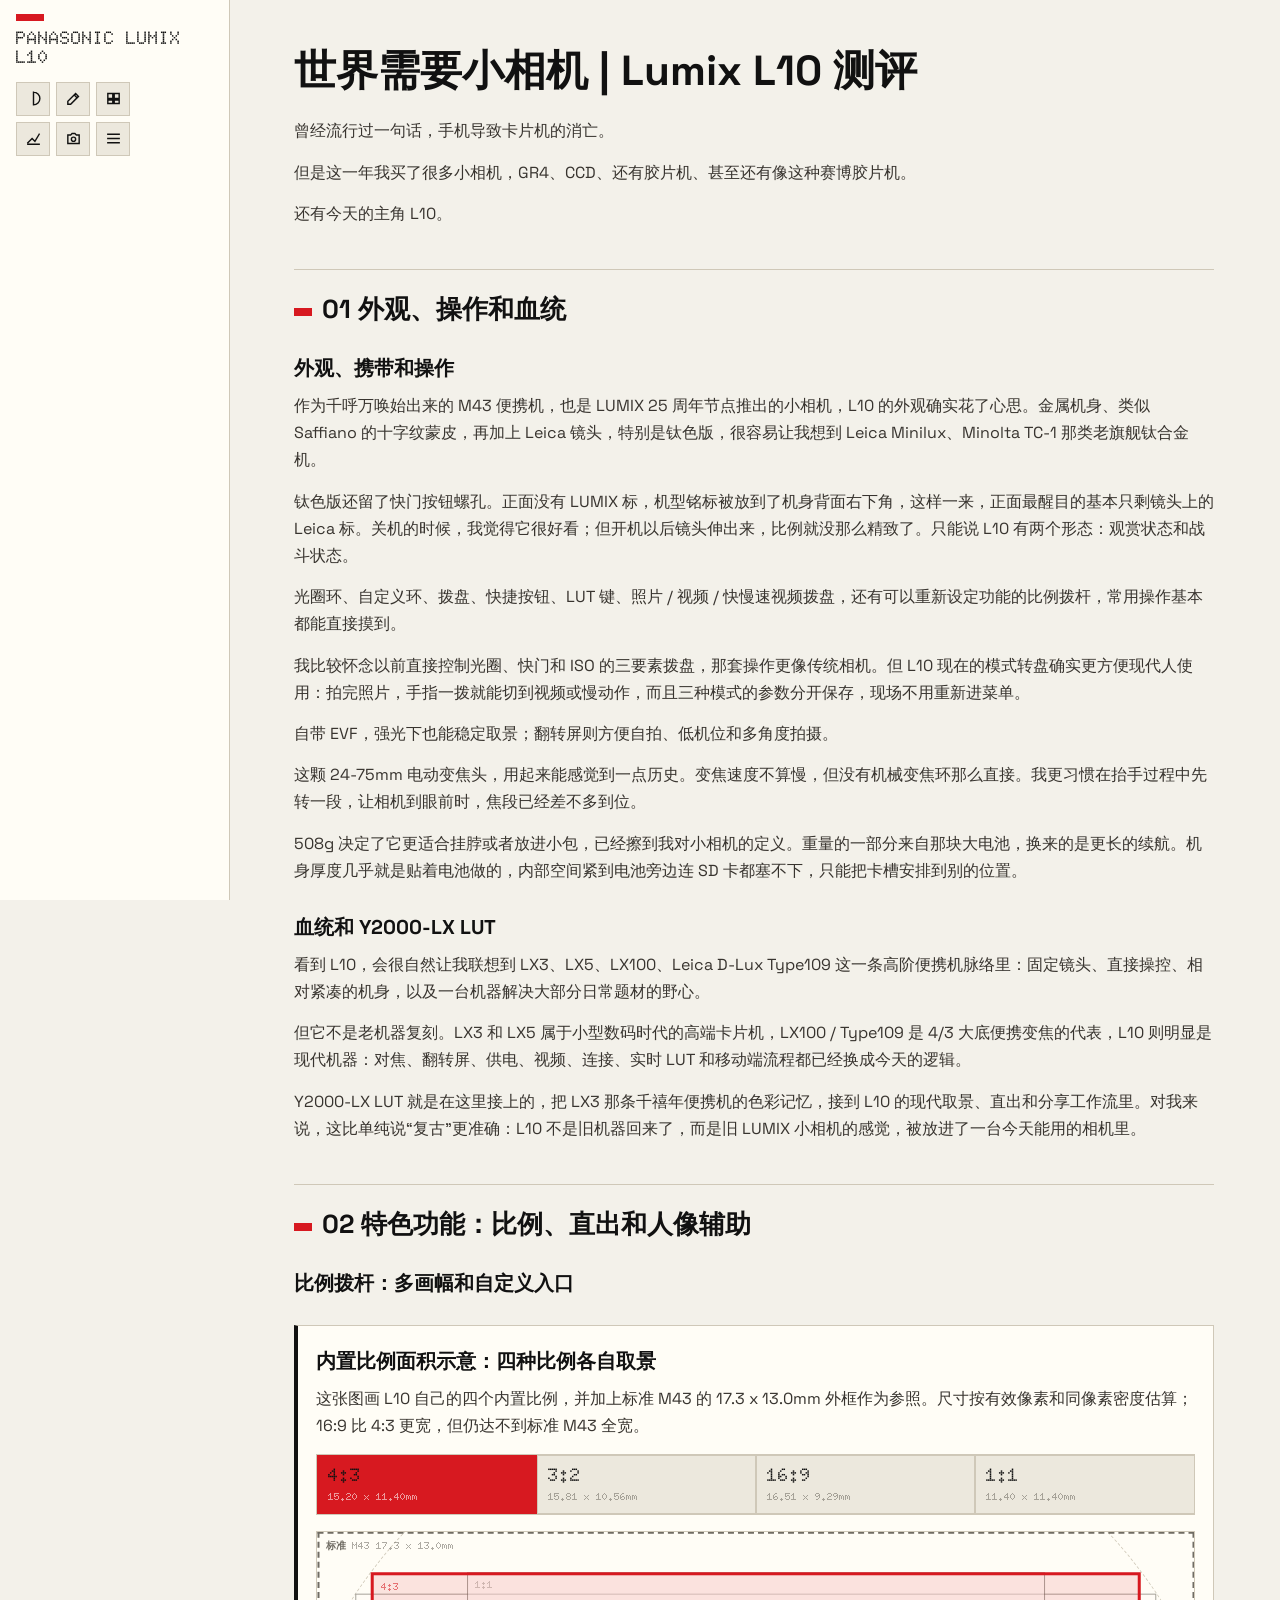
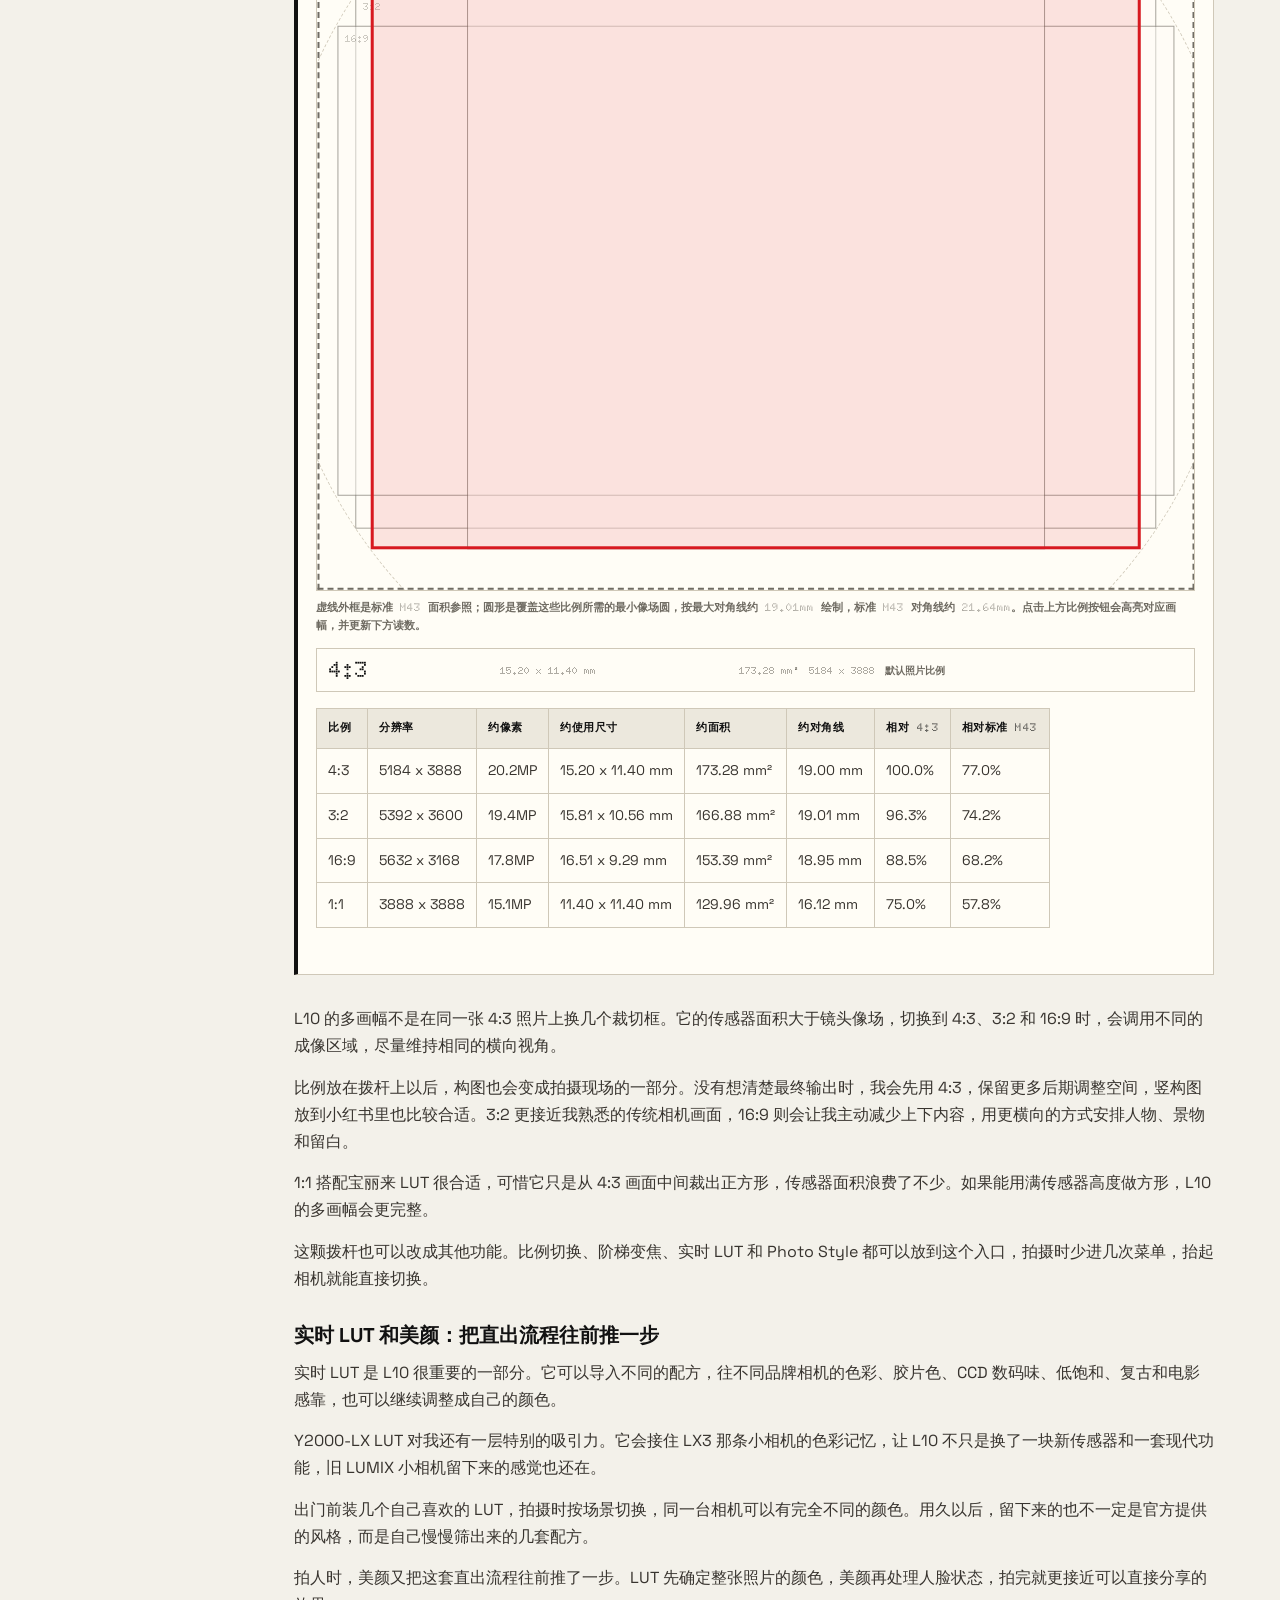
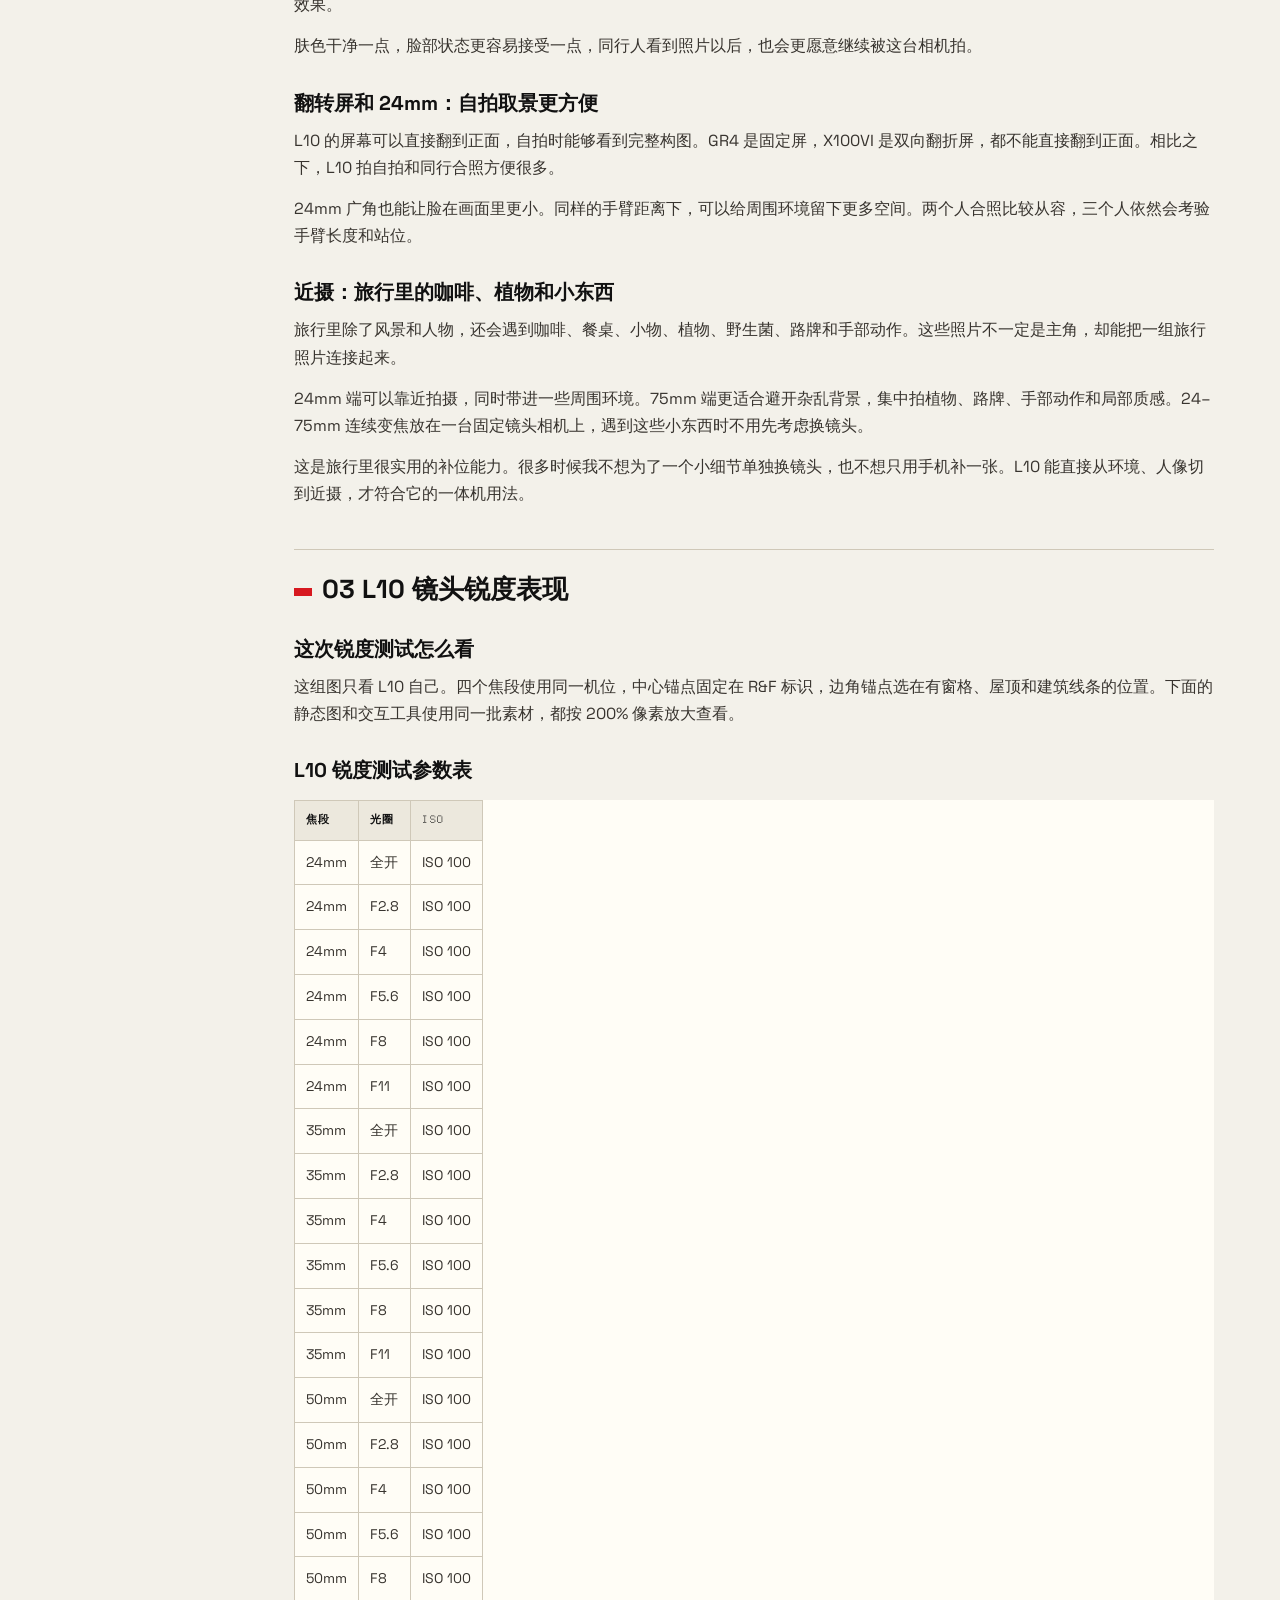
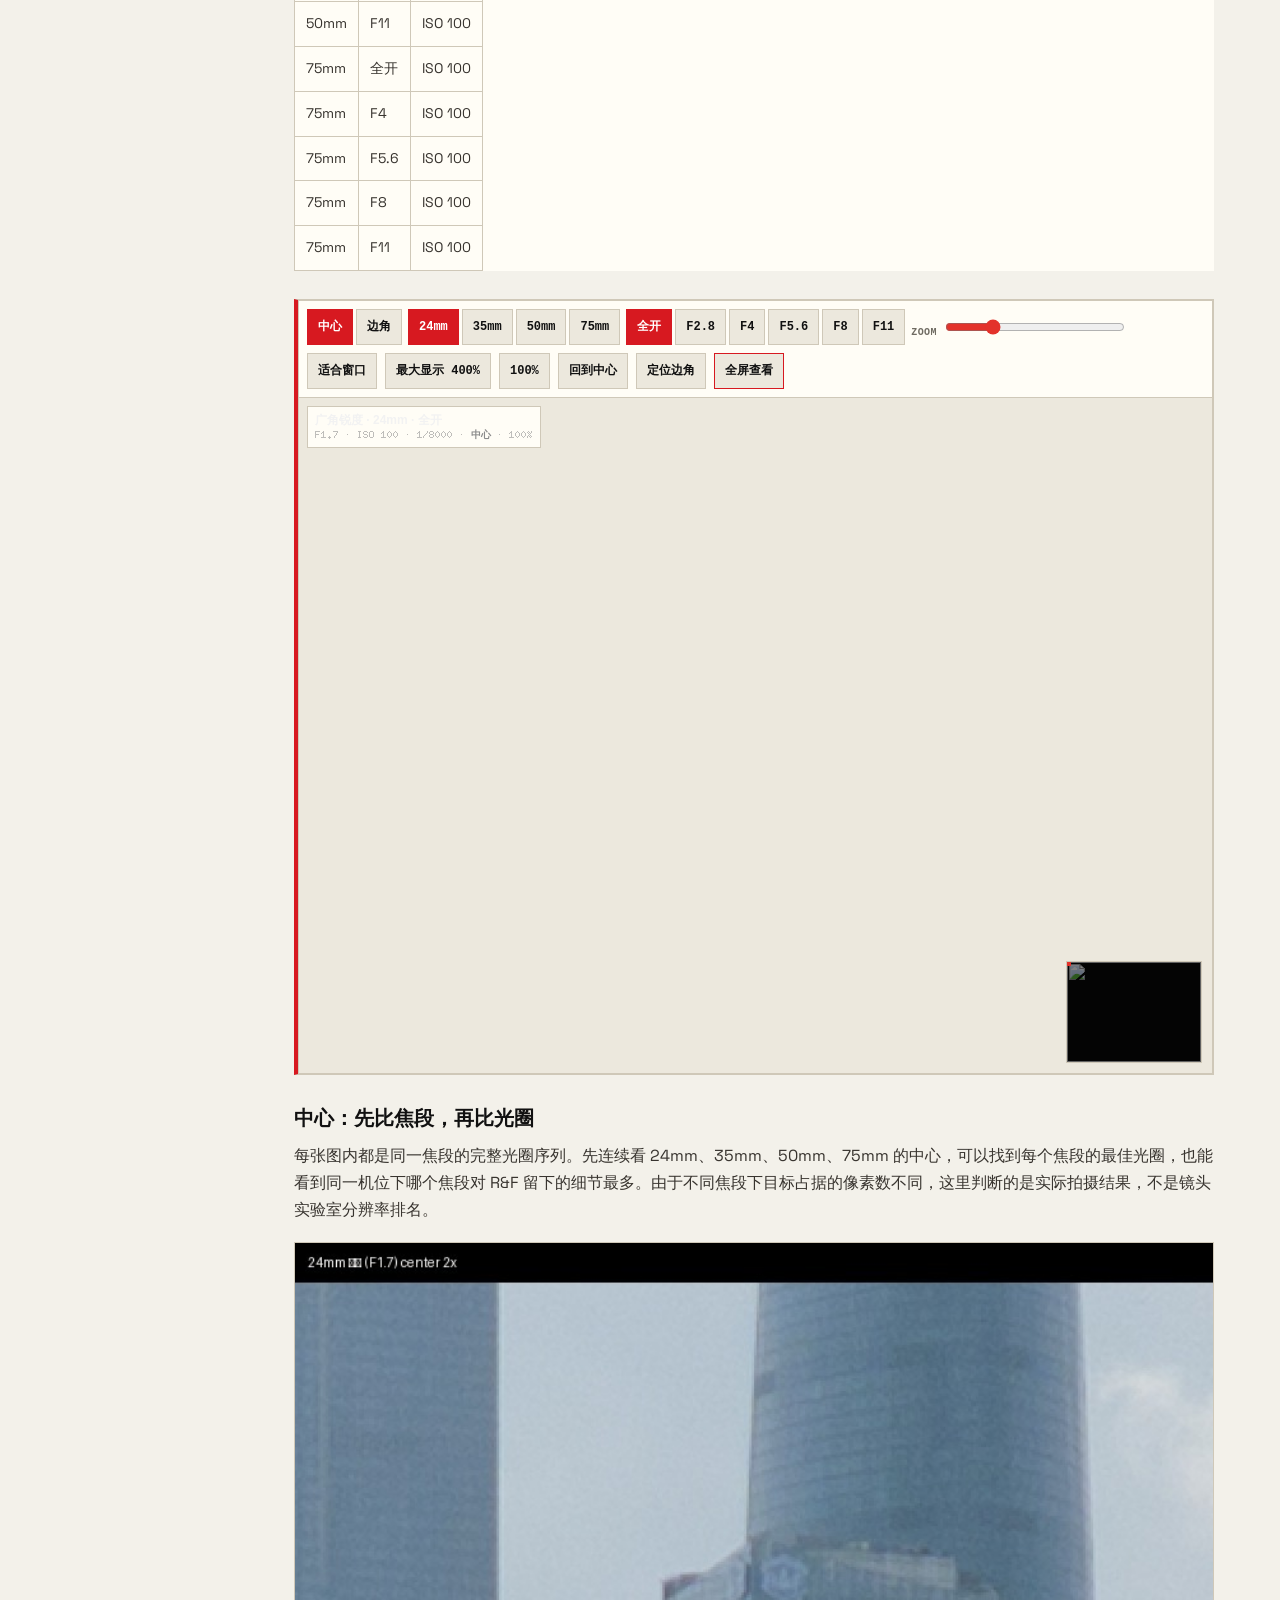
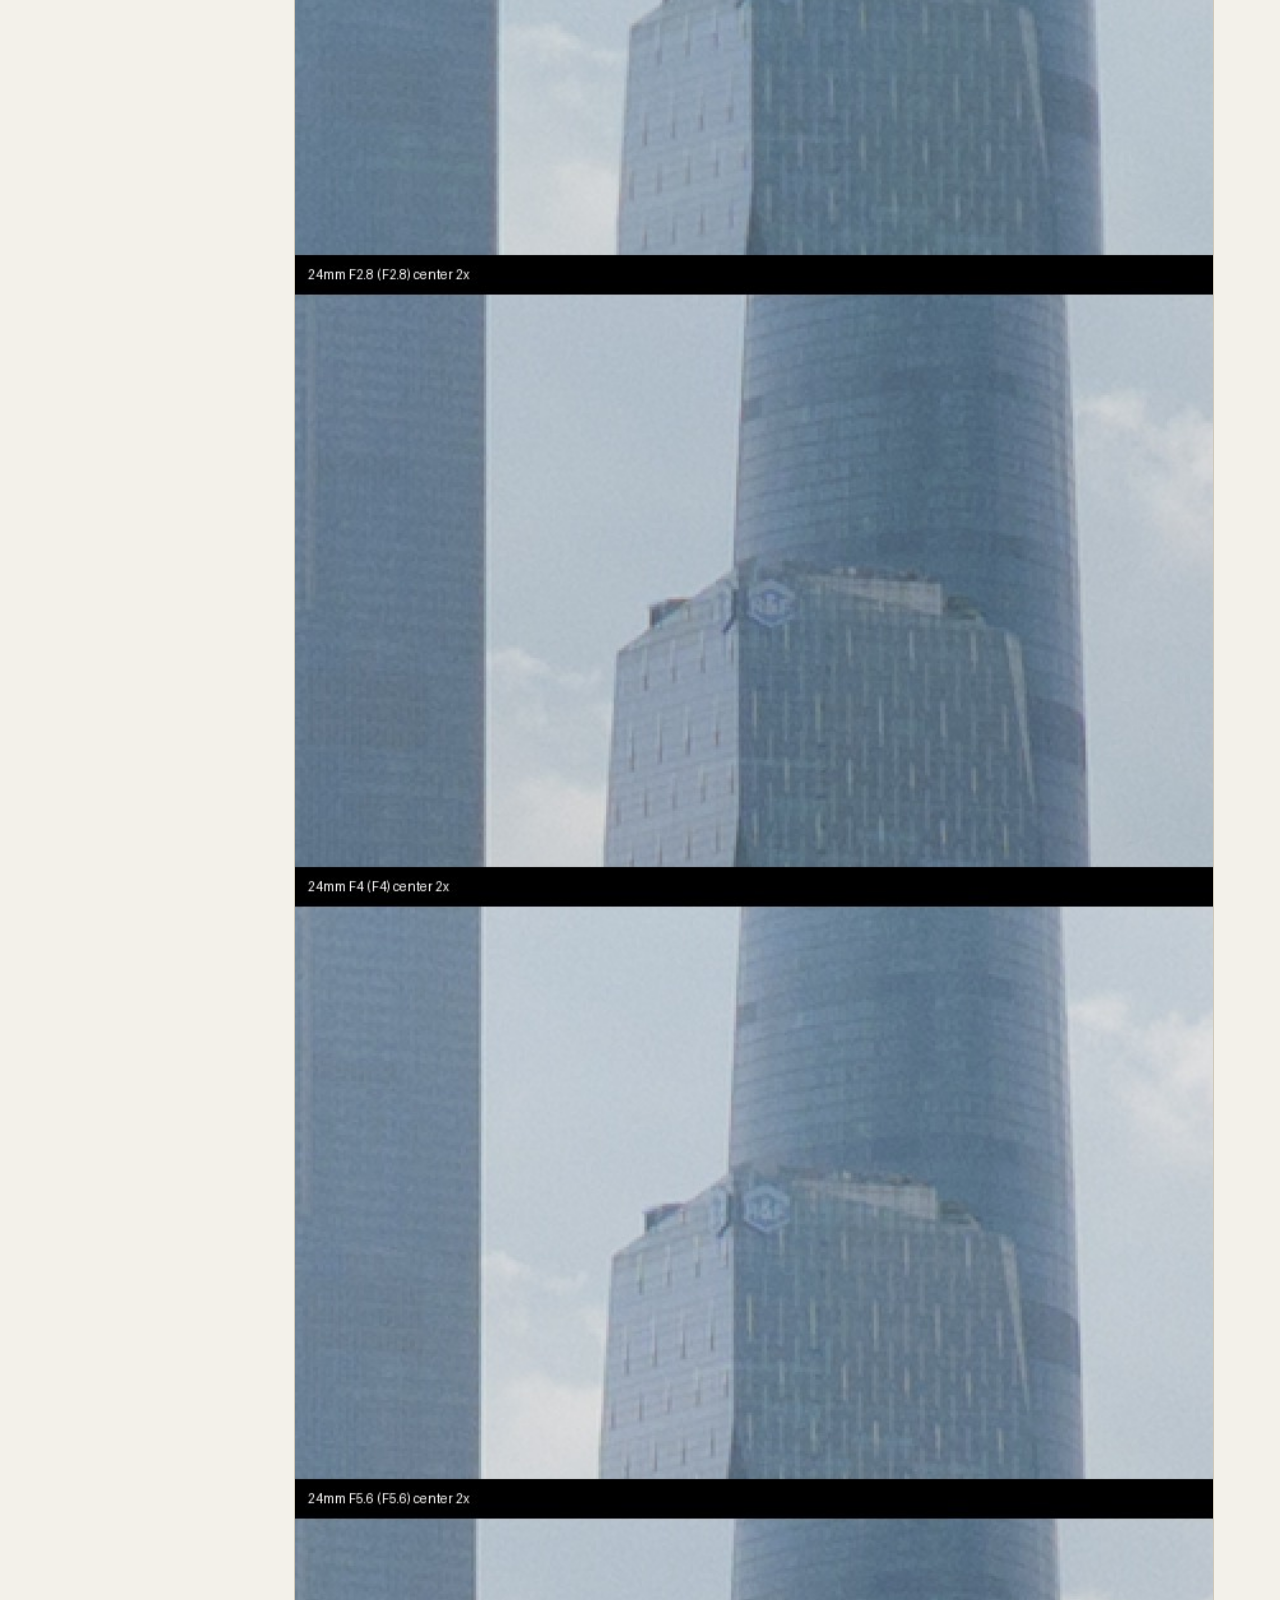
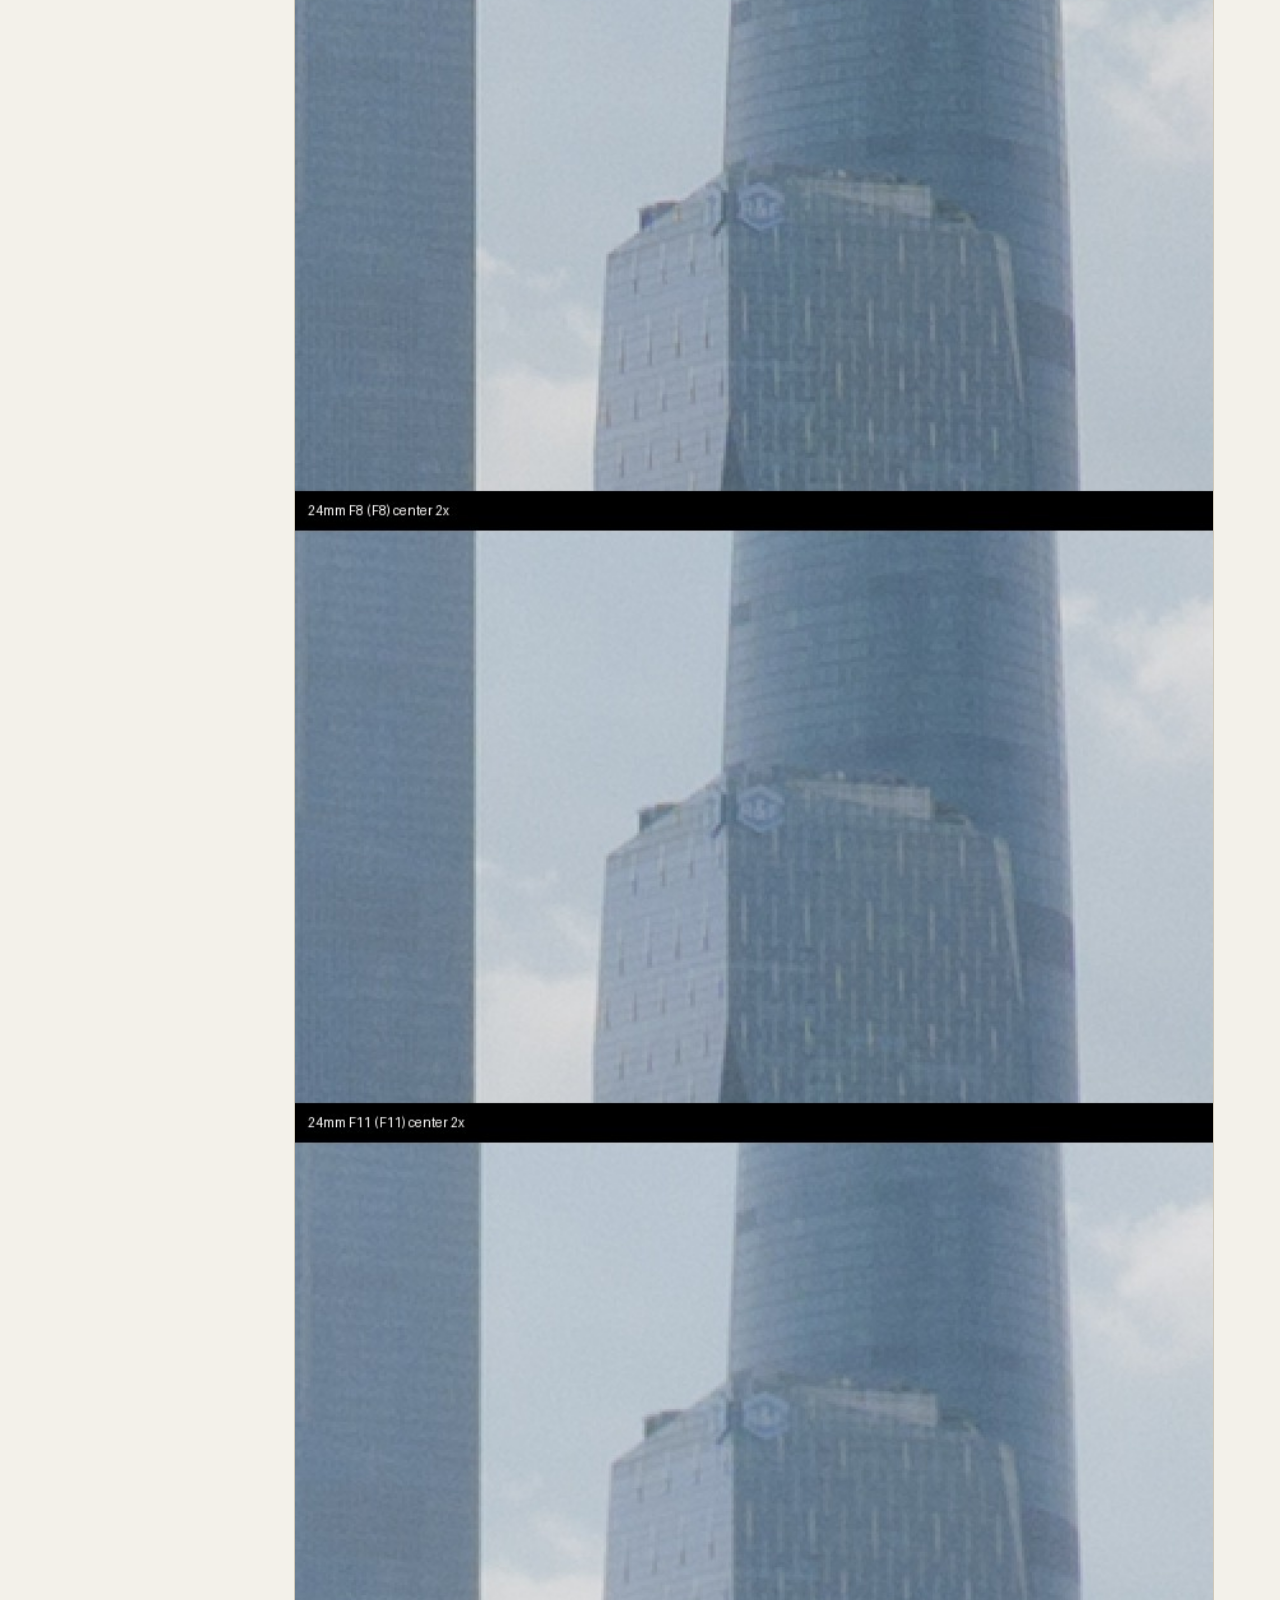
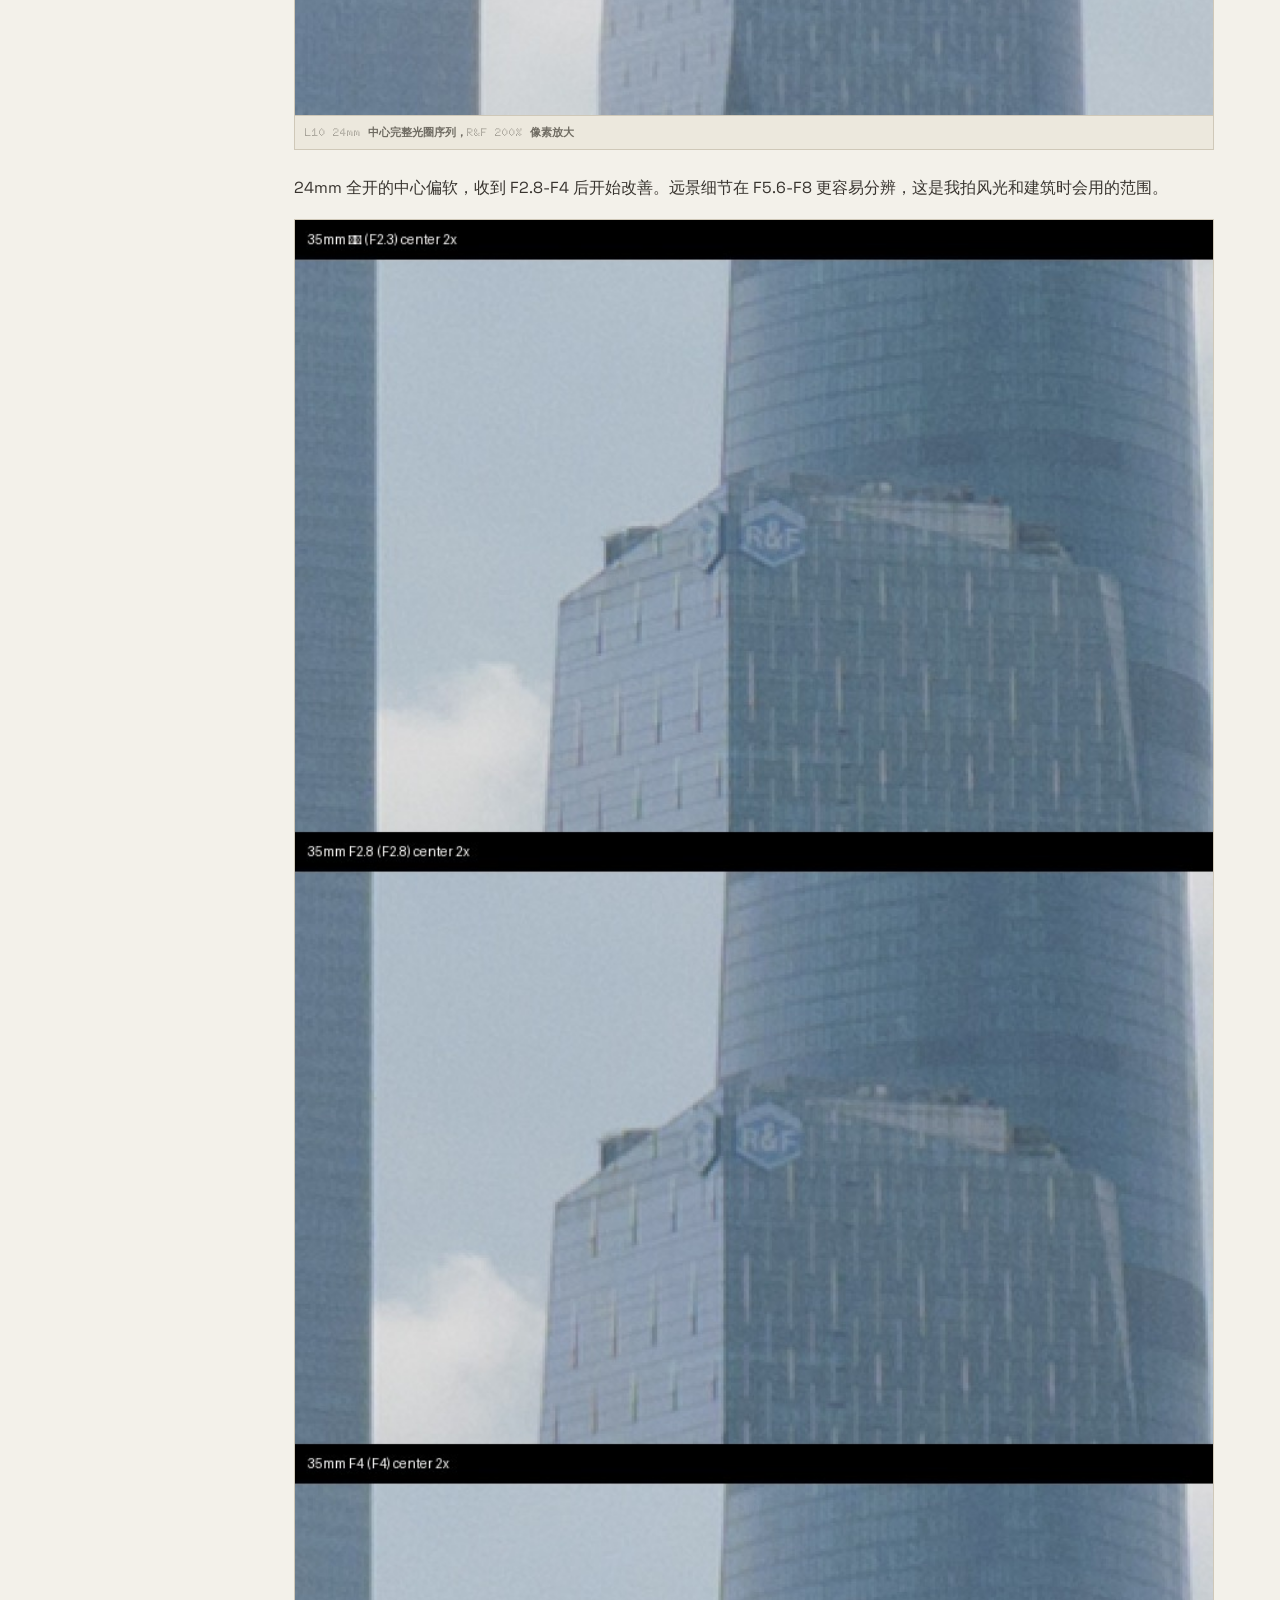
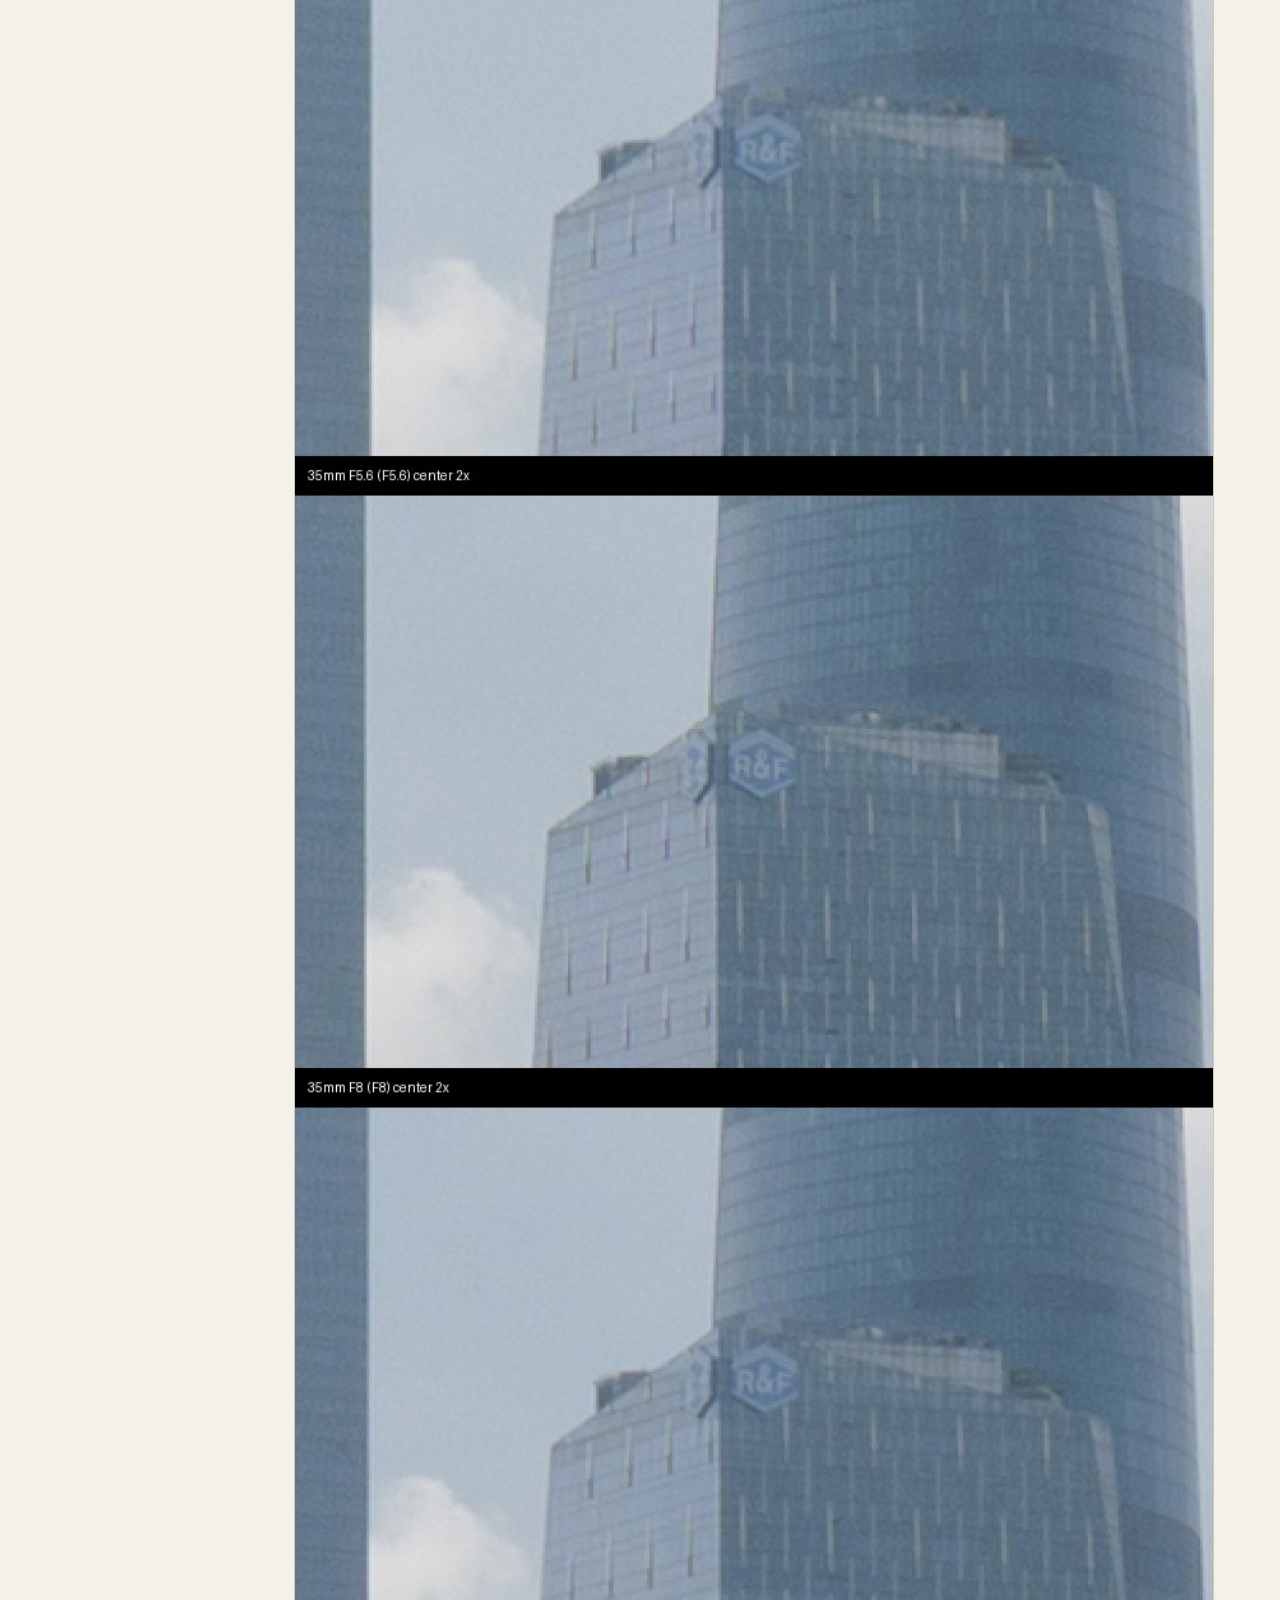
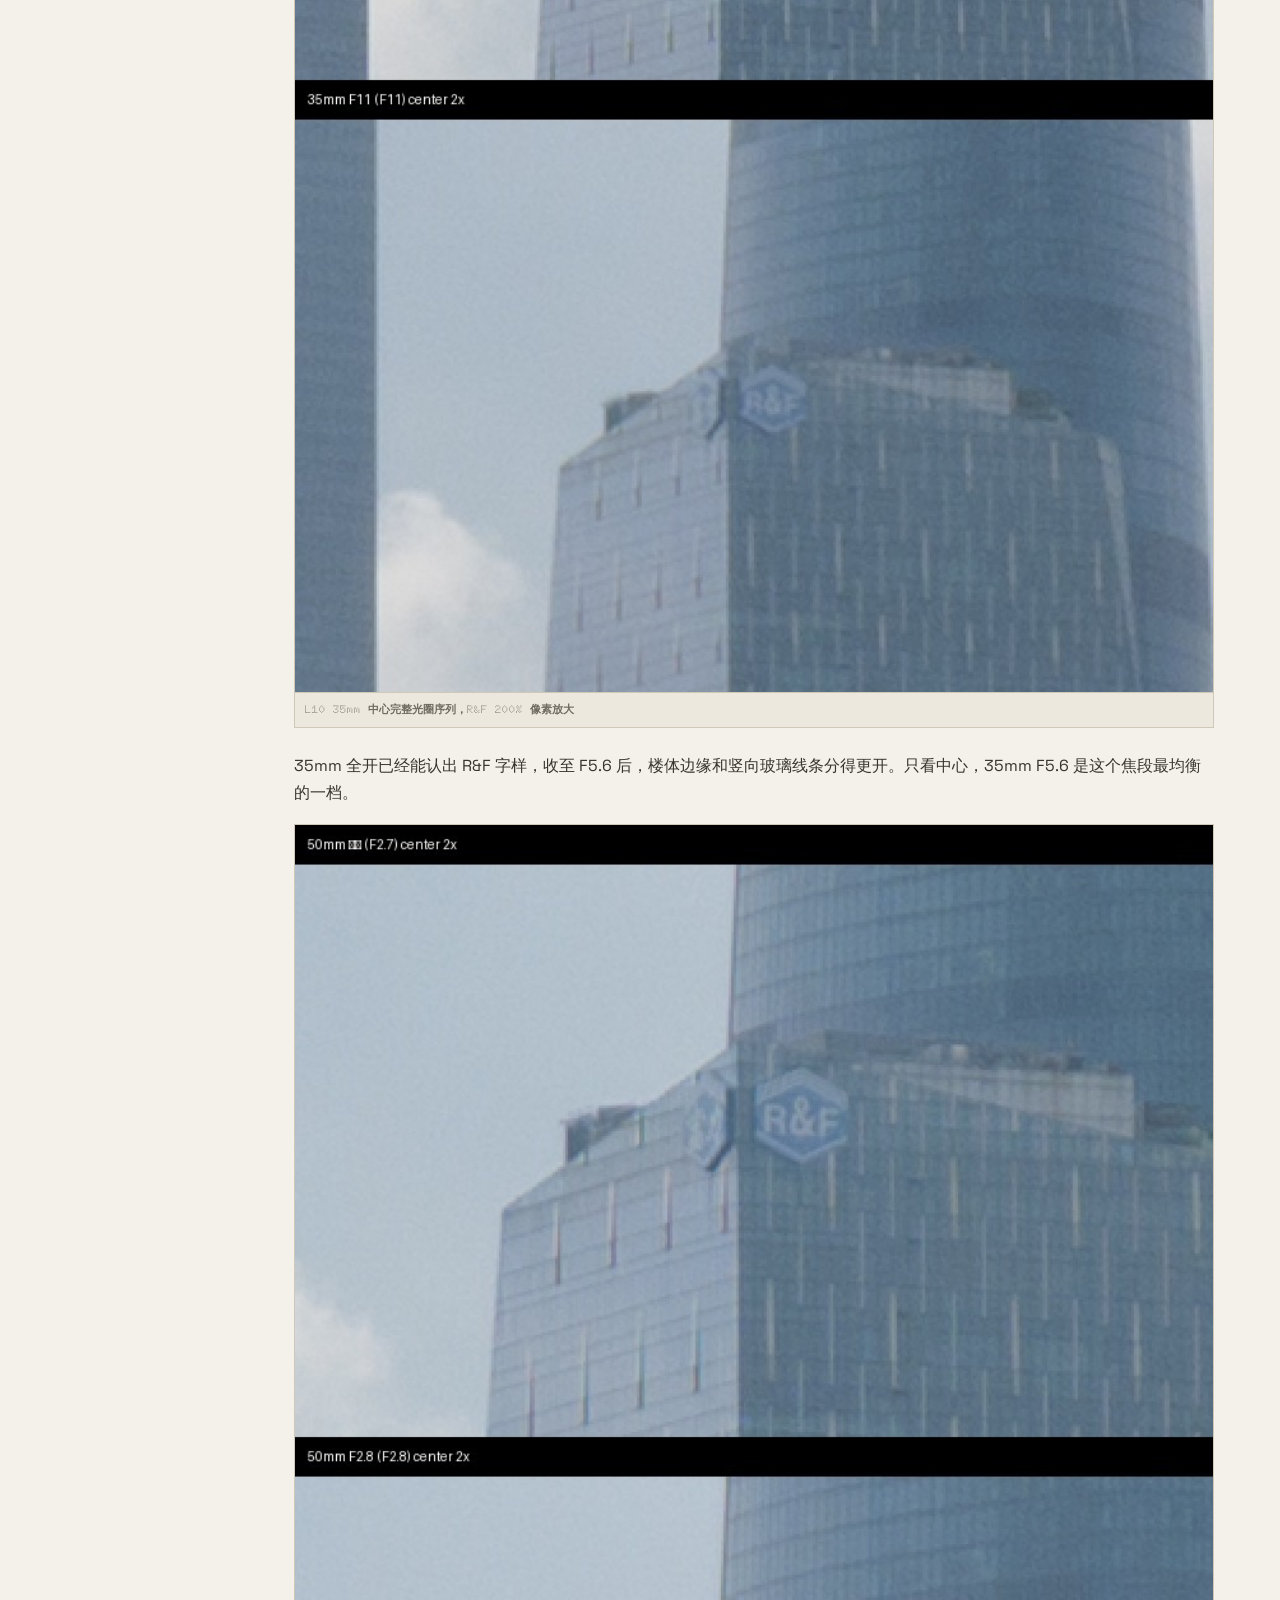
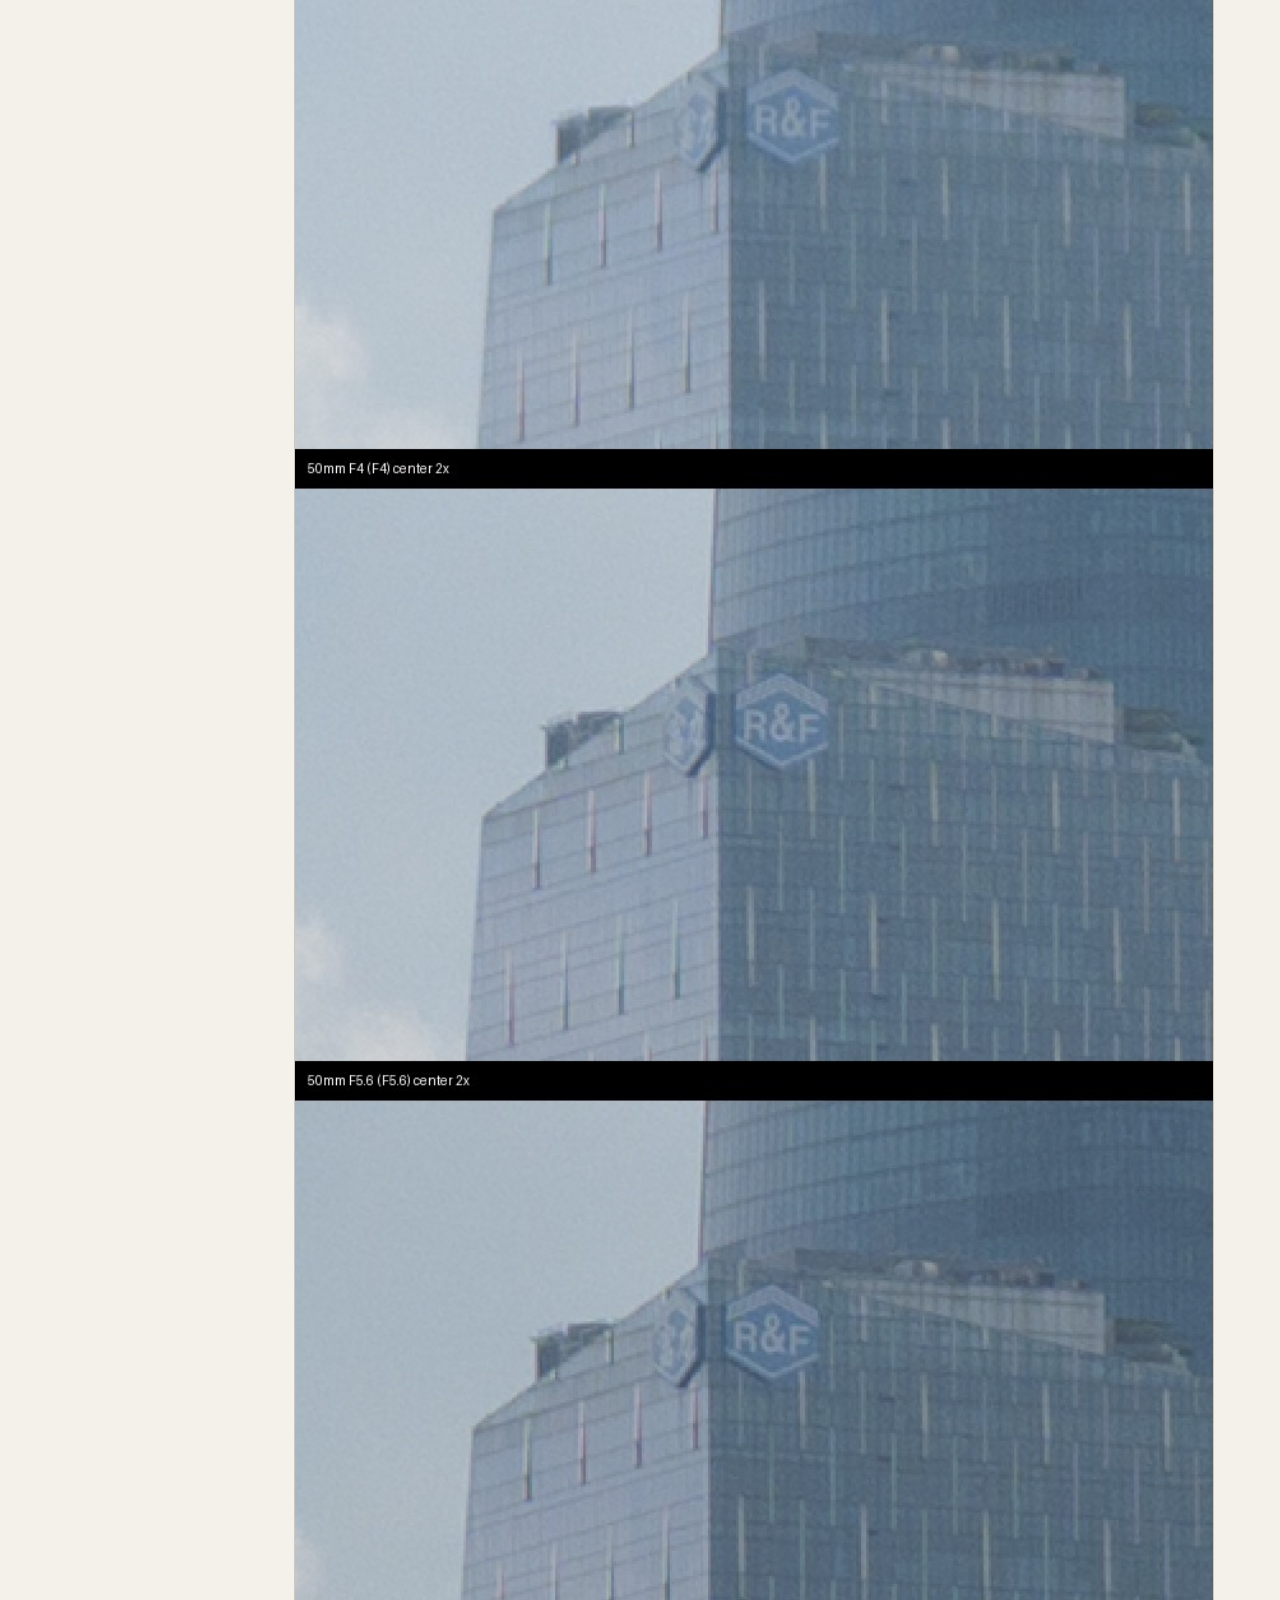
==== index.html @ 5cc5160e "refactor shared comparison tool UI" ====
<!doctype html>
<html lang="zh-CN">
<head>
  <meta charset="utf-8">
  <meta name="viewport" content="width=device-width, initial-scale=1">
  <title>Panasonic Lumix L10</title>
  <link rel="preconnect" href="https://fonts.googleapis.com">
  <link rel="preconnect" href="https://fonts.gstatic.com" crossorigin>
  <link href="https://fonts.googleapis.com/css2?family=Doto:wght@500;600;700;800&family=Space+Grotesk:wght@500;700&family=Space+Mono:wght@400;700&display=swap" rel="stylesheet">
  <script>
    (() => {
      try {
        const saved = localStorage.getItem("l10-theme");
        if (saved === "dark" || saved === "light") document.documentElement.dataset.theme = saved;
      } catch (error) {}
    })();
  </script>
  <style>
    :root {
      color-scheme: dark light;
      --bg: #050505;
      --surface: #0c0c0c;
      --surface-2: #151515;
      --ink: #f2f2f2;
      --subhead: #f2f2f2;
      --body-text: #c8c8c8;
      --muted: #8a8a8a;
      --line: #2a2a2a;
      --accent: #ff2a2a;
      --ok: #e8e8e8;
      --font-display: "Space Grotesk", -apple-system, BlinkMacSystemFont, "Segoe UI", "PingFang SC", "Microsoft YaHei", sans-serif;
      --font-mono: "Space Mono", "SFMono-Regular", ui-monospace, monospace;
      --font-doto: "Doto", "Space Mono", "SFMono-Regular", ui-monospace, monospace;
      --font-body: -apple-system, BlinkMacSystemFont, "Segoe UI", "PingFang SC", "Microsoft YaHei", sans-serif;
    }
    @media (prefers-color-scheme: light) {
      :root {
        --bg: #f3f1ea;
        --surface: #fffdf6;
        --surface-2: #ece8dd;
        --ink: #111111;
        --subhead: #111111;
        --body-text: #38342f;
        --muted: #6f6b62;
        --line: #cfc8b8;
        --accent: #d71920;
        --ok: #111111;
      }
    }
    :root[data-theme="dark"] {
      color-scheme: dark;
      --bg: #050505;
      --surface: #0c0c0c;
      --surface-2: #151515;
      --ink: #f2f2f2;
      --subhead: #f2f2f2;
      --body-text: #c8c8c8;
      --muted: #8a8a8a;
      --line: #2a2a2a;
      --accent: #ff2a2a;
      --ok: #e8e8e8;
    }
    :root[data-theme="light"] {
      color-scheme: light;
      --bg: #f3f1ea;
      --surface: #fffdf6;
      --surface-2: #ece8dd;
      --ink: #111111;
      --subhead: #111111;
      --body-text: #38342f;
      --muted: #6f6b62;
      --line: #cfc8b8;
      --accent: #d71920;
      --ok: #111111;
    }
    * { box-sizing: border-box; }
    html { scroll-behavior: smooth; -webkit-text-size-adjust: 100%; text-size-adjust: 100%; }
    body {
      margin: 0;
      font-family: var(--font-body);
      color: var(--ink);
      background: var(--bg);
      line-height: 1.7;
    }
    body::before {
      content: "";
      position: fixed;
      inset: 0;
      pointer-events: none;
      background:
        linear-gradient(rgba(255,255,255,.035) 1px, transparent 1px),
        linear-gradient(90deg, rgba(255,255,255,.025) 1px, transparent 1px);
      background-size: 28px 28px;
      opacity: .35;
    }
    :root[data-theme="light"] body::before {
      background:
        linear-gradient(rgba(0,0,0,.045) 1px, transparent 1px),
        linear-gradient(90deg, rgba(0,0,0,.035) 1px, transparent 1px);
      opacity: .28;
    }
    .layout {
      display: grid;
      grid-template-columns: clamp(220px, 18vw, 260px) minmax(0, 1fr);
      min-height: 100vh;
    }
    .layout > aside {
      position: sticky;
      top: 0;
      height: 100vh;
      padding: 14px 16px;
      border-right: 1px solid var(--line);
      background: var(--surface);
      overflow: visible;
    }
    .brand {
      font-family: var(--font-doto);
      font-weight: 800;
      font-size: 18px;
      line-height: 1.08;
      letter-spacing: 0;
      margin-bottom: 0;
      text-transform: uppercase;
    }
    .brand::before {
      content: "";
      display: block;
      width: 28px;
      height: 7px;
      margin-bottom: 8px;
      background: var(--accent);
    }
    .header-row {
      position: relative;
      display: grid;
      grid-template-columns: minmax(0, 1fr);
      gap: 14px;
      align-items: start;
    }
    .compact-controls {
      position: relative;
      display: grid;
      grid-template-columns: repeat(3, 34px);
      gap: 6px;
      align-items: end;
      justify-content: start;
    }
    .icon-button,
    .article-outline summary {
      width: 34px;
      height: 34px;
      margin: 0;
      padding: 0;
      border: 1px solid var(--line);
      border-radius: 0;
      background: var(--surface-2);
      color: var(--ink);
      display: grid;
      place-items: center;
      cursor: pointer;
    }
    .icon-button:hover,
    .article-outline summary:hover {
      border-color: var(--accent);
    }
    .icon-button svg,
    .article-outline summary svg {
      width: 17px;
      height: 17px;
      fill: none;
      stroke: currentColor;
      stroke-width: 2;
      stroke-linecap: square;
      stroke-linejoin: miter;
    }
    a.icon-button {
      text-decoration: none;
    }
    nav a {
      display: block;
      color: var(--muted);
      text-decoration: none;
      padding: 10px 0;
      border-top: 1px solid var(--line);
      font-family: var(--font-doto);
      font-weight: 700;
      font-size: 12px;
      letter-spacing: .03em;
    }
    nav a:hover { color: var(--ink); }
    main {
      position: relative;
      width: min(100%, 1120px);
      max-width: 1120px;
      margin: 0 auto;
      padding: 48px clamp(34px, 5vw, 72px) 96px;
    }
    section {
      max-width: 920px;
      padding-bottom: 56px;
      border-bottom: 1px solid var(--line);
      margin-bottom: 52px;
    }
    .article-outline {
      margin: 0;
      border: 0;
      background: transparent;
    }
    .article-outline summary {
      list-style: none;
    }
    .article-outline summary::-webkit-details-marker { display: none; }
    .article-outline[open] summary {
      border-color: var(--accent);
      background: var(--accent);
      color: var(--bg);
    }
    .article-outline nav {
      position: absolute;
      top: calc(100% + 8px);
      right: 0;
      z-index: 10;
      display: grid;
      grid-template-columns: 1fr;
      width: min(72vw, 320px);
      margin: 0;
      border: 1px solid var(--line);
      background: var(--surface);
      box-shadow: 0 18px 36px rgba(0,0,0,.18);
    }
    .article-outline nav a {
      display: grid;
      grid-template-columns: 32px 1fr;
      gap: 8px;
      align-items: start;
      padding: 9px 10px;
      border-top: 0;
      border-right: 1px solid var(--line);
      border-bottom: 1px solid var(--line);
      color: var(--body-text);
      font-family: var(--font-body);
      font-size: 14px;
      line-height: 1.35;
      letter-spacing: 0;
      text-decoration: none;
    }
    .article-outline nav a:nth-child(2n) { border-right: 0; }
    .article-outline nav a:nth-last-child(-n+2) { border-bottom: 0; }
    .article-outline nav a:hover {
      color: var(--ink);
      background: var(--surface-2);
    }
    .article-outline nav a span {
      color: var(--accent);
      font-family: var(--font-doto);
      font-weight: 800;
      font-size: 11px;
      line-height: 1.6;
    }
    .layout > aside .article-outline nav a,
    .layout > aside .article-outline nav a:nth-child(2n),
    .layout > aside .article-outline nav a:nth-last-child(-n+2) {
      border-right: 0;
      border-bottom: 1px solid var(--line);
    }
    .layout > aside .article-outline nav a:last-child {
      border-bottom: 0;
    }
    h1 {
      font-family: var(--font-display);
      font-size: 42px;
      line-height: 1.08;
      letter-spacing: 0;
      margin: 0 0 24px;
    }
    h2 {
      font-family: var(--font-display);
      font-size: 26px;
      line-height: 1.2;
      letter-spacing: 0;
      margin: 42px 0 14px;
      border-top: 1px solid var(--line);
      padding-top: 24px;
    }
    h2::before {
      content: "";
      display: inline-block;
      width: 18px;
      height: 8px;
      margin-right: 10px;
      background: var(--accent);
      vertical-align: middle;
    }
    h3 {
      font-family: var(--font-display);
      font-size: 20px;
      line-height: 1.35;
      margin: 30px 0 10px;
    }
    h4 { font-size: 16px; font-weight: 700; margin: 22px 0 6px; color: var(--subhead); }
    p, li { font-size: 16px; }
    p { margin: 0 0 14px; color: var(--body-text); }
    li { margin: 6px 0; color: var(--body-text); }
    strong { color: var(--ink); }
    ul, ol { padding-left: 1.4em; }
    table {
      width: 100%;
      border-collapse: collapse;
      margin: 16px 0 28px;
      font-size: 14px;
      background: var(--surface);
    }
    section > table,
    .insert-module table {
      display: block;
      max-width: 100%;
      overflow-x: auto;
    }
    th, td {
      border: 1px solid var(--line);
      padding: 10px 11px;
      vertical-align: top;
    }
    th {
      background: var(--surface-2);
      text-align: left;
      color: var(--ink);
      font-family: var(--font-doto);
      font-weight: 700;
      font-size: 11px;
      letter-spacing: .04em;
      text-transform: uppercase;
    }
    td { color: var(--body-text); }
    .article-image {
      margin: 18px 0 24px;
      border: 1px solid var(--line);
      background: var(--surface);
      overflow: hidden;
    }
    .article-image img {
      display: block;
      width: 100%;
      height: auto;
    }
    .article-image picture { display: block; }
    .article-image figcaption {
      margin: 0;
      padding: 8px 10px;
      border-top: 1px solid var(--line);
      background: var(--surface-2);
    }
    code {
      background: var(--surface-2);
      padding: 1px 5px;
      border-radius: 0;
      color: var(--ink);
      font-family: var(--font-doto);
      font-weight: 700;
    }
    blockquote {
      margin: 16px 0;
      padding: 12px 16px;
      border: 1px solid var(--line);
      border-left: 4px solid var(--accent);
      background: var(--surface);
      color: var(--ink);
    }
    .insert-module {
      width: min(100%, 980px);
      margin: 28px 0 30px;
      padding: 18px;
      border: 1px solid var(--line);
      border-left: 4px solid var(--accent);
      background: var(--surface);
    }
    .insert-module h3 {
      margin-top: 4px;
    }
    .studio-compare-module {
      width: min(100%, 1180px);
    }
    .studio-compare-module--compact {
      padding: 0;
      border-left-width: 4px;
    }
    .studio-compare-shell {
      width: 100%;
      height: min(84vh, 820px);
      min-height: 640px;
      border: 1px solid var(--line);
      background: var(--surface-2);
      overflow: hidden;
    }
    .studio-compare-shell iframe {
      display: block;
      width: 100%;
      height: 100%;
      border: 0;
      background: var(--surface);
    }
    .day-sharpness-shell {
      height: min(86vh, 860px);
      min-height: 680px;
    }
    .l10-sharpness-shell {
      height: min(86vh, 860px);
      min-height: 680px;
    }
    .module-link {
      margin: 10px 0 0;
      font-family: var(--font-doto);
      font-weight: 700;
      font-size: 12px;
    }
    .module-link a {
      color: var(--accent);
      text-decoration: none;
      border-bottom: 1px solid currentColor;
    }
    .sensor-bars {
      display: grid;
      gap: 8px;
      margin: 16px 0;
    }
    .sensor-bars div {
      position: relative;
      min-height: 38px;
      padding: 8px 10px;
      border: 1px solid var(--line);
      background: var(--surface-2);
      overflow: hidden;
    }
    .sensor-bars div::before {
      content: "";
      position: absolute;
      inset: 0 auto 0 0;
      width: var(--w);
      background: var(--accent);
      opacity: .42;
    }
    .sensor-bars span,
    .sensor-bars b {
      position: relative;
      z-index: 1;
    }
    .sensor-bars span {
      display: block;
      color: var(--ink);
      font-family: var(--font-display);
      font-size: 14px;
      line-height: 1.2;
    }
    .sensor-bars b {
      display: block;
      margin-top: 3px;
      color: var(--muted);
      font-family: var(--font-doto);
      font-weight: 700;
      font-size: 11px;
    }
    .sensor-controls {
      display: grid;
      grid-template-columns: repeat(5, minmax(0, 1fr));
      border: 1px solid var(--line);
      margin-top: 14px;
      background: var(--surface-2);
    }
    .sensor-button {
      min-width: 0;
      border: 0;
      border-right: 1px solid var(--line);
      border-radius: 0;
      background: transparent;
      color: var(--muted);
      padding: 10px;
      text-align: left;
      cursor: pointer;
    }
    .sensor-button:last-child { border-right: 0; }
    .sensor-button em {
      display: inline-flex;
      width: 18px;
      height: 18px;
      align-items: center;
      justify-content: center;
      border: 1px solid var(--line);
      color: var(--muted);
      font-family: var(--font-doto);
      font-weight: 800;
      font-size: 10px;
      font-style: normal;
      margin-bottom: 7px;
    }
    .sensor-button em:empty { opacity: 0; }
    .sensor-button strong {
      display: block;
      font-family: var(--font-display);
      font-size: 15px;
      line-height: 1.1;
      color: var(--ink);
    }
    .sensor-button span {
      display: block;
      margin-top: 5px;
      font-family: var(--font-doto);
      font-weight: 700;
      font-size: 10px;
      color: var(--muted);
    }
    .sensor-button.is-active { background: var(--accent); color: #fff; }
    .sensor-button.is-active strong,
    .sensor-button.is-active span { color: #fff; }
    .sensor-button.is-compare-b { box-shadow: inset 0 0 0 2px var(--ok); }
    .sensor-button.is-compare-b em { border-color: var(--ok); color: var(--ink); }
    .sensor-figure { margin: 16px 0 14px; }
    .sensor-css-stage {
      position: relative;
      width: 100%;
      aspect-ratio: 36 / 24;
      background: var(--surface);
      border: 1px solid var(--line);
      overflow: hidden;
    }
    .sensor-css-stage::before {
      content: "";
      position: absolute;
      inset: 0;
      background:
        linear-gradient(rgba(255,255,255,.06) 1px, transparent 1px),
        linear-gradient(90deg, rgba(255,255,255,.045) 1px, transparent 1px);
      background-size: calc(100% / 18) calc(100% / 12);
      pointer-events: none;
      opacity: .5;
    }
    :root[data-theme="light"] .sensor-css-stage::before {
      background:
        linear-gradient(rgba(0,0,0,.06) 1px, transparent 1px),
        linear-gradient(90deg, rgba(0,0,0,.045) 1px, transparent 1px);
    }
    .sensor-css-scale {
      position: absolute;
      left: 10px;
      right: 10px;
      bottom: 8px;
      display: flex;
      justify-content: space-between;
      color: var(--muted);
      font-family: var(--font-doto);
      font-weight: 700;
      font-size: 10px;
      z-index: 20;
    }
    .sensor-css-box {
      position: absolute;
      left: 50%;
      top: 50%;
      width: calc(var(--w-mm) / 36 * 100%);
      height: calc(var(--h-mm) / 24 * 100%);
      transform: translate(-50%, -50%);
      border: 1.5px solid var(--muted);
      background: color-mix(in srgb, var(--surface) 82%, transparent);
      opacity: .7;
      z-index: var(--z);
      transition: border-color .12s linear, border-width .12s linear, opacity .12s linear, background .12s linear;
    }
    .sensor-css-box span {
      position: absolute;
      left: 6px;
      top: 5px;
      color: var(--muted);
      font-family: var(--font-doto);
      font-weight: 700;
      font-size: 10px;
      line-height: 1.2;
      white-space: nowrap;
    }
    .sensor-css-box.is-active,
    .sensor-css-box.is-compare-a {
      border-color: var(--accent);
      border-width: 3px;
      opacity: 1;
    }
    .sensor-css-box.is-compare-a span { color: var(--accent); }
    .sensor-css-box.is-compare-b {
      border-color: var(--ok);
      border-style: dashed;
      border-width: 2px;
      opacity: 1;
    }
    .sensor-css-box.is-compare-b span { color: var(--ink); }
    .sensor-readout {
      display: grid;
      grid-template-columns: 1fr auto auto auto;
      gap: 12px;
      align-items: center;
      border: 1px solid var(--line);
      background: var(--surface);
      padding: 10px 12px;
      margin-bottom: 10px;
    }
    .sensor-readout strong {
      font-family: var(--font-display);
      font-size: 20px;
      line-height: 1;
    }
    .sensor-readout span {
      font-family: var(--font-doto);
      font-weight: 700;
      color: var(--muted);
      font-size: 11px;
    }
    .sensor-compare {
      display: grid;
      grid-template-columns: 1fr 1fr;
      border: 1px solid var(--line);
      background: var(--surface);
      margin: 12px 0 2px;
    }
    .sensor-compare div {
      display: grid;
      grid-template-columns: auto 1fr;
      gap: 8px;
      align-items: center;
      padding: 10px;
      border-right: 1px solid var(--line);
    }
    .sensor-compare div:nth-child(2) { border-right: 0; }
    .sensor-compare div span {
      display: inline-flex;
      width: 22px;
      height: 22px;
      align-items: center;
      justify-content: center;
      background: var(--accent);
      color: #fff;
      font-family: var(--font-doto);
      font-weight: 800;
      font-size: 11px;
    }
    .sensor-compare div:nth-child(2) span {
      background: transparent;
      color: var(--ink);
      border: 1px dashed var(--ok);
    }
    .sensor-compare div strong {
      font-family: var(--font-display);
      font-size: 16px;
    }
    .sensor-compare output {
      grid-column: 1 / -1;
      border-top: 1px solid var(--line);
      padding: 12px;
      color: var(--ink);
      font-family: var(--font-display);
      font-size: 18px;
      line-height: 1.35;
    }
    .sensor-compare output::before {
      content: "A/B ";
      color: var(--accent);
      font-family: var(--font-doto);
      font-weight: 800;
      font-size: 11px;
      letter-spacing: .06em;
      vertical-align: 2px;
    }
    .aspect-module {
      border-left-color: var(--ok);
    }
    .aspect-controls {
      display: grid;
      grid-template-columns: repeat(4, minmax(0, 1fr));
      border: 1px solid var(--line);
      background: var(--surface);
      margin: 14px 0 12px;
    }
    .aspect-button {
      min-width: 0;
      padding: 10px;
      border: 0;
      border-right: 1px solid var(--line);
      background: transparent;
      color: var(--ink);
      text-align: left;
      cursor: pointer;
    }
    .aspect-button:last-child { border-right: 0; }
    .aspect-button strong {
      display: block;
      font-family: var(--font-doto);
      font-weight: 800;
      font-size: 18px;
      line-height: 1;
    }
    .aspect-button span {
      display: block;
      margin-top: 6px;
      color: var(--muted);
      font-family: var(--font-doto);
      font-weight: 700;
      font-size: 10px;
      white-space: nowrap;
    }
    .aspect-button.is-active {
      background: var(--accent);
      color: #fff;
    }
    .aspect-button.is-active span { color: #fff; }
    .aspect-figure {
      margin: 16px 0 14px;
    }
    .aspect-css-stage {
      position: relative;
      width: 100%;
      aspect-ratio: 17.3 / 13;
      background: var(--surface);
      border: 1px solid var(--line);
      overflow: hidden;
    }
    .aspect-css-stage::before {
      content: "";
      position: absolute;
      inset: 0;
      background:
        linear-gradient(rgba(255,255,255,.055) 1px, transparent 1px),
        linear-gradient(90deg, rgba(255,255,255,.04) 1px, transparent 1px);
      background-size: calc(100% / 17.3 * 2) calc(100% / 13 * 2);
      opacity: .45;
    }
    .aspect-m43-frame,
    .aspect-image-circle,
    .aspect-css-box {
      position: absolute;
      left: 50%;
      top: 50%;
      transform: translate(-50%, -50%);
    }
    .aspect-css-box {
      width: calc(var(--w-mm) / 17.3 * 100%);
      height: calc(var(--h-mm) / 13 * 100%);
    }
    .aspect-m43-frame {
      --w-mm: 17.3;
      --h-mm: 13;
      width: 100%;
      height: 100%;
      border: 2px dashed var(--muted);
      z-index: 1;
    }
    .aspect-image-circle {
      width: calc(var(--circle-mm) / 17.3 * 100%);
      aspect-ratio: 1;
      border: 1px dashed var(--line);
      border-radius: 50%;
      z-index: 0;
      opacity: .9;
    }
    .aspect-m43-frame span,
    .aspect-image-circle span,
    .aspect-css-box span {
      position: absolute;
      left: 7px;
      top: 6px;
      font-family: var(--font-doto);
      font-weight: 700;
      font-size: 10px;
      line-height: 1.2;
      white-space: nowrap;
    }
    .aspect-m43-frame span { color: var(--muted); }
    .aspect-image-circle span {
      left: 50%;
      top: auto;
      bottom: 8px;
      transform: translateX(-50%);
      color: var(--muted);
    }
    .aspect-css-box {
      border: 1.5px solid var(--muted);
      background: color-mix(in srgb, var(--surface) 78%, transparent);
      opacity: .62;
      z-index: var(--z);
      transition: border-color .12s linear, border-width .12s linear, opacity .12s linear, background .12s linear;
    }
    .aspect-css-box span { color: var(--muted); }
    .aspect-css-box.is-active {
      border-color: var(--accent);
      border-width: 3px;
      background: color-mix(in srgb, var(--accent) 11%, transparent);
      opacity: 1;
      z-index: 60;
    }
    .aspect-css-box.is-active span {
      color: var(--accent);
      font-weight: 700;
    }
    .aspect-readout {
      display: grid;
      grid-template-columns: .7fr 1fr auto auto 1.3fr;
      gap: 10px;
      align-items: center;
      border: 1px solid var(--line);
      background: var(--surface);
      padding: 10px 12px;
      margin-bottom: 12px;
    }
    .aspect-readout strong {
      font-family: var(--font-doto);
      font-size: 22px;
      font-weight: 800;
      line-height: 1;
    }
    .aspect-readout span {
      color: var(--muted);
      font-family: var(--font-doto);
      font-weight: 700;
      font-size: 10px;
    }
    figcaption {
      margin-top: 8px;
      color: var(--muted);
      font-family: var(--font-doto);
      font-weight: 600;
      font-size: 11px;
      line-height: 1.6;
    }
    @media (max-width: 820px) {
      .layout { display: block; }
      .layout > aside { position: relative; height: auto; padding: 12px 16px 10px; border-right: 0; border-bottom: 1px solid var(--line); overflow: visible; }
      .brand { font-size: 17px; }
      .brand::before { width: 26px; height: 7px; margin-bottom: 7px; }
      .compact-controls { grid-template-columns: repeat(6, 32px); gap: 5px; }
      .icon-button,
      .article-outline summary { width: 32px; height: 32px; }
      .icon-button svg,
      .article-outline summary svg { width: 16px; height: 16px; }
      main { width: 100%; padding: 18px 18px 60px; }
      section { max-width: none; }
      h1 { font-size: 32px; }
      h2 { font-size: 22px; }
      .article-outline nav { width: calc(100vw - 32px); }
      .article-outline nav { grid-template-columns: 1fr; }
      .article-outline nav a,
      .article-outline nav a:nth-child(2n),
      .article-outline nav a:nth-last-child(-n+2) {
        border-right: 0;
        border-bottom: 1px solid var(--line);
      }
      .article-outline nav a:last-child { border-bottom: 0; }
      table { display: block; overflow-x: auto; white-space: nowrap; }
      .insert-module { margin: 24px 0; padding: 14px; }
      .studio-compare-module--compact { padding: 0; }
      .studio-compare-shell { height: 76vh; min-height: 560px; }
      .sensor-controls { grid-template-columns: repeat(2, minmax(0, 1fr)); }
      .sensor-button { border-bottom: 1px solid var(--line); }
      .sensor-button:nth-child(2n) { border-right: 0; }
      .sensor-button:last-child { border-bottom: 0; }
      .sensor-readout { grid-template-columns: 1fr; gap: 5px; }
      .sensor-compare { grid-template-columns: 1fr; }
      .sensor-compare div { border-right: 0; border-bottom: 1px solid var(--line); }
      .aspect-controls { grid-template-columns: repeat(2, minmax(0, 1fr)); }
      .aspect-button { border-bottom: 1px solid var(--line); }
      .aspect-button:nth-child(2n) { border-right: 0; }
      .aspect-button:nth-last-child(-n+2) { border-bottom: 0; }
      .aspect-readout { grid-template-columns: 1fr; gap: 5px; }
    }
  </style>
  <link rel="stylesheet" href="tools/tool-ui.css">
</head>
<body>
  <div class="layout">
    <aside>
      <div class="header-row">
        <div class="brand">Panasonic Lumix L10</div>
        <div class="compact-controls">
          <button class="icon-button" type="button" data-theme-toggle aria-label="切换深浅色" title="切换深浅色" aria-pressed="false">
            <svg viewBox="0 0 24 24" aria-hidden="true"><path d="M12 3v18M12 3a9 9 0 0 1 0 18"/></svg>
          </button>
          <a class="icon-button" href="editor.html" aria-label="编辑 Markdown" title="编辑 Markdown">
            <svg viewBox="0 0 24 24" aria-hidden="true"><path d="M4 20h4l11-11-4-4L4 16v4zM13 7l4 4"/></svg>
          </a>
          <a class="icon-button" href="#" data-studio-tool-link aria-label="图片对比工具" title="图片对比工具">
            <svg viewBox="0 0 24 24" aria-hidden="true"><path d="M4 5h7v7H4zM13 5h7v7h-7zM4 14h7v5H4zM13 14h7v5h-7z"/></svg>
          </a>
          <a class="icon-button" href="#" data-day-sharpness-link aria-label="白天锐度工具" title="白天锐度工具">
            <svg viewBox="0 0 24 24" aria-hidden="true"><path d="M4 18l6-6 4 4 6-10M4 20h16"/></svg>
          </a>
          <a class="icon-button" href="#" data-l10-sharpness-link aria-label="L10 镜头锐度工具" title="L10 镜头锐度工具">
            <svg viewBox="0 0 24 24" aria-hidden="true"><path d="M4 7h4l2-2h4l2 2h4v12H4zM12 10a3 3 0 1 0 0 6 3 3 0 0 0 0-6z"/></svg>
          </a>
          <details class="article-outline"><summary aria-label="文章大纲" title="文章大纲"><svg viewBox="0 0 24 24" aria-hidden="true"><path d="M4 6h16M4 12h16M4 18h16"/></svg></summary><nav aria-label="文章大纲"><a href="#outline-01"><span>01</span>外观、操作和血统</a><a href="#outline-02"><span>02</span>特色功能：比例、直出和人像辅助</a><a href="#outline-03"><span>03</span>L10 镜头锐度表现</a><a href="#outline-04"><span>04</span>L10 的传感器、画质和裁切余量</a><a href="#outline-05"><span>05</span>和几台参照对象具体比一比</a><a href="#outline-06"><span>06</span>视频能力</a><a href="#outline-07"><span>07</span>爱群大酒店实拍</a><a href="#outline-08"><span>08</span>云南旅行：500g 的 L10 会不会成为负担？</a><a href="#outline-09"><span>09</span>总结</a></nav></details>
        </div>
      </div>
      
    </aside>
    <main><section id="sec-0"><h1>世界需要小相机 | Lumix L10 测评</h1>
<p>曾经流行过一句话，手机导致卡片机的消亡。</p>
<p>但是这一年我买了很多小相机，GR4、CCD、还有胶片机、甚至还有像这种赛博胶片机。</p>
<p>还有今天的主角 L10。</p>
<h2 id="outline-01">01 外观、操作和血统</h2>
<h3>外观、携带和操作</h3>
<p>作为千呼万唤始出来的 M43 便携机，也是 LUMIX 25 周年节点推出的小相机，L10 的外观确实花了心思。金属机身、类似 Saffiano 的十字纹蒙皮，再加上 Leica 镜头，特别是钛色版，很容易让我想到 Leica Minilux、Minolta TC-1 那类老旗舰钛合金机。</p>
<p>钛色版还留了快门按钮螺孔。正面没有 LUMIX 标，机型铭标被放到了机身背面右下角，这样一来，正面最醒目的基本只剩镜头上的 Leica 标。关机的时候，我觉得它很好看；但开机以后镜头伸出来，比例就没那么精致了。只能说 L10 有两个形态：观赏状态和战斗状态。</p>
<p>光圈环、自定义环、拨盘、快捷按钮、LUT 键、照片 / 视频 / 快慢速视频拨盘，还有可以重新设定功能的比例拨杆，常用操作基本都能直接摸到。</p>
<p>我比较怀念以前直接控制光圈、快门和 ISO 的三要素拨盘，那套操作更像传统相机。但 L10 现在的模式转盘确实更方便现代人使用：拍完照片，手指一拨就能切到视频或慢动作，而且三种模式的参数分开保存，现场不用重新进菜单。</p>
<p>自带 EVF，强光下也能稳定取景；翻转屏则方便自拍、低机位和多角度拍摄。</p>
<p>这颗 24-75mm 电动变焦头，用起来能感觉到一点历史。变焦速度不算慢，但没有机械变焦环那么直接。我更习惯在抬手过程中先转一段，让相机到眼前时，焦段已经差不多到位。</p>
<p>508g 决定了它更适合挂脖或者放进小包，已经擦到我对小相机的定义。重量的一部分来自那块大电池，换来的是更长的续航。机身厚度几乎就是贴着电池做的，内部空间紧到电池旁边连 SD 卡都塞不下，只能把卡槽安排到别的位置。</p>
<h3>血统和 Y2000-LX LUT</h3>
<p>看到 L10，会很自然让我联想到 LX3、LX5、LX100、Leica D-Lux Type109 这一条高阶便携机脉络里：固定镜头、直接操控、相对紧凑的机身，以及一台机器解决大部分日常题材的野心。</p>
<p>但它不是老机器复刻。LX3 和 LX5 属于小型数码时代的高端卡片机，LX100 / Type109 是 4/3 大底便携变焦的代表，L10 则明显是现代机器：对焦、翻转屏、供电、视频、连接、实时 LUT 和移动端流程都已经换成今天的逻辑。</p>
<p>Y2000-LX LUT 就是在这里接上的，把 LX3 那条千禧年便携机的色彩记忆，接到 L10 的现代取景、直出和分享工作流里。对我来说，这比单纯说“复古”更准确：L10 不是旧机器回来了，而是旧 LUMIX 小相机的感觉，被放进了一台今天能用的相机里。</p>
<h2 id="outline-02">02 特色功能：比例、直出和人像辅助</h2>
<h3>比例拨杆：多画幅和自定义入口</h3>

<aside class="insert-module aspect-module" id="visual-aspect">
  <h3>内置比例面积示意：四种比例各自取景</h3>
  <p>这张图画 L10 自己的四个内置比例，并加上标准 M43 的 17.3 x 13.0mm 外框作为参照。尺寸按有效像素和同像素密度估算；16:9 比 4:3 更宽，但仍达不到标准 M43 全宽。</p>
  <div class="aspect-controls" aria-label="选择 L10 内置比例">
    <button class="aspect-button is-active" type="button" data-aspect-target="43" aria-pressed="true" data-name="4:3" data-size="15.20 x 11.40 mm" data-area="173.28" data-resolution="5184 x 3888" data-note="默认照片比例"><strong>4:3</strong><span>15.20 x 11.40mm</span></button><button class="aspect-button" type="button" data-aspect-target="32" aria-pressed="false" data-name="3:2" data-size="15.81 x 10.56 mm" data-area="166.88" data-resolution="5392 x 3600" data-note="更接近全幅 / APS-C 观看习惯"><strong>3:2</strong><span>15.81 x 10.56mm</span></button><button class="aspect-button" type="button" data-aspect-target="169" aria-pressed="false" data-name="16:9" data-size="16.51 x 9.29 mm" data-area="153.39" data-resolution="5632 x 3168" data-note="更宽，仍达不到标准 M43 全宽"><strong>16:9</strong><span>16.51 x 9.29mm</span></button><button class="aspect-button" type="button" data-aspect-target="11" aria-pressed="false" data-name="1:1" data-size="11.40 x 11.40 mm" data-area="129.96" data-resolution="3888 x 3888" data-note="方形构图"><strong>1:1</strong><span>11.40 x 11.40mm</span></button>
  </div>
  <figure class="aspect-figure">
    <div class="aspect-css-stage" role="img" aria-label="L10 四个内置画幅比例示意">
      <div class="aspect-image-circle" style="--circle-mm:19.00979;"><span>像场圆 约 19.01mm</span></div>
      <div class="aspect-m43-frame"><span>标准 M43 17.3 x 13.0mm</span></div>
      <div class="aspect-css-box aspect-43 is-active" data-aspect-box="43" style="--w-mm:15.20000; --h-mm:11.40000; --z:20;"><span>4:3</span></div><div class="aspect-css-box aspect-32" data-aspect-box="32" style="--w-mm:15.80988; --h-mm:10.55556; --z:21;"><span>3:2</span></div><div class="aspect-css-box aspect-169" data-aspect-box="169" style="--w-mm:16.51358; --h-mm:9.28889; --z:22;"><span>16:9</span></div><div class="aspect-css-box aspect-11" data-aspect-box="11" style="--w-mm:11.40000; --h-mm:11.40000; --z:23;"><span>1:1</span></div>
    </div>
    <figcaption>虚线外框是标准 M43 面积参照；圆形是覆盖这些比例所需的最小像场圆，按最大对角线约 19.01mm 绘制，标准 M43 对角线约 21.64mm。点击上方比例按钮会高亮对应画幅，并更新下方读数。</figcaption>
  </figure>
  <div class="aspect-readout" aria-live="polite">
    <strong data-aspect-readout-name>4:3</strong>
    <span data-aspect-readout-size>15.20 x 11.40 mm</span>
    <span data-aspect-readout-area>173.28 mm²</span>
    <span data-aspect-readout-resolution>5184 x 3888</span>
    <span data-aspect-readout-note>默认照片比例</span>
  </div>
  <table><thead><tr><th>比例</th><th>分辨率</th><th>约像素</th><th>约使用尺寸</th><th>约面积</th><th>约对角线</th><th>相对 4:3</th><th>相对标准 M43</th></tr></thead><tbody><tr><td>4:3</td><td>5184 x 3888</td><td>20.2MP</td><td>15.20 x 11.40 mm</td><td>173.28 mm²</td><td>19.00 mm</td><td>100.0%</td><td>77.0%</td></tr><tr><td>3:2</td><td>5392 x 3600</td><td>19.4MP</td><td>15.81 x 10.56 mm</td><td>166.88 mm²</td><td>19.01 mm</td><td>96.3%</td><td>74.2%</td></tr><tr><td>16:9</td><td>5632 x 3168</td><td>17.8MP</td><td>16.51 x 9.29 mm</td><td>153.39 mm²</td><td>18.95 mm</td><td>88.5%</td><td>68.2%</td></tr><tr><td>1:1</td><td>3888 x 3888</td><td>15.1MP</td><td>11.40 x 11.40 mm</td><td>129.96 mm²</td><td>16.12 mm</td><td>75.0%</td><td>57.8%</td></tr></tbody></table>
</aside>

<p>L10 的多画幅不是在同一张 4:3 照片上换几个裁切框。它的传感器面积大于镜头像场，切换到 4:3、3:2 和 16:9 时，会调用不同的成像区域，尽量维持相同的横向视角。</p>
<p>比例放在拨杆上以后，构图也会变成拍摄现场的一部分。没有想清楚最终输出时，我会先用 4:3，保留更多后期调整空间，竖构图放到小红书里也比较合适。3:2 更接近我熟悉的传统相机画面，16:9 则会让我主动减少上下内容，用更横向的方式安排人物、景物和留白。</p>
<p>1:1 搭配宝丽来 LUT 很合适，可惜它只是从 4:3 画面中间裁出正方形，传感器面积浪费了不少。如果能用满传感器高度做方形，L10 的多画幅会更完整。</p>
<p>这颗拨杆也可以改成其他功能。比例切换、阶梯变焦、实时 LUT 和 Photo Style 都可以放到这个入口，拍摄时少进几次菜单，抬起相机就能直接切换。</p>
<h3>实时 LUT 和美颜：把直出流程往前推一步</h3>
<p>实时 LUT 是 L10 很重要的一部分。它可以导入不同的配方，往不同品牌相机的色彩、胶片色、CCD 数码味、低饱和、复古和电影感靠，也可以继续调整成自己的颜色。</p>
<p>Y2000-LX LUT 对我还有一层特别的吸引力。它会接住 LX3 那条小相机的色彩记忆，让 L10 不只是换了一块新传感器和一套现代功能，旧 LUMIX 小相机留下来的感觉也还在。</p>
<p>出门前装几个自己喜欢的 LUT，拍摄时按场景切换，同一台相机可以有完全不同的颜色。用久以后，留下来的也不一定是官方提供的风格，而是自己慢慢筛出来的几套配方。</p>
<p>拍人时，美颜又把这套直出流程往前推了一步。LUT 先确定整张照片的颜色，美颜再处理人脸状态，拍完就更接近可以直接分享的效果。</p>
<p>肤色干净一点，脸部状态更容易接受一点，同行人看到照片以后，也会更愿意继续被这台相机拍。</p>
<h3>翻转屏和 24mm：自拍取景更方便</h3>
<p>L10 的屏幕可以直接翻到正面，自拍时能够看到完整构图。GR4 是固定屏，X100VI 是双向翻折屏，都不能直接翻到正面。相比之下，L10 拍自拍和同行合照方便很多。</p>
<p>24mm 广角也能让脸在画面里更小。同样的手臂距离下，可以给周围环境留下更多空间。两个人合照比较从容，三个人依然会考验手臂长度和站位。</p>
<h3>近摄：旅行里的咖啡、植物和小东西</h3>
<p>旅行里除了风景和人物，还会遇到咖啡、餐桌、小物、植物、野生菌、路牌和手部动作。这些照片不一定是主角，却能把一组旅行照片连接起来。</p>
<p>24mm 端可以靠近拍摄，同时带进一些周围环境。75mm 端更适合避开杂乱背景，集中拍植物、路牌、手部动作和局部质感。24–75mm 连续变焦放在一台固定镜头相机上，遇到这些小东西时不用先考虑换镜头。</p>
<p>这是旅行里很实用的补位能力。很多时候我不想为了一个小细节单独换镜头，也不想只用手机补一张。L10 能直接从环境、人像切到近摄，才符合它的一体机用法。</p>
<h2 id="outline-03">03 L10 镜头锐度表现</h2>
<h3>这次锐度测试怎么看</h3>
<p>这组图只看 L10 自己。四个焦段使用同一机位，中心锚点固定在 R&amp;F 标识，边角锚点选在有窗格、屋顶和建筑线条的位置。下面的静态图和交互工具使用同一批素材，都按 200% 像素放大查看。</p>
<h3>L10 锐度测试参数表</h3>
<table><thead><tr><th>焦段</th><th>光圈</th><th>ISO</th></tr></thead><tbody><tr><td>24mm</td><td>全开</td><td>ISO 100</td></tr><tr><td>24mm</td><td>F2.8</td><td>ISO 100</td></tr><tr><td>24mm</td><td>F4</td><td>ISO 100</td></tr><tr><td>24mm</td><td>F5.6</td><td>ISO 100</td></tr><tr><td>24mm</td><td>F8</td><td>ISO 100</td></tr><tr><td>24mm</td><td>F11</td><td>ISO 100</td></tr><tr><td>35mm</td><td>全开</td><td>ISO 100</td></tr><tr><td>35mm</td><td>F2.8</td><td>ISO 100</td></tr><tr><td>35mm</td><td>F4</td><td>ISO 100</td></tr><tr><td>35mm</td><td>F5.6</td><td>ISO 100</td></tr><tr><td>35mm</td><td>F8</td><td>ISO 100</td></tr><tr><td>35mm</td><td>F11</td><td>ISO 100</td></tr><tr><td>50mm</td><td>全开</td><td>ISO 100</td></tr><tr><td>50mm</td><td>F2.8</td><td>ISO 100</td></tr><tr><td>50mm</td><td>F4</td><td>ISO 100</td></tr><tr><td>50mm</td><td>F5.6</td><td>ISO 100</td></tr><tr><td>50mm</td><td>F8</td><td>ISO 100</td></tr><tr><td>50mm</td><td>F11</td><td>ISO 100</td></tr><tr><td>75mm</td><td>全开</td><td>ISO 100</td></tr><tr><td>75mm</td><td>F4</td><td>ISO 100</td></tr><tr><td>75mm</td><td>F5.6</td><td>ISO 100</td></tr><tr><td>75mm</td><td>F8</td><td>ISO 100</td></tr><tr><td>75mm</td><td>F11</td><td>ISO 100</td></tr></tbody></table>

<aside class="insert-module studio-compare-module studio-compare-module--compact" id="l10-sharpness">
  <div class="studio-compare-shell l10-sharpness-shell">
    <iframe data-l10-sharpness-frame title="L10 镜头锐度单项工具"></iframe>
  </div>
</aside>

<h3>中心：先比焦段，再比光圈</h3>
<p>每张图内都是同一焦段的完整光圈序列。先连续看 24mm、35mm、50mm、75mm 的中心，可以找到每个焦段的最佳光圈，也能看到同一机位下哪个焦段对 R&amp;F 留下的细节最多。由于不同焦段下目标占据的像素数不同，这里判断的是实际拍摄结果，不是镜头实验室分辨率排名。</p>
<figure class="article-image"><picture><source media="(max-width: 820px)" srcset="tools/l10-sharpness-assets/contact-sheets/24mm_center_apertures_mobile.jpg"><img src="tools/l10-sharpness-assets/contact-sheets/24mm_center_apertures.jpg" alt="L10 24mm 中心完整光圈序列，R&amp;F 200% 像素放大" loading="lazy"></picture><figcaption>L10 24mm 中心完整光圈序列，R&amp;F 200% 像素放大</figcaption></figure>
<p>24mm 全开的中心偏软，收到 F2.8-F4 后开始改善。远景细节在 F5.6-F8 更容易分辨，这是我拍风光和建筑时会用的范围。</p>
<figure class="article-image"><picture><source media="(max-width: 820px)" srcset="tools/l10-sharpness-assets/contact-sheets/35mm_center_apertures_mobile.jpg"><img src="tools/l10-sharpness-assets/contact-sheets/35mm_center_apertures.jpg" alt="L10 35mm 中心完整光圈序列，R&amp;F 200% 像素放大" loading="lazy"></picture><figcaption>L10 35mm 中心完整光圈序列，R&amp;F 200% 像素放大</figcaption></figure>
<p>35mm 全开已经能认出 R&amp;F 字样，收至 F5.6 后，楼体边缘和竖向玻璃线条分得更开。只看中心，35mm F5.6 是这个焦段最均衡的一档。</p>
<figure class="article-image"><picture><source media="(max-width: 820px)" srcset="tools/l10-sharpness-assets/contact-sheets/50mm_center_apertures_mobile.jpg"><img src="tools/l10-sharpness-assets/contact-sheets/50mm_center_apertures.jpg" alt="L10 50mm 中心完整光圈序列，R&amp;F 200% 像素放大" loading="lazy"></picture><figcaption>L10 50mm 中心完整光圈序列，R&amp;F 200% 像素放大</figcaption></figure>
<p>50mm 全开的中心也能看清 R&amp;F 标识和玻璃结构，F5.6 时线条分离最均衡。这个组合足够应付旅行中的中景和城市远景。</p>
<figure class="article-image"><picture><source media="(max-width: 820px)" srcset="tools/l10-sharpness-assets/contact-sheets/75mm_center_apertures_mobile.jpg"><img src="tools/l10-sharpness-assets/contact-sheets/75mm_center_apertures.jpg" alt="L10 75mm 中心完整光圈序列，R&amp;F 200% 像素放大" loading="lazy"></picture><figcaption>L10 75mm 中心完整光圈序列，R&amp;F 200% 像素放大</figcaption></figure>
<p>75mm 全开偏软，F4 已经有明显改善。F5.6 在这组同机位画面里留下的 R&amp;F 和玻璃结构最多，是从同一位置拍清远处局部最直接的组合。F11 没有继续增加细节。</p>
<p>只看中心，这组的实用光圈是 F5.6；要从同一位置拍清远处局部，75mm F5.6 是最直接的组合。</p>
<h3>边角：先比焦段，再比光圈</h3>
<p>边角组继续按 24mm、35mm、50mm、75mm 排列。锚点都避开了天空和纯树叶，选在能看清窗格、屋顶和建筑边线的位置。</p>
<figure class="article-image"><picture><source media="(max-width: 820px)" srcset="tools/l10-sharpness-assets/contact-sheets/24mm_edge_apertures_mobile.jpg"><img src="tools/l10-sharpness-assets/contact-sheets/24mm_edge_apertures.jpg" alt="L10 24mm 边角完整光圈序列，200% 像素放大" loading="lazy"></picture><figcaption>L10 24mm 边角完整光圈序列，200% 像素放大</figcaption></figure>
<p>24mm 全开的屋顶和建筑边线容易混在一起，收光圈后有改善，但这个焦段的边角一直不是强项。拍建筑时，我会用 F5.6-F8，同时避免把关键细节压在画面四周。</p>
<figure class="article-image"><picture><source media="(max-width: 820px)" srcset="tools/l10-sharpness-assets/contact-sheets/35mm_edge_apertures_mobile.jpg"><img src="tools/l10-sharpness-assets/contact-sheets/35mm_edge_apertures.jpg" alt="L10 35mm 边角完整光圈序列，200% 像素放大" loading="lazy"></picture><figcaption>L10 35mm 边角完整光圈序列，200% 像素放大</figcaption></figure>
<p>35mm 的住宅窗框在 F5.6-F8 最容易分开。只看边角，这是本次测试里最好的焦段和光圈组合。</p>
<figure class="article-image"><picture><source media="(max-width: 820px)" srcset="tools/l10-sharpness-assets/contact-sheets/50mm_edge_apertures_mobile.jpg"><img src="tools/l10-sharpness-assets/contact-sheets/50mm_edge_apertures.jpg" alt="L10 50mm 边角完整光圈序列，200% 像素放大" loading="lazy"></picture><figcaption>L10 50mm 边角完整光圈序列，200% 像素放大</figcaption></figure>
<p>50mm 的边角收到 F5.6 后足够日常使用，但窗框和空调外机仍然没有 35mm 那么容易分辨。这个焦段更适合人像、街景局部和旅行中景，我不会用它追求画面四周的建筑细节。</p>
<figure class="article-image"><picture><source media="(max-width: 820px)" srcset="tools/l10-sharpness-assets/contact-sheets/75mm_edge_apertures_mobile.jpg"><img src="tools/l10-sharpness-assets/contact-sheets/75mm_edge_apertures.jpg" alt="L10 75mm 边角完整光圈序列，200% 像素放大" loading="lazy"></picture><figcaption>L10 75mm 边角完整光圈序列，200% 像素放大</figcaption></figure>
<p>75mm 的边角从全开到 F8 都有限，收光圈只是让窗格和竖向线条更容易判断。75mm F5.6 可以换来更多目标像素，但需要接受边角偏软。</p>
<p>只看边角，35mm F5.6-F8 是这次测试里最好的组合。如果中心和边角一起考虑，35mm F5.6 最均衡；要拍远处局部，75mm F5.6 换来更多目标像素，但需要接受边角偏软。</p>
<h3>实际拍摄时怎么用</h3>
<p>这颗镜头的全开锐度不高，广角端和长焦端更容易看出来。光线不足、拍人像或想保留现场气氛时，全开仍然可以用，只是不要同时期待远景细节和边角线条都很清楚。</p>
<p>F2.8-F4 会先改善中心，F5.6-F8 更适合风光、建筑和城市远景。到 F11 并没有继续换来更多细节，除非需要更长曝光或更大景深，我不会为了锐度专门收到这一档。</p>
<p>边角一直是限制。200% 查看时，窗格、屋顶和细小线条的差别很直接；放到小红书或日常分享尺寸，它不会每张都跳出来。我会用收光圈来处理远景，而不会把这颗镜头当成专门追求画面四周细节的镜头。</p>
<p>75mm 的长端锐度不算强，但它能直接拍到远处楼体、招牌、窗户和局部景物。这些画面在取景时就已经成立，不用再从 24mm、28mm 或 35mm 的画面中截取中间。这是这颗 24-75mm 固定变焦镜头真正让我多拍到的部分。</p>
<h2 id="outline-04">04 L10 的传感器、画质和裁切余量</h2>
<h3>传感器可用面积</h3>

<aside class="insert-module" id="visual-sensor">
  <h3>画幅对比工具：L10 可用面积小于标准 M43 全面积</h3>
  <p>这块只讲尺寸关系，不直接等同于最终画质。L10 用的是 4/3 多画幅路线，但可用成像面积要和标准 M43 分开看。</p>
  <div class="sensor-controls" aria-label="选择传感器规格">
    <button class="sensor-button" type="button" data-sensor-target="one-inch" aria-pressed="false" data-name="一英寸" data-size="13.2 x 8.8 mm" data-area="116.16" data-note="传感器规格口径"><em data-compare-marker></em><strong>一英寸</strong><span>13.2 x 8.8 mm</span></button><button class="sensor-button is-compare-b" type="button" data-sensor-target="l10-used" aria-pressed="false" data-name="L10 可用" data-size="15.2 x 11.4 mm" data-area="173.28" data-note="按 20.4MP / 26.5MP 推算"><em data-compare-marker>B</em><strong>L10 可用</strong><span>15.2 x 11.4 mm</span></button><button class="sensor-button is-active is-compare-a" type="button" data-sensor-target="m43" aria-pressed="true" data-name="标准 M43" data-size="17.3 x 13 mm" data-area="224.90" data-note="传感器规格口径"><em data-compare-marker>A</em><strong>标准 M43</strong><span>17.3 x 13 mm</span></button><button class="sensor-button" type="button" data-sensor-target="aps-c" aria-pressed="false" data-name="APS-C" data-size="23.5 x 15.6 mm" data-area="366.60" data-note="传感器规格口径"><em data-compare-marker></em><strong>APS-C</strong><span>23.5 x 15.6 mm</span></button><button class="sensor-button" type="button" data-sensor-target="full-frame" aria-pressed="false" data-name="全画幅" data-size="36 x 24 mm" data-area="864.00" data-note="传感器规格口径"><em data-compare-marker></em><strong>全画幅</strong><span>36 x 24 mm</span></button>
  </div>
  <figure class="sensor-figure" data-sensor-visual>
    <div class="sensor-css-stage" role="img" aria-label="一英寸、L10 可用、标准 M43、APS-C、全画幅传感器尺寸比例图">
      <div class="sensor-css-scale" aria-hidden="true"><span>0</span><span>36mm</span></div>
      <div class="sensor-css-box" data-sensor-box="one-inch" style="--w-mm:13.2; --h-mm:8.8; --z:884;"><span data-sensor-label="one-inch">一英寸 · 13.2 x 8.8</span></div><div class="sensor-css-box is-compare-b" data-sensor-box="l10-used" style="--w-mm:15.2; --h-mm:11.4; --z:827;"><span data-sensor-label="l10-used">L10 可用 · 15.2 x 11.4</span></div><div class="sensor-css-box is-active is-compare-a" data-sensor-box="m43" style="--w-mm:17.3; --h-mm:13; --z:776;"><span data-sensor-label="m43">标准 M43 · 17.3 x 13</span></div><div class="sensor-css-box" data-sensor-box="aps-c" style="--w-mm:23.5; --h-mm:15.6; --z:634;"><span data-sensor-label="aps-c">APS-C · 23.5 x 15.6</span></div><div class="sensor-css-box" data-sensor-box="full-frame" style="--w-mm:36; --h-mm:24; --z:136;"><span data-sensor-label="full-frame">全画幅 · 36 x 24</span></div>
    </div>
    <figcaption>按毫米尺寸等比例显示。L10 可用面积按 20.4MP 有效照片 / 26.5MP 总像素，从标准 M43 面积推算；不是官方公布的物理尺寸。</figcaption>
  </figure>
  <div class="sensor-readout" aria-live="polite">
    <strong data-sensor-readout-name>L10 可用</strong>
    <span data-sensor-readout-size>15.2 x 11.4 mm</span>
    <span data-sensor-readout-area>173 mm²</span>
    <span data-sensor-readout-note>按 20.4MP / 26.5MP 推算</span>
  </div>
  <div class="sensor-compare" aria-label="传感器面积对比工具">
    <div><span>A</span><strong data-compare-a-name>标准 M43</strong></div>
    <div><span>B</span><strong data-compare-b-name>L10 可用</strong></div>
    <output data-compare-output>A（标准 M43）是 B（L10 可用）的 1.30 倍；A 比 B 多约 30%，B 比 A 少约 23%。</output>
  </div>
  <table><thead><tr><th>规格</th><th>尺寸</th><th>面积</th><th>口径</th></tr></thead><tbody><tr><td>一英寸</td><td>13.2 x 8.8 mm</td><td>116.16 mm²</td><td>常用规格</td></tr><tr><td>L10 可用</td><td>15.2 x 11.4 mm</td><td>173.28 mm²</td><td>推算</td></tr><tr><td>标准 M43</td><td>17.3 x 13 mm</td><td>224.90 mm²</td><td>常用规格</td></tr><tr><td>APS-C</td><td>23.5 x 15.6 mm</td><td>366.60 mm²</td><td>常用规格</td></tr><tr><td>全画幅</td><td>36 x 24 mm</td><td>864.00 mm²</td><td>常用规格</td></tr></tbody></table>

</aside>

<p>L10 虽然采用 4/3 多画幅路线，照片实际使用的成像面积却小于标准 M43 全面积。按照 20.4MP 有效照片与 26.5MP 总像素推算，L10 的可用面积约为 173.3mm²。这个数字不是官方公布的物理尺寸，只用来理解它和其他画幅之间的大致关系。</p>
<p>按当前的面积推算，L10 可用区域约为 15.2×11.4mm，标准 M43 是 17.3×13mm。单看边长，L10 的可用宽度少约 12%，高度也少约 12%。面积要同时计算宽和高，最后比标准 M43 少约 23%。</p>
<p>这里说的“少一圈”，和后面把 28mm 或 35mm 照片裁成 50mm、75mm 不是一件事。按当前推算，L10 的 4:3、3:2、16:9 和 1:1 会分别调用传感器上的不同区域；单张照片不会同时用满标准 M43 的完整宽度和高度。这是传感器取景区域的差别，不是拍完以后再做的焦段裁切。</p>
<p>多画幅的作用，是切换长宽比时改变取景区域，减少传统后期裁切对视角的影响。它没有让 L10 的单张照片用满标准 M43 全面积，所以传感器画质仍然要按约 173.3mm²的实际可用面积理解。</p>
<p>常见的一英寸约为 116.2mm²，L10 比它大约 49%。标准 M43 约为 224.9mm²，L10 比标准 M43 少约 23%。APS-C 约为 366.6mm²，L10 比 APS-C 少约 53%；全画幅约为 864mm²，L10 比全画幅少约 80%。</p>
<p>换一个方向看，标准 M43 的面积是 L10 的约 1.30 倍，APS-C 约为 2.12 倍，全画幅接近 4.99 倍。L10 确实比一英寸大，但它没有完整使用标准 M43 全面积，和 APS-C、全画幅之间的差距也很明确。</p>
<p>传感器面积的影响主要落在高 ISO、宽容度、浅景深和 RAW 后期空间。现有夜景样张里，L10 到 ISO 3200 已经能看到明显颗粒，但仍在我会使用的范围；到 ISO 6400，色彩噪点增加，灯牌和建筑线条的边缘开始发散，基本来到极限。和 APS-C、全画幅相比，它的暗光余量更少。</p>
<p>L10 把这块传感器和 24-75mm 固定变焦镜头放在一起，同时保留 EVF、热靴、实时 LUT 和视频能力。我要接受的是暗光和后期空间更早受限，它让我少做的，是出门前再选一次机身和镜头。</p>
<h3>锐度之外的画质观察</h3>
<p>紫边目前不明显。至少在已有实拍里，高反差边缘没有明显冒紫边，也没有打断观看。这颗镜头更需要接受的，还是全开偏柔和边缘细节有限。</p>
<p>焦外比虚化量更值得看。L10 没有全幅大光圈那种浅景深上限，但 50mm、75mm 拍人像和静物时，背景过渡柔润，边缘不会突然断开，焦外的数字感也不重。</p>
<p>高 ISO 要把 RAW 和 JPG 分开。RAW 里的颗粒可以利用，尤其在老酒店、暗部和黑白或低饱和画面里，它能成为氛围的一部分。JPG 涂抹则要谨慎，降噪如果把颗粒抹成泥，质感反而会掉。</p>
<p>动态范围也要按真实场景看。窗边人像的脸和窗外、老酒店灯光下的肤色和暗部、山顶大雾里的亮部层次，以及低饱和处理会不会把阴影压得太死，都比一句参数更有用。</p>
<h3>裁切余量和剩余像素</h3>
<p>APS-C 约是 L10 可用面积的 2.12 倍，约是标准 M43 的 1.63 倍，L10 可用面积约是一英寸的 1.49 倍。</p>
<p>L10 的传感器位置其实很清楚：它比一英寸大一档，提升有限；比标准 M43 小一圈；和 APS-C 差距明显；和全画幅差距更大。</p>
<p>L10 的成立点，是 24-75mm 光学变焦、EVF、实时 LUT 和完整相机体验。</p>
<p>高像素裁切要看剩余像素。裁得越狠，可用像素会按裁切倍率平方下降。</p>
<p>如果按 L10 的 24-75mm 来对齐视角，GR4 从 28mm 裁到 35mm 还剩约 16.5MP，裁到 50mm 约 8.1MP，裁到 75mm 只剩约 3.6MP。X100VI 因为有 40.2MP，余量好很多：35mm 原生 40.2MP，裁到 50mm 约 19.7MP，裁到 75mm 约 8.8MP。S9 这里按 40mm 定焦来算，裁到 50mm 约 15.5MP，裁到 75mm 约 6.9MP。</p>
<table><thead><tr><th>目标视角</th><th>L10</th><th>GR4 从 28mm 裁切</th><th>X100VI 从 35mm 裁切</th><th>S9 从 40mm 裁切</th><th>直观判断</th></tr></thead><tbody><tr><td>24mm</td><td>20.4MP 光学</td><td>无法通过裁切变广</td><td>无法通过裁切变广</td><td>无法通过裁切变广</td><td>L10 有原生广角覆盖</td></tr><tr><td>35mm</td><td>20.4MP 光学</td><td>约 16.5MP，1.25x 裁切</td><td>40.2MP 原生</td><td>无法通过裁切变广</td><td>X100VI 是原生视角，GR4 还有不错余量</td></tr><tr><td>50mm</td><td>20.4MP 光学</td><td>约 8.1MP，1.79x 裁切</td><td>约 19.7MP，1.43x 裁切</td><td>约 15.5MP，1.25x 裁切</td><td>X100VI 和 S9 仍然可用，GR4 开始明显吃像素</td></tr><tr><td>75mm</td><td>20.4MP 光学</td><td>约 3.6MP，2.68x 裁切</td><td>约 8.8MP，2.14x 裁切</td><td>约 6.9MP，1.88x 裁切</td><td>L10 的真实光学长端优势最明显</td></tr></tbody></table>
<p>这些机器都能裁，差别在裁完以后还剩多少画面信息。X100VI 裁到 50mm 仍然很能打，S9 从 40mm 裁到 50mm 也有余量，GR4 的 35mm 也还能用。到 75mm 时，L10 直接用光学长端拍到那个视角。</p>
<p>裁切和光学长焦是两种成像方式。GR4 的 28mm 很纯粹，X100VI 的 35mm 和 40.2MP 很强，手机主摄也可以通过高像素、多帧和算法做出看起来不错的 2x。它们的共同点，是从一个较广视角里拿中间，或者通过算法补足细节。</p>
<p>L10 像素只有 20.4MP，放在今天不算夸张。它的 50mm 和 75mm 是真实光学焦段。构图时看到的就是那个视角，透视、压缩感、主体比例和背景关系都跟着焦段一起变化。</p>
<p>L10 靠 24-75mm 光学变焦保持焦段一致性。这是它区别于 GR、X100VI 和手机的重要点。</p>
<h2 id="outline-05">05 和几台参照对象具体比一比</h2>
<h3>对比测试怎么拍</h3>
<p>前面先看了 L10 自己的中心和边角。到这里再放参照机器，只确认 L10 的 24-75mm 光学变焦在裁切机型面前到底换回了什么，不展开成完整横评。</p>

<aside class="insert-module studio-compare-module studio-compare-module--compact" id="day-sharpness-comparison">
  <div class="studio-compare-shell day-sharpness-shell">
    <iframe data-day-sharpness-frame title="F5.6 白天锐度对比工具"></iframe>
  </div>
</aside>

<h3>F5.6 锐度对比参数表</h3>
<table><thead><tr><th>相机</th><th>焦段</th><th>光圈</th><th>ISO</th><th>裁切剩余像素 / 状态</th></tr></thead><tbody><tr><td>L10</td><td>24mm 光学</td><td>F5.6</td><td>ISO 100</td><td>20.4MP</td></tr><tr><td>L10</td><td>35mm 光学</td><td>F5.6</td><td>ISO 100</td><td>20.4MP</td></tr><tr><td>L10</td><td>50mm 光学</td><td>F5.6</td><td>ISO 100</td><td>20.4MP</td></tr><tr><td>L10</td><td>75mm 光学</td><td>F5.6</td><td>ISO 100</td><td>20.4MP</td></tr><tr><td>S9</td><td>24mm 光学，18-40mm</td><td>F5.6</td><td>ISO 100</td><td>24.2MP</td></tr><tr><td>S9</td><td>28mm 光学，28-70mm</td><td>F5.6</td><td>ISO 100</td><td>24.2MP</td></tr><tr><td>S9</td><td>35mm 光学，28-70mm</td><td>F5.6</td><td>ISO 100</td><td>24.2MP</td></tr><tr><td>S9</td><td>50mm 光学，28-70mm</td><td>F5.6</td><td>ISO 100</td><td>24.2MP</td></tr><tr><td>S9</td><td>70mm 光学，28-70mm</td><td>F5.6</td><td>ISO 100</td><td>24.2MP</td></tr><tr><td>S9</td><td>40mm 裁到 50mm</td><td>F5.6</td><td>ISO 100</td><td>约 15.4MP</td></tr><tr><td>S9</td><td>40mm 裁到 70mm</td><td>F5.6</td><td>ISO 100</td><td>约 7.8MP</td></tr><tr><td>S9</td><td>40mm 裁到 75mm</td><td>F5.6</td><td>ISO 100</td><td>约 6.8MP</td></tr><tr><td>GR4</td><td>24mm</td><td>-</td><td>-</td><td>28mm 无法裁切变广</td></tr><tr><td>GR4</td><td>28mm 原生</td><td>F5.6</td><td>ISO 100</td><td>约 25.7MP</td></tr><tr><td>GR4</td><td>28mm 裁到 35mm</td><td>F5.6</td><td>ISO 100</td><td>约 16.5MP</td></tr><tr><td>GR4</td><td>28mm 裁到 50mm</td><td>F5.6</td><td>ISO 100</td><td>约 8.1MP</td></tr><tr><td>GR4</td><td>28mm 裁到 70mm</td><td>F5.6</td><td>ISO 100</td><td>约 4.1MP</td></tr><tr><td>GR4</td><td>28mm 裁到 75mm</td><td>F5.6</td><td>ISO 100</td><td>约 3.6MP</td></tr><tr><td>X100VI</td><td>24mm</td><td>-</td><td>-</td><td>35mm 无法裁切变广</td></tr><tr><td>X100VI</td><td>28mm</td><td>-</td><td>-</td><td>35mm 无法裁切变广</td></tr><tr><td>X100VI</td><td>35mm 原生</td><td>F5.6</td><td>ISO 125</td><td>40.2MP</td></tr><tr><td>X100VI</td><td>35mm 裁到 50mm</td><td>F5.6</td><td>ISO 125</td><td>约 19.7MP</td></tr><tr><td>X100VI</td><td>35mm 裁到 70mm</td><td>F5.6</td><td>ISO 125</td><td>约 10.1MP</td></tr><tr><td>X100VI</td><td>35mm 裁到 75mm</td><td>F5.6</td><td>ISO 125</td><td>约 8.8MP</td></tr></tbody></table>
<p>这组白天锐度静态图只看 RAW 导出 JPG，观察点固定在 R&amp;F 标识附近。下面这些图和交互工具使用同一批素材，统一按 R&amp;F 的实际显示尺寸归一化，再用 200% 像素放大看建筑边缘、窗格和文字细节。</p>
<p>这次实际放进正文预览的组合是：</p>
<ul>
<li>L10 对 S9 光学：50mm、75mm；S9 光学组没有 75mm 素材，预览区直接标注无法拍摄该焦段。</li>
<li>L10 对 S9 40mm 裁切：50mm、75mm。</li>
<li>L10 对 GR4 28mm 裁切：50mm、75mm。</li>
<li>L10 对 X100VI 35mm 裁切：50mm、75mm。</li>
</ul>
<figure class="article-image"><img src="tools/day-sharpness-assets/article-previews/l10_vs_s9_optical_50mm.jpg" alt="L10 50mm vs S9 50mm，R&amp;F 同尺寸 200% 像素放大" loading="lazy"><figcaption>L10 50mm vs S9 50mm，R&amp;F 同尺寸 200% 像素放大</figcaption></figure>
<figure class="article-image"><img src="tools/day-sharpness-assets/article-previews/l10_vs_s9_optical_75mm.jpg" alt="L10 75mm vs S9 光学 75mm，R&amp;F 同尺寸 200% 像素放大" loading="lazy"><figcaption>L10 75mm vs S9 光学 75mm，R&amp;F 同尺寸 200% 像素放大</figcaption></figure>
<p>S9 用 28-70mm 光学变焦时，远处窗格、楼体边缘和 R&amp;F 字样保留得更清楚。L10 收到 F5.6 后可以支撑日常城市远景，局部线条没有 S9 光学组那么利落。</p>
<figure class="article-image"><img src="tools/day-sharpness-assets/article-previews/l10_vs_s9_crop_50mm.jpg" alt="L10 50mm vs S9 40mm 裁到 50mm，R&amp;F 同尺寸 200% 像素放大" loading="lazy"><figcaption>L10 50mm vs S9 40mm 裁到 50mm，R&amp;F 同尺寸 200% 像素放大</figcaption></figure>
<figure class="article-image"><img src="tools/day-sharpness-assets/article-previews/l10_vs_s9_crop_75mm.jpg" alt="L10 75mm vs S9 40mm 裁到 75mm，R&amp;F 同尺寸 200% 像素放大" loading="lazy"><figcaption>L10 75mm vs S9 40mm 裁到 75mm，R&amp;F 同尺寸 200% 像素放大</figcaption></figure>
<p>S9 从 40mm 裁到 50mm 剩下约 15.4MP，画面保留了比较充足的余量；裁到 75mm 剩下约 6.8MP，R&amp;F 字样和窗格线条开始不够清楚，更适合应急取景。</p>
<figure class="article-image"><img src="tools/day-sharpness-assets/article-previews/l10_vs_gr4_50mm.jpg" alt="L10 50mm vs GR4 28mm 裁到 50mm，R&amp;F 同尺寸 200% 像素放大" loading="lazy"><figcaption>L10 50mm vs GR4 28mm 裁到 50mm，R&amp;F 同尺寸 200% 像素放大</figcaption></figure>
<figure class="article-image"><img src="tools/day-sharpness-assets/article-previews/l10_vs_gr4_75mm.jpg" alt="L10 75mm vs GR4 28mm 裁到 75mm，R&amp;F 同尺寸 200% 像素放大" loading="lazy"><figcaption>L10 75mm vs GR4 28mm 裁到 75mm，R&amp;F 同尺寸 200% 像素放大</figcaption></figure>
<p>GR4 从 28mm 裁到 50mm 剩下约 8.1MP，作为记录还能接受；裁到 75mm 剩下约 3.6MP，远景细节减少得更明显。L10 的 75mm 仍然保留完整 20.4MP，长端构图不用依赖大幅裁切。</p>
<figure class="article-image"><img src="tools/day-sharpness-assets/article-previews/l10_vs_x100vi_50mm.jpg" alt="L10 50mm vs X100VI 35mm 裁到 50mm，R&amp;F 同尺寸 200% 像素放大" loading="lazy"><figcaption>L10 50mm vs X100VI 35mm 裁到 50mm，R&amp;F 同尺寸 200% 像素放大</figcaption></figure>
<figure class="article-image"><img src="tools/day-sharpness-assets/article-previews/l10_vs_x100vi_75mm.jpg" alt="L10 75mm vs X100VI 35mm 裁到 75mm，R&amp;F 同尺寸 200% 像素放大" loading="lazy"><figcaption>L10 75mm vs X100VI 35mm 裁到 75mm，R&amp;F 同尺寸 200% 像素放大</figcaption></figure>
<p>X100VI 的 40.2MP 给裁切留下很多空间。35mm 裁到 50mm 剩下约 19.7MP，R&amp;F 字样和窗格还能保留比较清楚的结构，这个程度我可以接受。继续裁到 75mm 时剩下约 8.8MP，文字边缘和窗格线条已经明显不够锐，更适合应急取景，不适合当成常规长焦用。</p>
<p>L10 在 50mm 和 75mm 都是 20.4MP 光学成像。拍摄时转到对应焦段，楼体比例、背景压缩和取景范围就已经确定，后面不需要再从广角画面里截取中间区域。它的 F5.6 远景细节够日常风光和城市照片使用，24-75mm 连续光学变焦让它在 50mm、75mm 都保留完整 20.4MP。锐度可以继续挑剔，但剩余像素和取景方式这两件事，裁切机型很难同时补回。</p>
<h3>夜晚 ISO 噪点对比</h3>

<aside class="insert-module studio-compare-module studio-compare-module--compact" id="studio-comparison">
  <div class="studio-compare-shell">
    <iframe data-studio-tool-frame title="RAW 导出 JPG 局部对比工具"></iframe>
  </div>
</aside>

<p>这组夜景对比只看 RAW 导出 JPG。观察点固定在 IFC 字样附近，工具里可以拖动看全图；下面这些图统一按 IFC 的实际显示尺寸归一化，再用 200% 像素放大看颗粒、边缘和灯牌高光。</p>
<p>这次实际放进对比的组合是：</p>
<ul>
<li>L10 28mm 对 GR4 28mm：ISO 1600、ISO 3200、ISO 6400、ISO 12800。</li>
<li>L10 35mm 对 S9 35mm：ISO 1600、ISO 3200、ISO 6400、ISO 12800。</li>
<li>L10 35mm 对 X100VI 35mm：ISO 1600、ISO 3200、ISO 6400、ISO 12800。</li>
</ul>
<p>文章里直接放四档。这里的可用性结论只针对 L10：ISO 1600 和 ISO 3200 是更接近日常会用到的位置，ISO 6400 对 L10 来说已经是极限，ISO 12800 基本不可用，只是放在这里看 RAW 导出 JPG 会崩到什么程度。GR4、S9 和 X100VI 只是用来定位 L10，不在这里给它们单独下结论。</p>
<figure class="article-image"><img src="tools/studio-assets/night-compare-400/L10_28mm_vs_GR4_28mm_ISO1600_400.jpg" alt="L10 28mm vs GR4 28mm，ISO 1600，IFC 同尺寸 200% 像素放大" loading="lazy"><figcaption>L10 28mm vs GR4 28mm，ISO 1600，IFC 同尺寸 200% 像素放大</figcaption></figure>
<p>ISO 1600 下，L10 和 GR4 都还在可用状态。GR4 的画面更干净一点，灯牌边缘和暗部颗粒收得更紧；L10 的颗粒已经更明显，但还不是难看的涂抹。这个 ISO 对 L10 来说还可以接受，尤其是夜景氛围图，不会因为噪点直接崩掉。</p>
<figure class="article-image"><img src="tools/studio-assets/night-compare-400/L10_28mm_vs_GR4_28mm_ISO3200_400.jpg" alt="L10 28mm vs GR4 28mm，ISO 3200，IFC 同尺寸 200% 像素放大" loading="lazy"><figcaption>L10 28mm vs GR4 28mm，ISO 3200，IFC 同尺寸 200% 像素放大</figcaption></figure>
<p>ISO 3200 开始，L10 的颗粒会从“有质感”变成“能被注意到”。GR4 也有噪点，但灯牌边缘和暗部结构还稳一些。这个档位对 L10 不是不能用，只是后期不要再大幅拉暗部，否则颗粒会很快冒出来。</p>
<figure class="article-image"><img src="tools/studio-assets/night-compare-400/L10_28mm_vs_GR4_28mm_ISO6400_400.jpg" alt="L10 28mm vs GR4 28mm，ISO 6400，IFC 同尺寸 200% 像素放大" loading="lazy"><figcaption>L10 28mm vs GR4 28mm，ISO 6400，IFC 同尺寸 200% 像素放大</figcaption></figure>
<p>到 ISO 6400，L10 已经来到极限位置。颗粒和色彩噪点会明显出来，IFC 字样边缘也开始发散。GR4 仍然有噪点，但线条边缘相对更稳，暗部没有那么快散开。L10 在这里不是完全不能拍，但我会把它当成不得不用时的兜底档，而不是正常夜景画质档。</p>
<figure class="article-image"><img src="tools/studio-assets/night-compare-400/L10_28mm_vs_GR4_28mm_ISO12800_400.jpg" alt="L10 28mm vs GR4 28mm，ISO 12800，IFC 同尺寸 200% 像素放大" loading="lazy"><figcaption>L10 28mm vs GR4 28mm，ISO 12800，IFC 同尺寸 200% 像素放大</figcaption></figure>
<p>对 L10 来说，ISO 12800 基本就是实验档。RAW 导出 JPG 里还能看到一点现场质感，但灯牌边缘、雾气和暗部已经混在一起，细节判断会很吃力。GR4 也会粗，但在这组里更抗一点。L10 这个档位我不会拿来正常使用，只是放在这里看它的崩坏方式。</p>
<figure class="article-image"><img src="tools/studio-assets/night-compare-400/L10_35mm_vs_S9_35mm_ISO1600_400.jpg" alt="L10 35mm vs S9 35mm，ISO 1600，IFC 同尺寸 200% 像素放大" loading="lazy"><figcaption>L10 35mm vs S9 35mm，ISO 1600，IFC 同尺寸 200% 像素放大</figcaption></figure>
<p>和 S9 放在一起，差距从 ISO 1600 就能看出来。S9 的暗部更干净，高光边缘更有余量；L10 的颗粒更早出现，灯牌周围的雾和光晕也更容易糊成一片。这不是 L10 失败，而是全画幅在夜景里本来就有优势。</p>
<figure class="article-image"><img src="tools/studio-assets/night-compare-400/L10_35mm_vs_S9_35mm_ISO3200_400.jpg" alt="L10 35mm vs S9 35mm，ISO 3200，IFC 同尺寸 200% 像素放大" loading="lazy"><figcaption>L10 35mm vs S9 35mm，ISO 3200，IFC 同尺寸 200% 像素放大</figcaption></figure>
<p>到 ISO 3200，S9 仍然像是在正常工作，L10 已经能看出压力，但这个档位还属于我会实际使用的范围。L10 的画面还能保留现场气氛，只是灯牌边缘会比 S9 更早发散，暗部颗粒也更明显。这个差距不是小图一眼秒杀的那种，但会影响你后期还能不能继续拉。</p>
<figure class="article-image"><img src="tools/studio-assets/night-compare-400/L10_35mm_vs_S9_35mm_ISO6400_400.jpg" alt="L10 35mm vs S9 35mm，ISO 6400，IFC 同尺寸 200% 像素放大" loading="lazy"><figcaption>L10 35mm vs S9 35mm，ISO 6400，IFC 同尺寸 200% 像素放大</figcaption></figure>
<p>ISO 6400 时，S9 还能保留比较明确的边缘和暗部层次，L10 的颗粒会更粗，细小窗光和灯牌边缘更容易被噪点吞掉。这个差距会影响后期空间：S9 还能继续拉，L10 更适合定好曝光和色调以后少动。</p>
<figure class="article-image"><img src="tools/studio-assets/night-compare-400/L10_35mm_vs_S9_35mm_ISO12800_400.jpg" alt="L10 35mm vs S9 35mm，ISO 12800，IFC 同尺寸 200% 像素放大" loading="lazy"><figcaption>L10 35mm vs S9 35mm，ISO 12800，IFC 同尺寸 200% 像素放大</figcaption></figure>
<p>ISO 12800 下，S9 作为全画幅参照还是有余量，这里真正要下结论的是 L10。L10 到这里基本不适合正常使用，它更像是在告诉我：如果真的暗到只能推到这个 ISO，就该降低快门、找栏杆靠一下，或者接受这只是实验样张，不再追求细节。</p>
<figure class="article-image"><img src="tools/studio-assets/night-compare-400/L10_35mm_vs_X100VI_35mm_ISO1600_400.jpg" alt="L10 35mm vs X100VI 35mm，ISO 1600，IFC 同尺寸 200% 像素放大" loading="lazy"><figcaption>L10 35mm vs X100VI 35mm，ISO 1600，IFC 同尺寸 200% 像素放大</figcaption></figure>
<p>X100VI 这组要先把大小对齐再看。按原始像素 100% 看，X100VI 会因为 40MP 把物体放得更大，视觉上不公平。归一化以后，X100VI 的细节和噪点控制仍然更从容，L10 的颗粒更早、更粗，但 L10 的画面没有完全散掉。</p>
<figure class="article-image"><img src="tools/studio-assets/night-compare-400/L10_35mm_vs_X100VI_35mm_ISO3200_400.jpg" alt="L10 35mm vs X100VI 35mm，ISO 3200，IFC 同尺寸 200% 像素放大" loading="lazy"><figcaption>L10 35mm vs X100VI 35mm，ISO 3200，IFC 同尺寸 200% 像素放大</figcaption></figure>
<p>ISO 3200 时，X100VI 的优势主要体现在噪点颗粒更细，灯牌边缘也更容易分辨。L10 不是完全糊掉，但颗粒更硬，雾气和高光边缘更容易粘在一起。这个档位已经能看出 40MP APS-C 给后期留下的余量。</p>
<figure class="article-image"><img src="tools/studio-assets/night-compare-400/L10_35mm_vs_X100VI_35mm_ISO6400_400.jpg" alt="L10 35mm vs X100VI 35mm，ISO 6400，IFC 同尺寸 200% 像素放大" loading="lazy"><figcaption>L10 35mm vs X100VI 35mm，ISO 6400，IFC 同尺寸 200% 像素放大</figcaption></figure>
<p>ISO 6400 开始，X100VI 的高像素优势没有消失。归一化以后，它还能用更细的采样把噪点压得没那么粗；L10 的灯牌边缘更容易发散，暗部颗粒也更硬。小图输出时差距会缩小，但 200% 看细节，X100VI 明显更有余量。</p>
<figure class="article-image"><img src="tools/studio-assets/night-compare-400/L10_35mm_vs_X100VI_35mm_ISO12800_400.jpg" alt="L10 35mm vs X100VI 35mm，ISO 12800，IFC 同尺寸 200% 像素放大" loading="lazy"><figcaption>L10 35mm vs X100VI 35mm，ISO 12800，IFC 同尺寸 200% 像素放大</figcaption></figure>
<p>ISO 12800 下，X100VI 仍然能留住更多边缘信息，L10 的颗粒和灯牌光晕会更明显地混在一起。这里的结论仍然只针对 L10：这个档位基本不可用，放在文章里只是为了看极限效果，不适合当成实际拍摄建议。</p>
<h3>L10 vs S9：全幅上限和低决策</h3>
<p>S9 是我最容易拿来和 L10 比的机器，因为它小，而且全幅。画质、高感、宽容度、虚化和 RAW 后期空间都比 L10 更强，S9 + 40mm F2 的人像质感也明显强过 L10。S9 + 18-40mm 还能组成很轻的全幅旅行组合。</p>
<p>但我用 S9 时，经常会卡在出门前那一步：今天带手动镜头，还是自动定焦蛋糕头？要不要上 28-70mm 这种大光圈标变？或者干脆 28-200mm 天涯头一镜到底？S9 当然也可以搭大镜头，但也失去了便携性。</p>
<p>S9 还有几个很现实的取舍：无内置 EVF、无热靴、无机械快门，4K60 也需要裁切。这些不影响它的画质上限，但会影响我拿起来拍照的节奏。</p>
<p>L10 把 24-75mm、EVF、热靴、无裁切 4K60、4K120 都整合在一个机身里面。我要做的就是带出门。它和 S9 的关系更像另一种出门选择：S9 管画质上限，L10 管少决策和随手完成。</p>
<h3>L10 vs GR4：口袋纯粹和焦段完整</h3>
<p>GR4 代表的是几乎没有竞品的口袋 APS-C。它把小、薄、快做得很极端。</p>
<p>简单出门、城市扫街、随手带一台 GR 放裤兜里真的很方便。28mm 也很纯粹，它会逼你靠近，会逼你接受现场关系，会让拍摄节奏变得很干净。</p>
<p>L10 走另一条路。508g、镜头凸出、需要挂脖或放小包，同时换来 24-75mm、EVF、热靴和更多题材覆盖。旅行、风光、人像、咖啡馆、老酒店、局部细节这些题材一多，28mm 就会遇到限制。L10 的 24mm 可以拍环境，50mm 可以收人物，75mm 可以压一点距离，近摄还能拍细节。</p>
<p>GR 好不好看见仁见智，但我一直觉得一样东西小到一定程度，就会显得精致。黑色、低调、没有攻击性，街上拿出来不太打扰别人。L10 的好看更像一台现代版高级卡片机，它没有 GR 那种消失感，但有金属、镜头、EVF 和钛金色带来的物件感。</p>
<p>价格这件事也会影响判断。GR4 和 L10 如果放在接近的价格段里，选择就会落到口袋性和焦段完整之间。GR4 的不可替代是口袋，L10 的不可替代是 24-75mm 和完整相机入口。</p>
<h3>L10 vs X100VI：颜值、高像素定焦裁切和真实光学变焦</h3>
<p>X100VI 代表 APS-C 高像素定焦裁切，也代表一类非常成熟的复古旁轴审美。35mm 等效 F2、40.2MP 约 4000 万像素、混合取景器、机身防抖、内置闪光灯和富士胶片模拟，都让它在 35mm 日常视角里非常完整。高像素也让它从 35mm 裁到 50mm、75mm 时仍然有余量。</p>
<p>X100VI 的 50mm 和 75mm 是从 35mm 画面里取中间，L10 的 50mm 和 75mm 是真实光学焦段。L10 靠 24-75mm 的焦段一致性成立。</p>
<p>X100VI 的复古感来自一整套系统：旁轴轮廓、金属顶盖、外露转盘、混合取景器和富士胶片模拟放在一起。很多人买 X100VI，不只是买 APS-C 定焦，也是在买一种很明确的相机形象。</p>
<p>L10 的颜值竞争点不同。它是钛合金色、金属外壳、固定变焦镜头、EVF 和老高端卡片机情绪。X100VI 更像成熟、好看的复古定焦相机；L10 更像一台带着 TC-1 / LX 记忆的现代高级随身机。两者都会影响“我愿不愿意把它带出门”，只是审美方向不同。</p>
<p>这组对比里，X100VI 赢在 35mm 定焦、40.2MP 高像素裁切、机身防抖、内置闪光灯、混合取景器和完整复古颜值；L10 赢在 24-75mm 光学变焦、EVF、热靴、实时 LUT、更低决策的一体化，以及另一种钛合金高级随身机气质。</p>
<p>X100VI 和 L10 的区别，不是定焦和变焦谁更高级。X100VI 把 35mm、40.2MP、机身防抖、内置闪光灯、混合取景器和富士胶片模拟收在一台成熟的定焦相机里；L10 把 24-75mm 光学变焦、EVF、热靴、实时 LUT 和更低决策的一体化放在一起。X100VI 更像一台完整的 35mm 定焦机，L10 更像一台焦段完整的高级随身变焦机。</p>
<h3>L10 vs Type109：血统参照</h3>
<p>Type109 / LX100 这条线负责说明 L10 从哪里来：4/3 路线、24-75mm F1.7-2.8、高阶便携变焦，以及比例切换、对焦模式切换这些操作记忆。</p>
<p>它们共同的核心，是一台机器解决大部分日常题材。L10 明显接着这条线往下走。</p>
<p>L10 是现代化版本。它更大、更重，也更现代；它有实时 LUT、现代对焦、翻转屏、连接流程和更完整的视频参数。喜欢 Type109 / LX100 的人会理解 L10 的来源，但也要接受它已经换成今天的机器逻辑。</p>
<p>Type109 在这篇里只做血统参照。L10 要回答的问题，是这套老高端便携机逻辑，放到今天还能不能继续成立。</p>
<h3>L10 vs 一英寸手机：计算摄影和相机操作</h3>
<p>一英寸手机主摄已经很强。白天 23/24mm、HDR、夜景、多帧降噪、人像算法和即时分享，手机甚至更省事。</p>
<p>手机比较复杂，主摄、数字裁切、长焦模块、夜景模式、人像模式和算法融合要分开看。24mm 主摄是一回事，2x 主摄裁切是一回事，长焦副摄又是另一回事。</p>
<p>L10 和手机的差异落在 24-75mm 真实光学变焦和相机操作。50mm、75mm 是同一颗镜头的光学焦段。EVF、实体拨轮、半按快门、RAW 和实时 LUT 也会改变拍摄节奏。</p>
<p>手机更强的是省事：自动 HDR、夜景、多帧降噪、锐化、分享链路都已经替我处理好。L10 要争取的是贴近 EVF、转动变焦环、半按快门、用 LUT 决定画面气质的拍摄过程。</p>
<p>我想要的不是计算摄影的自然画面，而是高光、暗部、皮肤和背景过渡都还带着相机味的画面。它不一定每次都比手机讨好，但可控性、焦段一致性和直出气质会更接近我拿相机出门的理由。</p>
<h2 id="outline-06">06 视频能力</h2>
<p>L10 有和 M43 旗舰对齐的视频参数。</p>
<p>L10 最高可以拍 5.6K 17:9 60p，也有 5.2K 4:3 30p，4K 16:9 最高到 120p，FHD 最高到 240p。对我来说，最重要的不是“数字很高”，而是常用 16:9 视频基本不用为了高帧率明显丢广角视角，4K 120p 慢动作也可以单独拿出来拍一组。</p>
<table><thead><tr><th>模式</th><th>规格</th><th>我会怎么用</th></tr></thead><tbody><tr><td>高规格横向视频</td><td>5.6K 17:9 最高 60p</td><td>环境空镜、固定机位、人像小段落，后期还有一点裁切余量</td></tr><tr><td>高比例素材</td><td>5.2K 4:3 最高 30p</td><td>适合后期再裁横竖屏，不急着现场决定最终比例</td></tr><tr><td>常用 4K 慢动作</td><td>4K 16:9 最高 120p</td><td>拍咖啡、手部动作、转身、走动细节，重点是 16:9 下不用明显牺牲视角</td></tr><tr><td>更高倍慢动作</td><td>FHD 最高 240p</td><td>画质优先级低一点，但可以拍一些气氛片段</td></tr></tbody></table>
<p>它可以拍高规格视频，也适合做一些固定机位、轻微手持、咖啡静物、环境空镜、人物小段落。实时 LUT 也能让短视频有统一色彩，不必每段都进后期重新调。</p>
<p>更重要的是流程。L10 的视频体验不只是看规格，而是照片、视频、快慢速视频之间切换很顺，而且参数互相独立。拍完照片后可以马上切到视频或慢动作，这对旅行记录非常实用。旅行现场不会等我慢慢改参数：雾突然起来、同行人走过去、咖啡端上桌、山路出现一个细节，错过就错过了。</p>
<p>我会把照片、常规视频和慢动作分别设成不同的拍摄状态。照片按静态记录来，视频保留稳定的 16:9 和 LUT，慢动作单独服务手部动作、走动、雾气、咖啡和环境空镜。Cinelike A2 也可以作为一种接近 ARRI 取向的直出色彩来用，适合视频直出和轻后期，不必每段素材都重新建立色彩方向。</p>
<p>但它没有 IBIS，不适合当 Vlog 主力。边走边拍、追着人移动，Pocket 4 方便得多。L10 能拍视频，但更适合有控制地拍，适合当照片之外的视频补充，也适合拍一些高画质慢动作。</p>
<h2 id="outline-07">07 爱群大酒店实拍</h2>
<h3>爱群大酒店室内人像</h3>
<p>拍摄选在一家很有历史的酒店。光线很复杂，窗外自然光、室内暖黄灯混在一起。为了应对这种环境，我在 L10 上挂了一支闪光灯，同时加了 1/4 黑柔。</p>
<p>这组拍摄主要遇到四种光线场景。</p>
<p>第一种是室内自然光，晴天白平衡。让人物靠近窗边，让自然光落在脸上，五官轮廓和明暗过渡都会更自然。这种情况可以压低 ISO，画面也会更干净。</p>
<p>第二种是室外直闪，自动白平衡。阴天光线比较平，画面平淡。直闪可以把脸、眼神光和衣服提出来。闪光灯支持 TTL，无脑直闪就行。镜间快门也让我在室外直闪时更有余地。</p>
<p>第三种是室内直闪，压低 ISO。酒店走廊没有自然光，只有昏黄灯光。晴天白平衡配合直闪，可以保留环境的黄色氛围，同时让人物肤色更白皙，也能从背景里跳出来。</p>
<p>第四种是纯室内灯光。有些时候我不想把人拍得太正确，而是想让人融进旧酒店的复古电影感里。不开闪使用晴天白平衡，画面会整体偏黄。光线不足时，长焦端 F2.8 可能会到 ISO 3200，会丢失一些细节。好在 L10 是黑白噪点，不会让画面变脏。所以我没有降噪，也没有后期加颗粒，保留了原图 RAW 转 JPG 接近胶片颗粒的质感。</p>
<p>24-75mm 包含常用黄金焦段，可以在狭窄空间通过变焦完成多种构图。24mm 交代环境与人，广角人像通过构图可以很有视觉冲击。35mm 拍带环境的半身，透视自然。50mm 可以筛掉杂乱背景。75mm 适合聚焦人脸、肩颈、手部和道具，也能压缩空间。</p>
<p>这颗镜头锐度不高，但我对人像摄影不追求锐化。所以我全程光圈全开。大光圈能带来一定虚化量，焦外也相当柔润，但不能要求 L10 拍出糖水人像，背景必然是画面中的重要组成，这迫使我思考人和环境之间的关联。</p>
<p>黑柔在爱群这种环境里很顺。它不是为了把画面磨平，而是柔化高光，降低一点数码锐感，让灯光、窗光和反光别那么硬。老酒店、夜晚、室内暖灯这类场景，本来就不需要每一处边缘都锋利得很现代。</p>
<p>一台 L10、一支小闪光灯、一片 1/4 黑柔，已经足够组成一套轻便的人像单兵创作组合。它不是专业棚拍方案，也不是弱光万能解，但在咖啡馆人像、老酒店人像、室内环境人像、探店、旅行同行、小红书图文和简单短视频空镜里，确实让我从随身记录多走到轻量创作这一步。</p>
<h2 id="outline-08">08 云南旅行：500g 的 L10 会不会成为负担？</h2>
<p>端午期间我带 L10 去了云南芒市和腾冲，也上了高黎贡山和打鹰山。这个场景和爱群大酒店刚好互补：爱群证明它能做轻量人像创作，云南更像一次远门旅行记录。风景、植物、昆虫、野生菌、火山口、雾气、人物、路标、局部细节，全都在同一趟行程里出现。</p>
<p>这趟下来，我对 500g 左右的体积接受度比想象中高。L10 不是口袋机，不能像 GR 那样塞进裤兜，但作为远门旅行相机，它没有明显增加出行负担。挂脖、放小包、徒步时随手拿出来，都还在可以接受的范围里。</p>
<p>简单出门我会选 GR 放口袋。但远门旅行不一样，28mm 会很难拍。旅行的不确定性太高，下一秒可能是山路、寺庙、市场、植物、火山口，也可能是同行人的一个表情。这个时候 L10 的 24-75mm 变焦和近摄能力比 28mm 定焦更稳。很多时候拍得到比拍得好更重要，24-75mm 比 28mm 更像一份保险。</p>
<p>徒步时最重要的是轻装和方便。L10 的价值不是让我背上一套“完整摄影系统”，而是在尽量少带东西的前提下，保留广角、标准视角、中长焦、微距、视频和 LUT 直出的选择。GR 适合简单出门，L10 更适合远门旅行。</p>
<h3>高黎贡山：雨雾、湿度和密封性错误示范</h3>
<p>高黎贡山这两天都有下雨。山上大雾、大雨，湿度很高。后半程 L10 内部起雾，相当于做了一次错误示范。</p>
<p>这段经历让我对 L10 的适用场景更清楚：它适合轻装徒步，但不是三防相机。大雨、高湿、伸缩镜头结构叠在一起，确实会把风险放大。下次再遇到类似天气，我会更早把它收起来，或者至少少让伸缩镜头长时间暴露在雨雾里。</p>
<p>拍摄体验上，高黎贡山反而很能说明 L10 的用处。山上有很多野生菌、昆虫、树叶、水汽和路边细节，变焦和微距能力全部派上用场。风光拍摄时我尽量保持 F4，兼顾画质和进光量，也尽量降低 ISO，保证画质。树荫底下或者光线不足时，会适当开大光圈，ISO 尽量控制在 3200 以下。</p>
<p>所以高黎贡山这一段让我确认了两件事：L10 适合轻装徒步，但它不是拿来硬扛天气的机器。它能帮我拍到很多 28mm 口袋机不容易处理的细节，也让我真实遇到了一次伸缩镜头在大雨和高湿环境里的风险。</p>
<h3>打鹰山：大雾里的电影感、比例和 LUT</h3>
<p>打鹰山是休眠火山，火山口是凹陷的平原，植物有一种原始平原感。徒步难度不高，但雨季天气不好，山上大雾，小雨像全程补水喷雾。</p>
<p>这次我吸取了高黎贡山的教训：大雨时打伞，没打伞时用手掌挡住镜头伸缩部分。至少这一次，L10 没有再次起雾。</p>
<p>雾起来的时候，能见度只有十米左右。天气当然不好，但画面反而很有电影感。山顶、雾气、低对比、植物平原和火山口地形，会让画面自然进入一种横幅叙事感。</p>
<p>这组也让我想到，L10 的比例切换可以和 LUT 放在一起看。16:9 不只是为了裁得更宽，它可以直接配电影感 LUT，让雾气、山顶和火山口平原进入更明确的横幅叙事。1:1 也不是只能当社交平台方图，如果配宝丽来方向的 LUT，反而会有一种即时影像、小相纸的感觉，适合拍路牌、植物、同行人的小表情或者局部细节。</p>
<p>打鹰山让我意识到，多画幅不是摆设。它不只是后期裁切余量的问题，而是现场就可以决定画面气质：16:9 + 电影感 LUT 是一条路，1:1 + 宝丽来 LUT 也是另一条路。</p>
<h2 id="outline-09">09 总结</h2>
<p>只问画质和全幅上限，我会选 S9。简单出门，我会选 GR。想要 35mm 定焦、40.2MP 高像素裁切、机身防抖、内置闪光灯和复古旁轴颜值，X100VI 更完整。</p>
<p>但远门旅行和日常创作，我还是会在意 L10。24mm 到 75mm 都在，EVF 在，热靴在，实时 LUT 在，实体操作也在。出门前少纠结一点，拿起来就能拍。它让我更像是在拿一台相机拍照，而不是在管理一套系统。</p>
<h3>日常场景里，差别先从题材发生</h3>
<p>参数表能说明裁切以后还剩多少像素，但真正出门时，我先遇到的是题材。咖啡厅、旅行、扫街、人像，每个场景都会逼我做不同选择：拍完整环境，还是拍一个人；拍桌上的小东西，还是拍远处的局部；抓一个突然出现的瞬间，还是等一个画面慢慢成立。</p>
<p>咖啡厅和探店里，我通常会拍三类东西：空间、同行的人、桌面细节。空间需要广一点，同行的人需要一个自然的距离，杯子、菜单、甜品和手部动作又需要再靠近一点。GR4 的 28mm 很适合把桌面、窗边、墙面和同行的人一起带进来，照片会更像“我当时坐在这里”。X100VI 的 35mm 会更聚焦一点，窗边的人、桌上的杯子、店里的装饰，更容易形成一张完整照片。L10 的 24-75mm 可以在同一个座位上切换题材：24mm 拍店内环境，35mm 或 50mm 拍桌面和同行的人，75mm 拍杯子、菜单、手部动作和窗边细节。近摄和实时 LUT 在这里也会一起进入拍摄过程，一个负责补细节，一个负责现场就决定这家店的颜色方向。</p>
<p>旅行风光里，大场景和远处局部经常同时出现。站在街口时，我会先想拍建筑、广场、道路和人流；走近一点，又会看到屋顶、招牌、窗户、船、山体和路边植物。GR4 的 28mm 适合城市步行，拍的是人走到现场时看到的环境。X100VI 的 35mm 更像一个稳定的旅行视角，主体关系会比 28mm 更明确，40.2MP 也给后期裁切留了余地。L10 的 24mm 可以拍完整场景，75mm 可以把远处的楼、船、招牌、窗户和山体拉近一点。旅行里很多照片不是提前计划好的，走到那里才看到，24-75mm 会多接住一些临时出现的题材。</p>
<p>扫街时，有些画面突然发生，有些画面在远处慢慢形成。前一种需要相机小、取出快、存在感低；后一种需要我能等，也能选择距离。GR4 在街角、路口、店门口、地铁口很方便，28mm 会把人和环境一起放进画面，现场关系保留得多。X100VI 的 35mm 更适合等一个画面成立：等路人走进构图，等光落到墙上，等背景和人物刚好对上。L10 的 24mm 拍路口和街道关系，50mm 拍店门口的人，75mm 拍远一点的招牌、橱窗、动作和细节。它不负责最快的那一下，但街上那些慢慢出现的画面，L10 会给我更多选择距离的余地。</p>
<p>人像里，我会先看要保留多少背景。朋友坐在饭桌边、走在街上、站在房间里，环境本来就是照片的一部分；但拍半身、表情、肩颈、手部和道具时，距离又会变。GR4 的 28mm 更像环境记录，适合拍这个人当时在这个地方。X100VI 的 35mm 更适合日常半身和旅行人像，也更有“我给你拍一张”的仪式感，高像素还能给后期裁切留一点空间。L10 的 24mm 可以拍人在环境里，50mm 适合半身，75mm 可以拍表情和更集中的背景关系。我本来就不想把人拍得太正确，背景必然是画面中的重要组成；L10 的变焦让我可以在环境、人和细节之间多做一点选择。</p>
<p>L10 也很适合当新手的第一台相机。它足够完整：焦段、EVF、热靴、直出、视频和实体操作都在，新手不用一开始就被镜头选择和系统搭配拖住。实时 LUT 也降低了后期门槛，可以往理光、富士、哈苏、胶片这些方向模拟，先在取景时看到自己想要的颜色。前提是你接受它的静态画质不能按全画幅、中画幅那套期待来买。</p>
<p>它也很适合当大机器的备机。如果你已经有哈苏、全画幅系统，或者一套认真干活的设备，L10 反而可以负责那些不想背大包、但又想认真拍两张的场景。大机器负责画质和仪式，L10 负责随身和出片。</p>
<p>爱群和云南这两组实拍，把这个感受落到了具体场景里。爱群说明 L10 带上黑柔和小闪之后，可以从随身记录走到轻量人像创作；云南说明它在远门旅行里不会明显增加负担，又能靠 24-75mm、微距、多画幅和视频切换处理很多不确定画面。</p>
<p>开头说过，曾经流行过一句话：手机导致卡片机的消亡。但这几年卡片机又重新火起来，我觉得不是偶然。手机很方便，可它给不了相机的仪式感和情绪价值。取景、半按快门、变焦、按下快门那一下，还有一台真实相机握在手里的感觉，这些都会改变我拍照时的状态。</p>
<p>手机算法也有自己的局限。它可以把夜景拍亮，把人像背景算虚，把 HDR 拉得很完整，但有些画面会显得太聪明、太处理。相机留下来的光线、层次、皮肤质感和背景过渡，反而更接近我想要的照片。</p>
<p>但只靠仪式感和情绪价值也不够。Pocket 4 这种设备已经把轻量视频做得很顺，手机又永远在身上。传统相机厂商如果不继续变化，不把小型化、直出、视频切换、分享流程和操作体验做得更顺，手机和 Pocket 这类新型拍摄设备迟早会带来更大的压力。</p>
<p>所以我会把 L10 看成一个开始。它让我看到 M43 重新回到小相机位置的可能：够完整，愿意带出门，也保留了相机本身的拍摄感。只是我还希望下一步能更小。下一台如果是可换镜头的 GM / GX 系列，我希望它继续往小、轻、愿意带出门的方向做。就像 X-M5 那样，它舍弃了很多东西，但确实把机身做得很小。只是我希望松下如果再做这类小相机，能在小机身里尽量保留更多相机感：EVF、热靴、实时 LUT 和实体操作。如果是固定镜头小相机，我更希望它能用上完整传感器面积，真正和 GR4 正面竞争。</p>
<p>世界需要小相机。很多照片先要靠一台愿意带出门的相机，后面才谈参数和准备。L10 还不是终点，但它让我重新看到这个方向。</p></section></main>
  </div>
  <script>
    (() => {
      const resolveToolUrl = (toolPath) => {
        const path = window.location.pathname;
        const pagesRoot = "/l10-review-preview";
        if (path === pagesRoot || path.startsWith(`${pagesRoot}/`)) {
          return `${window.location.origin}${pagesRoot}/${toolPath}`;
        }
        return new URL(toolPath, window.location.href.endsWith("/") ? window.location.href : new URL(".", window.location.href)).href;
      };
      const tools = [
        ["tools/studio-comparison.html", "[data-studio-tool-link]", "[data-studio-tool-frame]"],
        ["tools/day-sharpness.html", "[data-day-sharpness-link]", "[data-day-sharpness-frame]"],
        ["tools/l10-sharpness.html", "[data-l10-sharpness-link]", "[data-l10-sharpness-frame]"],
      ];
      tools.forEach(([toolPath, linkSelector, frameSelector]) => {
        const url = resolveToolUrl(toolPath);
        document.querySelectorAll(linkSelector).forEach((link) => {
          link.href = url;
        });
        document.querySelectorAll(frameSelector).forEach((frame) => {
          frame.src = url;
        });
      });
    })();
    (() => {
      const root = document.documentElement;
      const button = document.querySelector("[data-theme-toggle]");
      if (!button) return;
      const systemDark = window.matchMedia("(prefers-color-scheme: dark)");
      const currentTheme = () => root.dataset.theme || (systemDark.matches ? "dark" : "light");
      const hasSavedTheme = () => {
        try {
          return Boolean(localStorage.getItem("l10-theme"));
        } catch (error) {
          return false;
        }
      };
      const render = () => {
        const theme = currentTheme();
        button.setAttribute("aria-pressed", theme === "dark" ? "true" : "false");
        button.setAttribute("title", theme === "dark" ? "切换到浅色" : "切换到深色");
        button.setAttribute("aria-label", theme === "dark" ? "切换到浅色" : "切换到深色");
      };
      button.addEventListener("click", () => {
        const next = currentTheme() === "dark" ? "light" : "dark";
        root.dataset.theme = next;
        try {
          localStorage.setItem("l10-theme", next);
        } catch (error) {}
        render();
      });
      systemDark.addEventListener("change", () => {
        if (!hasSavedTheme()) render();
      });
      render();
    })();
    (() => {
      const buttons = Array.from(document.querySelectorAll("[data-sensor-target]"));
      const boxes = Array.from(document.querySelectorAll("[data-sensor-box]"));
      const labels = Array.from(document.querySelectorAll("[data-sensor-label]"));
      const name = document.querySelector("[data-sensor-readout-name]");
      const size = document.querySelector("[data-sensor-readout-size]");
      const area = document.querySelector("[data-sensor-readout-area]");
      const note = document.querySelector("[data-sensor-readout-note]");
      const compareAName = document.querySelector("[data-compare-a-name]");
      const compareBName = document.querySelector("[data-compare-b-name]");
      const output = document.querySelector("[data-compare-output]");
      if (!buttons.length || !name || !size || !area || !note || !compareAName || !compareBName || !output) return;

      let compareA = "m43";
      let compareB = "l10-used";
      const buttonFor = (id) => buttons.find((button) => button.dataset.sensorTarget === id);

      const selectSensor = (id) => {
        buttons.forEach((button) => {
          const active = button.dataset.sensorTarget === id;
          button.classList.toggle("is-active", active);
          if (active) {
            name.textContent = button.dataset.name;
            size.textContent = button.dataset.size;
            area.textContent = `${Number(button.dataset.area).toFixed(0)} mm²`;
            note.textContent = button.dataset.note;
          }
        });
        boxes.forEach((box) => box.classList.toggle("is-active", box.dataset.sensorBox === id));
        labels.forEach((label) => label.classList.toggle("is-active", label.dataset.sensorLabel === id));
      };

      const clearActive = () => {
        buttons.forEach((button) => button.classList.remove("is-active"));
        boxes.forEach((box) => box.classList.remove("is-active"));
        labels.forEach((label) => label.classList.remove("is-active"));
        name.textContent = "未选择";
        size.textContent = "点击上方规格";
        area.textContent = "-";
        note.textContent = "选择两个规格后显示面积倍数";
      };

      const renderCompare = () => {
        const aButton = compareA ? buttonFor(compareA) : null;
        const bButton = compareB ? buttonFor(compareB) : null;
        compareAName.textContent = aButton ? aButton.dataset.name : "未选择";
        compareBName.textContent = bButton ? bButton.dataset.name : "未选择";

        if (aButton && bButton) {
          const leftArea = Number(aButton.dataset.area);
          const rightArea = Number(bButton.dataset.area);
          const ratio = leftArea / rightArea;
          const aPercent = (leftArea / rightArea - 1) * 100;
          const bPercent = (rightArea / leftArea - 1) * 100;
          const aDirection = aPercent >= 0 ? "多" : "少";
          const bDirection = bPercent >= 0 ? "多" : "少";
          output.textContent = `A（${aButton.dataset.name}）是 B（${bButton.dataset.name}）的 ${ratio.toFixed(2)} 倍；A 比 B ${aDirection}约 ${Math.abs(aPercent).toFixed(0)}%，B 比 A ${bDirection}约 ${Math.abs(bPercent).toFixed(0)}%。`;
        } else if (aButton) {
          output.textContent = `A（${aButton.dataset.name}）已选中，再点一个规格作为 B 进行对比。`;
        } else if (bButton) {
          output.textContent = `B（${bButton.dataset.name}）已选中，再点一个规格作为 A 进行对比。`;
        } else {
          output.textContent = "点击上方规格选择 A，再点击另一个规格选择 B。再次点击同一个规格可取消选中。";
        }

        buttons.forEach((button) => {
          const id = button.dataset.sensorTarget;
          const marker = button.querySelector("[data-compare-marker]");
          const selected = id === compareA || id === compareB;
          button.classList.toggle("is-compare-a", id === compareA);
          button.classList.toggle("is-compare-b", id === compareB);
          button.setAttribute("aria-pressed", selected ? "true" : "false");
          if (marker) marker.textContent = id === compareA ? "A" : id === compareB ? "B" : "";
        });
        boxes.forEach((box) => {
          box.classList.toggle("is-compare-a", box.dataset.sensorBox === compareA);
          box.classList.toggle("is-compare-b", box.dataset.sensorBox === compareB);
        });
        labels.forEach((label) => {
          label.classList.toggle("is-compare-a", label.dataset.sensorLabel === compareA);
          label.classList.toggle("is-compare-b", label.dataset.sensorLabel === compareB);
        });

        if (aButton) selectSensor(compareA);
        else clearActive();
      };

      buttons.forEach((button) => {
        button.addEventListener("click", () => {
          const id = button.dataset.sensorTarget;
          if (id === compareA) compareA = "";
          else if (id === compareB) compareB = "";
          else if (!compareA) compareA = id;
          else if (!compareB) compareB = id;
          else compareA = id;
          renderCompare();
        });
      });

      renderCompare();
    })();
    (() => {
      const buttons = Array.from(document.querySelectorAll("[data-aspect-target]"));
      const boxes = Array.from(document.querySelectorAll("[data-aspect-box]"));
      const name = document.querySelector("[data-aspect-readout-name]");
      const size = document.querySelector("[data-aspect-readout-size]");
      const area = document.querySelector("[data-aspect-readout-area]");
      const resolution = document.querySelector("[data-aspect-readout-resolution]");
      const note = document.querySelector("[data-aspect-readout-note]");
      if (!buttons.length || !name || !size || !area || !resolution || !note) return;

      const selectAspect = (id) => {
        const activeButton = buttons.find((button) => button.dataset.aspectTarget === id);
        if (!activeButton) return;
        buttons.forEach((button) => {
          const active = button === activeButton;
          button.classList.toggle("is-active", active);
          button.setAttribute("aria-pressed", active ? "true" : "false");
        });
        boxes.forEach((box) => box.classList.toggle("is-active", box.dataset.aspectBox === id));
        name.textContent = activeButton.dataset.name;
        size.textContent = activeButton.dataset.size;
        area.textContent = `${Number(activeButton.dataset.area).toFixed(2)} mm²`;
        resolution.textContent = activeButton.dataset.resolution;
        note.textContent = activeButton.dataset.note;
      };

      buttons.forEach((button) => {
        button.addEventListener("click", () => selectAspect(button.dataset.aspectTarget));
      });
      selectAspect("43");
    })();
  </script>
</body>
</html>
---- tools/tool-ui.css ----
:root {
  --tool-bg: #050505;
  --tool-surface: #0c0c0c;
  --tool-surface-2: #151515;
  --tool-line: #2a2a2a;
  --tool-text: #f2f2f2;
  --tool-muted: #8a8a8a;
  --tool-faint: #4d4d4d;
  --tool-accent: #ff2a2a;
  --tool-font-display: "Space Grotesk", "Inter", -apple-system, BlinkMacSystemFont, "Segoe UI", "PingFang SC", sans-serif;
  --tool-font-mono: "Space Mono", "SFMono-Regular", ui-monospace, monospace;
  --tool-font-dot: "Doto", "Space Mono", ui-monospace, monospace;
  --tool-control-height: 36px;
  --tool-gap: 6px;
}

body {
  background: var(--tool-bg);
  color: var(--tool-text);
  font-family: var(--tool-font-display);
}

.toolbar {
  gap: var(--tool-gap);
  padding: 8px;
  border-color: var(--tool-line);
  background: var(--tool-surface);
}

.toolbar label {
  gap: 4px;
  color: var(--tool-muted);
  font-family: var(--tool-font-mono);
  font-size: 10px;
  line-height: 1.2;
  text-transform: uppercase;
  letter-spacing: .04em;
}

.toolbar button,
.toolbar select {
  min-height: var(--tool-control-height);
  border-color: var(--tool-line);
  background: var(--tool-surface-2);
  color: var(--tool-text);
  font-family: var(--tool-font-mono);
  font-size: 12px;
  line-height: 1;
}

.aspect-button,
.sensor-button {
  min-height: var(--tool-control-height);
  border: 1px solid var(--tool-line);
  border-radius: 0;
  background: var(--tool-surface-2);
  color: var(--tool-text);
  font-family: var(--tool-font-mono);
}

.aspect-button:hover,
.sensor-button:hover,
.aspect-button:focus-visible,
.sensor-button:focus-visible {
  border-color: var(--tool-accent);
  outline: 2px solid color-mix(in srgb, var(--tool-accent) 55%, transparent);
  outline-offset: 1px;
}

.aspect-button.is-active,
.sensor-button.is-active,
.sensor-button[aria-pressed="true"] {
  border-color: var(--tool-accent);
}

.toolbar button {
  padding: 7px 10px;
}

.toolbar button:hover:not(:disabled),
.toolbar select:hover:not(:disabled),
.toolbar button:focus-visible,
.toolbar select:focus-visible,
.toolbar input:focus-visible {
  border-color: var(--tool-accent);
  outline: 2px solid color-mix(in srgb, var(--tool-accent) 55%, transparent);
  outline-offset: 1px;
}

.toolbar button.is-active,
.toolbar button[aria-pressed="true"] {
  border-color: var(--tool-accent);
  background: var(--tool-accent);
  color: #fff;
}

.toolbar button:disabled {
  border-color: var(--tool-line);
  background: var(--tool-surface);
  color: var(--tool-faint);
}

.segmented {
  gap: 3px;
  padding-bottom: 2px;
  scrollbar-width: thin;
  scrollbar-color: var(--tool-faint) transparent;
}

.segmented::-webkit-scrollbar {
  display: block;
  height: 3px;
}

.segmented::-webkit-scrollbar-thumb {
  background: var(--tool-faint);
}

.stage {
  background: var(--tool-surface-2) !important;
}

.camera-card {
  border-color: var(--tool-line);
  background: var(--tool-surface);
}

.image-label,
.minimap,
.loading-pill {
  border-color: var(--tool-line) !important;
  background: var(--tool-surface) !important;
  box-shadow: none !important;
  backdrop-filter: none !important;
}

[data-fullscreen] {
  border-color: var(--tool-accent) !important;
}

@media (prefers-color-scheme: light) {
  :root {
    --tool-bg: #f3f1ea;
    --tool-surface: #fffdf6;
    --tool-surface-2: #ece8dd;
    --tool-line: #cfc8b8;
    --tool-text: #111;
    --tool-muted: #6f6b62;
    --tool-faint: #a19a8e;
    --tool-accent: #d71920;
  }
}

@media (max-width: 720px) {
  :root { --tool-control-height: 40px; }

  .toolbar {
    align-items: end;
    gap: 6px;
    padding: 6px;
  }

  .toolbar button,
  .toolbar select,
  .aspect-button,
  .sensor-button {
    min-height: var(--tool-control-height);
    padding: 8px 10px;
    font-size: 12px;
  }

  .view-controls {
    gap: 4px;
  }

  .view-controls button {
    min-width: 40px;
  }
}
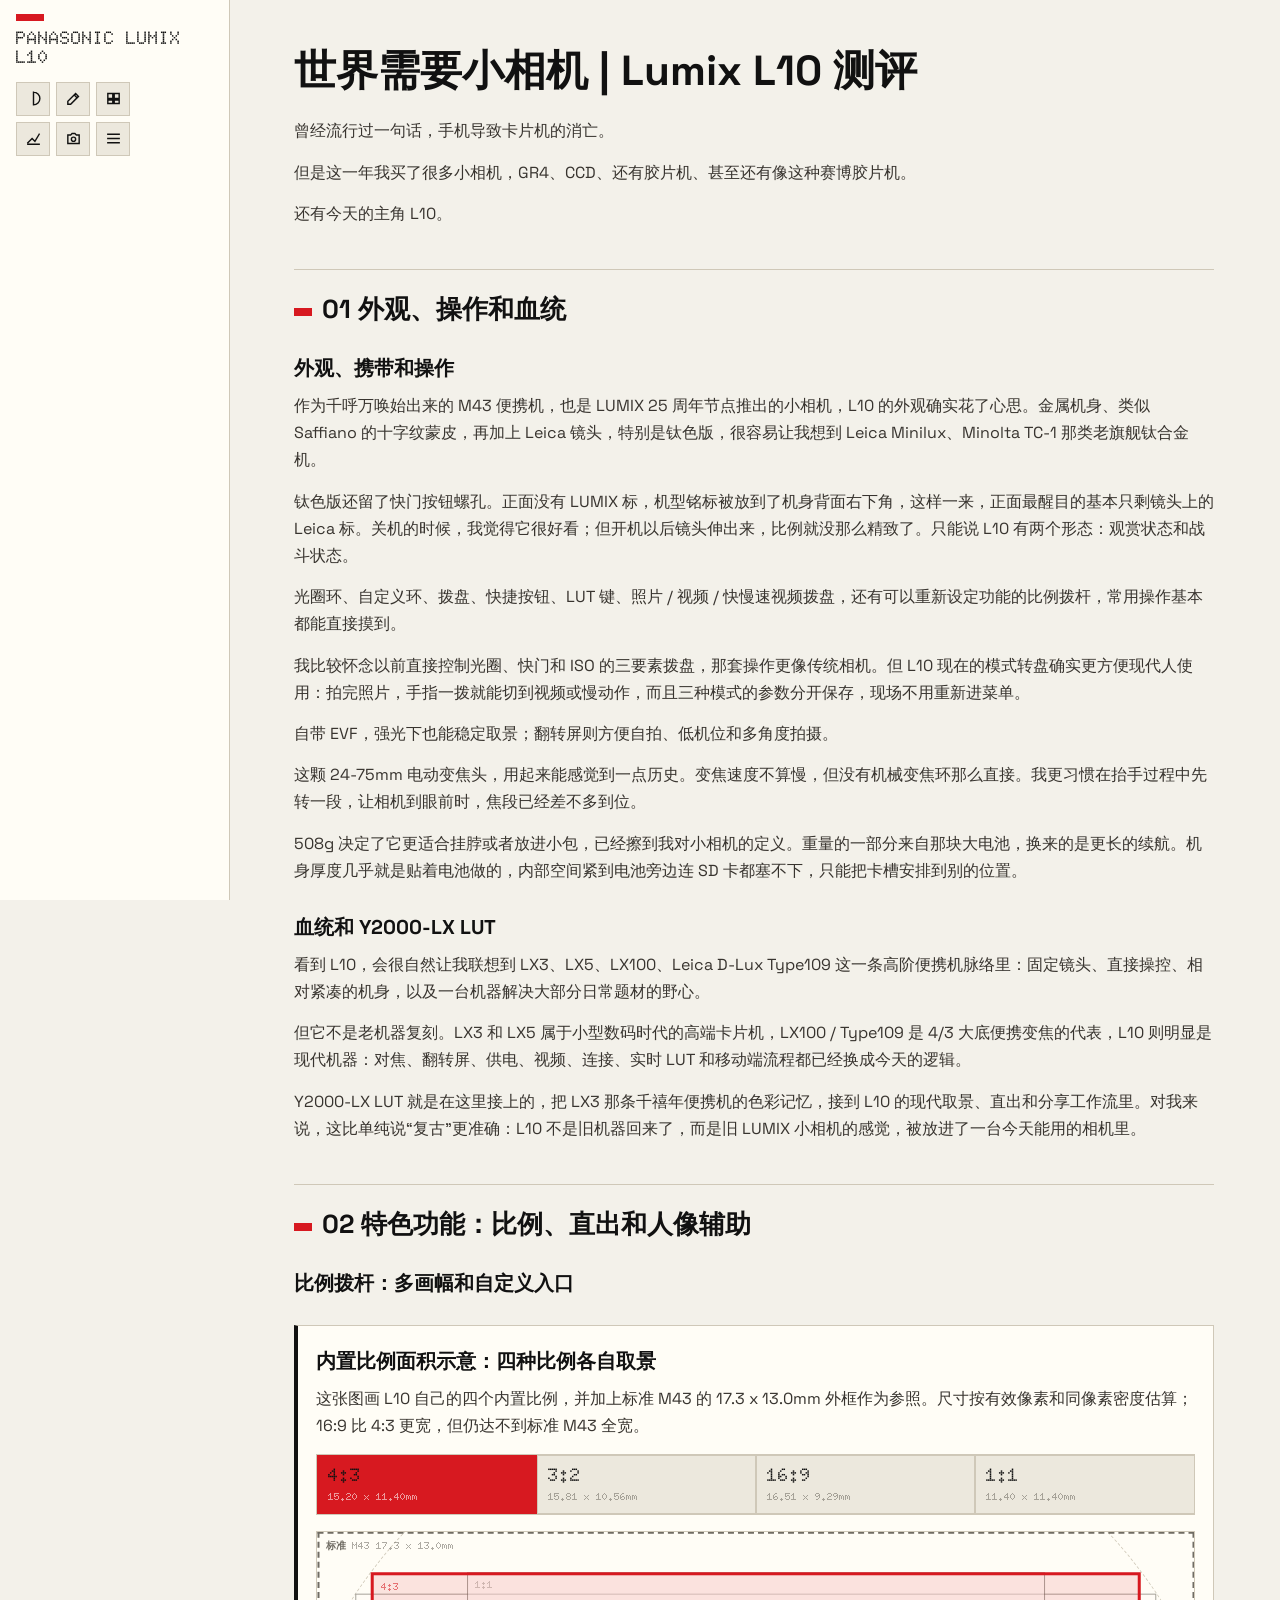
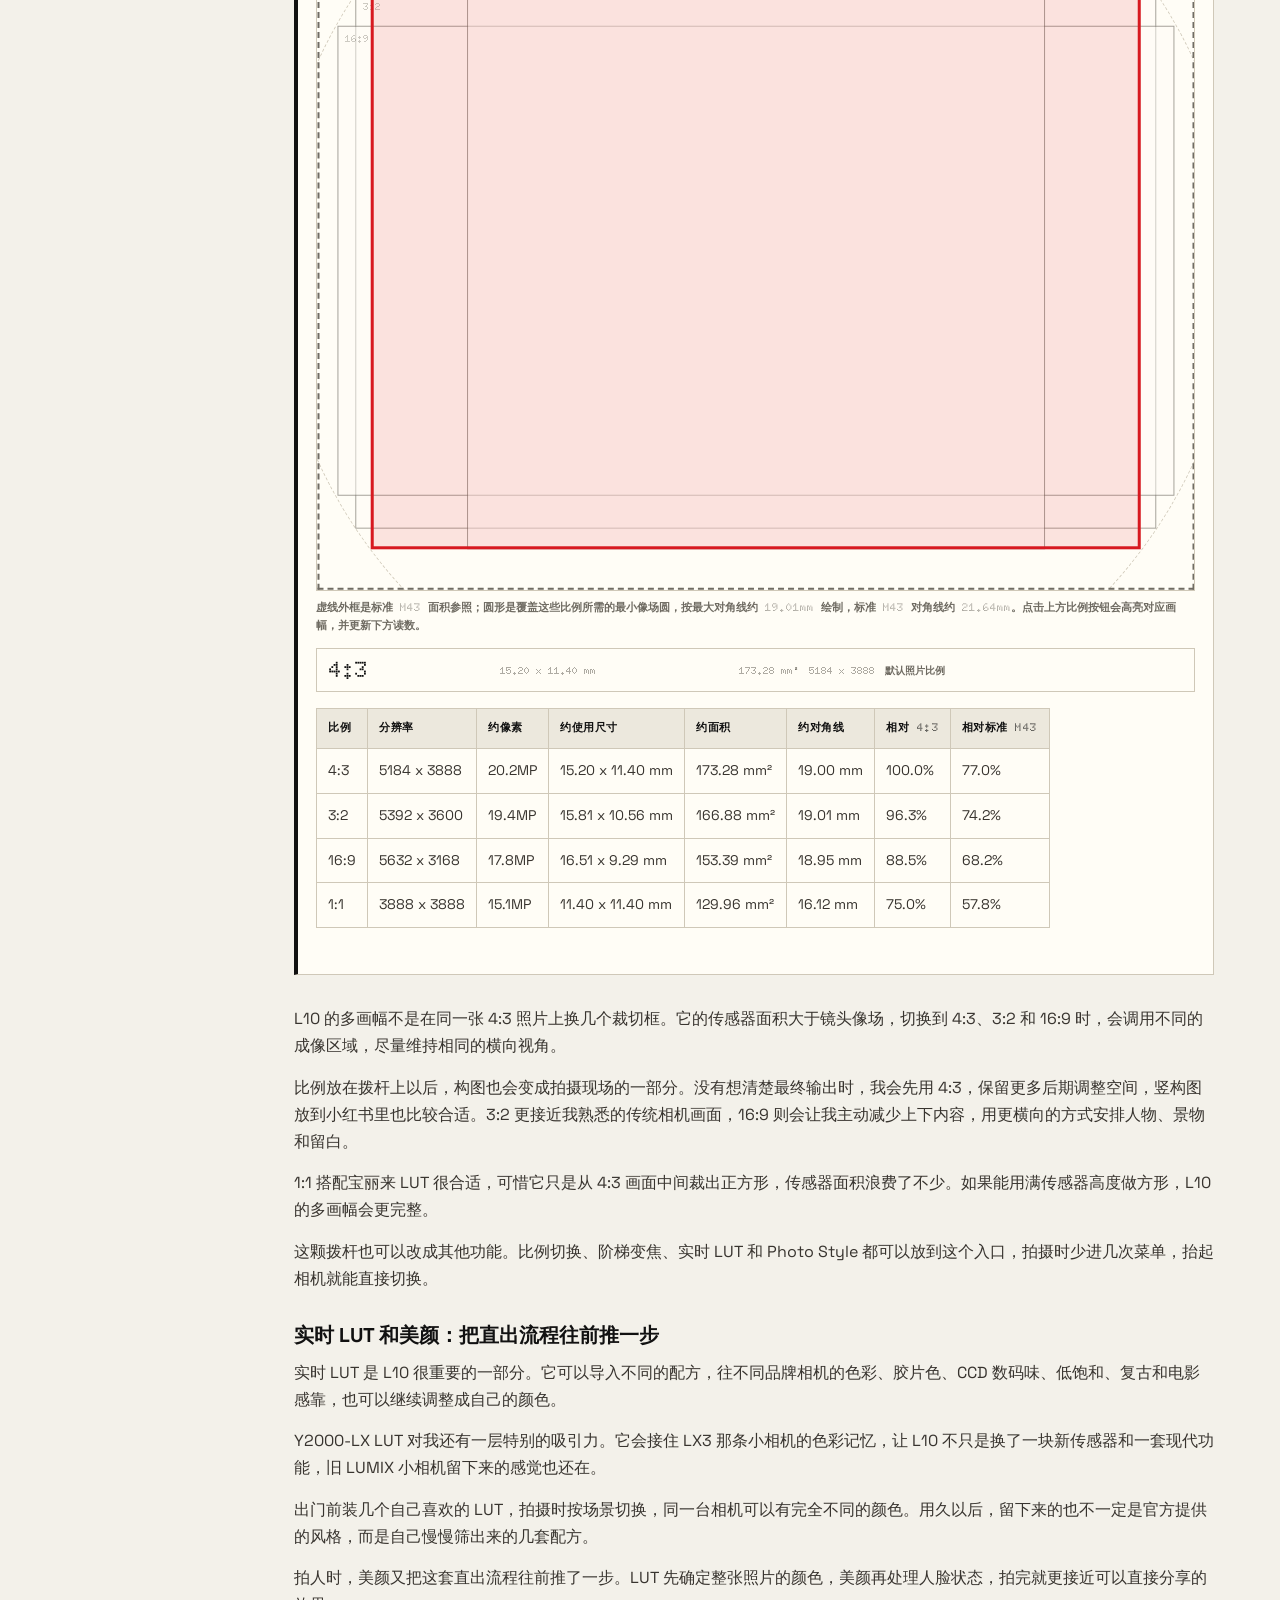
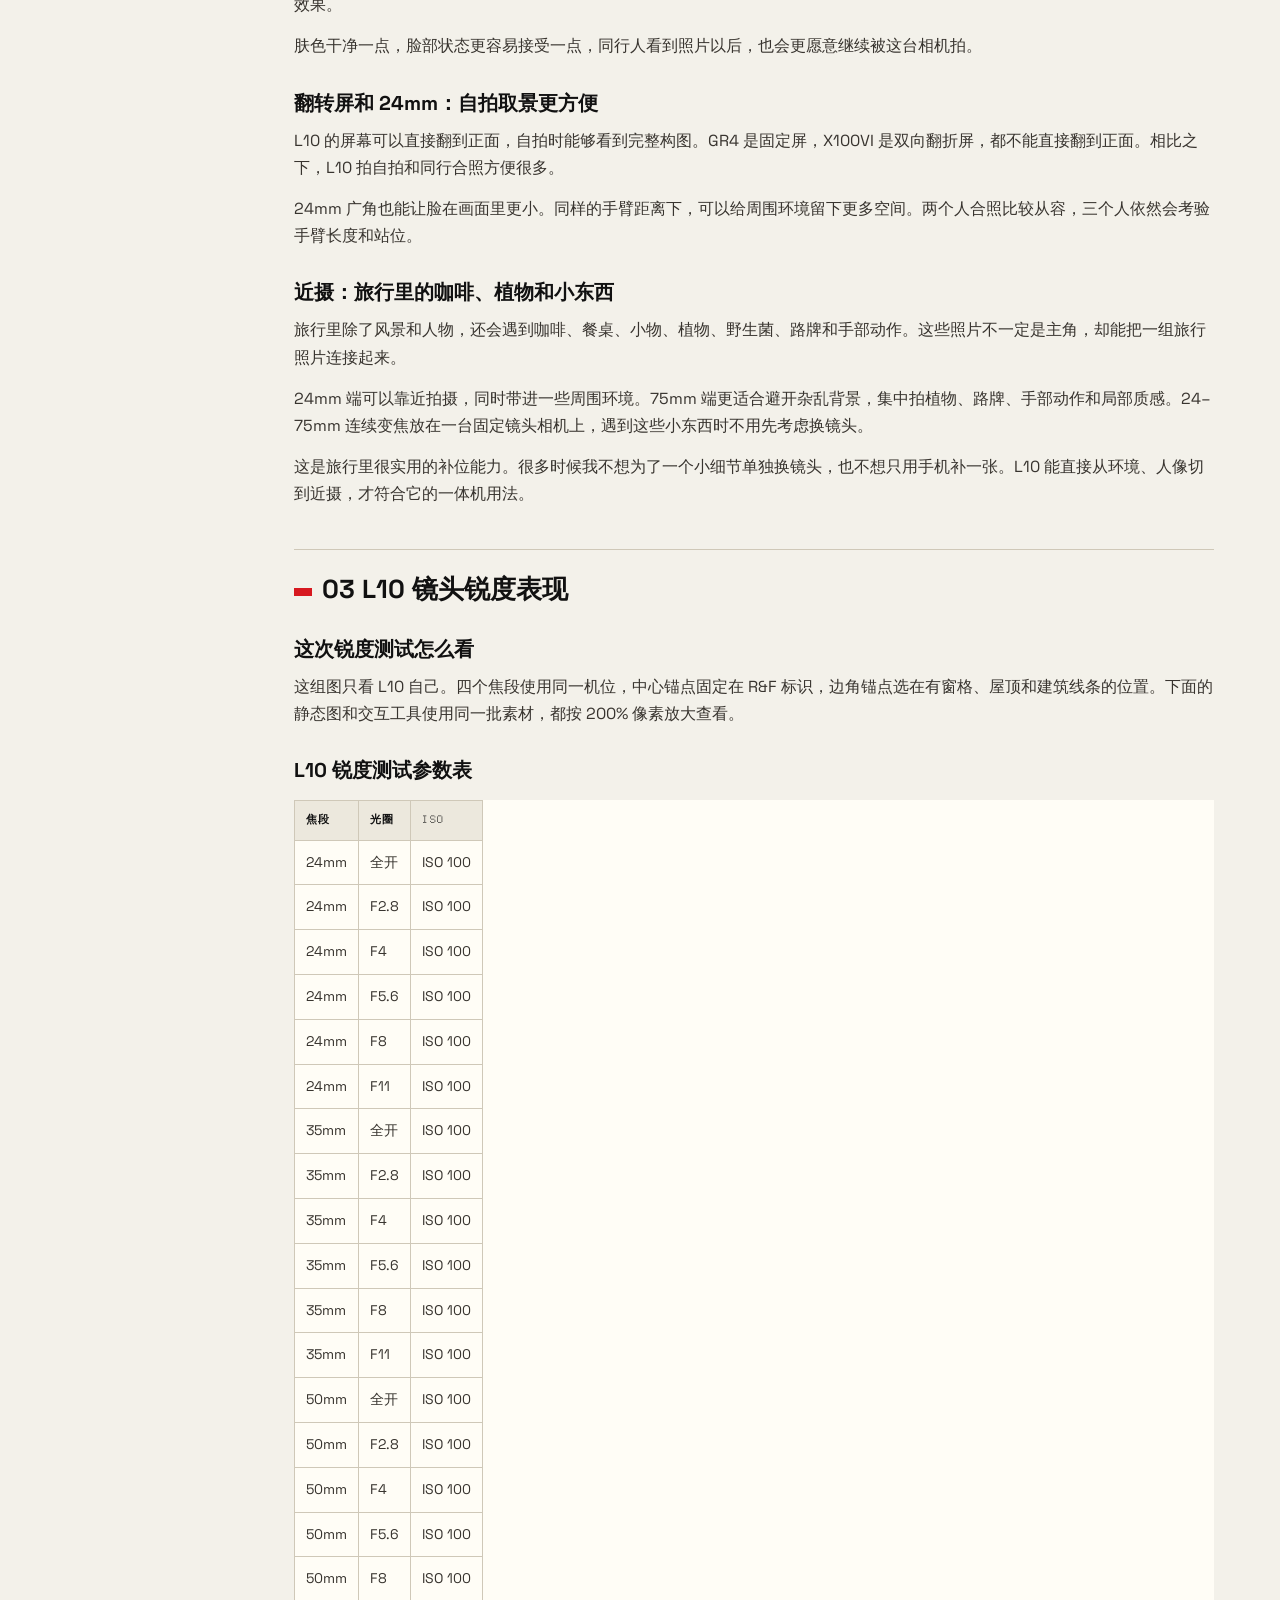
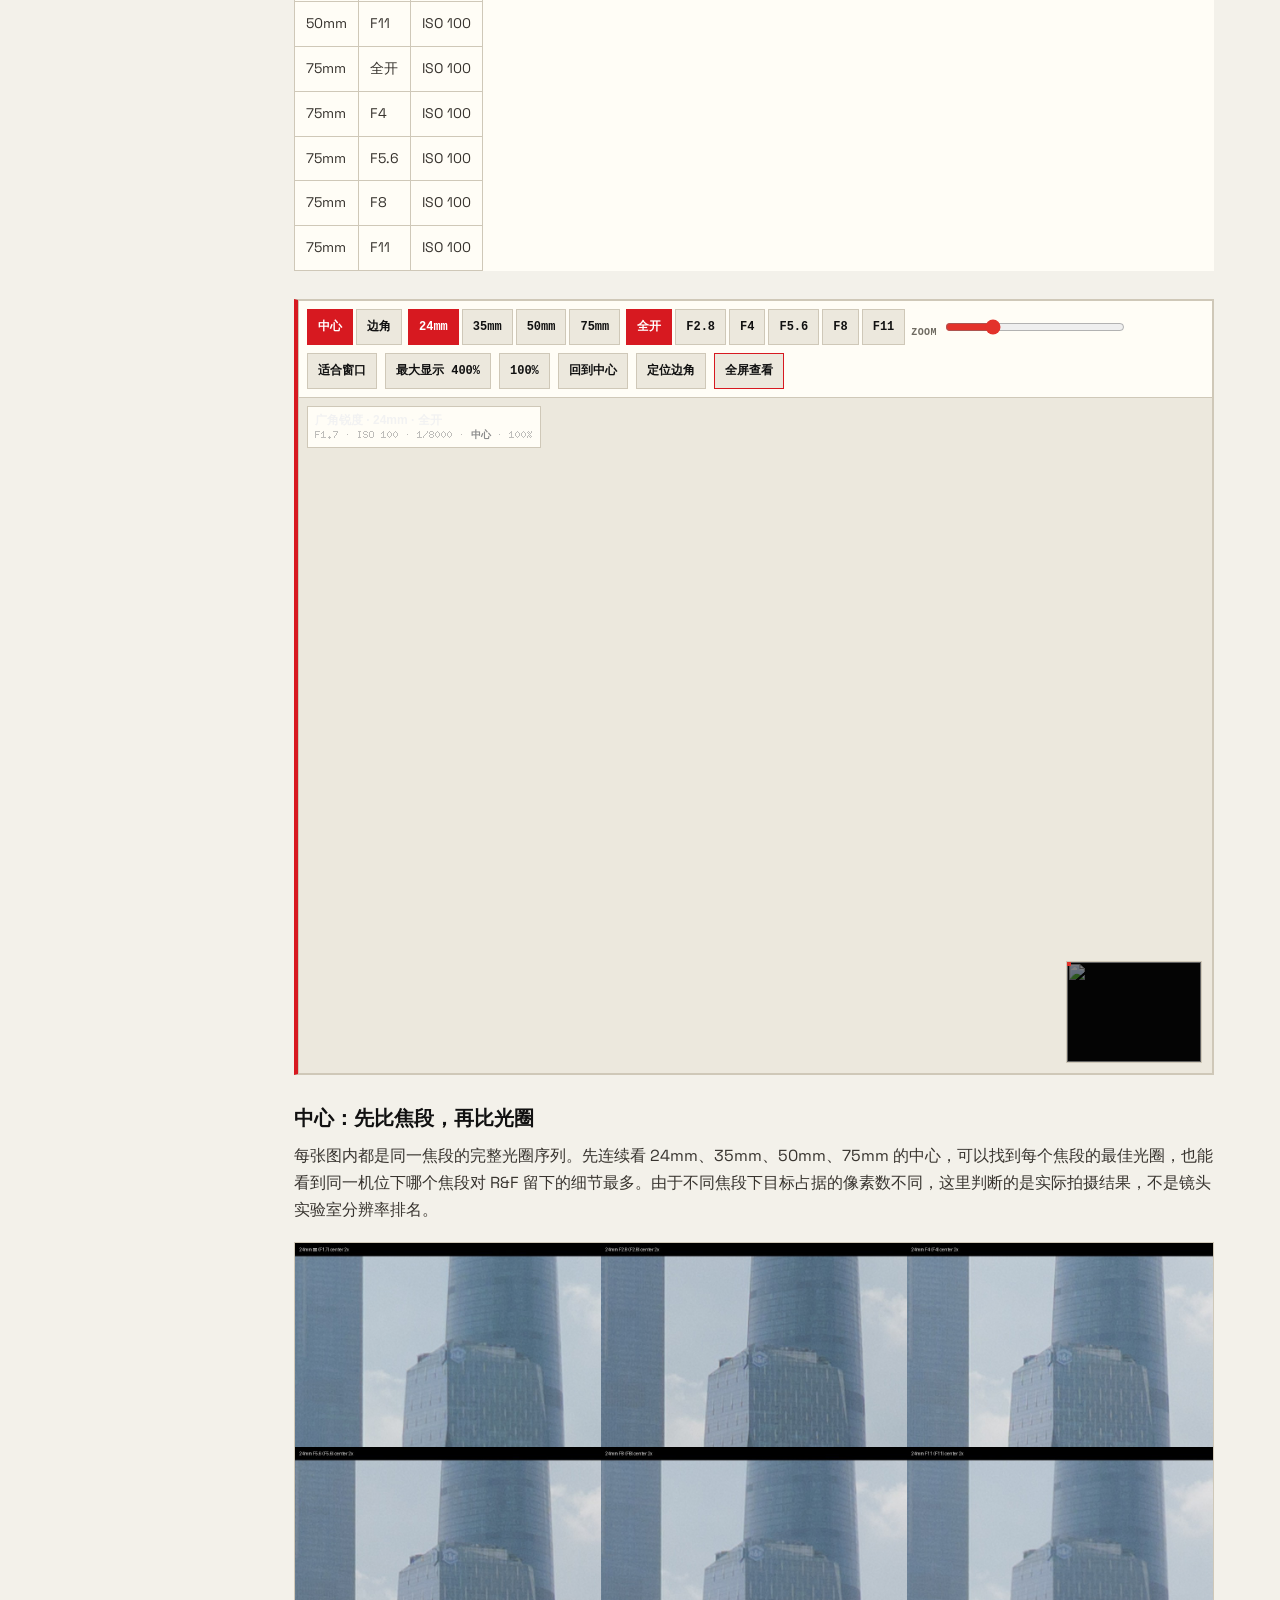
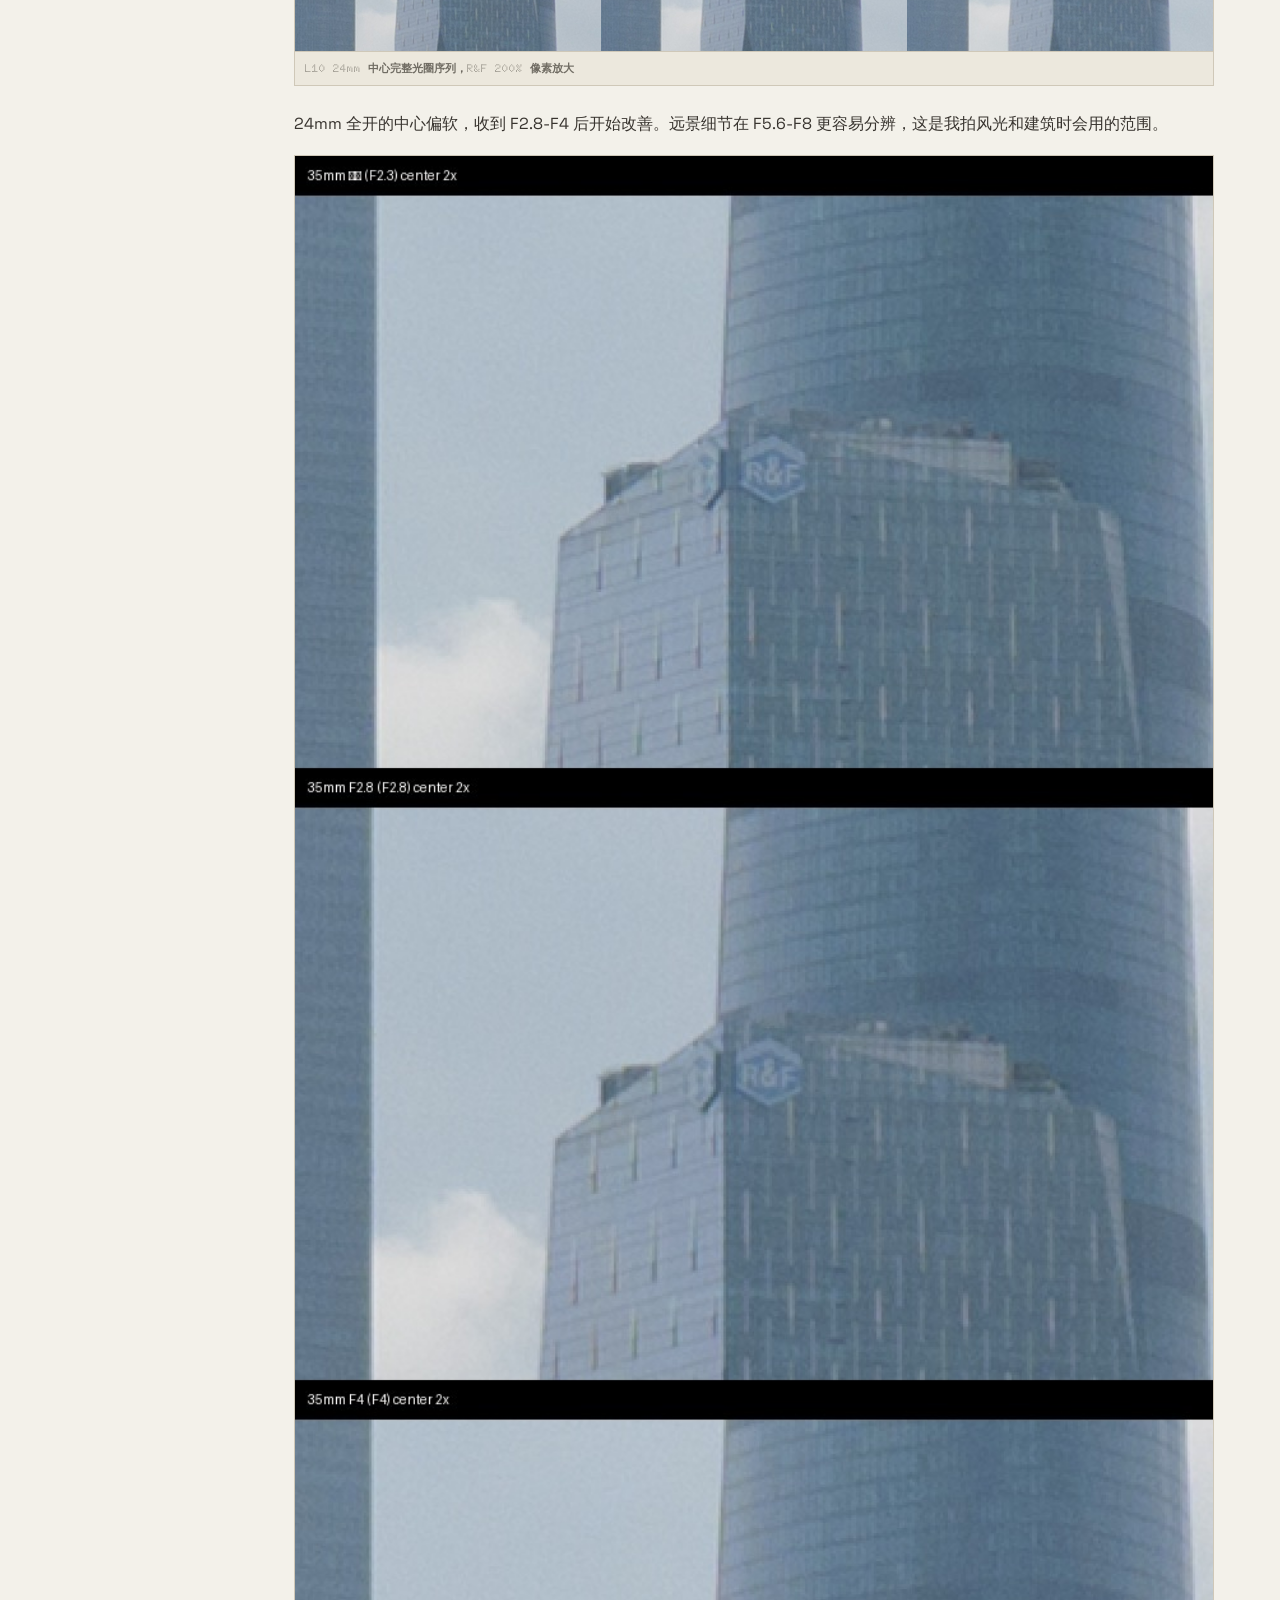
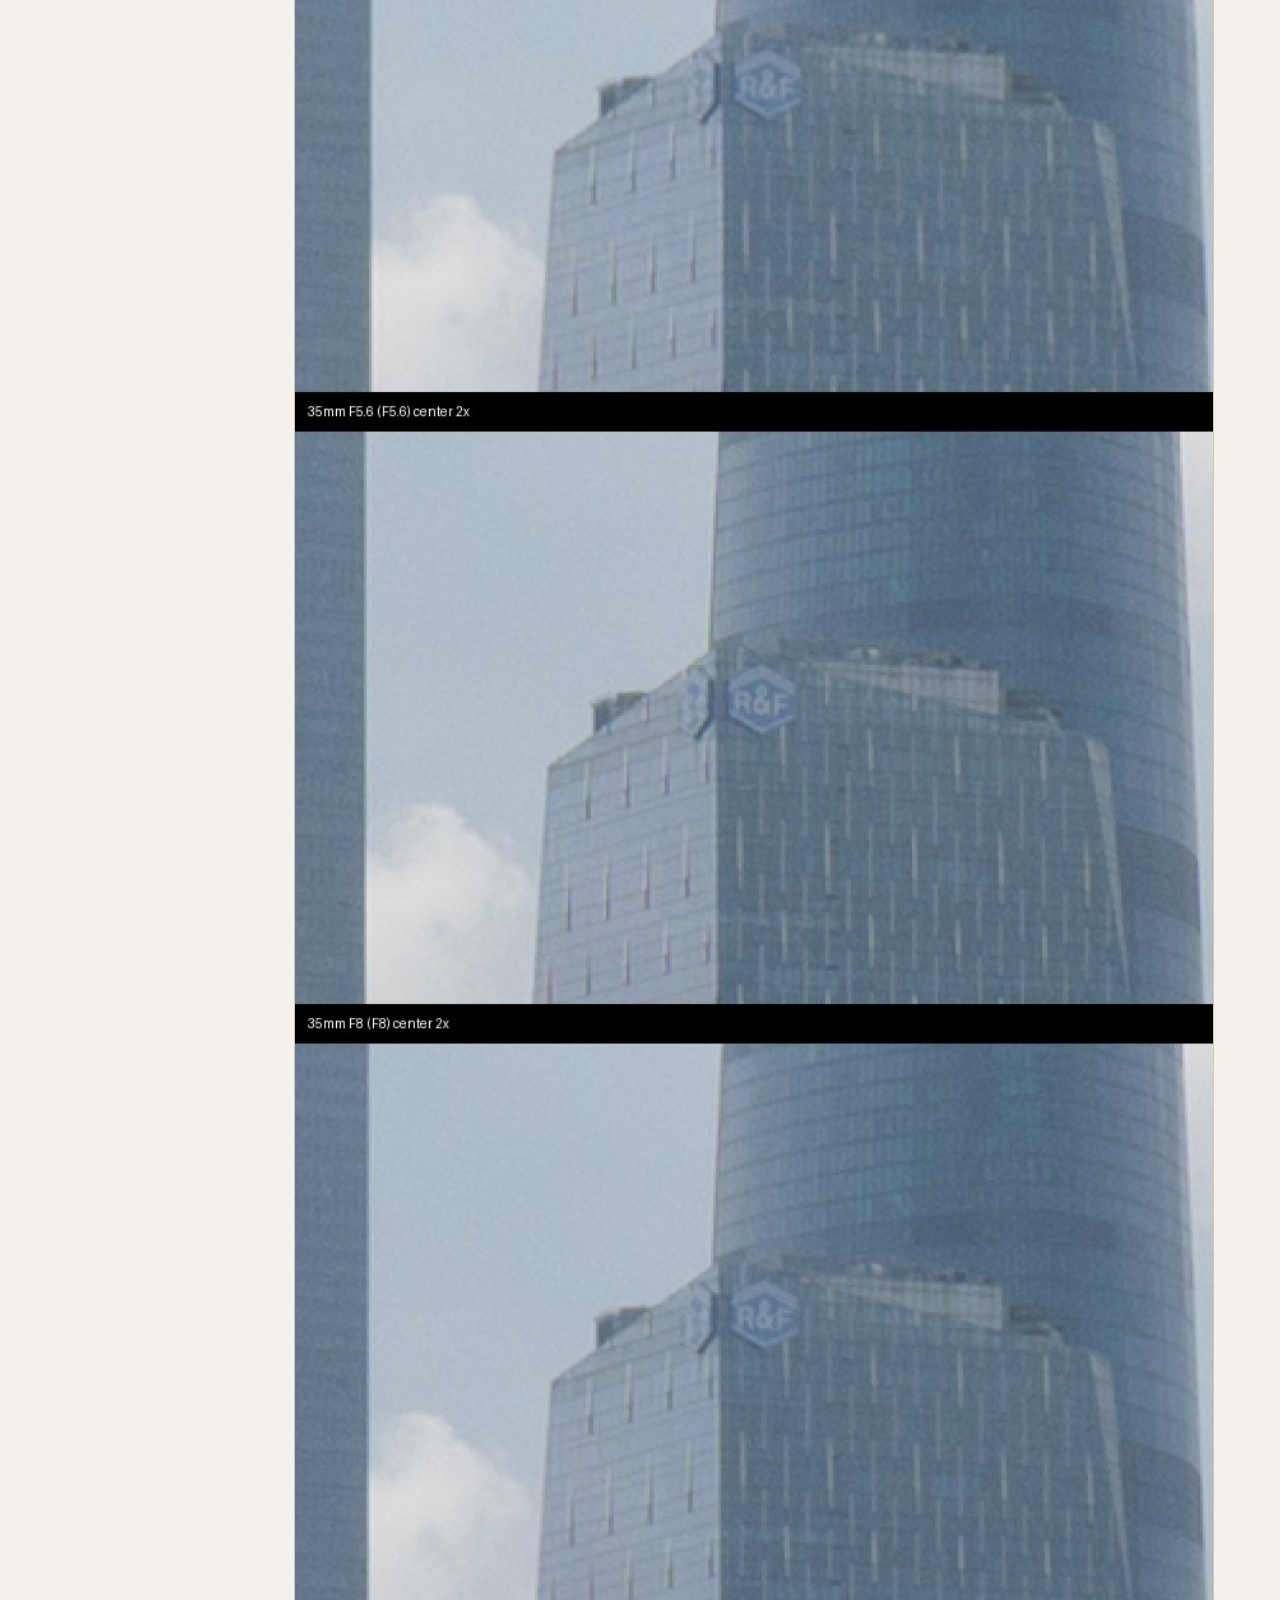
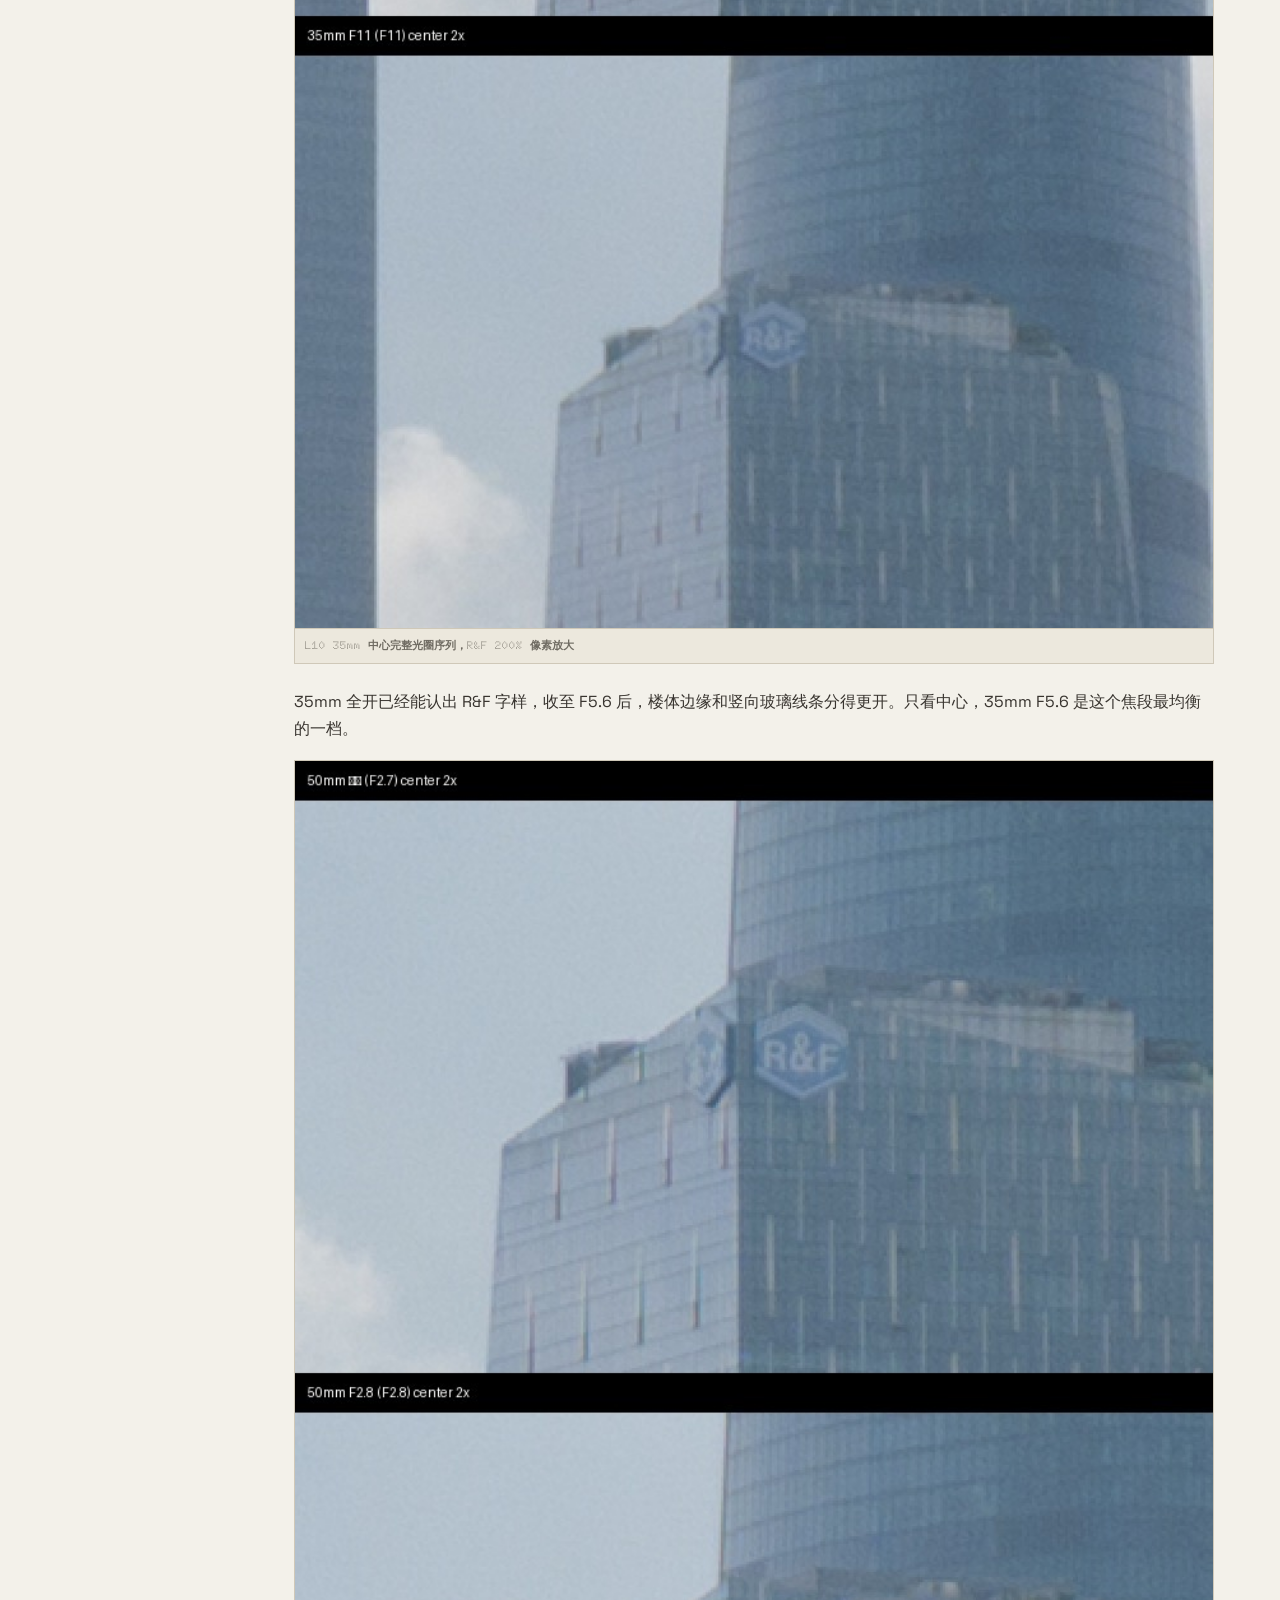
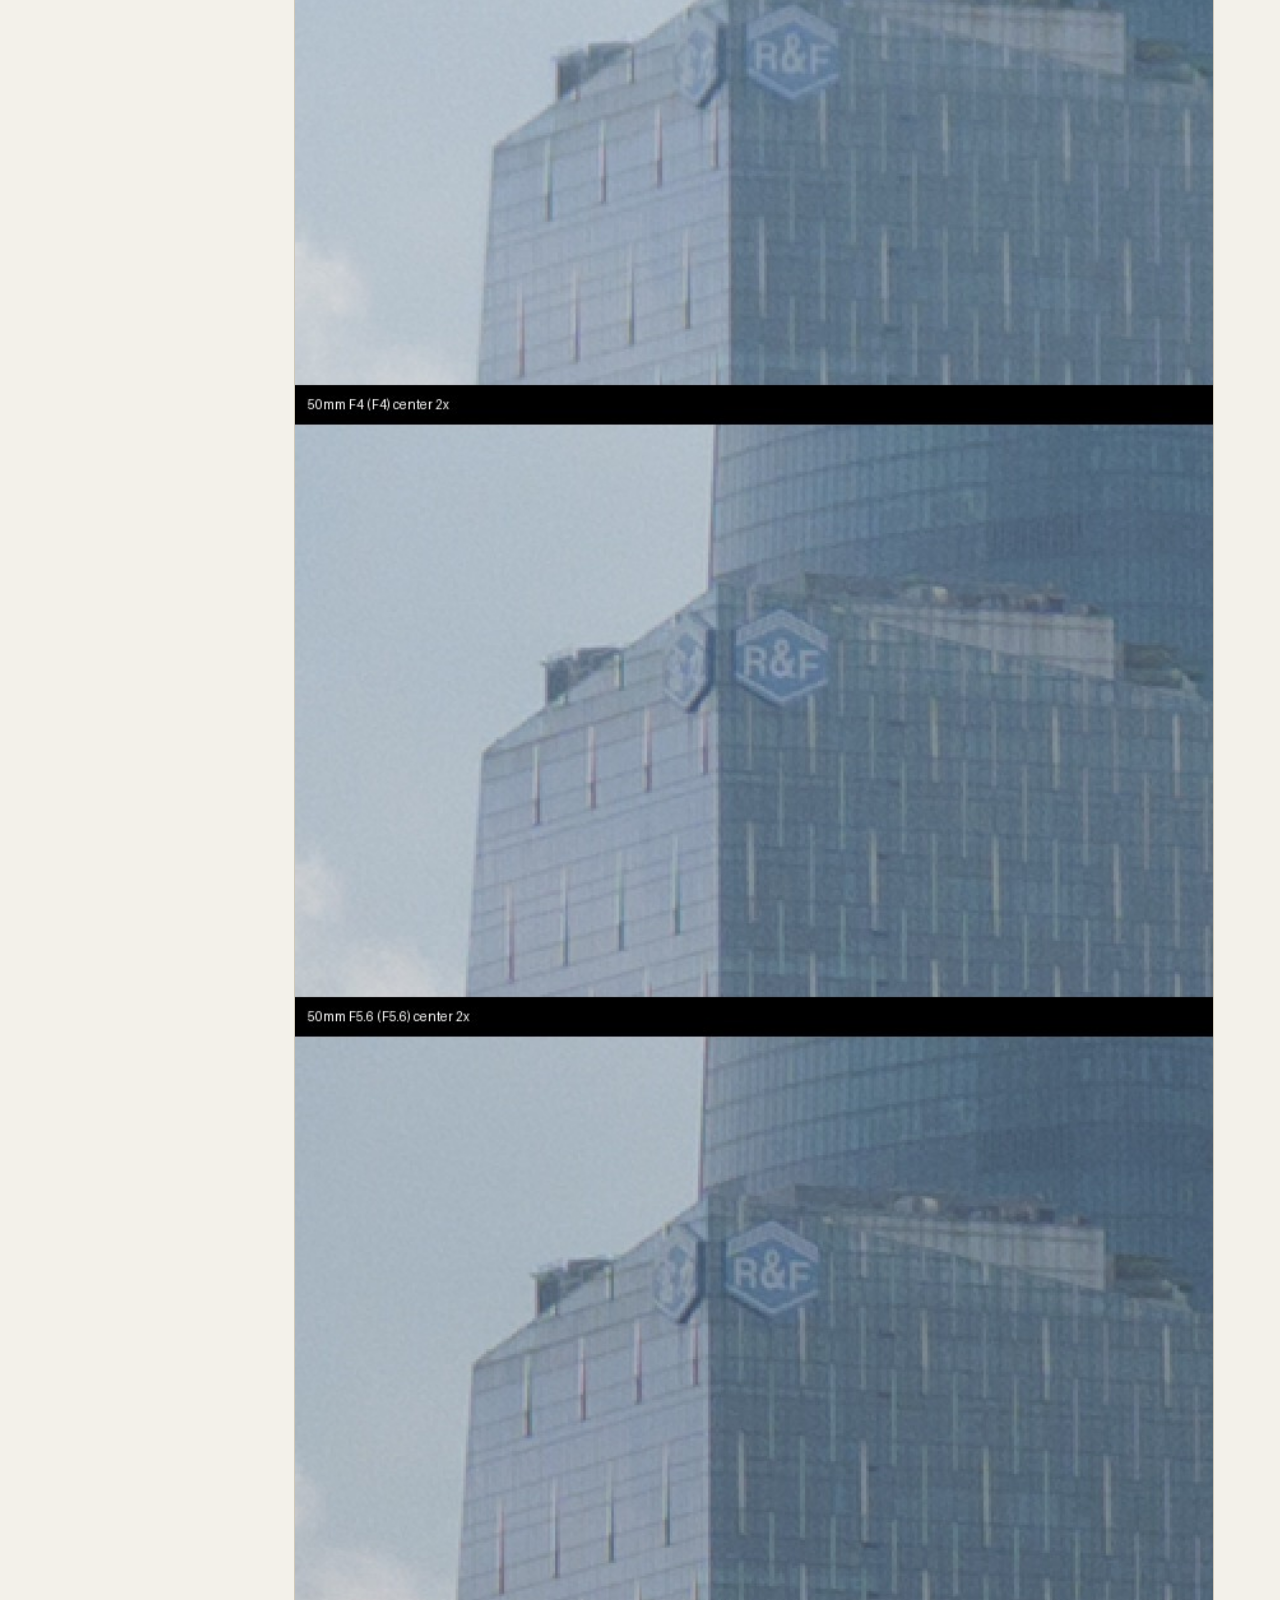
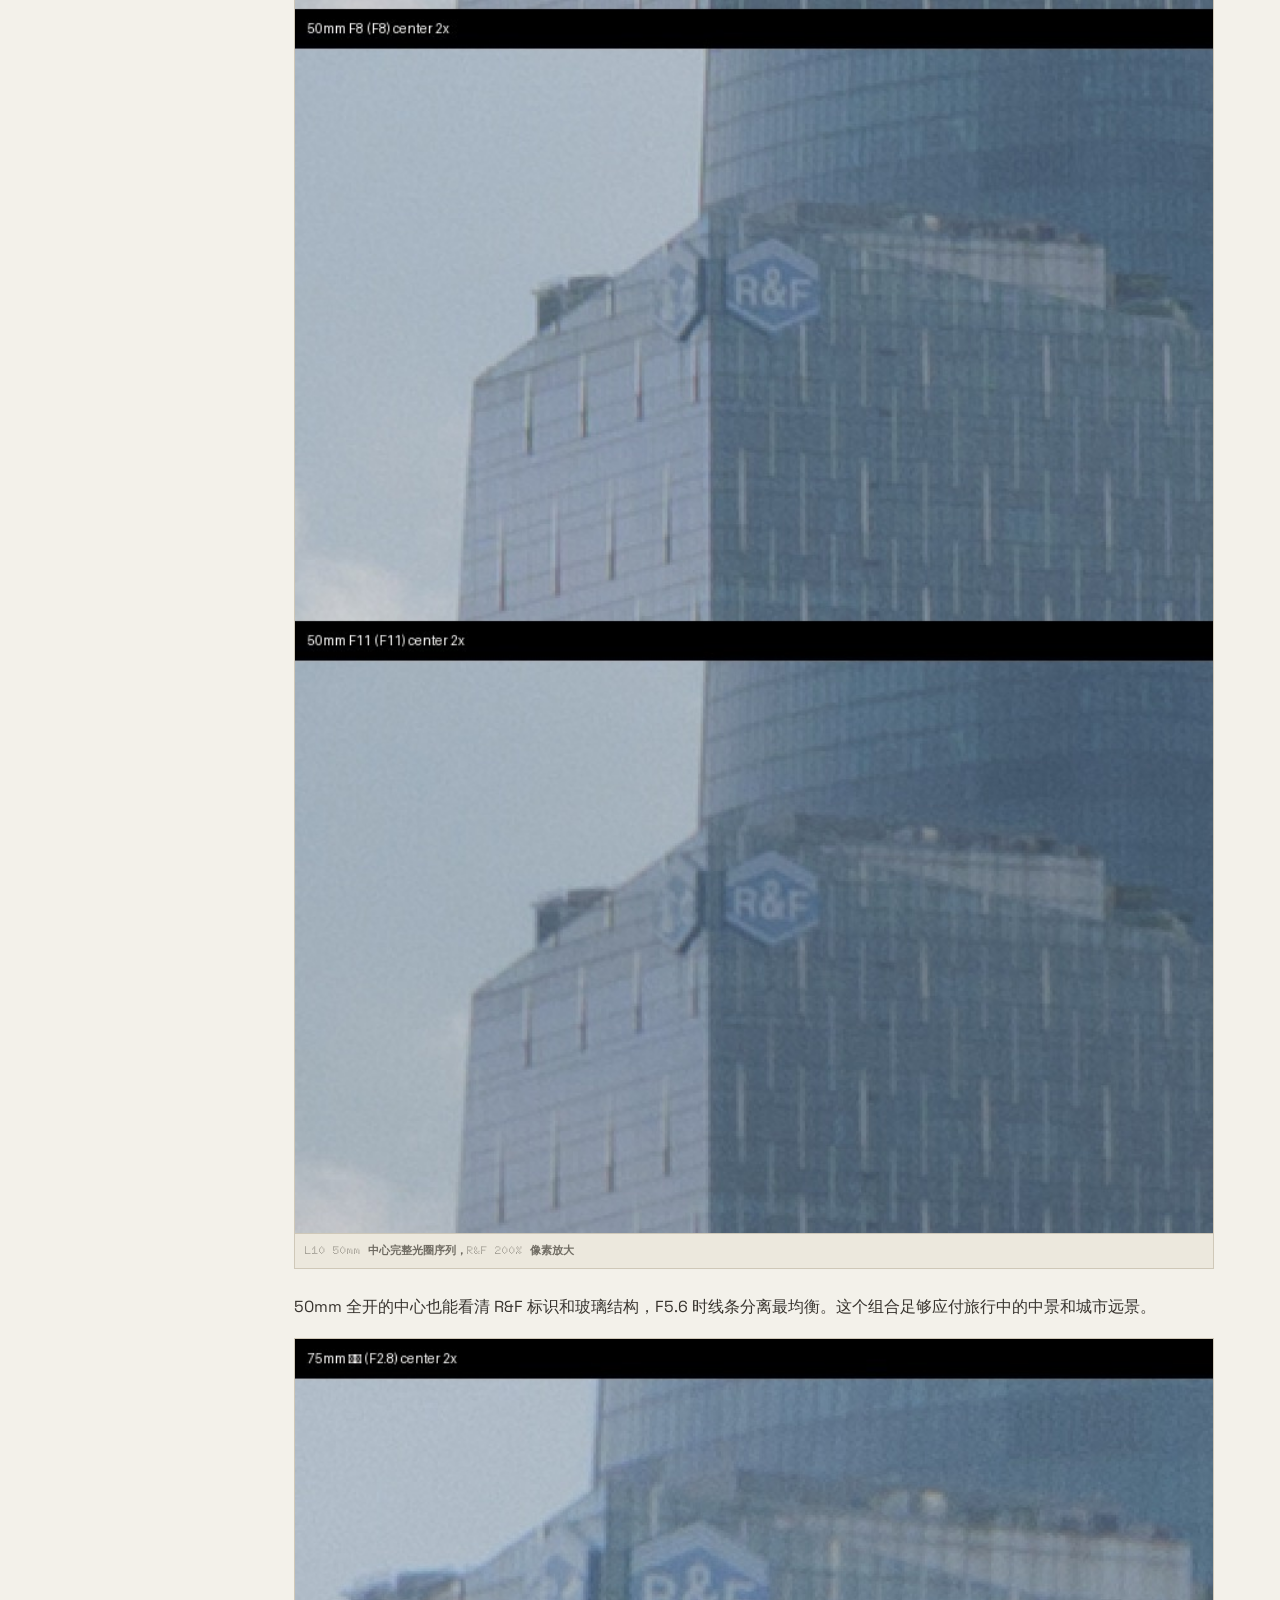
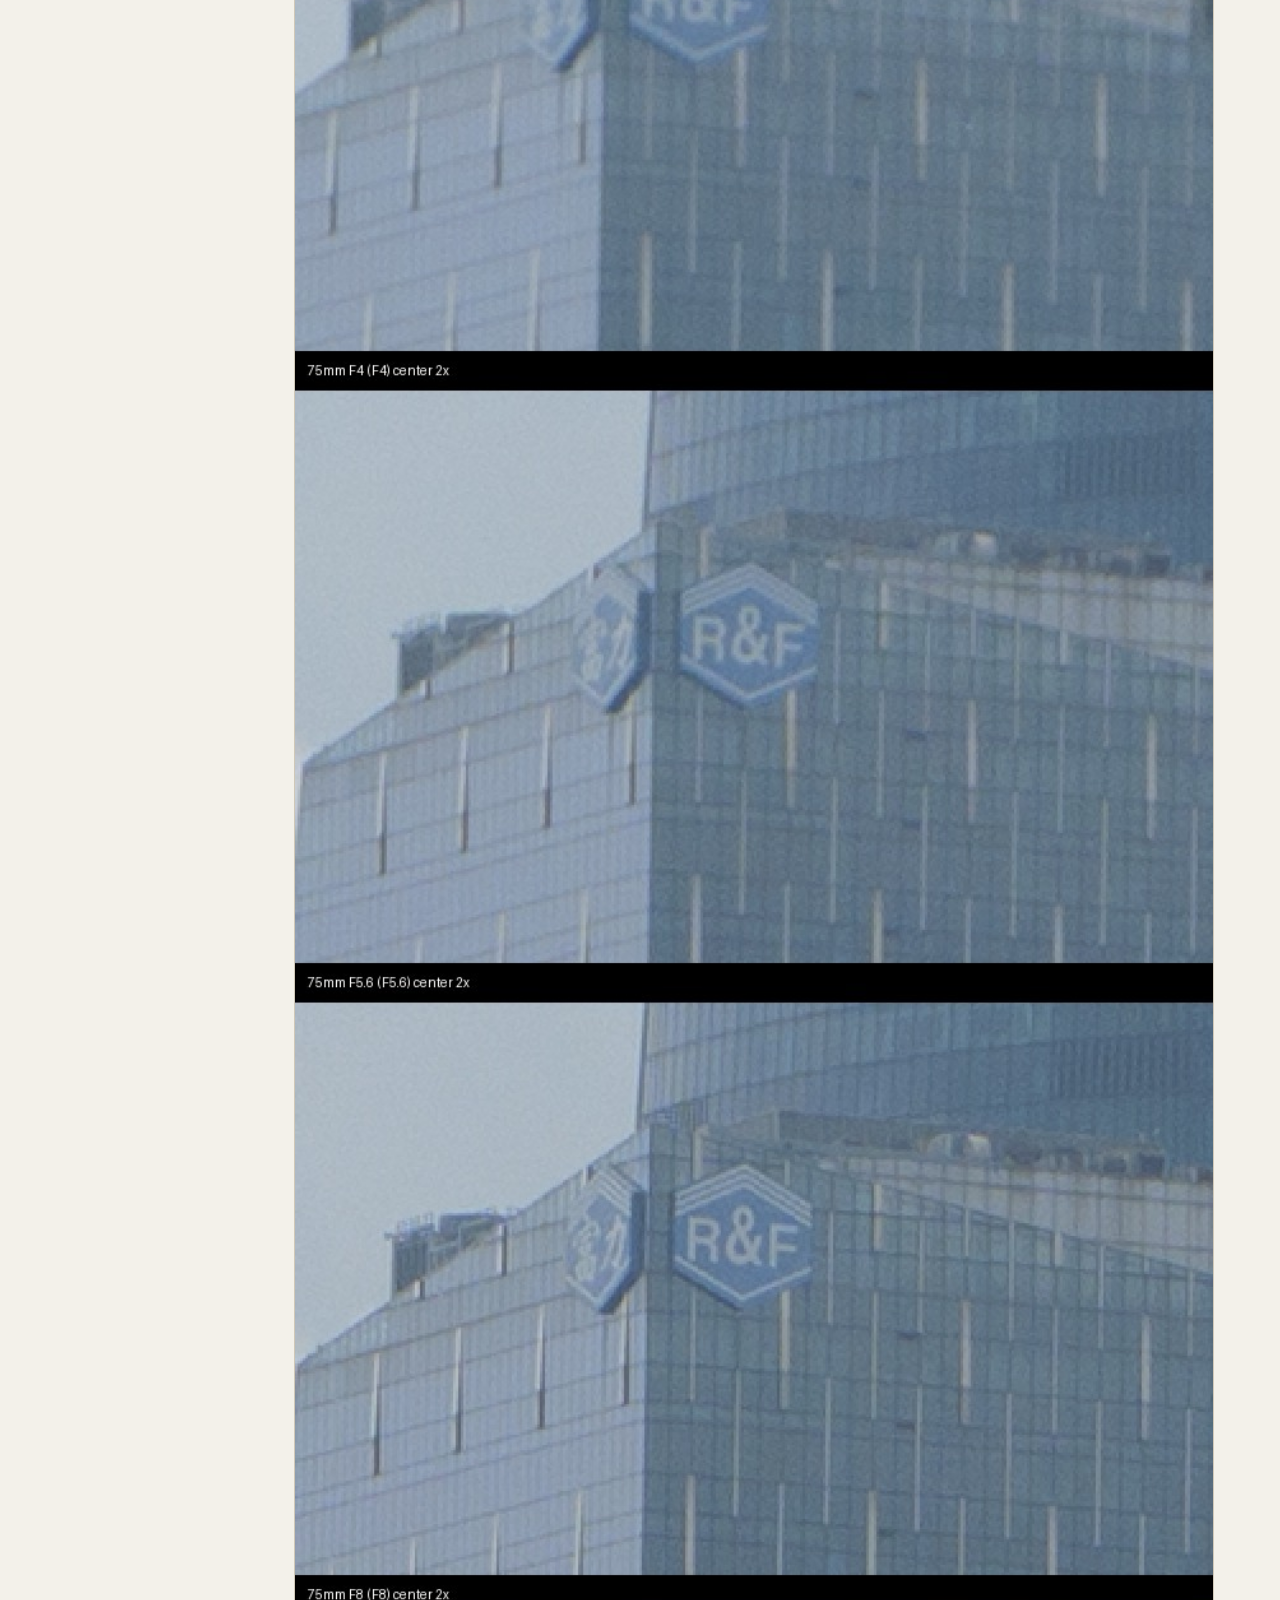
==== commit 9036e55a: "精简传感器面积说明" ====
--- a/index.html
+++ b/index.html
@@ -1025,12 +1025,8 @@
 
 </aside>
 
-<p>L10 虽然采用 4/3 多画幅路线，照片实际使用的成像面积却小于标准 M43 全面积。按照 20.4MP 有效照片与 26.5MP 总像素推算，L10 的可用面积约为 173.3mm²。这个数字不是官方公布的物理尺寸，只用来理解它和其他画幅之间的大致关系。</p>
-<p>按当前的面积推算，L10 可用区域约为 15.2×11.4mm，标准 M43 是 17.3×13mm。单看边长，L10 的可用宽度少约 12%，高度也少约 12%。面积要同时计算宽和高，最后比标准 M43 少约 23%。</p>
-<p>这里说的“少一圈”，和后面把 28mm 或 35mm 照片裁成 50mm、75mm 不是一件事。按当前推算，L10 的 4:3、3:2、16:9 和 1:1 会分别调用传感器上的不同区域；单张照片不会同时用满标准 M43 的完整宽度和高度。这是传感器取景区域的差别，不是拍完以后再做的焦段裁切。</p>
-<p>多画幅的作用，是切换长宽比时改变取景区域，减少传统后期裁切对视角的影响。它没有让 L10 的单张照片用满标准 M43 全面积，所以传感器画质仍然要按约 173.3mm²的实际可用面积理解。</p>
-<p>常见的一英寸约为 116.2mm²，L10 比它大约 49%。标准 M43 约为 224.9mm²，L10 比标准 M43 少约 23%。APS-C 约为 366.6mm²，L10 比 APS-C 少约 53%；全画幅约为 864mm²，L10 比全画幅少约 80%。</p>
-<p>换一个方向看，标准 M43 的面积是 L10 的约 1.30 倍，APS-C 约为 2.12 倍，全画幅接近 4.99 倍。L10 确实比一英寸大，但它没有完整使用标准 M43 全面积，和 APS-C、全画幅之间的差距也很明确。</p>
+<p>L10 采用 4/3 多画幅路线，但单张照片实际使用的成像面积没有覆盖标准 M43 全面积。按有效照片像素与总像素的关系推算，它比常见一英寸大约一半，比标准 M43 小约四分之一，和 APS-C、全画幅的差距更明显。这只是面积关系的推算，不是官方公布的物理尺寸。</p>
+<p>这里的“少一圈”，和后面把 28mm 或 35mm 照片裁成 50mm、75mm 不是一件事。L10 切换 4:3、3:2、16:9 和 1:1 时，会调用传感器上的不同区域，尽量保留不同长宽比的取景范围。这是传感器取景区域的变化，不是拍完以后再做的焦段裁切。</p>
 <p>传感器面积的影响主要落在高 ISO、宽容度、浅景深和 RAW 后期空间。现有夜景样张里，L10 到 ISO 3200 已经能看到明显颗粒，但仍在我会使用的范围；到 ISO 6400，色彩噪点增加，灯牌和建筑线条的边缘开始发散，基本来到极限。和 APS-C、全画幅相比，它的暗光余量更少。</p>
 <p>L10 把这块传感器和 24-75mm 固定变焦镜头放在一起，同时保留 EVF、热靴、实时 LUT 和视频能力。我要接受的是暗光和后期空间更早受限，它让我少做的，是出门前再选一次机身和镜头。</p>
 <h3>锐度之外的画质观察</h3>
@@ -1039,7 +1035,6 @@
 <p>高 ISO 要把 RAW 和 JPG 分开。RAW 里的颗粒可以利用，尤其在老酒店、暗部和黑白或低饱和画面里，它能成为氛围的一部分。JPG 涂抹则要谨慎，降噪如果把颗粒抹成泥，质感反而会掉。</p>
 <p>动态范围也要按真实场景看。窗边人像的脸和窗外、老酒店灯光下的肤色和暗部、山顶大雾里的亮部层次，以及低饱和处理会不会把阴影压得太死，都比一句参数更有用。</p>
 <h3>裁切余量和剩余像素</h3>
-<p>APS-C 约是 L10 可用面积的 2.12 倍，约是标准 M43 的 1.63 倍，L10 可用面积约是一英寸的 1.49 倍。</p>
 <p>L10 的传感器位置其实很清楚：它比一英寸大一档，提升有限；比标准 M43 小一圈；和 APS-C 差距明显；和全画幅差距更大。</p>
 <p>L10 的成立点，是 24-75mm 光学变焦、EVF、实时 LUT 和完整相机体验。</p>
 <p>高像素裁切要看剩余像素。裁得越狠，可用像素会按裁切倍率平方下降。</p>
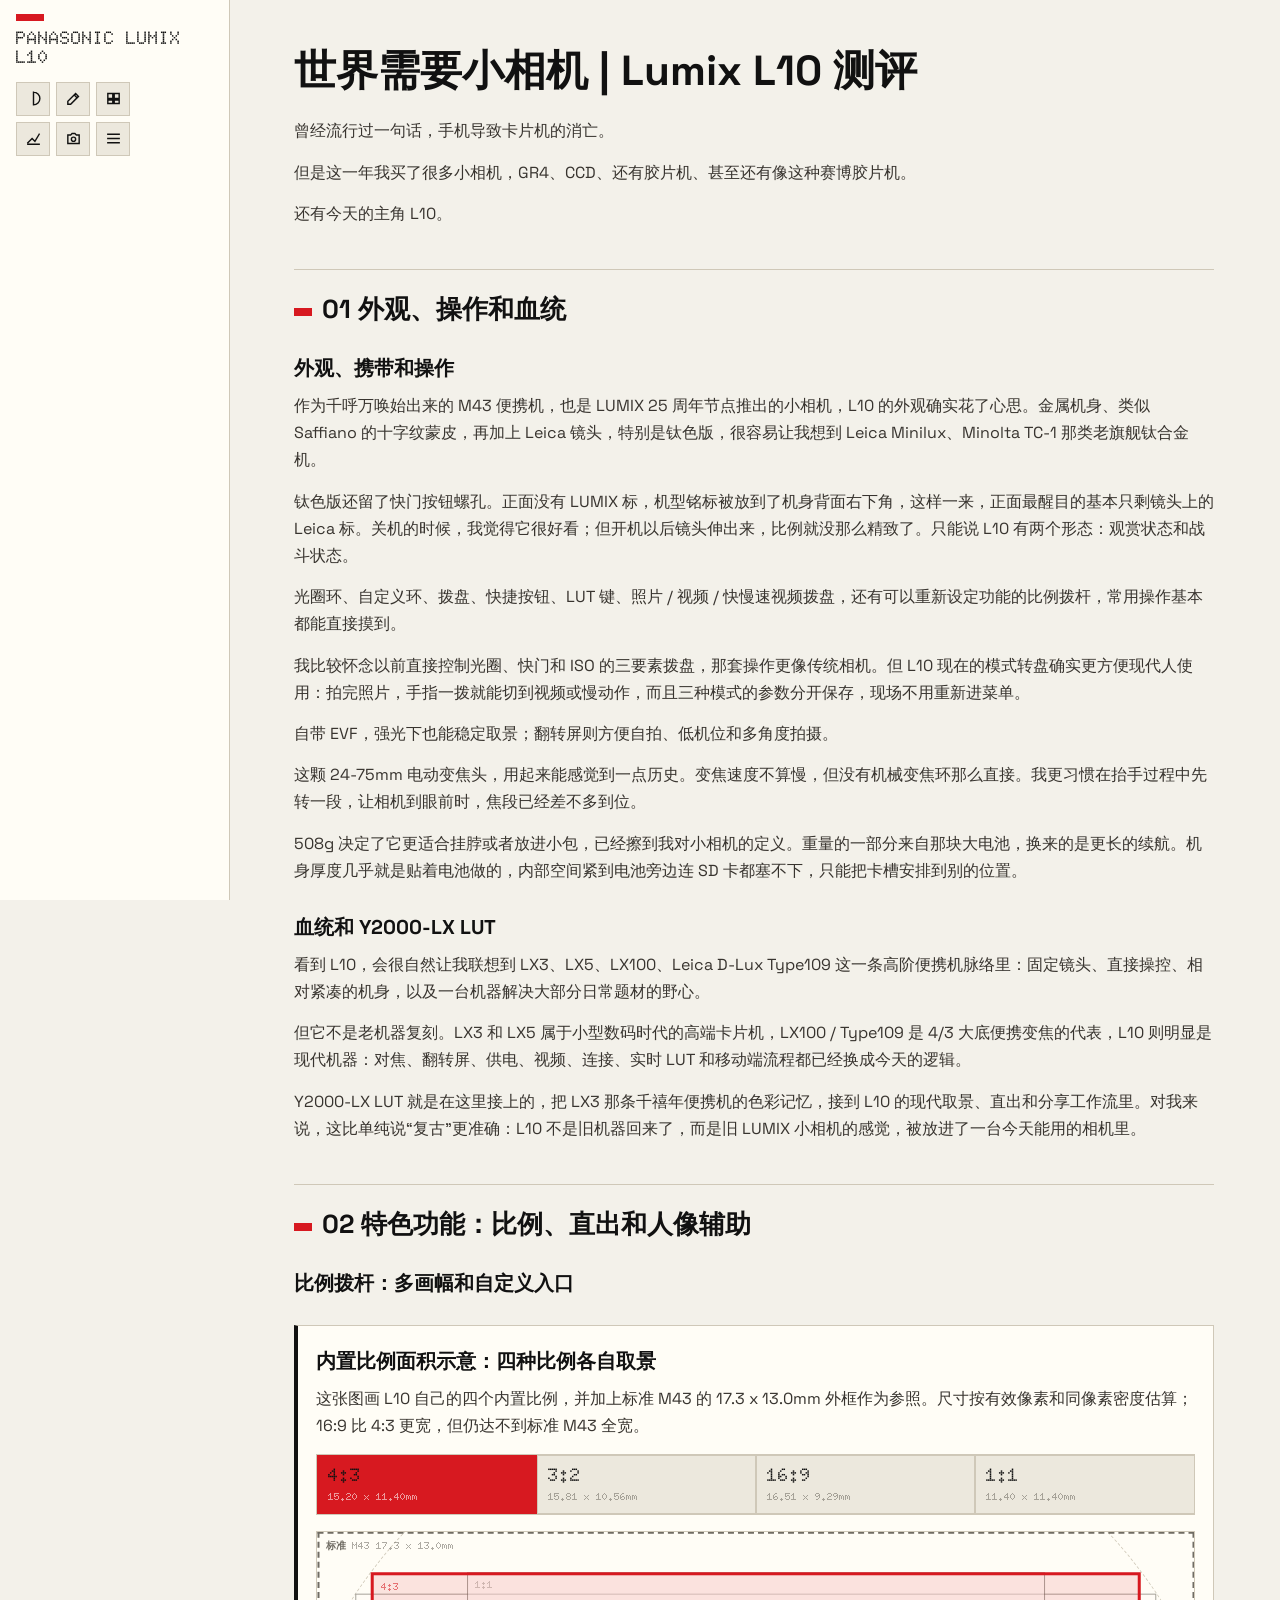
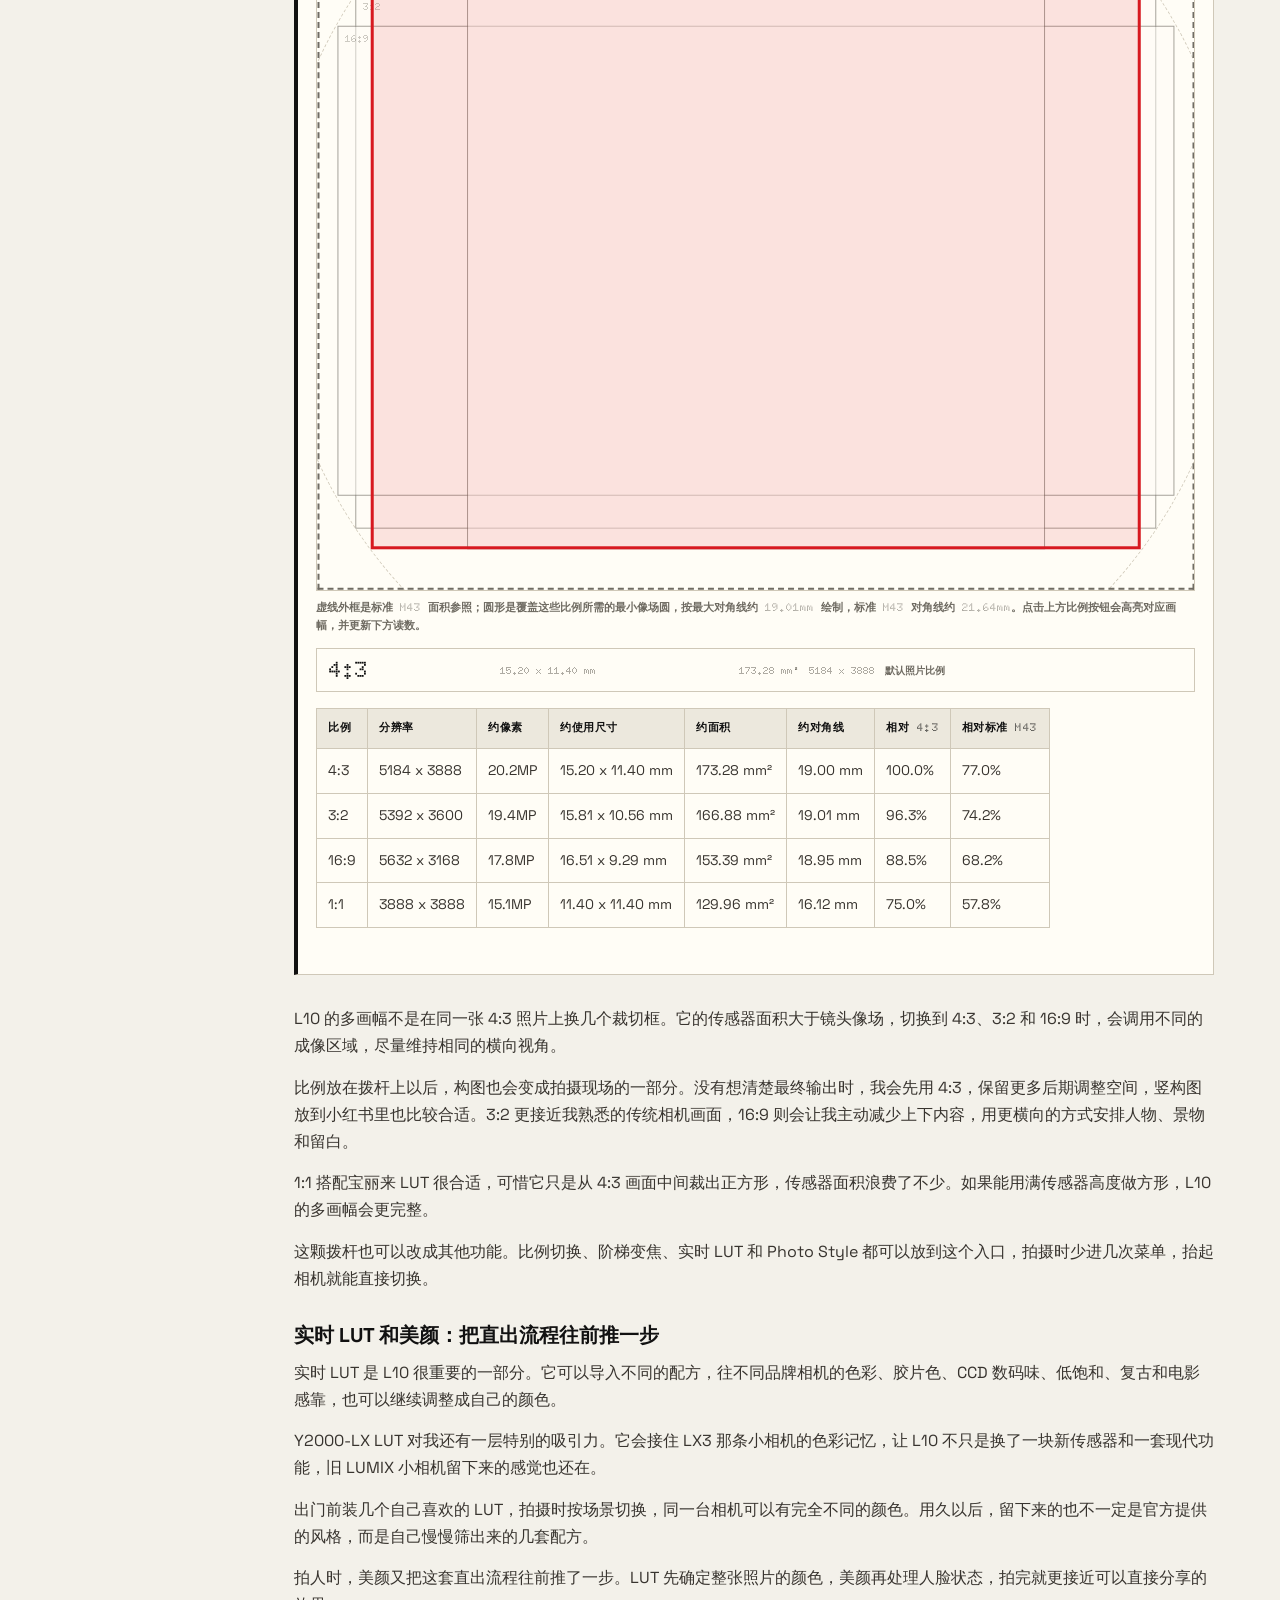
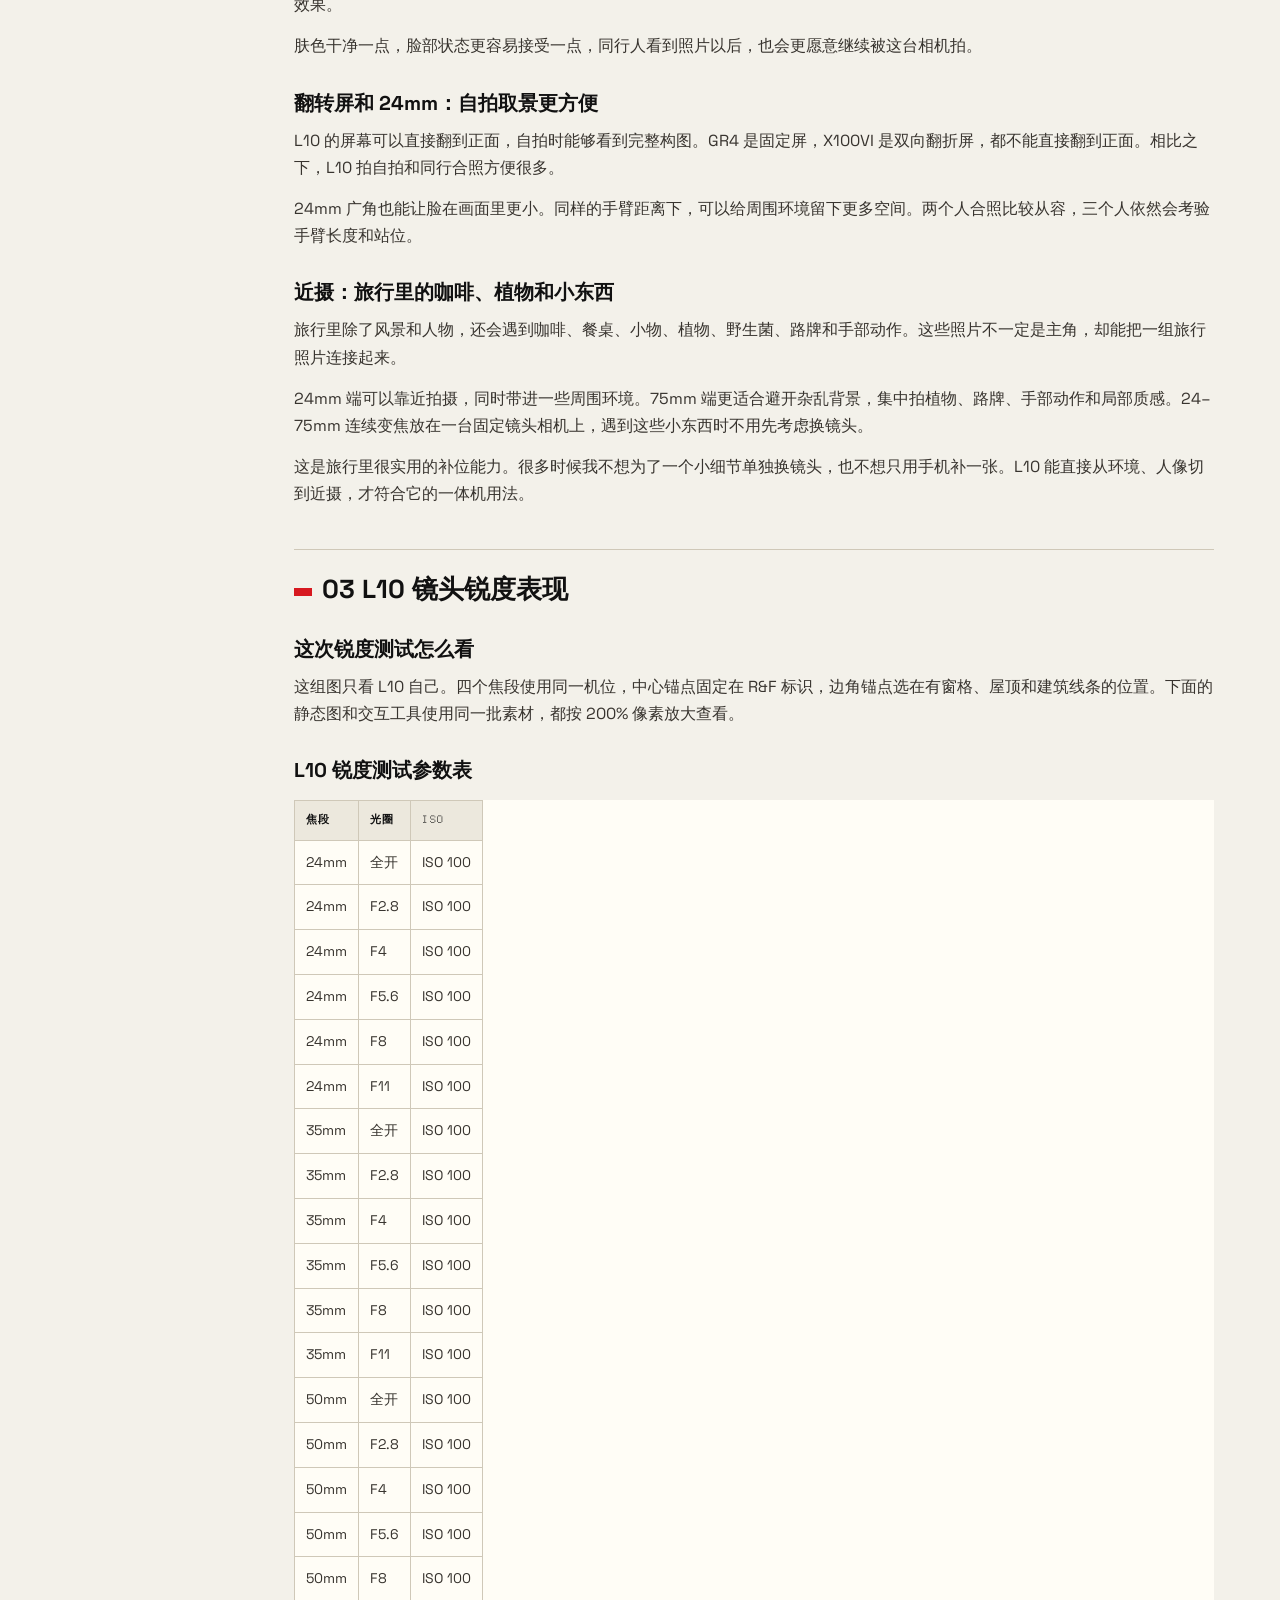
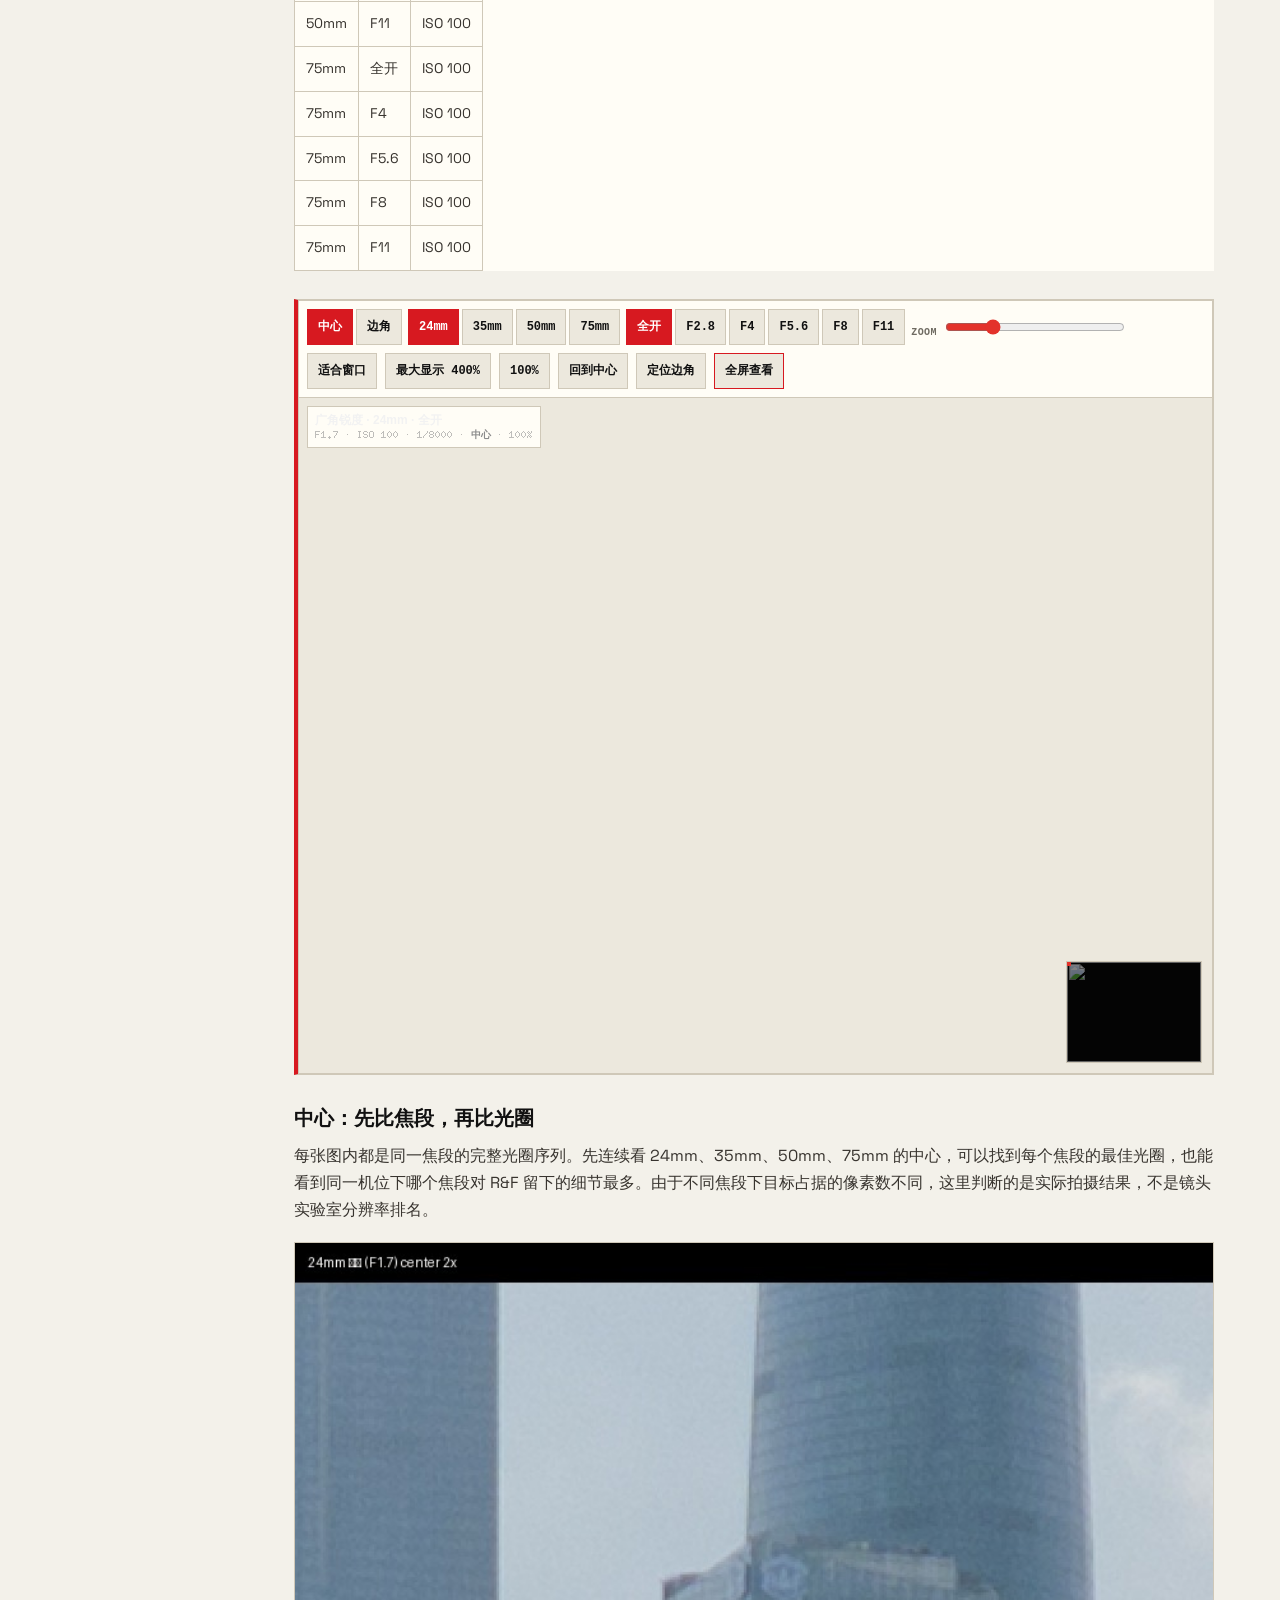
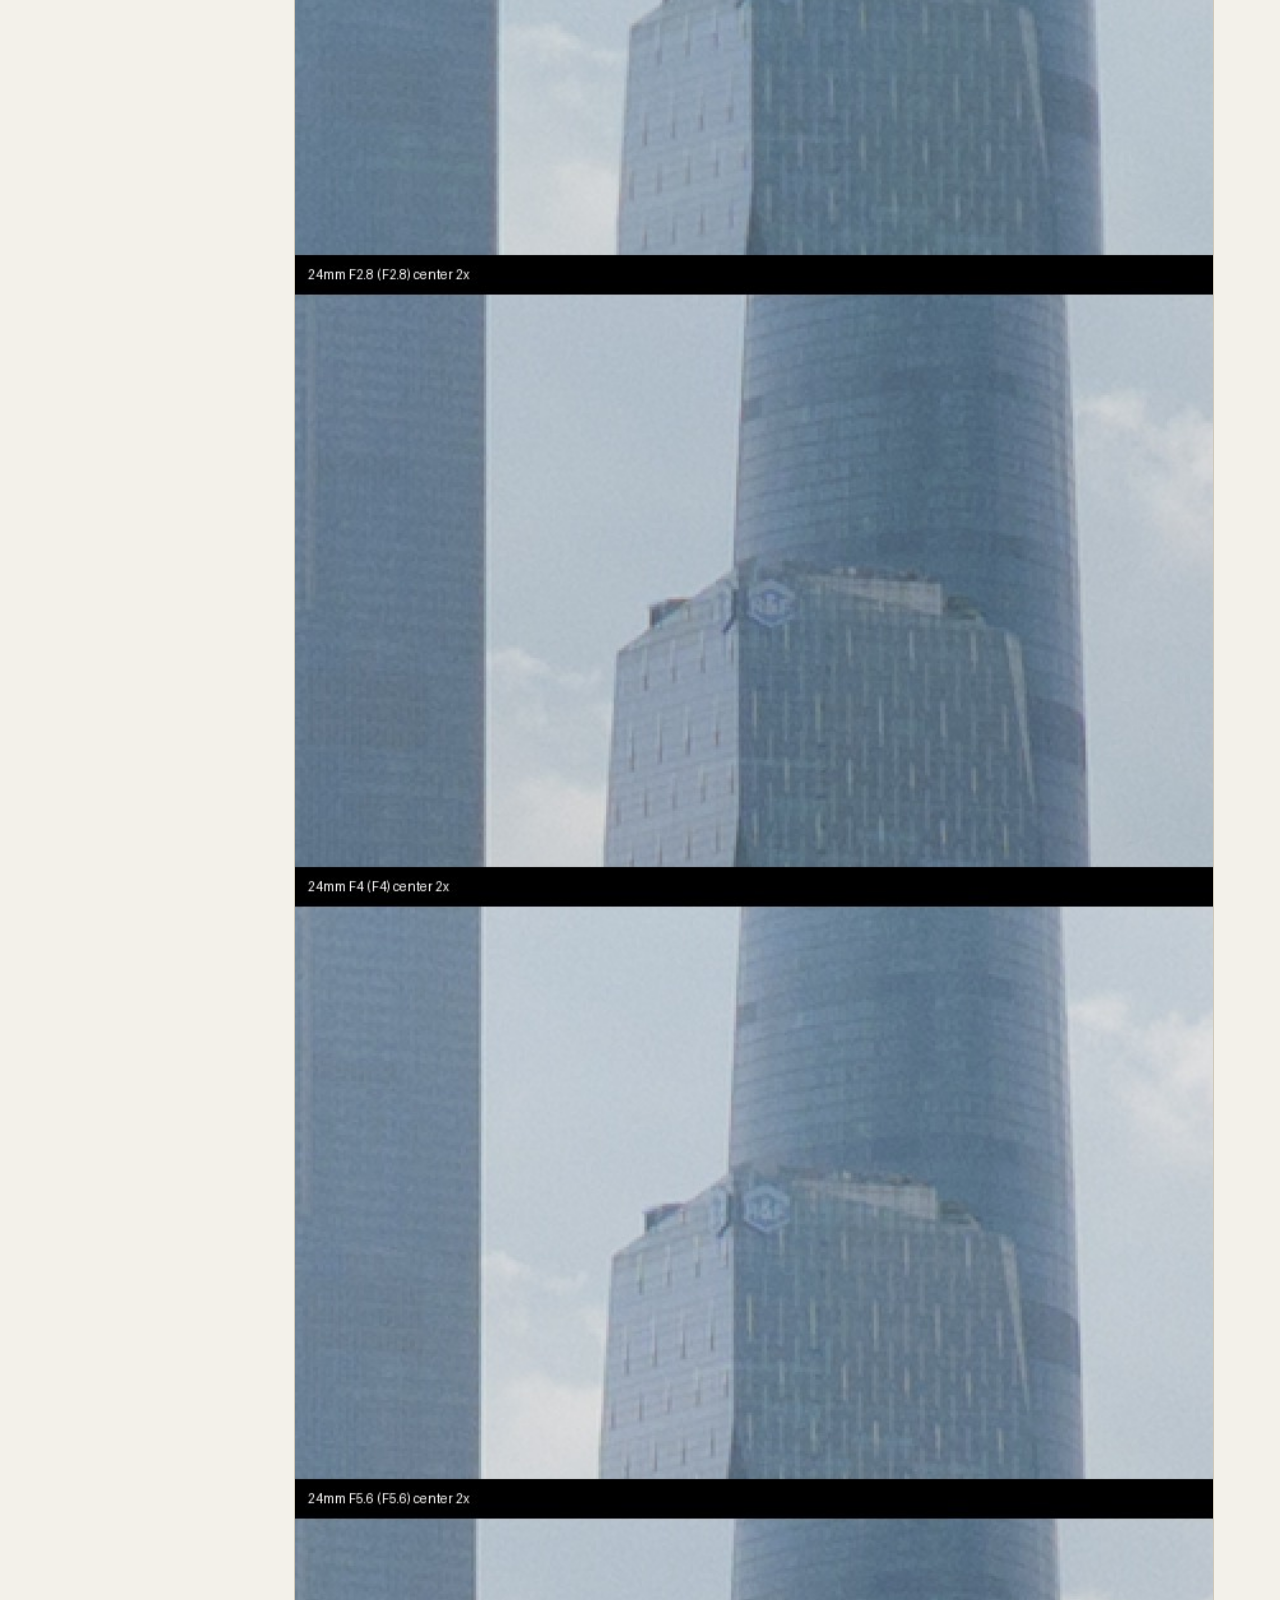
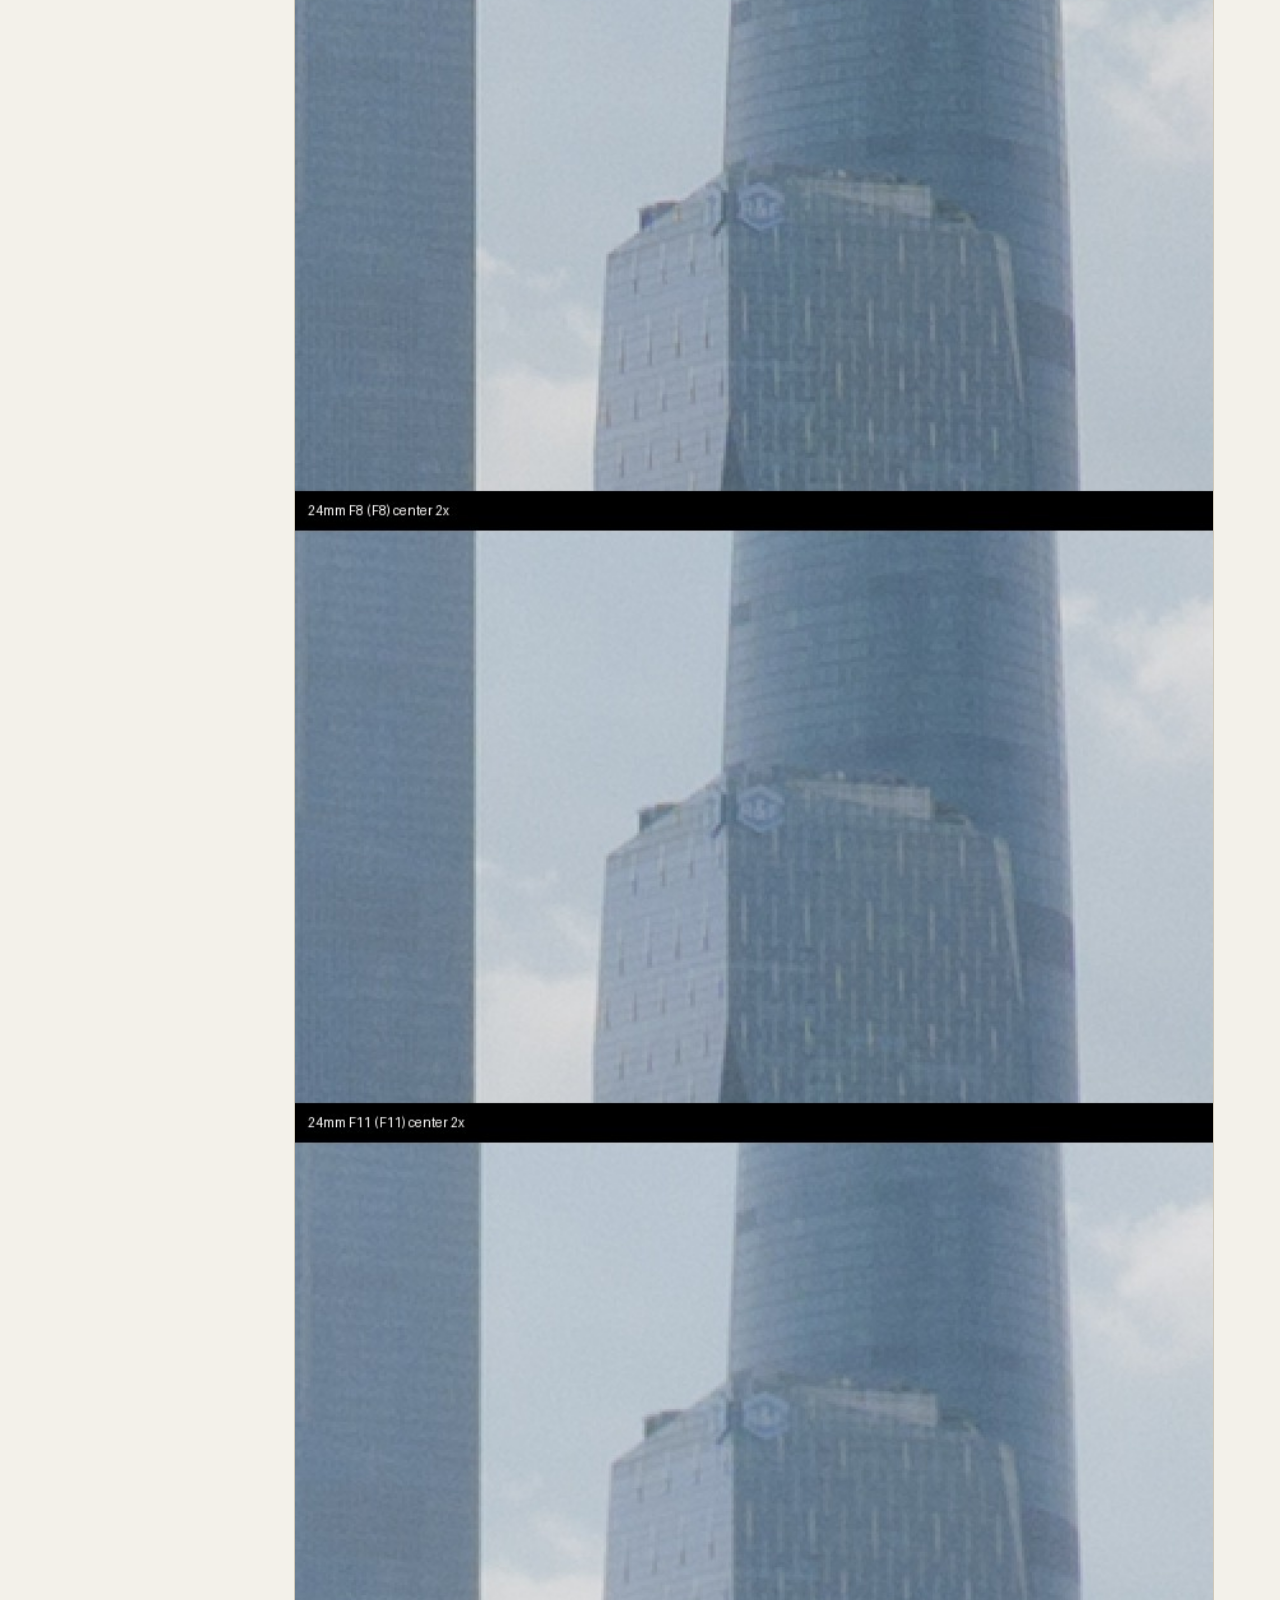
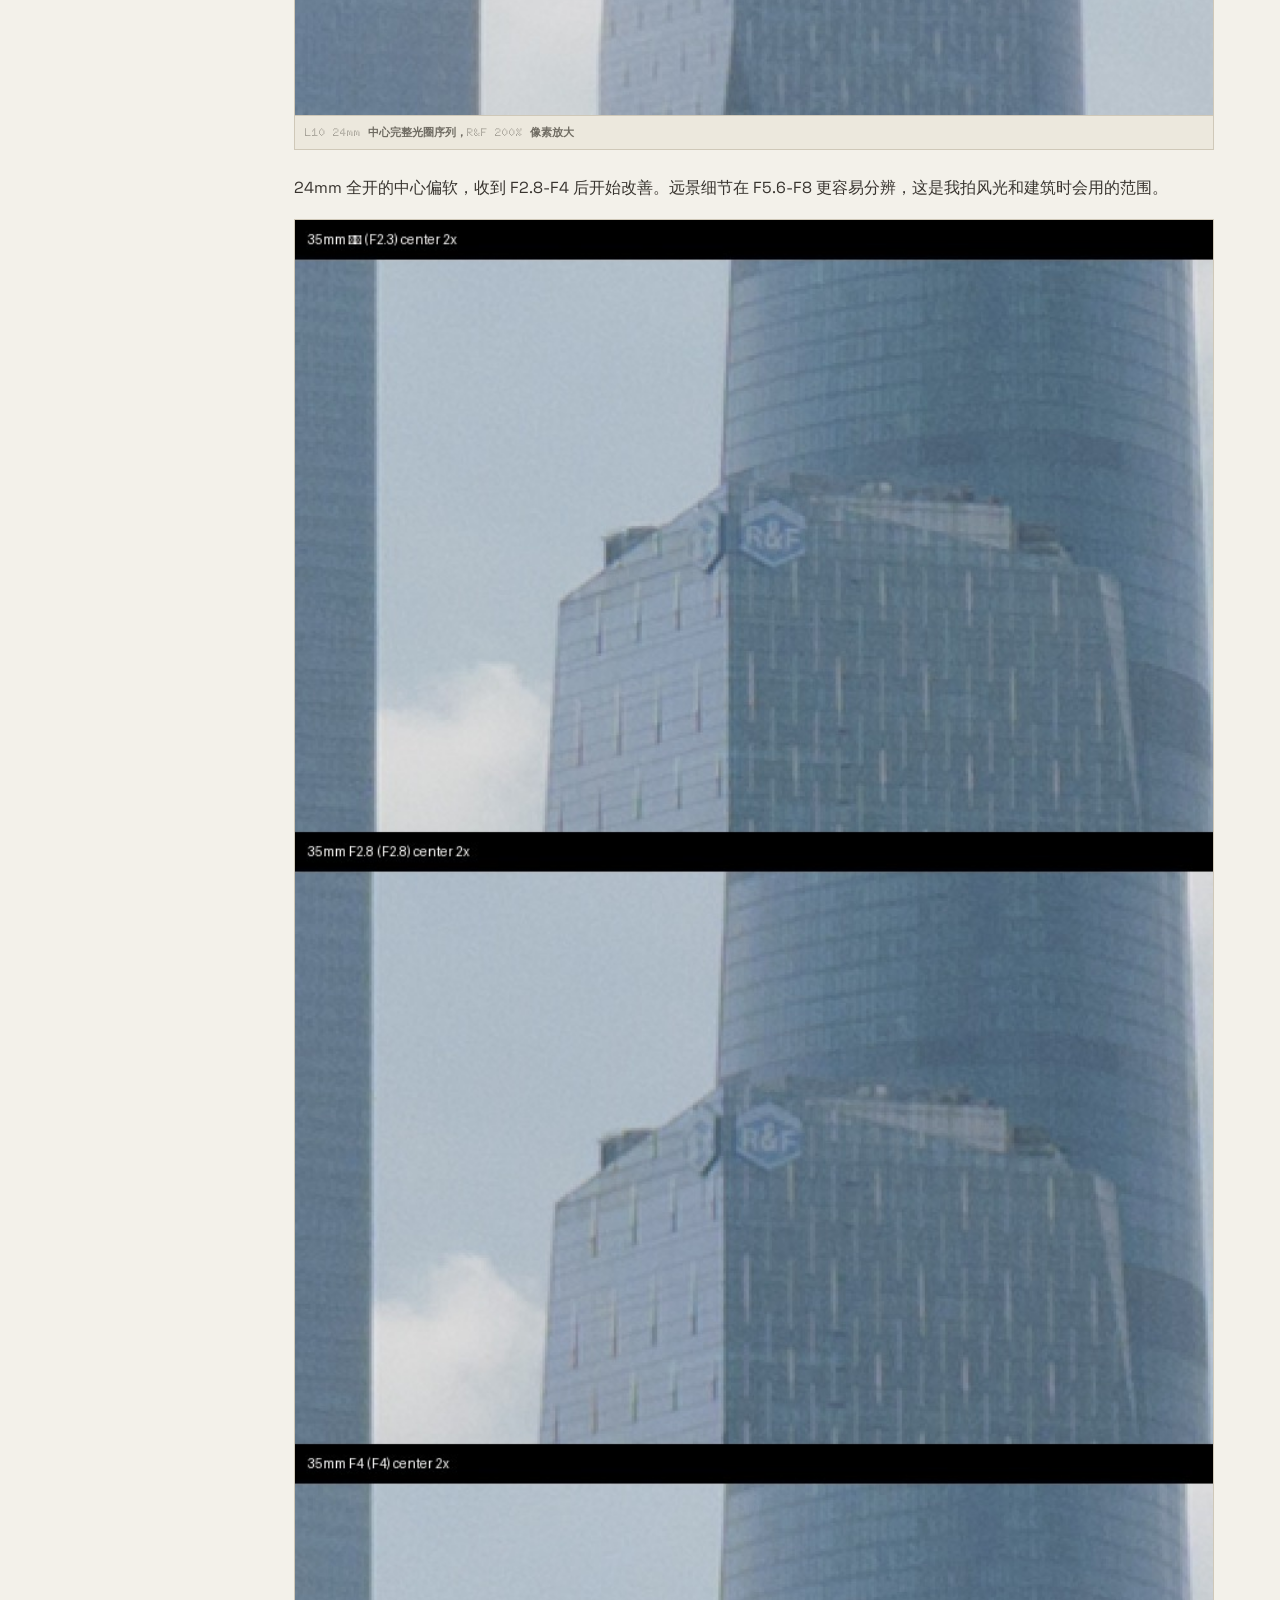
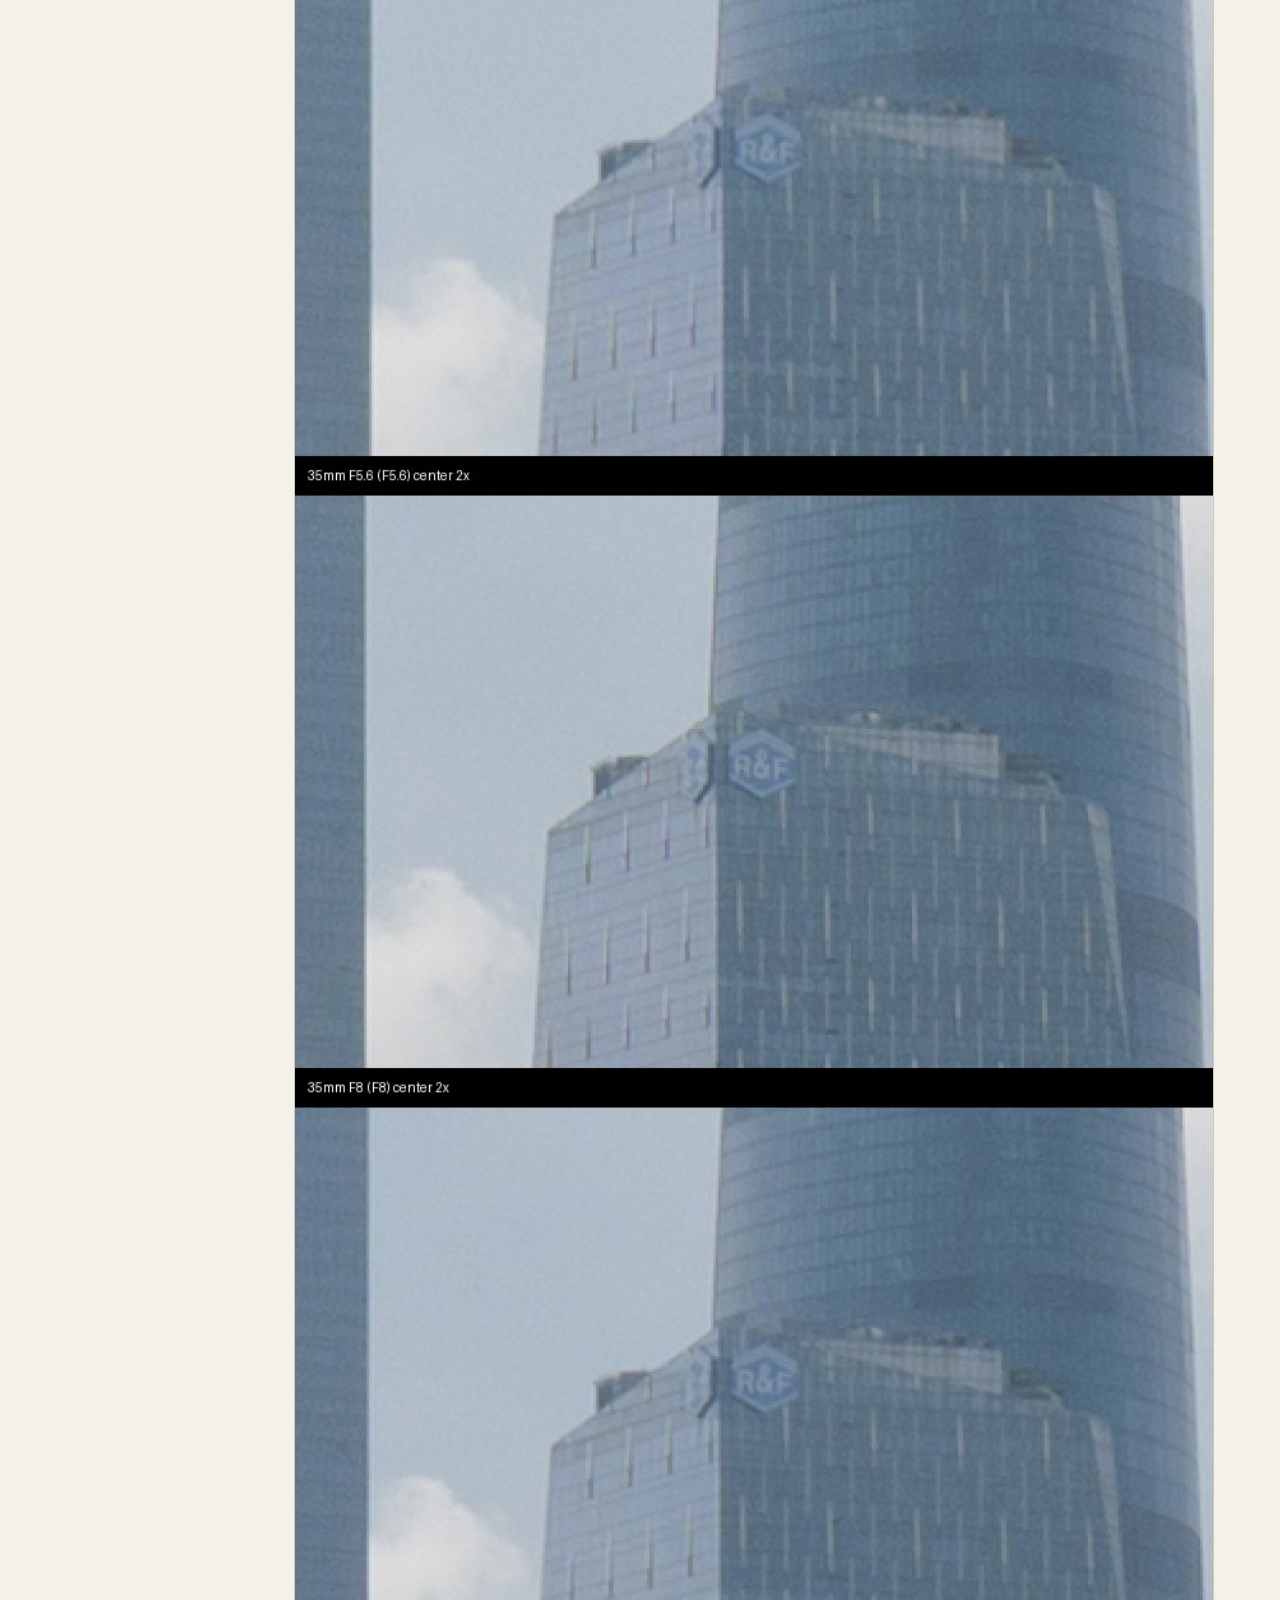
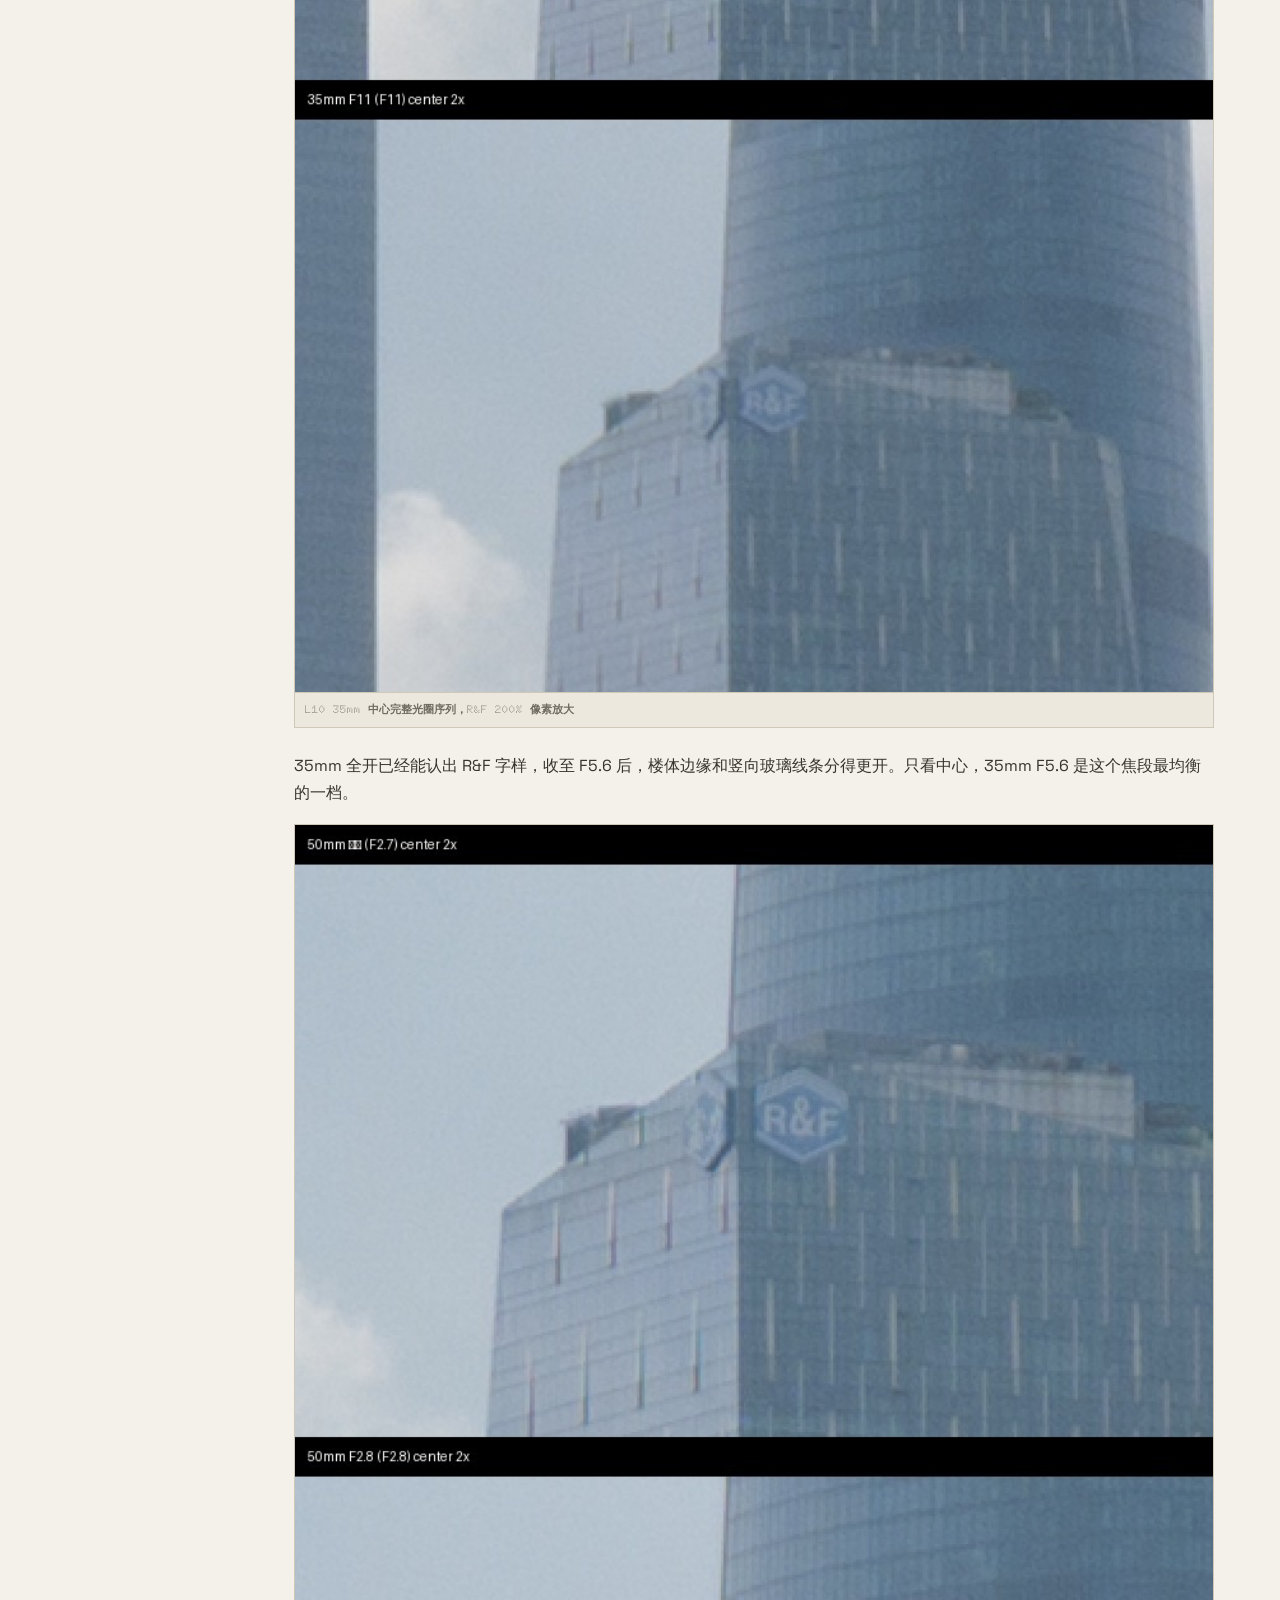
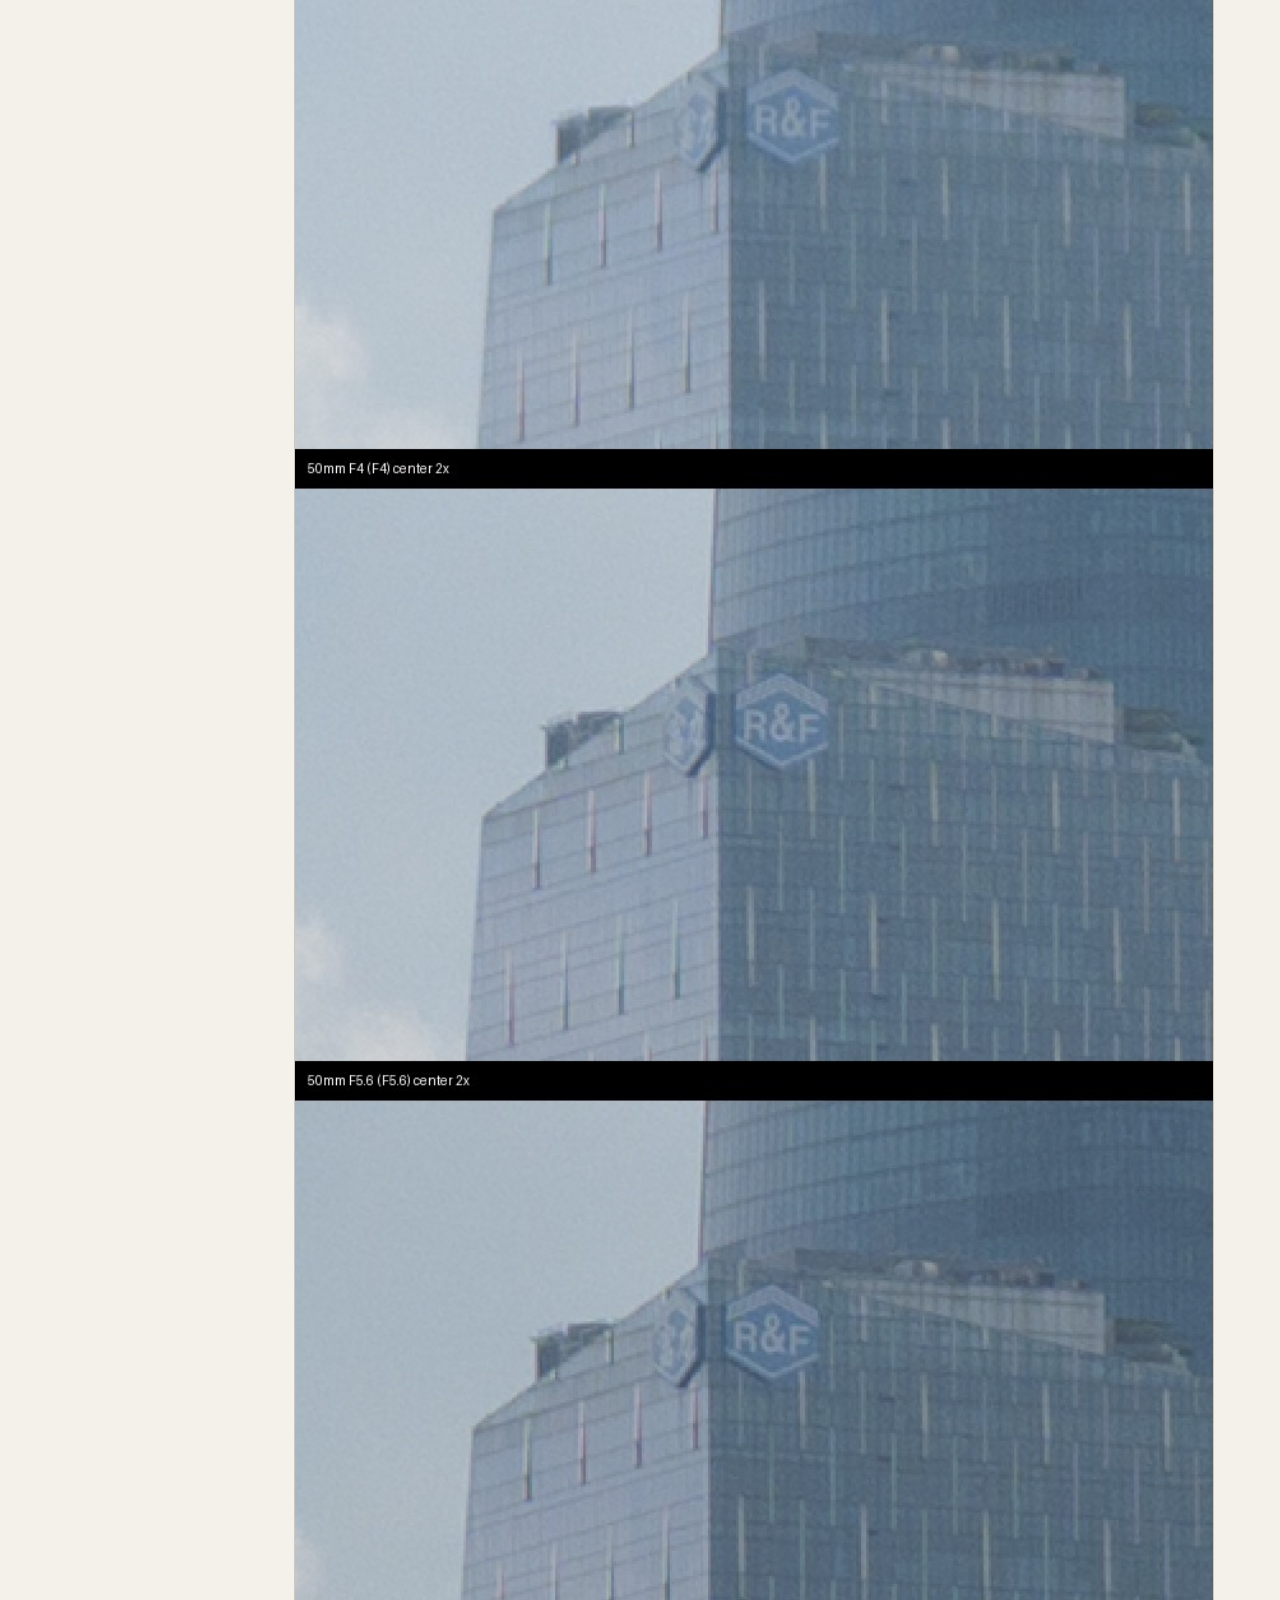
==== commit a8b56ac1: "sync themes across comparison tools" ====
--- a/index.html
+++ b/index.html
@@ -1244,16 +1244,32 @@
         button.setAttribute("title", theme === "dark" ? "切换到浅色" : "切换到深色");
         button.setAttribute("aria-label", theme === "dark" ? "切换到浅色" : "切换到深色");
       };
+      const syncToolFrames = (theme) => {
+        document.querySelectorAll("iframe[data-studio-tool-frame], iframe[data-day-sharpness-frame], iframe[data-l10-sharpness-frame]").forEach((frame) => {
+          try {
+            frame.contentWindow?.postMessage({ type: "l10-theme", theme }, window.location.origin);
+          } catch (error) {}
+        });
+      };
       button.addEventListener("click", () => {
         const next = currentTheme() === "dark" ? "light" : "dark";
         root.dataset.theme = next;
         try {
           localStorage.setItem("l10-theme", next);
         } catch (error) {}
+        syncToolFrames(next);
         render();
       });
       systemDark.addEventListener("change", () => {
         if (!hasSavedTheme()) render();
+      });
+      window.addEventListener("storage", (event) => {
+        if (event.key !== "l10-theme") return;
+        const saved = event.newValue;
+        if (saved === "dark" || saved === "light") root.dataset.theme = saved;
+        else delete root.dataset.theme;
+        syncToolFrames(saved);
+        render();
       });
       render();
     })();
--- a/tools/tool-ui.css
+++ b/tools/tool-ui.css
@@ -151,6 +151,30 @@
   }
 }
 
+:root[data-theme="dark"] {
+  color-scheme: dark;
+  --tool-bg: #050505;
+  --tool-surface: #0c0c0c;
+  --tool-surface-2: #151515;
+  --tool-line: #2a2a2a;
+  --tool-text: #f2f2f2;
+  --tool-muted: #8a8a8a;
+  --tool-faint: #4d4d4d;
+  --tool-accent: #ff2a2a;
+}
+
+:root[data-theme="light"] {
+  color-scheme: light;
+  --tool-bg: #f3f1ea;
+  --tool-surface: #fffdf6;
+  --tool-surface-2: #ece8dd;
+  --tool-line: #cfc8b8;
+  --tool-text: #111;
+  --tool-muted: #6f6b62;
+  --tool-faint: #a19a8e;
+  --tool-accent: #d71920;
+}
+
 @media (max-width: 720px) {
   :root { --tool-control-height: 40px; }
 
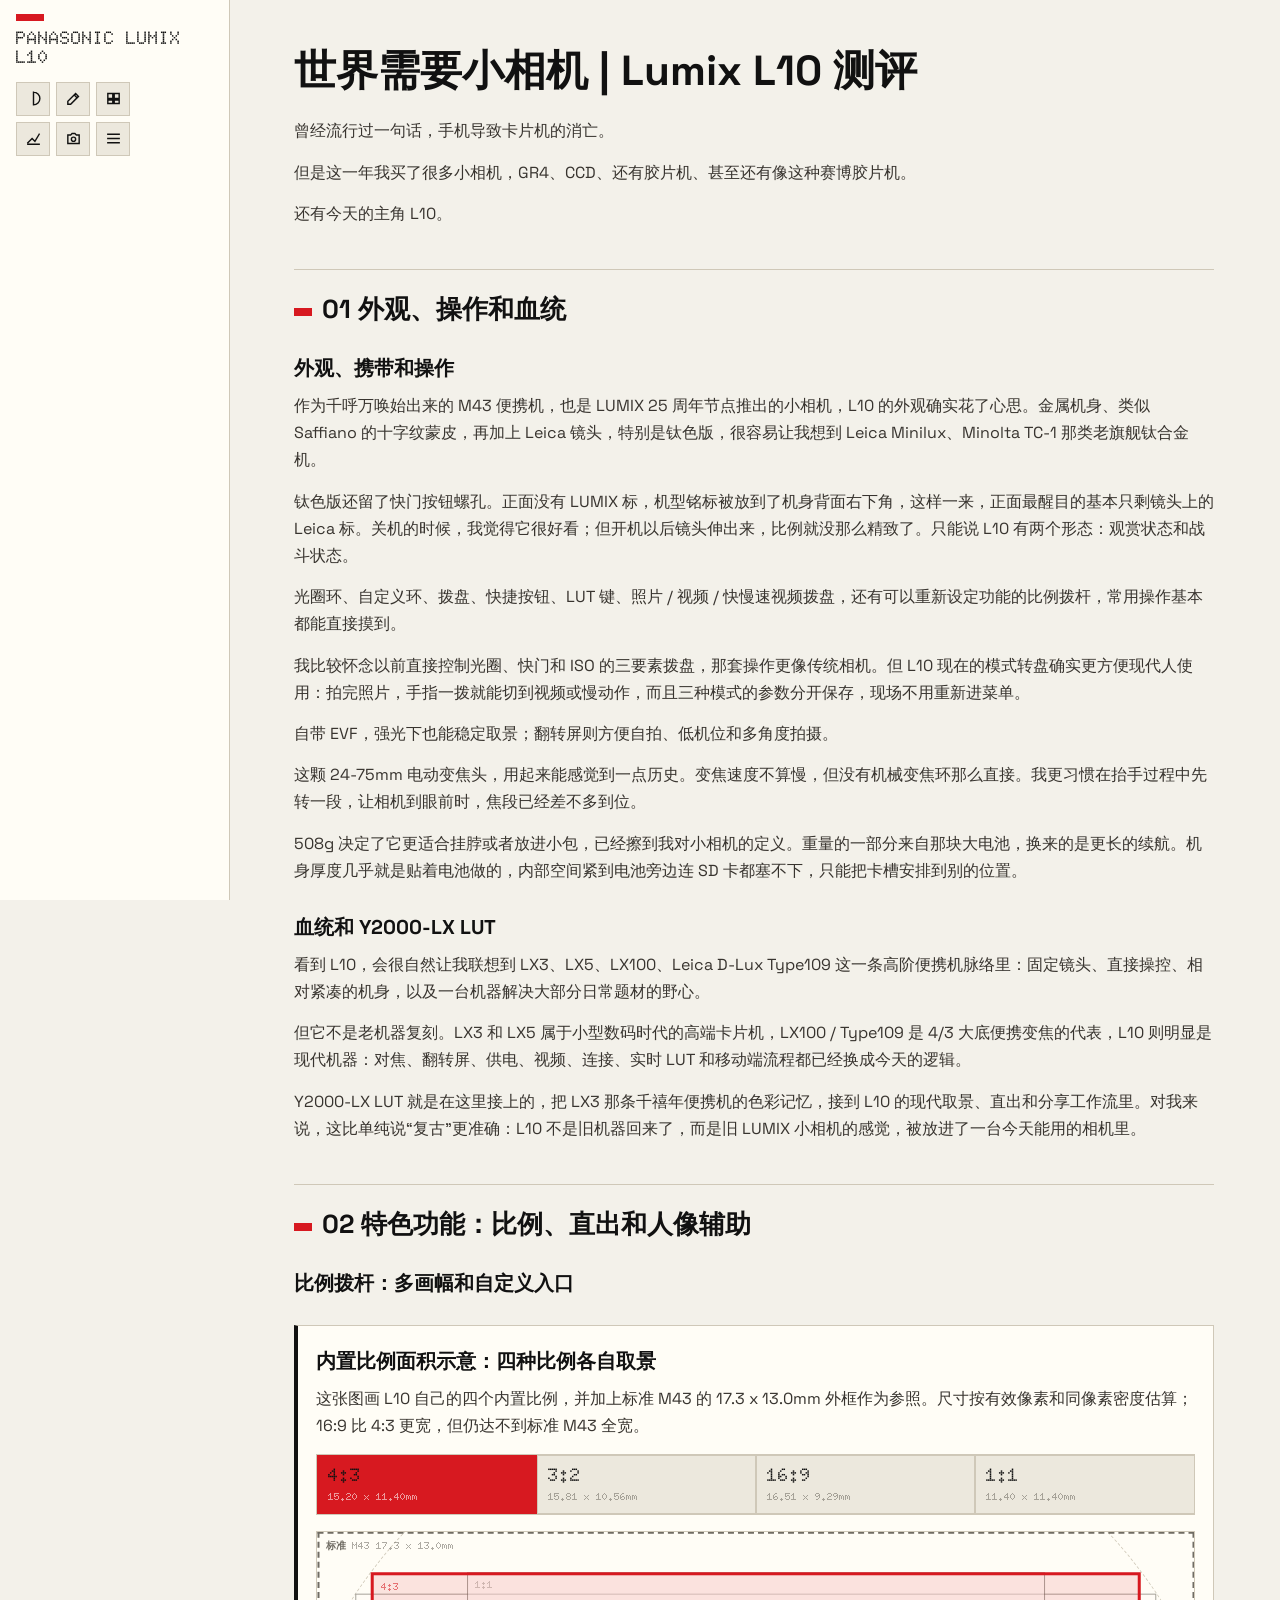
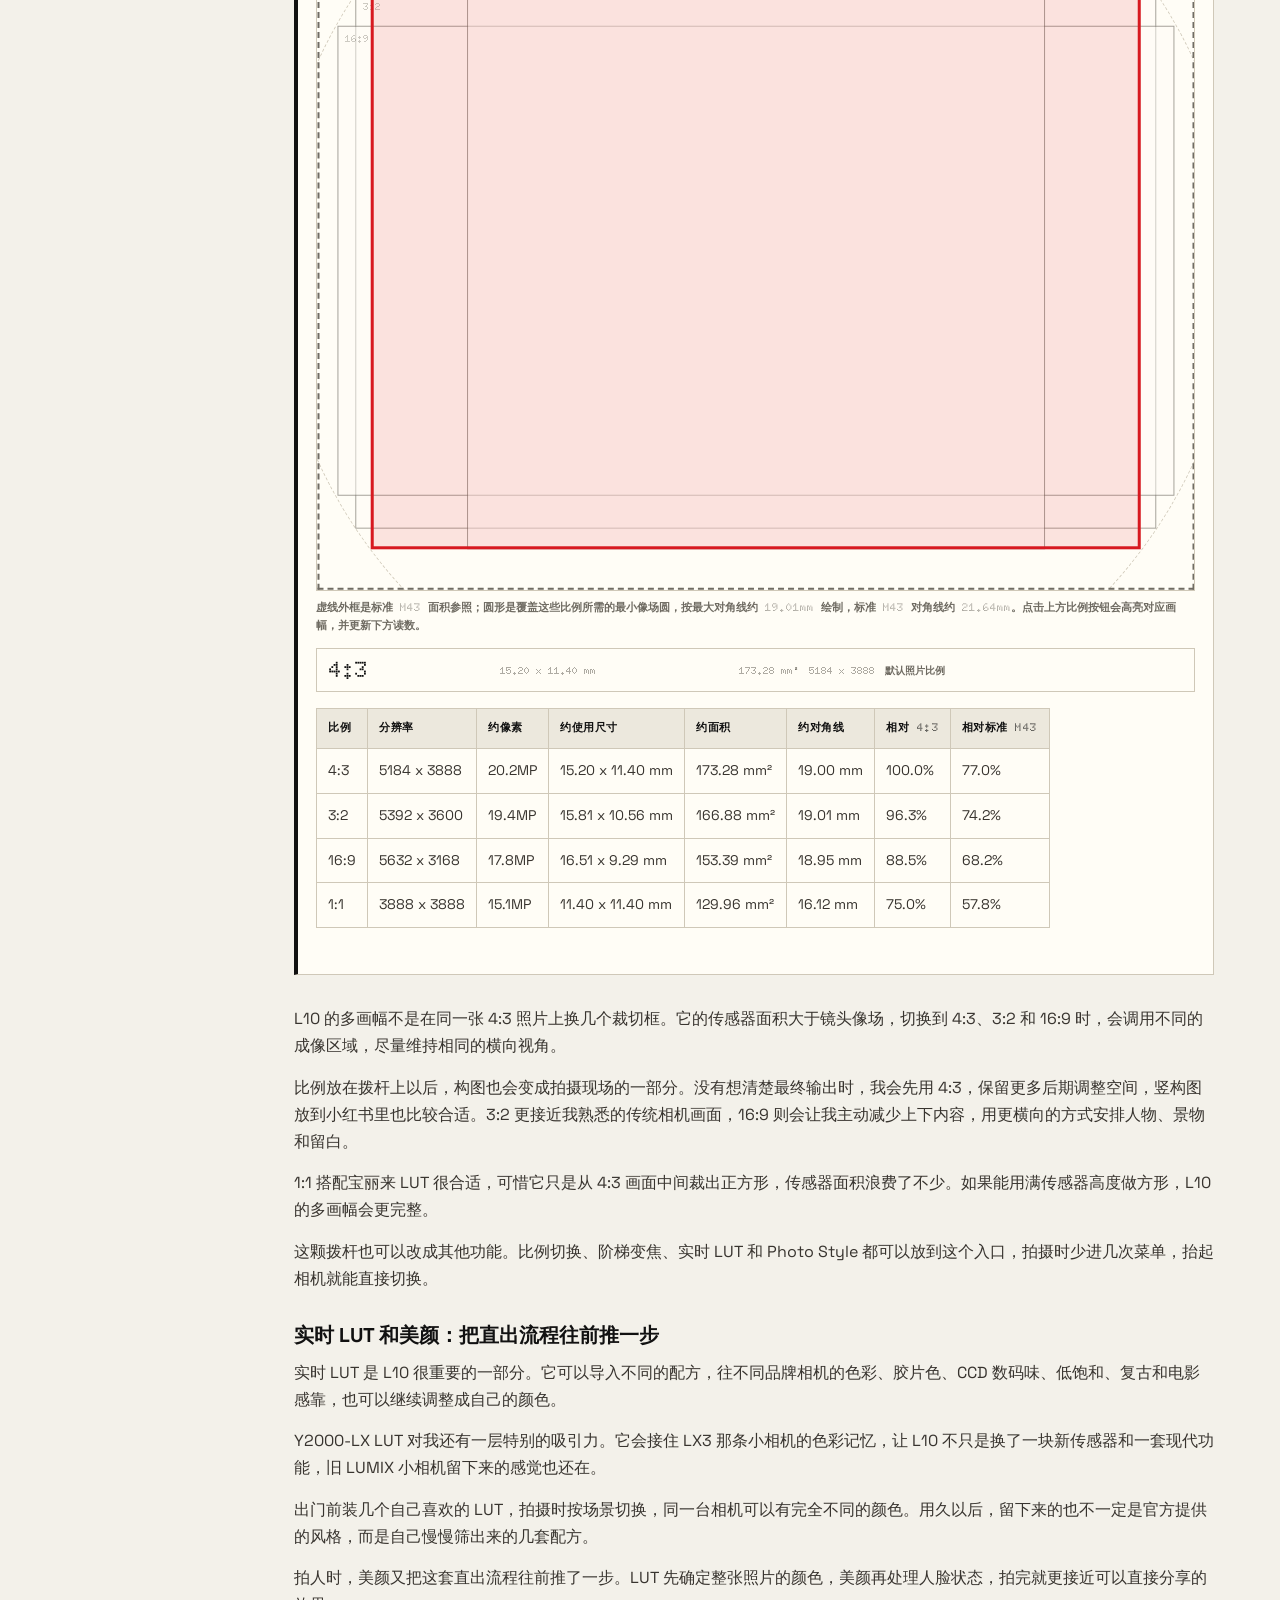
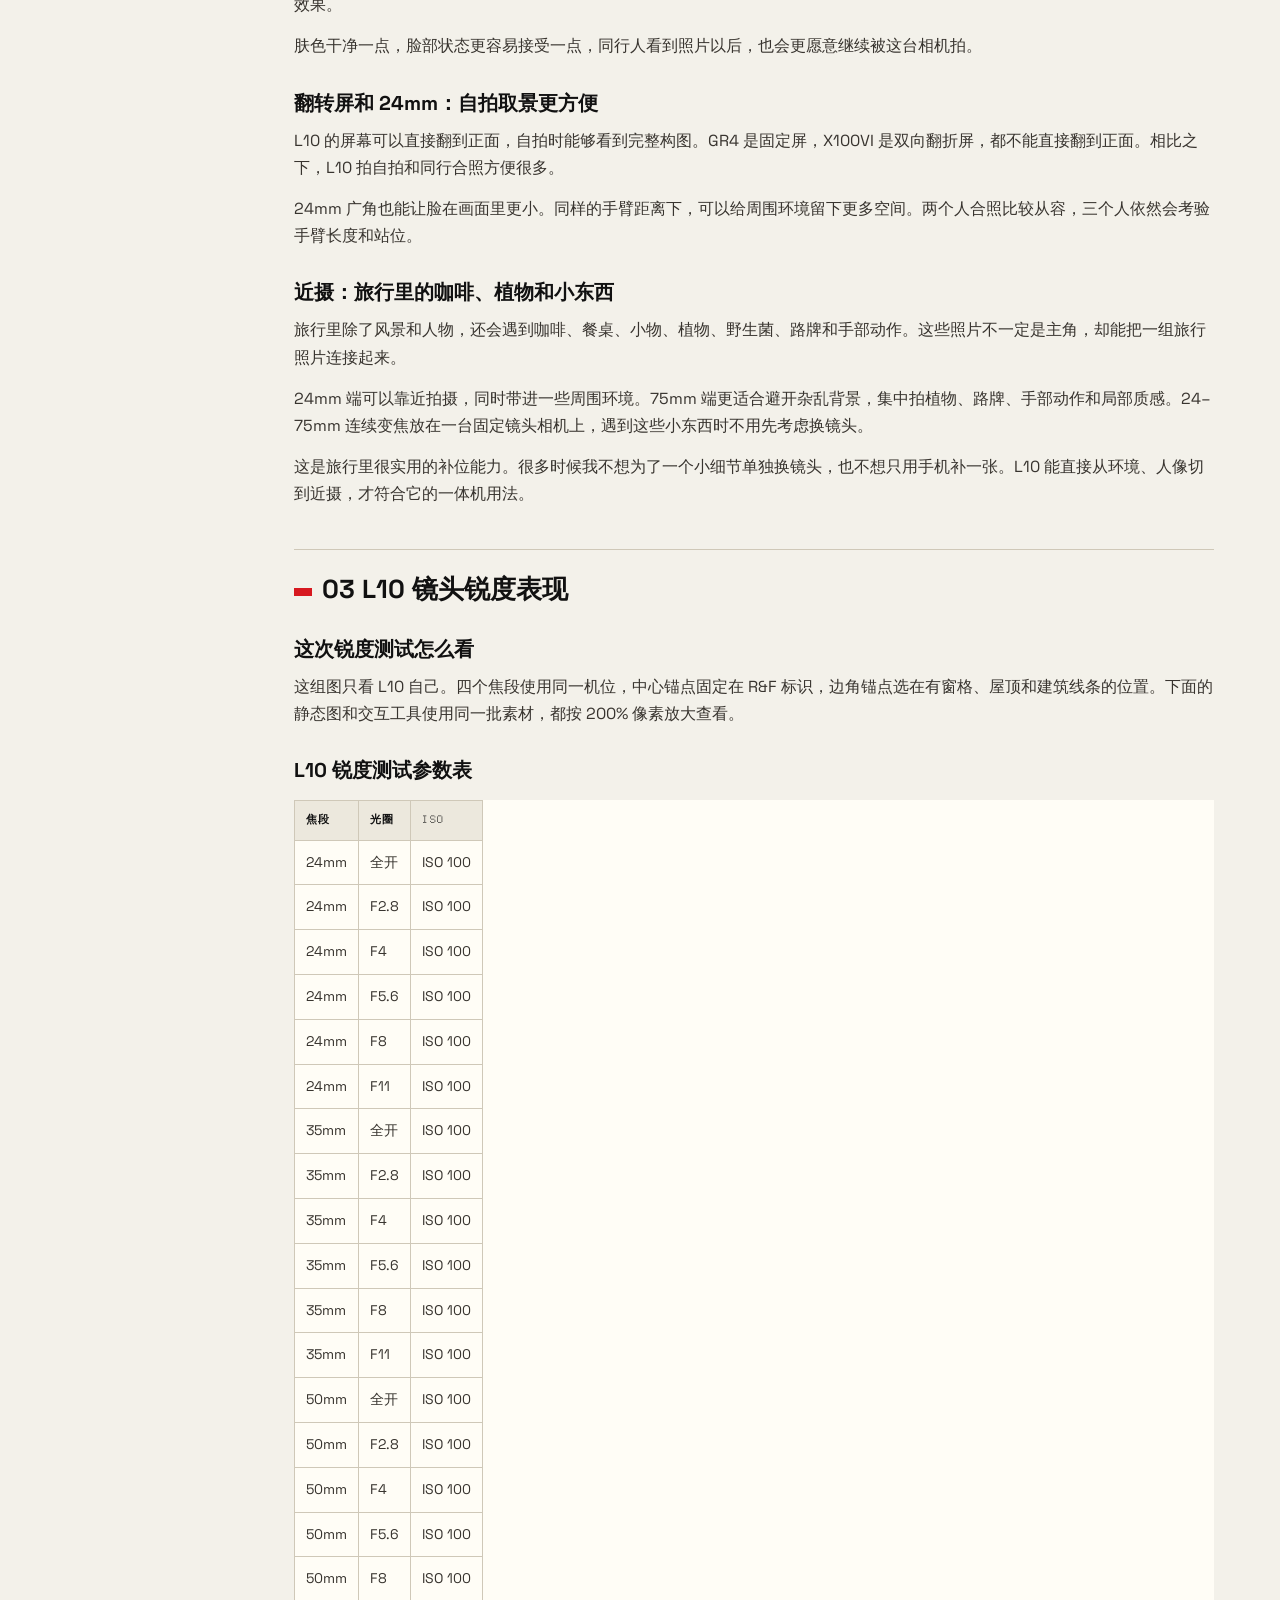
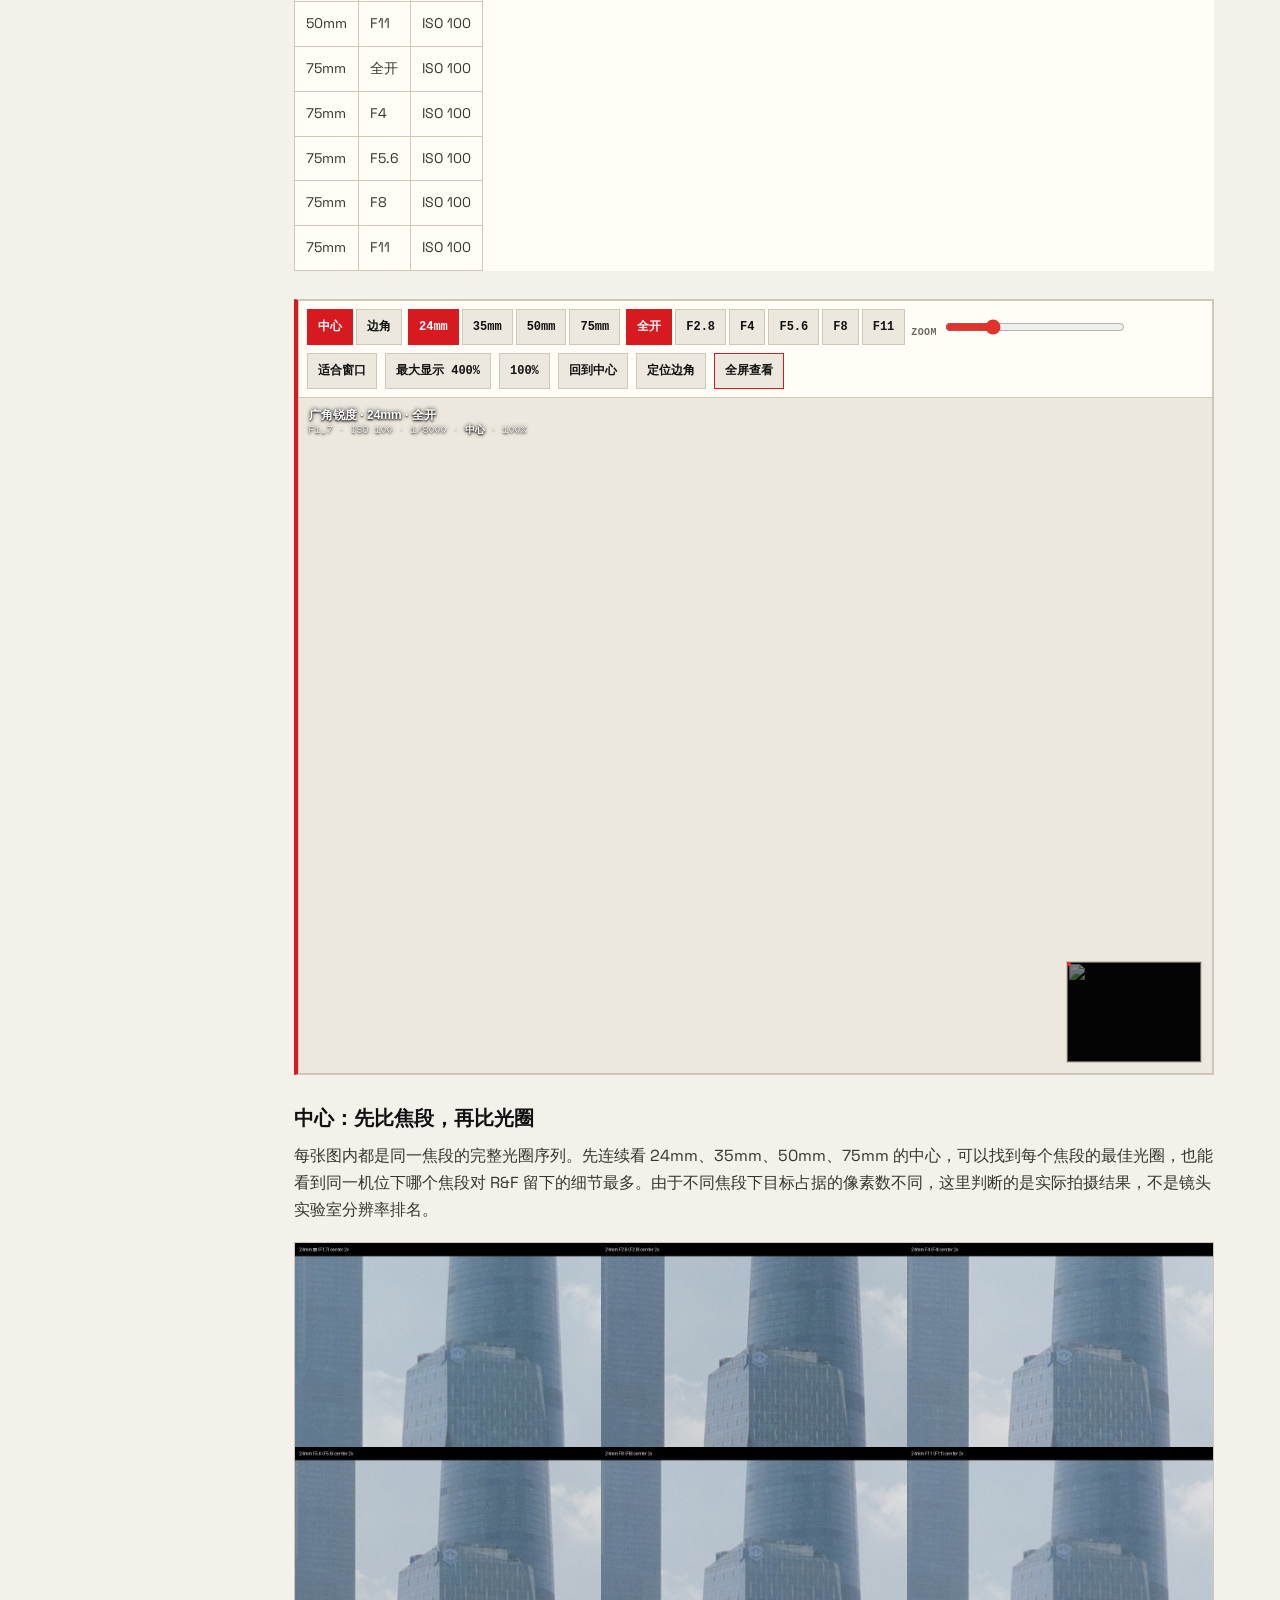
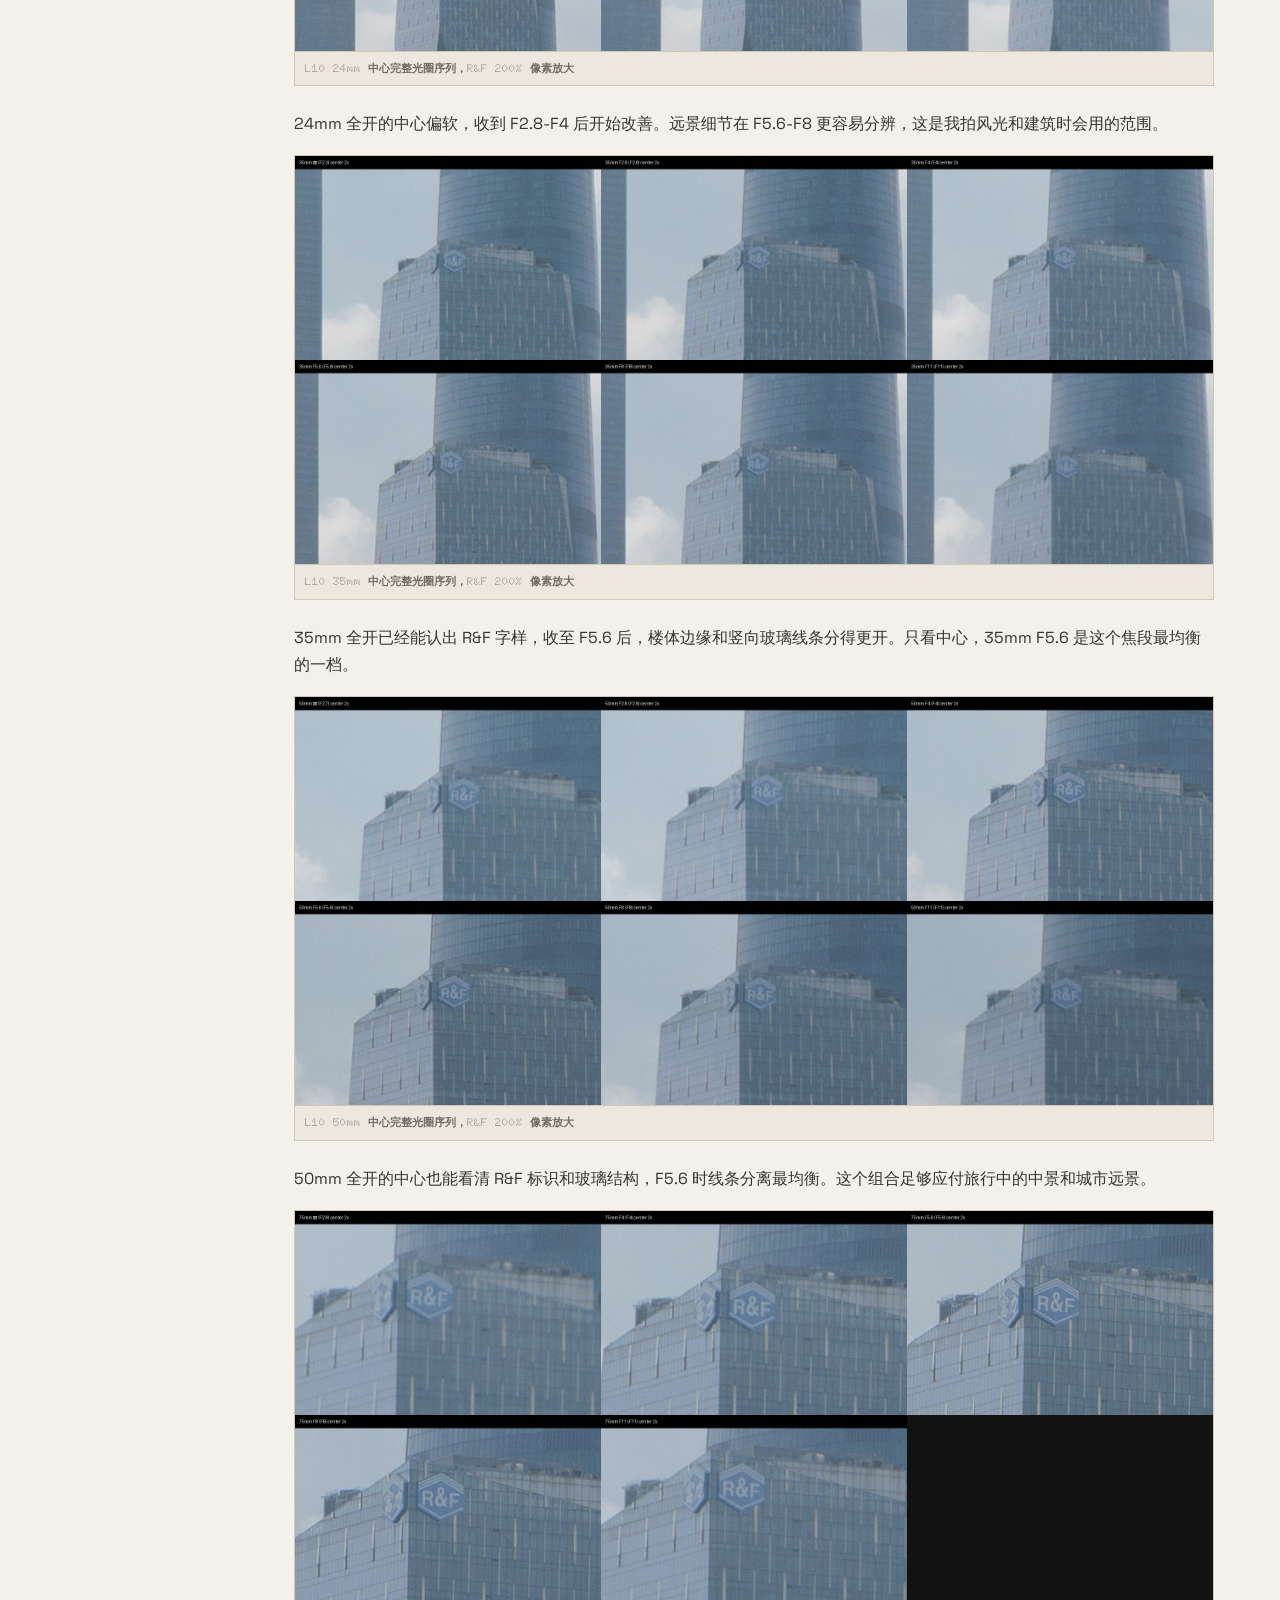
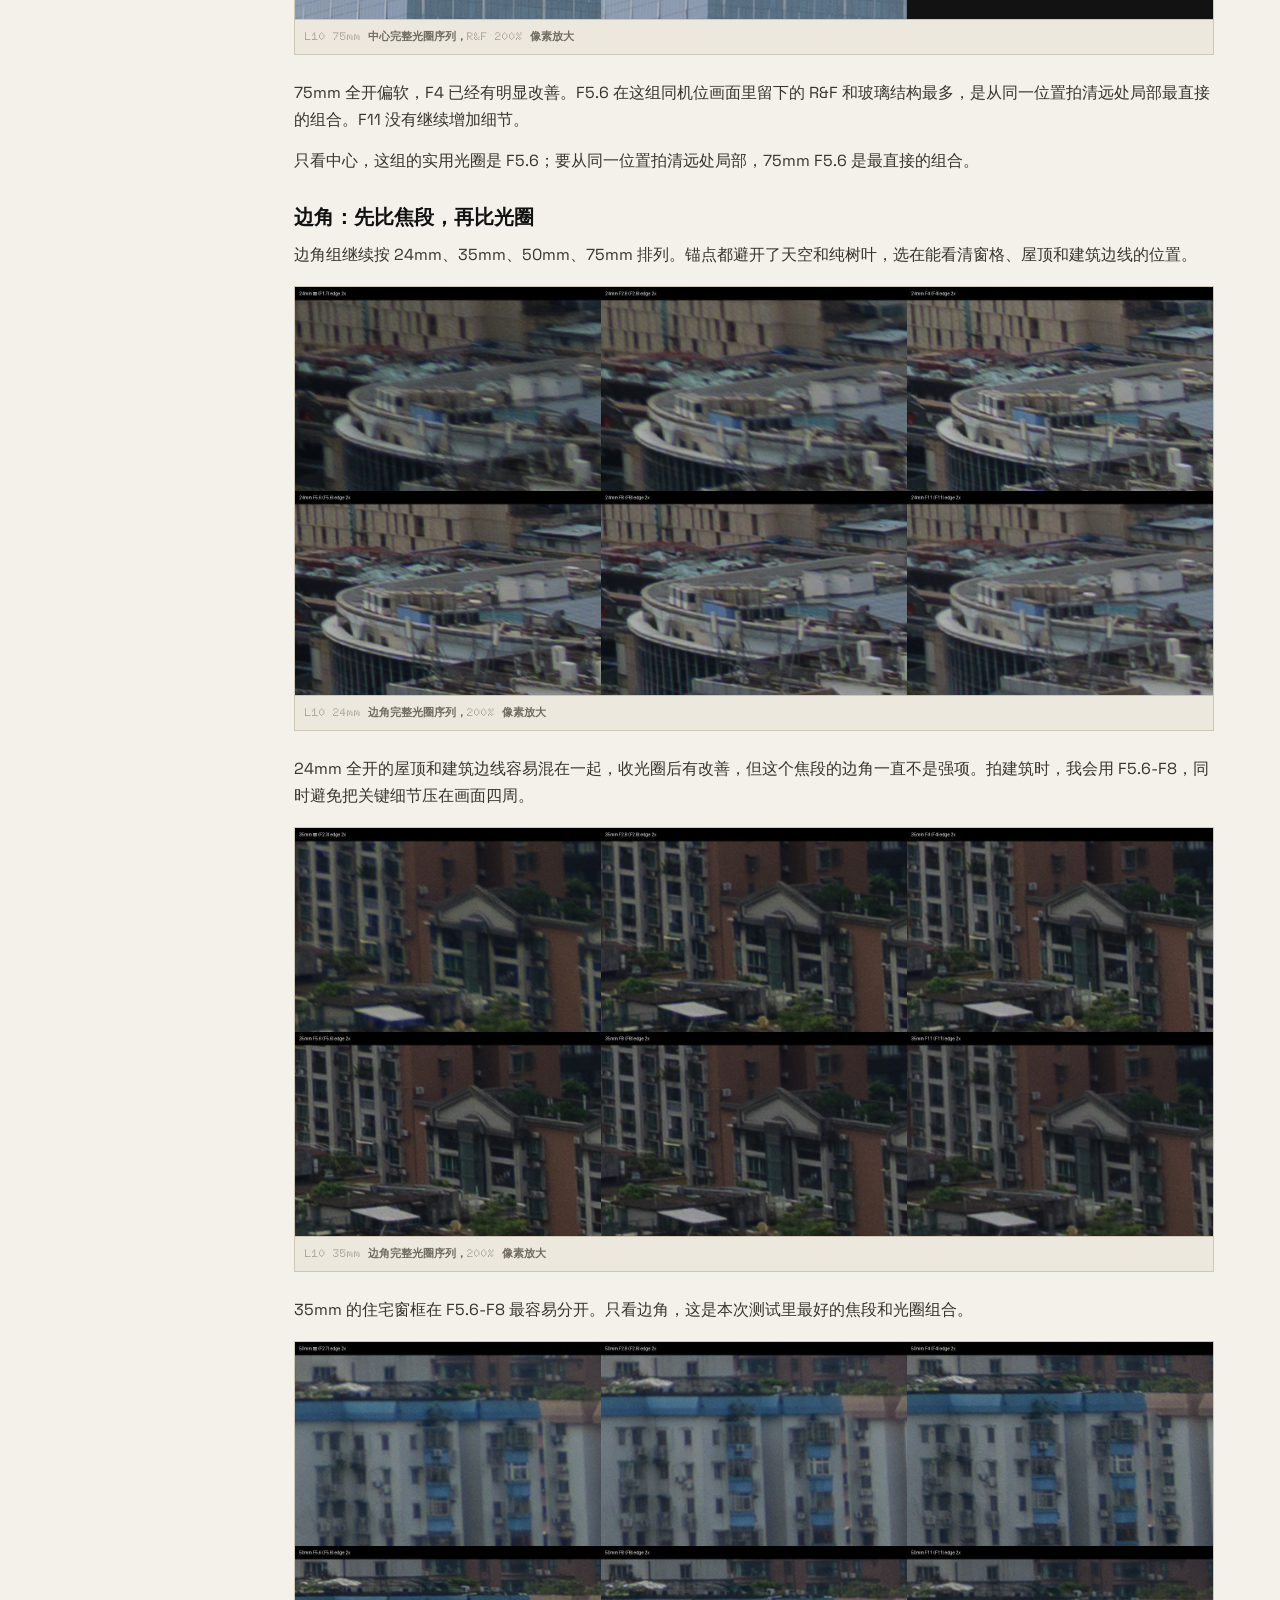
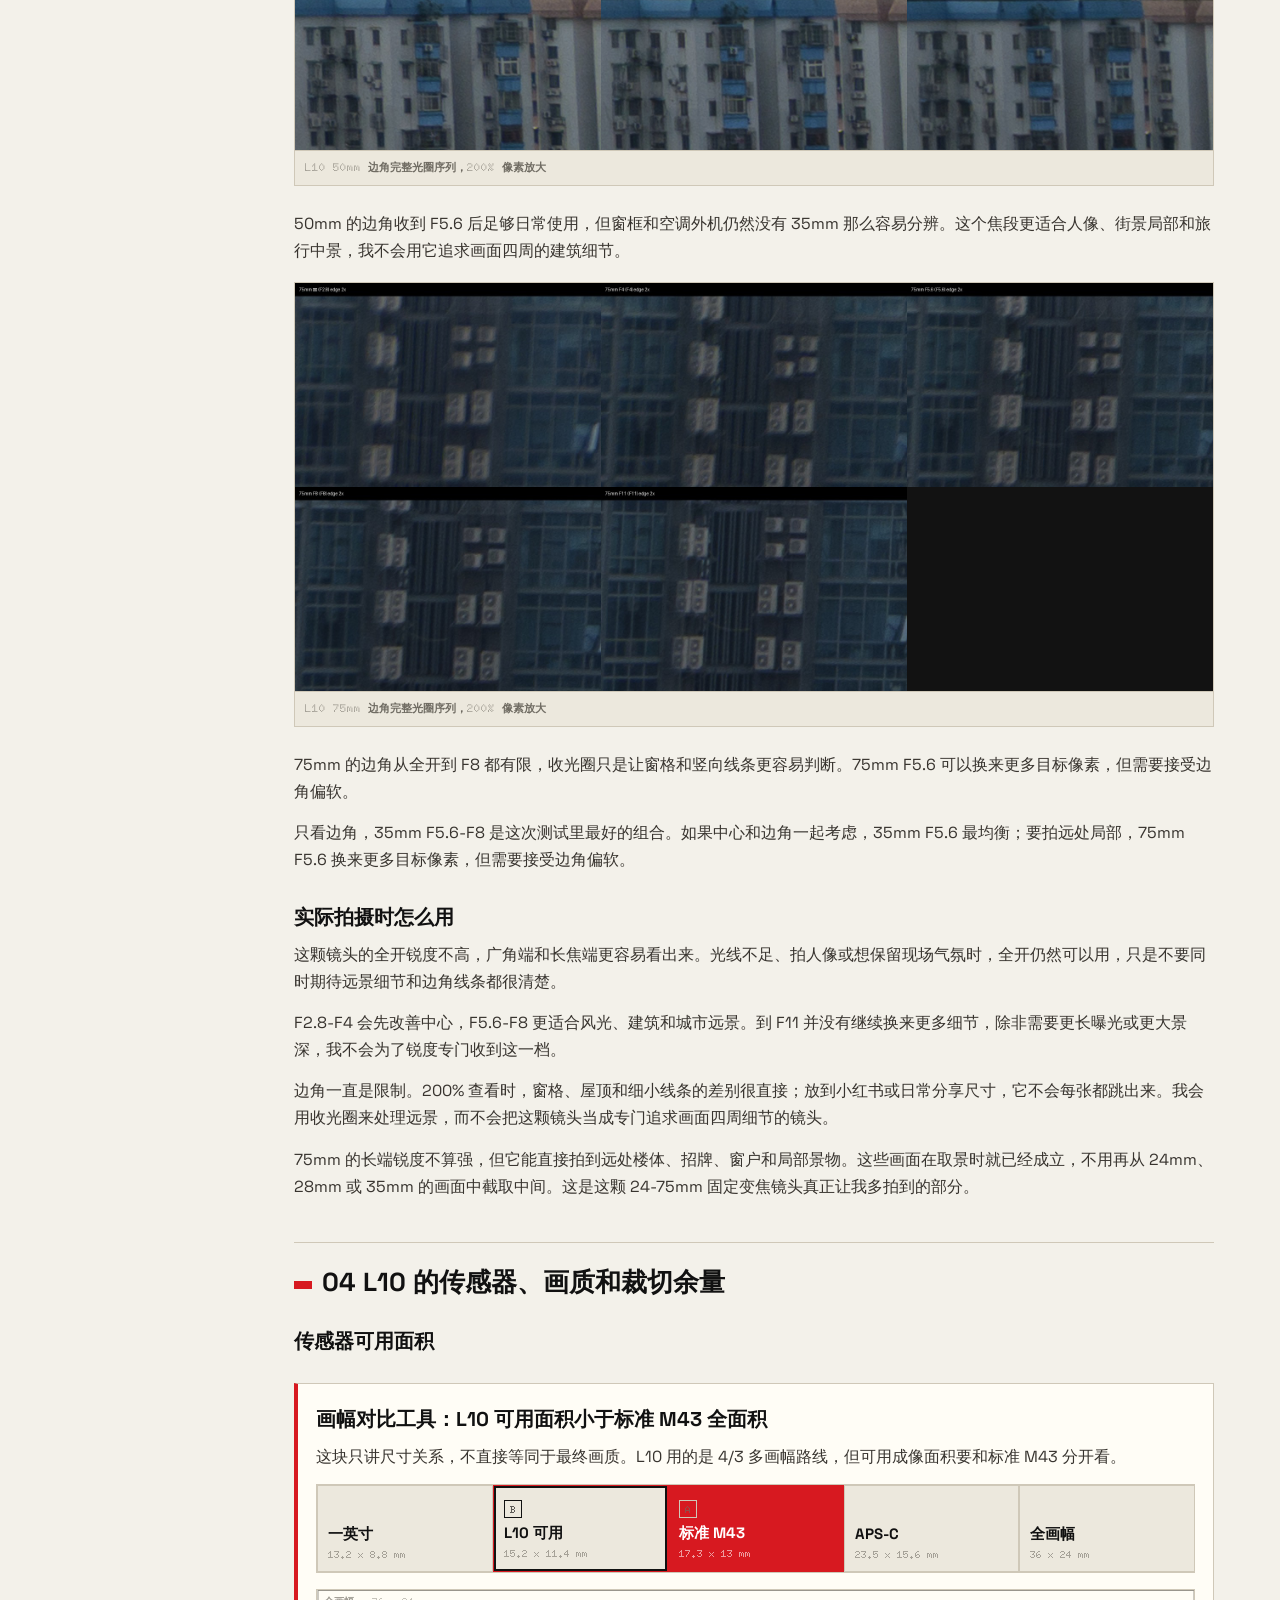
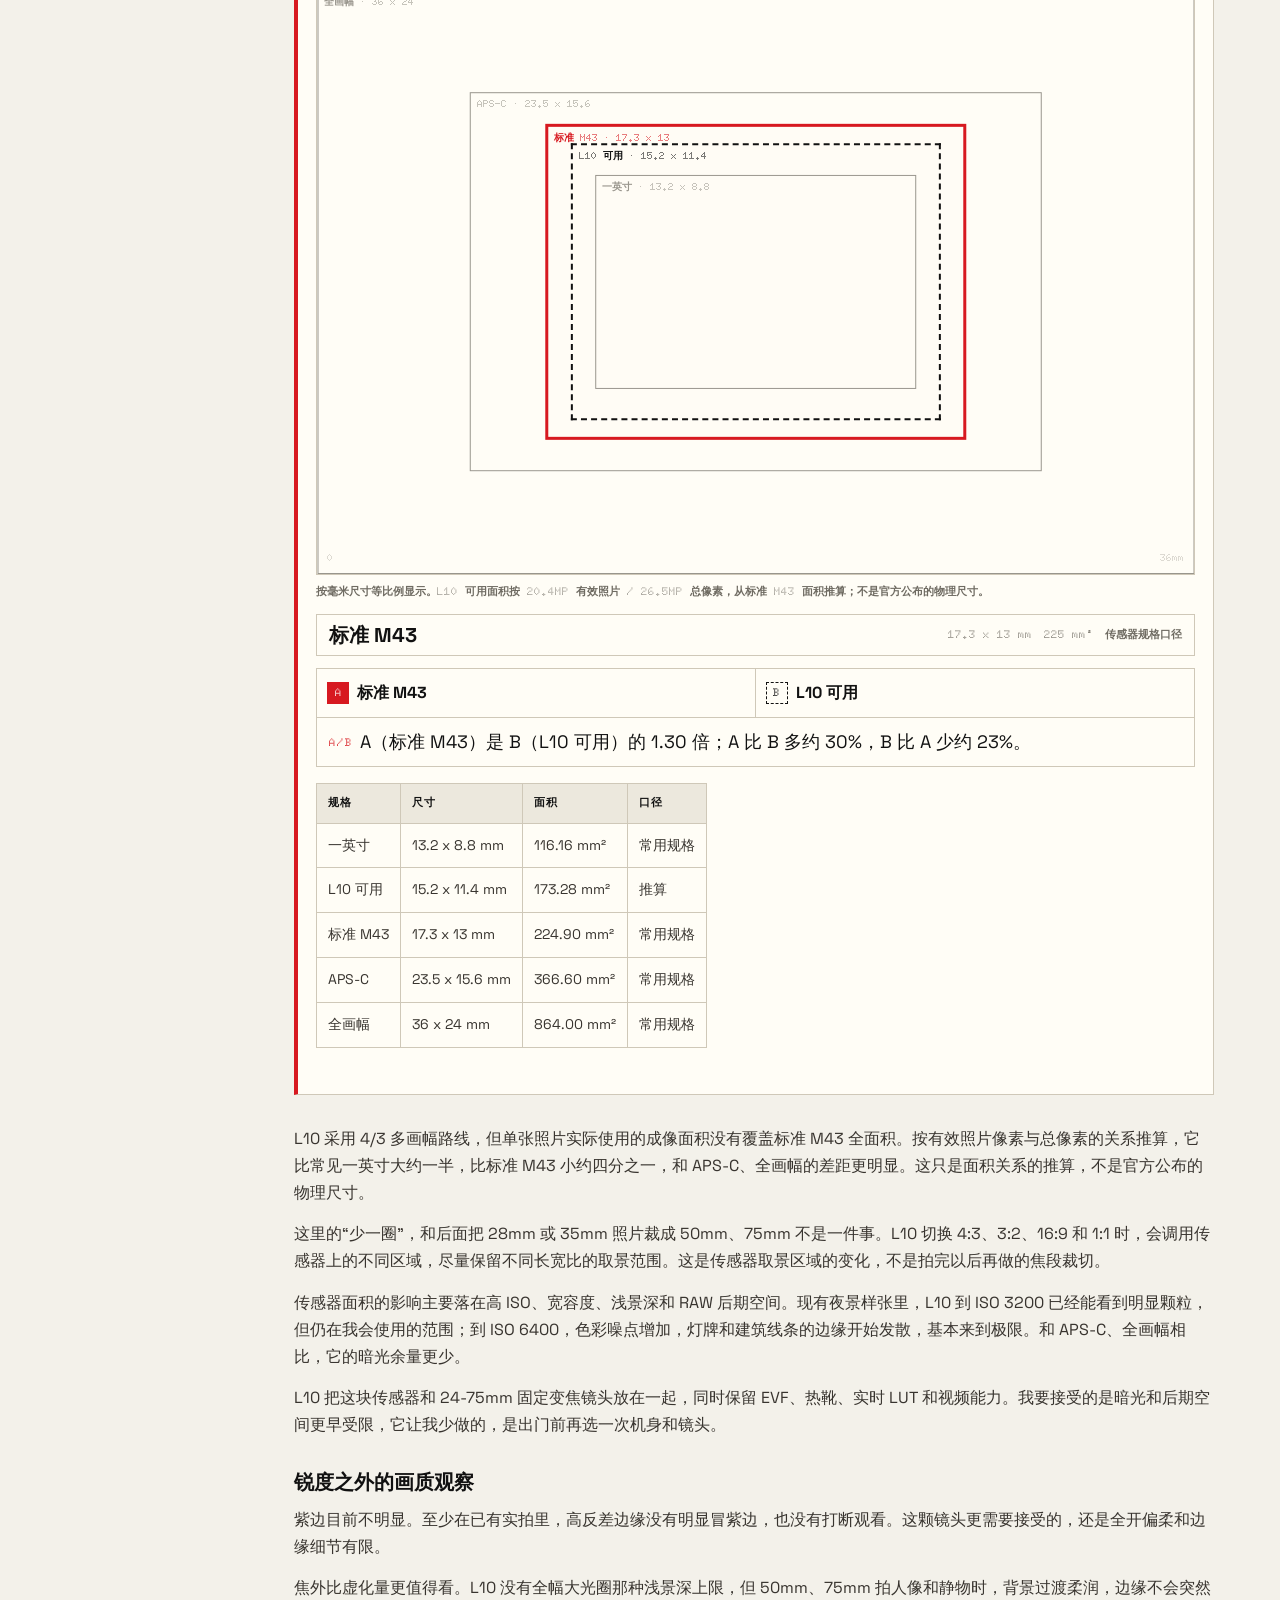
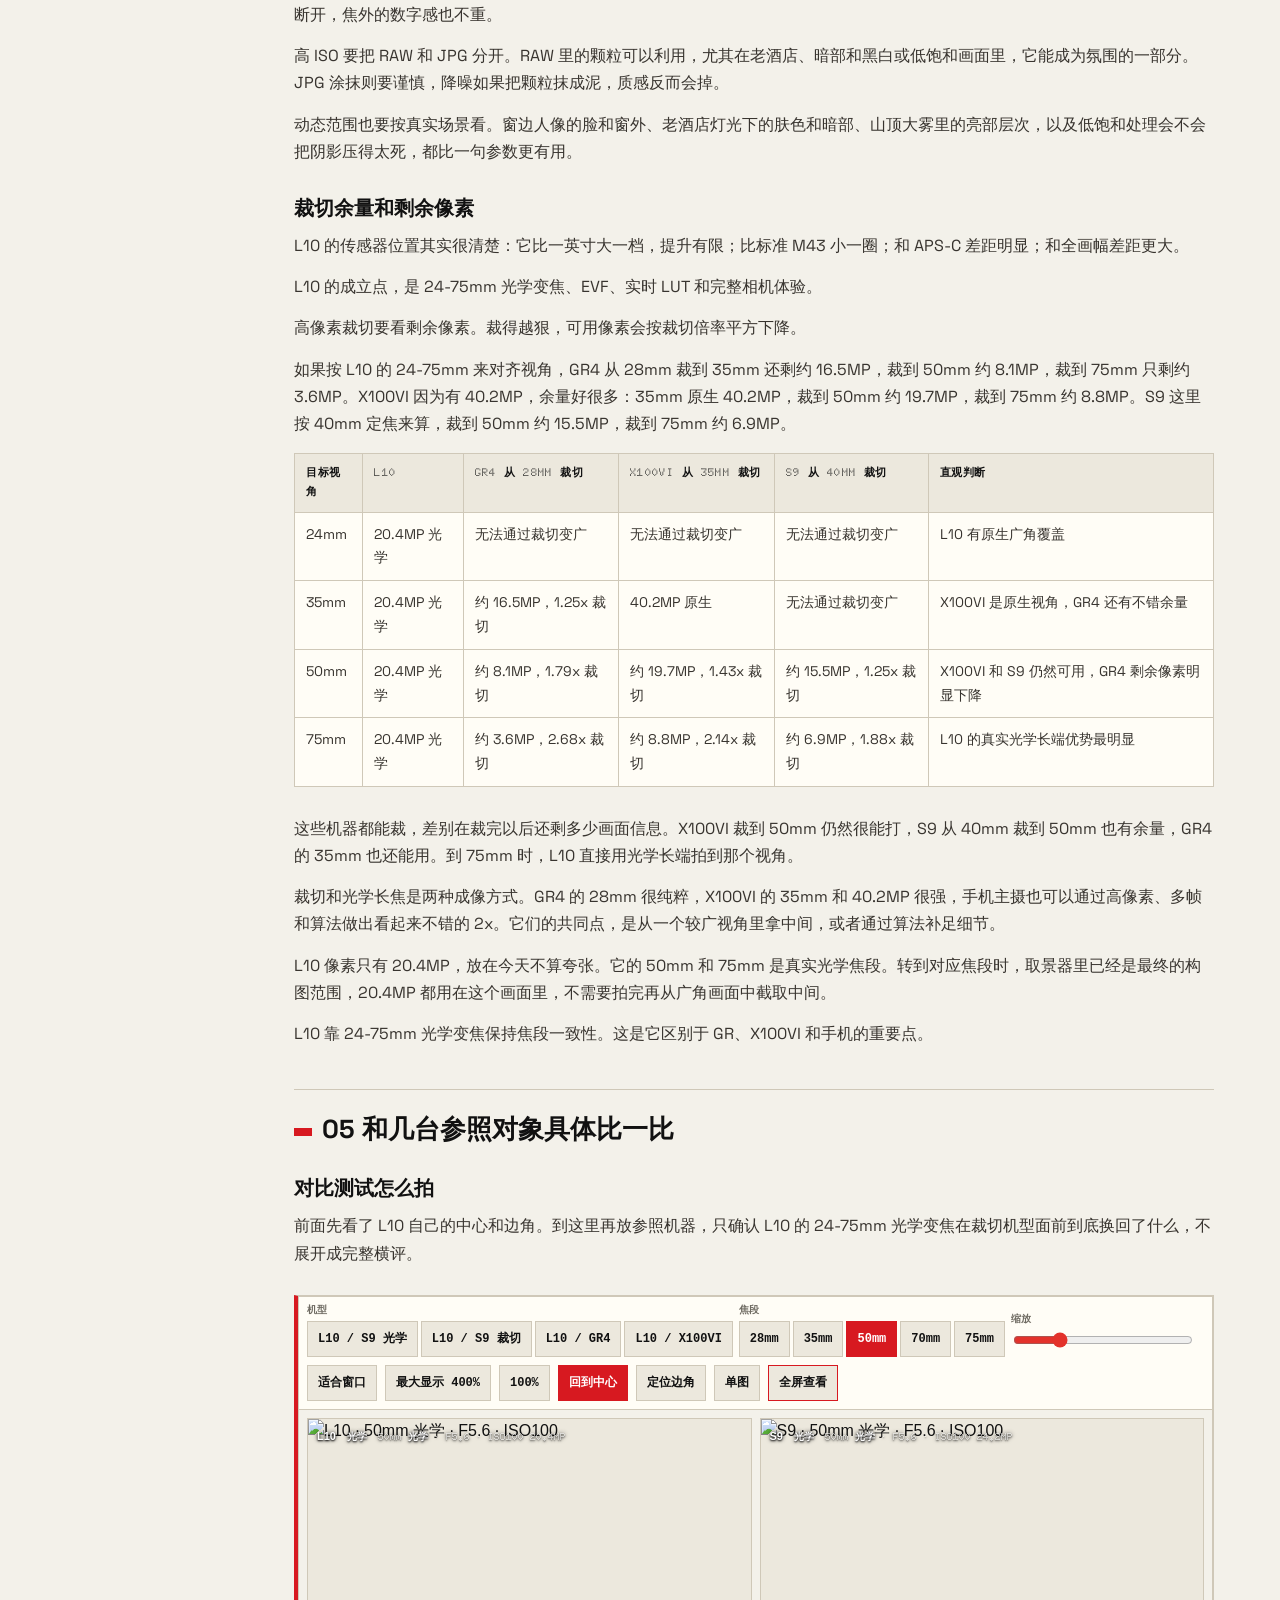
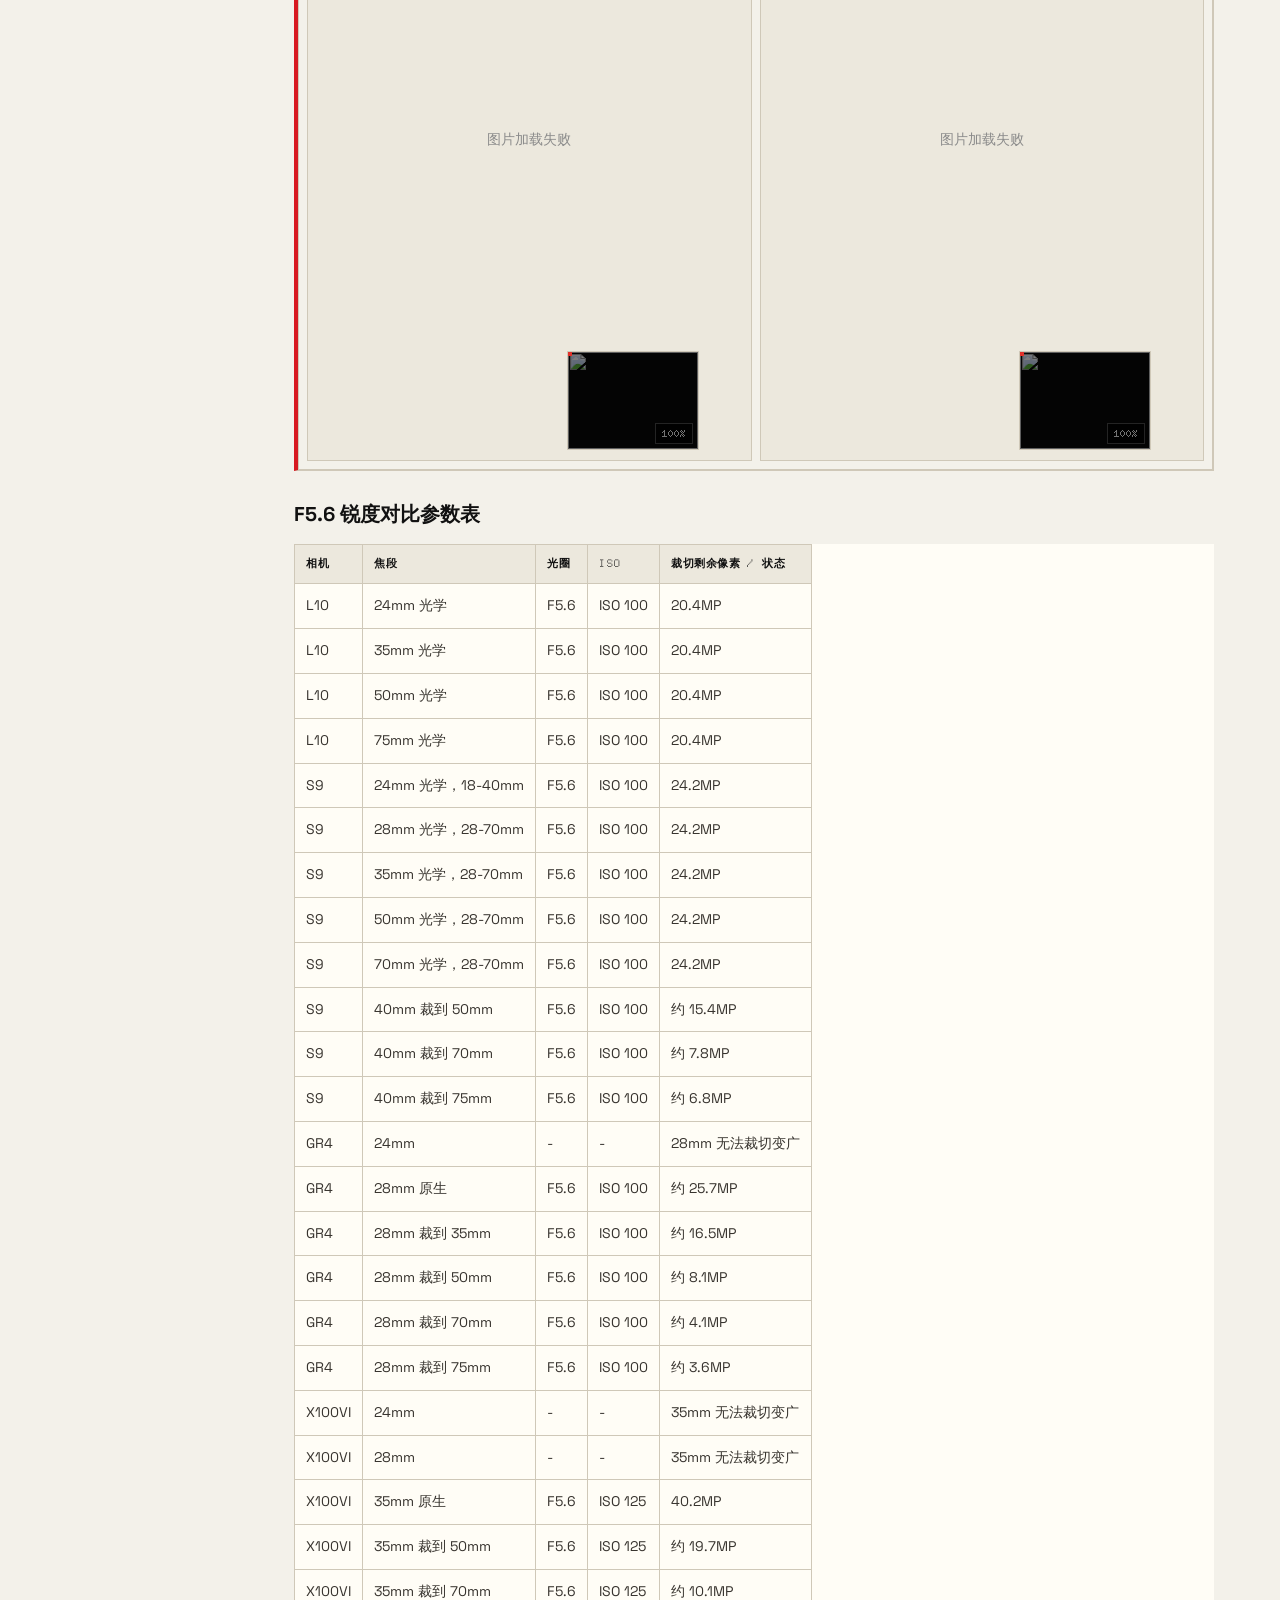
==== commit 48dd6456: "Refine L10 comparison conclusions" ====
--- a/index.html
+++ b/index.html
@@ -1039,10 +1039,10 @@
 <p>L10 的成立点，是 24-75mm 光学变焦、EVF、实时 LUT 和完整相机体验。</p>
 <p>高像素裁切要看剩余像素。裁得越狠，可用像素会按裁切倍率平方下降。</p>
 <p>如果按 L10 的 24-75mm 来对齐视角，GR4 从 28mm 裁到 35mm 还剩约 16.5MP，裁到 50mm 约 8.1MP，裁到 75mm 只剩约 3.6MP。X100VI 因为有 40.2MP，余量好很多：35mm 原生 40.2MP，裁到 50mm 约 19.7MP，裁到 75mm 约 8.8MP。S9 这里按 40mm 定焦来算，裁到 50mm 约 15.5MP，裁到 75mm 约 6.9MP。</p>
-<table><thead><tr><th>目标视角</th><th>L10</th><th>GR4 从 28mm 裁切</th><th>X100VI 从 35mm 裁切</th><th>S9 从 40mm 裁切</th><th>直观判断</th></tr></thead><tbody><tr><td>24mm</td><td>20.4MP 光学</td><td>无法通过裁切变广</td><td>无法通过裁切变广</td><td>无法通过裁切变广</td><td>L10 有原生广角覆盖</td></tr><tr><td>35mm</td><td>20.4MP 光学</td><td>约 16.5MP，1.25x 裁切</td><td>40.2MP 原生</td><td>无法通过裁切变广</td><td>X100VI 是原生视角，GR4 还有不错余量</td></tr><tr><td>50mm</td><td>20.4MP 光学</td><td>约 8.1MP，1.79x 裁切</td><td>约 19.7MP，1.43x 裁切</td><td>约 15.5MP，1.25x 裁切</td><td>X100VI 和 S9 仍然可用，GR4 开始明显吃像素</td></tr><tr><td>75mm</td><td>20.4MP 光学</td><td>约 3.6MP，2.68x 裁切</td><td>约 8.8MP，2.14x 裁切</td><td>约 6.9MP，1.88x 裁切</td><td>L10 的真实光学长端优势最明显</td></tr></tbody></table>
+<table><thead><tr><th>目标视角</th><th>L10</th><th>GR4 从 28mm 裁切</th><th>X100VI 从 35mm 裁切</th><th>S9 从 40mm 裁切</th><th>直观判断</th></tr></thead><tbody><tr><td>24mm</td><td>20.4MP 光学</td><td>无法通过裁切变广</td><td>无法通过裁切变广</td><td>无法通过裁切变广</td><td>L10 有原生广角覆盖</td></tr><tr><td>35mm</td><td>20.4MP 光学</td><td>约 16.5MP，1.25x 裁切</td><td>40.2MP 原生</td><td>无法通过裁切变广</td><td>X100VI 是原生视角，GR4 还有不错余量</td></tr><tr><td>50mm</td><td>20.4MP 光学</td><td>约 8.1MP，1.79x 裁切</td><td>约 19.7MP，1.43x 裁切</td><td>约 15.5MP，1.25x 裁切</td><td>X100VI 和 S9 仍然可用，GR4 剩余像素明显下降</td></tr><tr><td>75mm</td><td>20.4MP 光学</td><td>约 3.6MP，2.68x 裁切</td><td>约 8.8MP，2.14x 裁切</td><td>约 6.9MP，1.88x 裁切</td><td>L10 的真实光学长端优势最明显</td></tr></tbody></table>
 <p>这些机器都能裁，差别在裁完以后还剩多少画面信息。X100VI 裁到 50mm 仍然很能打，S9 从 40mm 裁到 50mm 也有余量，GR4 的 35mm 也还能用。到 75mm 时，L10 直接用光学长端拍到那个视角。</p>
 <p>裁切和光学长焦是两种成像方式。GR4 的 28mm 很纯粹，X100VI 的 35mm 和 40.2MP 很强，手机主摄也可以通过高像素、多帧和算法做出看起来不错的 2x。它们的共同点，是从一个较广视角里拿中间，或者通过算法补足细节。</p>
-<p>L10 像素只有 20.4MP，放在今天不算夸张。它的 50mm 和 75mm 是真实光学焦段。构图时看到的就是那个视角，透视、压缩感、主体比例和背景关系都跟着焦段一起变化。</p>
+<p>L10 像素只有 20.4MP，放在今天不算夸张。它的 50mm 和 75mm 是真实光学焦段。转到对应焦段时，取景器里已经是最终的构图范围，20.4MP 都用在这个画面里，不需要拍完再从广角画面中截取中间。</p>
 <p>L10 靠 24-75mm 光学变焦保持焦段一致性。这是它区别于 GR、X100VI 和手机的重要点。</p>
 <h2 id="outline-05">05 和几台参照对象具体比一比</h2>
 <h3>对比测试怎么拍</h3>
@@ -1075,8 +1075,8 @@
 <p>GR4 从 28mm 裁到 50mm 剩下约 8.1MP，作为记录还能接受；裁到 75mm 剩下约 3.6MP，远景细节减少得更明显。L10 的 75mm 仍然保留完整 20.4MP，长端构图不用依赖大幅裁切。</p>
 <figure class="article-image"><img src="tools/day-sharpness-assets/article-previews/l10_vs_x100vi_50mm.jpg" alt="L10 50mm vs X100VI 35mm 裁到 50mm，R&amp;F 同尺寸 200% 像素放大" loading="lazy"><figcaption>L10 50mm vs X100VI 35mm 裁到 50mm，R&amp;F 同尺寸 200% 像素放大</figcaption></figure>
 <figure class="article-image"><img src="tools/day-sharpness-assets/article-previews/l10_vs_x100vi_75mm.jpg" alt="L10 75mm vs X100VI 35mm 裁到 75mm，R&amp;F 同尺寸 200% 像素放大" loading="lazy"><figcaption>L10 75mm vs X100VI 35mm 裁到 75mm，R&amp;F 同尺寸 200% 像素放大</figcaption></figure>
-<p>X100VI 的 40.2MP 给裁切留下很多空间。35mm 裁到 50mm 剩下约 19.7MP，R&amp;F 字样和窗格还能保留比较清楚的结构，这个程度我可以接受。继续裁到 75mm 时剩下约 8.8MP，文字边缘和窗格线条已经明显不够锐，更适合应急取景，不适合当成常规长焦用。</p>
-<p>L10 在 50mm 和 75mm 都是 20.4MP 光学成像。拍摄时转到对应焦段，楼体比例、背景压缩和取景范围就已经确定，后面不需要再从广角画面里截取中间区域。它的 F5.6 远景细节够日常风光和城市照片使用，24-75mm 连续光学变焦让它在 50mm、75mm 都保留完整 20.4MP。锐度可以继续挑剔，但剩余像素和取景方式这两件事，裁切机型很难同时补回。</p>
+<p>X100VI 的 40.2MP 给裁切留下很多空间。35mm 裁到 50mm 剩下约 19.7MP，R&amp;F 字样和窗格还能保留比较清楚的结构，这个程度我可以接受。继续裁到 75mm 时剩下约 8.8MP，R&amp;F 字样和窗格仍然能辨认，但线条已经没有 50mm 裁切时那么清楚。这个视角我会留给应急构图，不会当成常规长焦用。</p>
+<p>L10 在 50mm 和 75mm 都是 20.4MP 光学成像。拍摄时转到对应焦段，取景范围就已经确定，后面不需要再从广角画面里截取中间区域。它的 F5.6 远景细节够日常风光和城市照片使用，24-75mm 连续光学变焦让它在 50mm、75mm 都保留完整 20.4MP。锐度可以继续挑剔，但剩余像素和取景方式这两件事，裁切机型很难同时补回。</p>
 <h3>夜晚 ISO 噪点对比</h3>
 
 <aside class="insert-module studio-compare-module studio-compare-module--compact" id="studio-comparison">
@@ -1106,15 +1106,15 @@
 <figure class="article-image"><img src="tools/studio-assets/night-compare-400/L10_35mm_vs_S9_35mm_ISO3200_400.jpg" alt="L10 35mm vs S9 35mm，ISO 3200，IFC 同尺寸 200% 像素放大" loading="lazy"><figcaption>L10 35mm vs S9 35mm，ISO 3200，IFC 同尺寸 200% 像素放大</figcaption></figure>
 <p>到 ISO 3200，S9 仍然像是在正常工作，L10 已经能看出压力，但这个档位还属于我会实际使用的范围。L10 的画面还能保留现场气氛，只是灯牌边缘会比 S9 更早发散，暗部颗粒也更明显。这个差距不是小图一眼秒杀的那种，但会影响你后期还能不能继续拉。</p>
 <figure class="article-image"><img src="tools/studio-assets/night-compare-400/L10_35mm_vs_S9_35mm_ISO6400_400.jpg" alt="L10 35mm vs S9 35mm，ISO 6400，IFC 同尺寸 200% 像素放大" loading="lazy"><figcaption>L10 35mm vs S9 35mm，ISO 6400，IFC 同尺寸 200% 像素放大</figcaption></figure>
-<p>ISO 6400 时，S9 还能保留比较明确的边缘和暗部层次，L10 的颗粒会更粗，细小窗光和灯牌边缘更容易被噪点吞掉。这个差距会影响后期空间：S9 还能继续拉，L10 更适合定好曝光和色调以后少动。</p>
+<p>ISO 6400 时，S9 还能保留比较明确的边缘和暗部层次，L10 的颗粒会更粗，细小窗光和灯牌边缘更难分开。这个差距会影响后期空间：S9 还能继续拉，L10 更适合定好曝光和色调以后少动。</p>
 <figure class="article-image"><img src="tools/studio-assets/night-compare-400/L10_35mm_vs_S9_35mm_ISO12800_400.jpg" alt="L10 35mm vs S9 35mm，ISO 12800，IFC 同尺寸 200% 像素放大" loading="lazy"><figcaption>L10 35mm vs S9 35mm，ISO 12800，IFC 同尺寸 200% 像素放大</figcaption></figure>
 <p>ISO 12800 下，S9 作为全画幅参照还是有余量，这里真正要下结论的是 L10。L10 到这里基本不适合正常使用，它更像是在告诉我：如果真的暗到只能推到这个 ISO，就该降低快门、找栏杆靠一下，或者接受这只是实验样张，不再追求细节。</p>
 <figure class="article-image"><img src="tools/studio-assets/night-compare-400/L10_35mm_vs_X100VI_35mm_ISO1600_400.jpg" alt="L10 35mm vs X100VI 35mm，ISO 1600，IFC 同尺寸 200% 像素放大" loading="lazy"><figcaption>L10 35mm vs X100VI 35mm，ISO 1600，IFC 同尺寸 200% 像素放大</figcaption></figure>
 <p>X100VI 这组要先把大小对齐再看。按原始像素 100% 看，X100VI 会因为 40MP 把物体放得更大，视觉上不公平。归一化以后，X100VI 的细节和噪点控制仍然更从容，L10 的颗粒更早、更粗，但 L10 的画面没有完全散掉。</p>
 <figure class="article-image"><img src="tools/studio-assets/night-compare-400/L10_35mm_vs_X100VI_35mm_ISO3200_400.jpg" alt="L10 35mm vs X100VI 35mm，ISO 3200，IFC 同尺寸 200% 像素放大" loading="lazy"><figcaption>L10 35mm vs X100VI 35mm，ISO 3200，IFC 同尺寸 200% 像素放大</figcaption></figure>
-<p>ISO 3200 时，X100VI 的优势主要体现在噪点颗粒更细，灯牌边缘也更容易分辨。L10 不是完全糊掉，但颗粒更硬，雾气和高光边缘更容易粘在一起。这个档位已经能看出 40MP APS-C 给后期留下的余量。</p>
+<p>ISO 3200 时，X100VI 的噪点颗粒更细，灯牌边缘也更容易分辨。L10 的画面还没有散掉，但颗粒更粗，雾气和高光边缘更容易粘在一起。在这组同尺寸对比里，X100VI 保留了更多边缘信息。</p>
 <figure class="article-image"><img src="tools/studio-assets/night-compare-400/L10_35mm_vs_X100VI_35mm_ISO6400_400.jpg" alt="L10 35mm vs X100VI 35mm，ISO 6400，IFC 同尺寸 200% 像素放大" loading="lazy"><figcaption>L10 35mm vs X100VI 35mm，ISO 6400，IFC 同尺寸 200% 像素放大</figcaption></figure>
-<p>ISO 6400 开始，X100VI 的高像素优势没有消失。归一化以后，它还能用更细的采样把噪点压得没那么粗；L10 的灯牌边缘更容易发散，暗部颗粒也更硬。小图输出时差距会缩小，但 200% 看细节，X100VI 明显更有余量。</p>
+<p>ISO 6400 开始，同尺寸归一化后的 X100VI 颗粒仍然更细，灯牌和窗光边缘也保留得更清楚。L10 的灯牌边缘更容易发散，暗部颗粒也更明显。小图输出时差距会缩小，但 200% 看细节，X100VI 保留了更多边缘信息。</p>
 <figure class="article-image"><img src="tools/studio-assets/night-compare-400/L10_35mm_vs_X100VI_35mm_ISO12800_400.jpg" alt="L10 35mm vs X100VI 35mm，ISO 12800，IFC 同尺寸 200% 像素放大" loading="lazy"><figcaption>L10 35mm vs X100VI 35mm，ISO 12800，IFC 同尺寸 200% 像素放大</figcaption></figure>
 <p>ISO 12800 下，X100VI 仍然能留住更多边缘信息，L10 的颗粒和灯牌光晕会更明显地混在一起。这里的结论仍然只针对 L10：这个档位基本不可用，放在文章里只是为了看极限效果，不适合当成实际拍摄建议。</p>
 <h3>L10 vs S9：全幅上限和低决策</h3>
--- a/tools/tool-ui.css
+++ b/tools/tool-ui.css
@@ -125,7 +125,25 @@
   background: var(--tool-surface);
 }
 
-.image-label,
+.image-label {
+  padding: 2px !important;
+  border: 0 !important;
+  background: transparent !important;
+  color: #fff !important;
+  box-shadow: none !important;
+  backdrop-filter: none !important;
+  text-shadow: 0 1px 2px #000, 0 0 4px rgba(0, 0, 0, .9);
+}
+
+.image-label strong,
+.image-label span,
+.image-label .tag {
+  border: 0 !important;
+  background: transparent !important;
+  color: #fff !important;
+  text-shadow: inherit;
+}
+
 .minimap,
 .loading-pill {
   border-color: var(--tool-line) !important;
@@ -176,12 +194,34 @@
 }
 
 @media (max-width: 720px) {
-  :root { --tool-control-height: 40px; }
+  :root { --tool-control-height: 34px; }
 
   .toolbar {
+    display: flex;
+    flex-wrap: nowrap;
     align-items: end;
     gap: 6px;
     padding: 6px;
+    overflow-x: auto;
+    overflow-y: hidden;
+    overscroll-behavior-x: contain;
+    scrollbar-width: thin;
+    scrollbar-color: var(--tool-faint) transparent;
+    -webkit-overflow-scrolling: touch;
+  }
+
+  .toolbar::-webkit-scrollbar {
+    height: 3px;
+  }
+
+  .toolbar::-webkit-scrollbar-thumb {
+    background: var(--tool-faint);
+  }
+
+  .toolbar > label,
+  .toolbar > .segmented,
+  .toolbar > .view-controls {
+    flex: 0 0 auto !important;
   }
 
   .toolbar button,
@@ -189,15 +229,23 @@
   .aspect-button,
   .sensor-button {
     min-height: var(--tool-control-height);
-    padding: 8px 10px;
-    font-size: 12px;
+    padding: 6px 9px;
+    font-size: 11px;
+  }
+
+  .toolbar .segmented {
+    max-width: none;
+    overflow: visible;
+    padding-bottom: 0;
   }
 
   .view-controls {
+    flex-wrap: nowrap;
     gap: 4px;
   }
 
   .view-controls button {
+    flex: 0 0 auto !important;
     min-width: 40px;
   }
 }
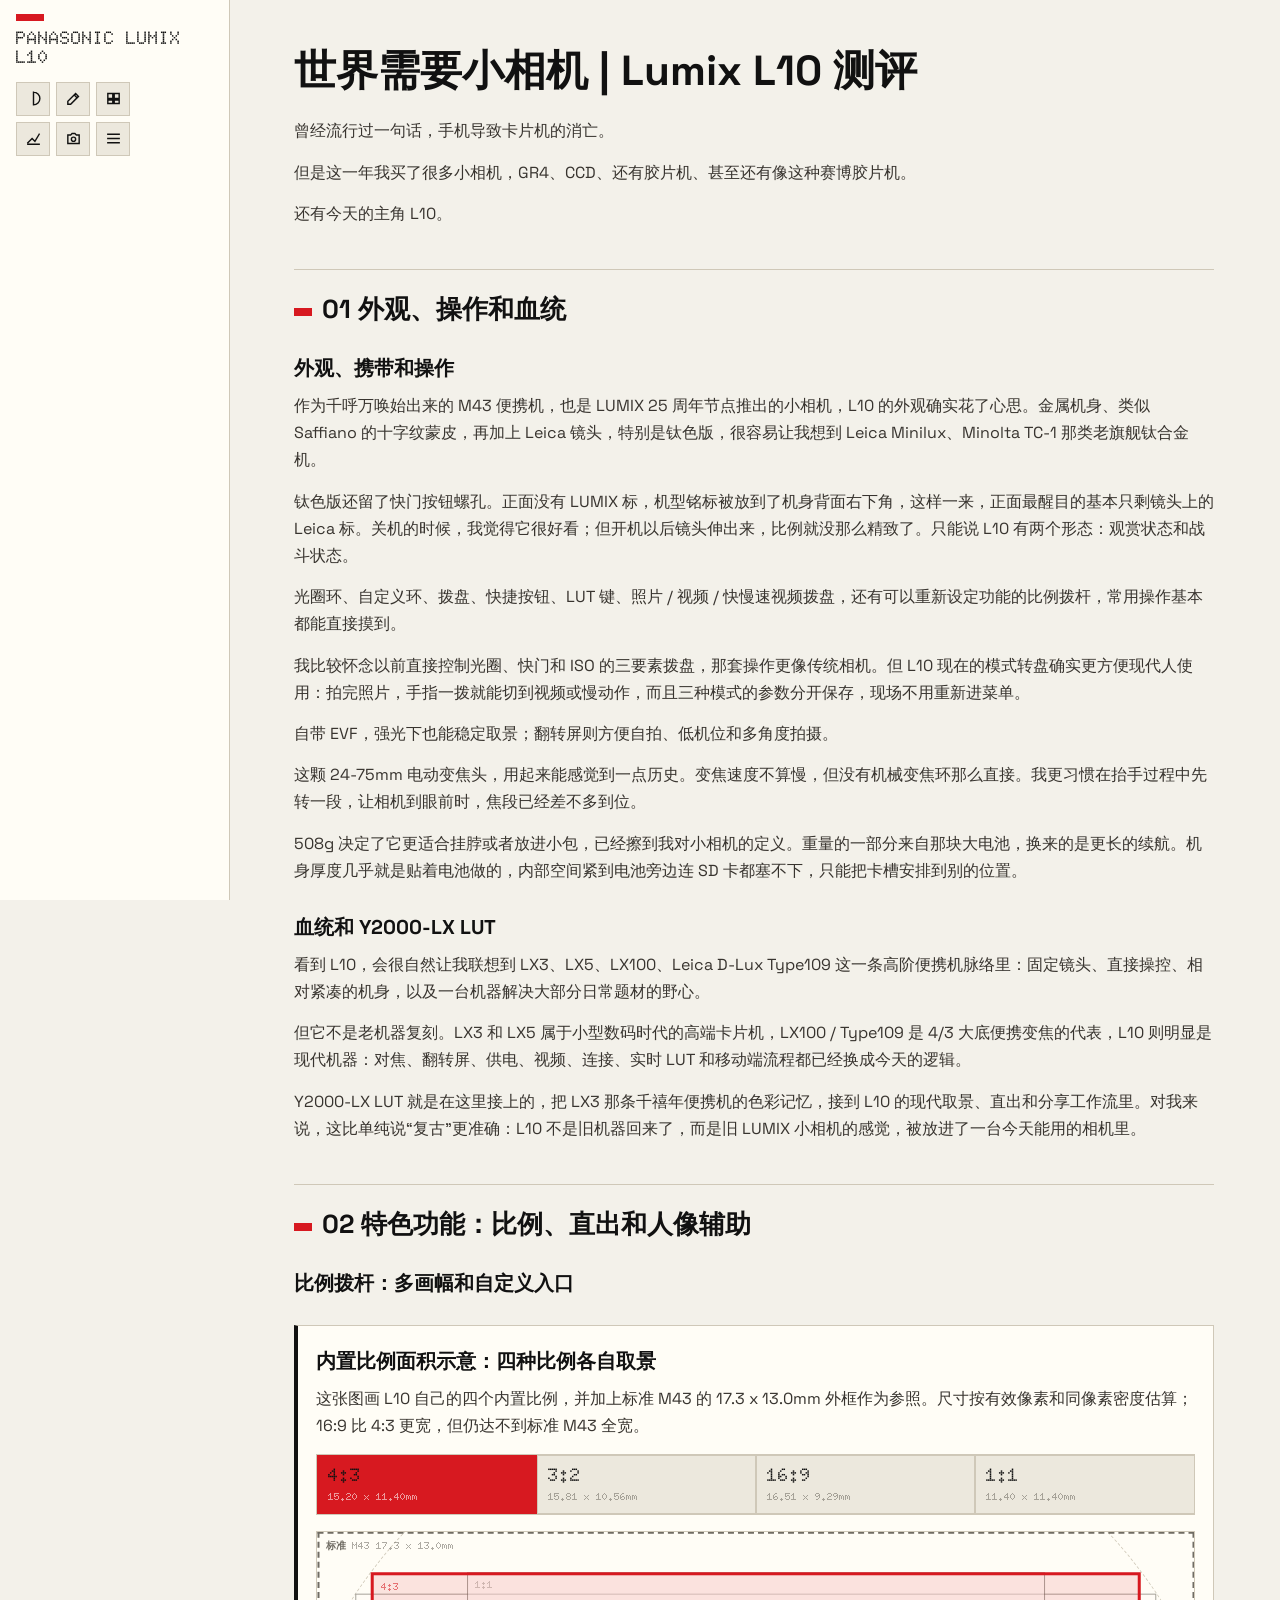
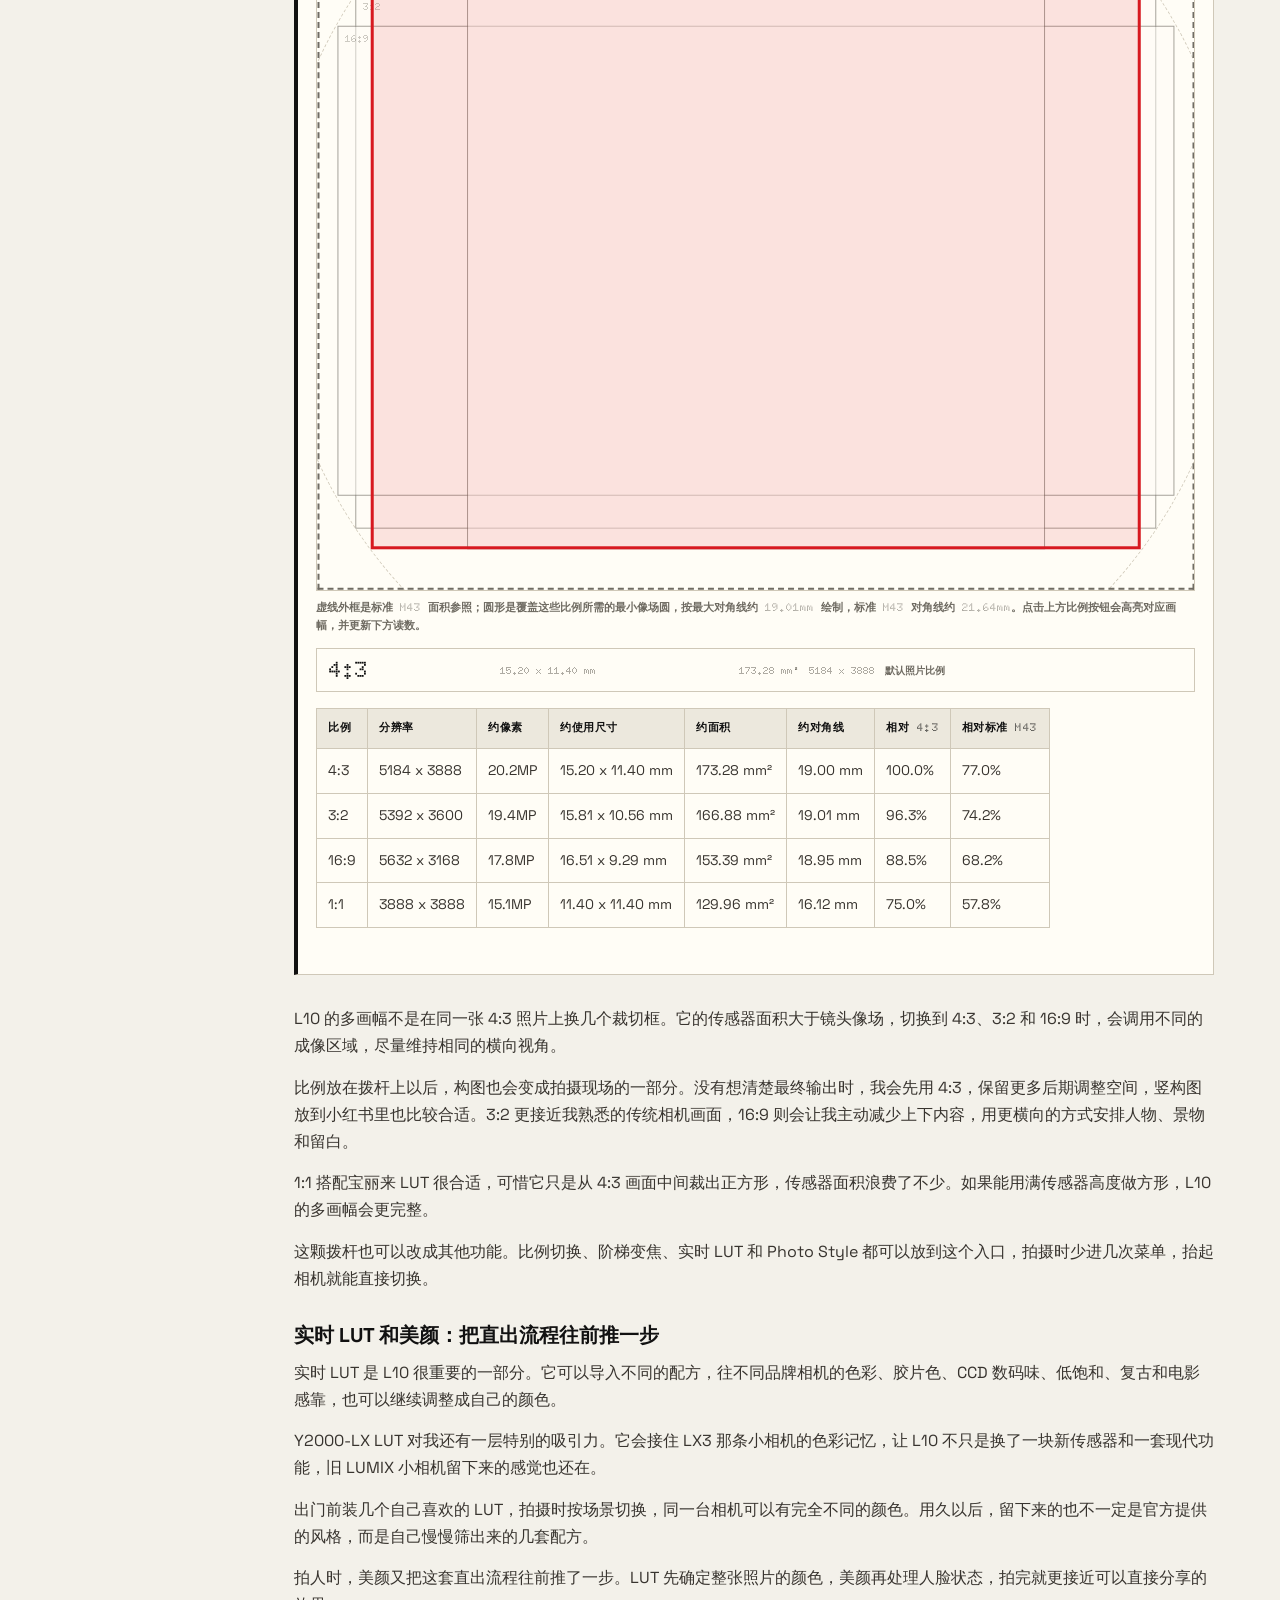
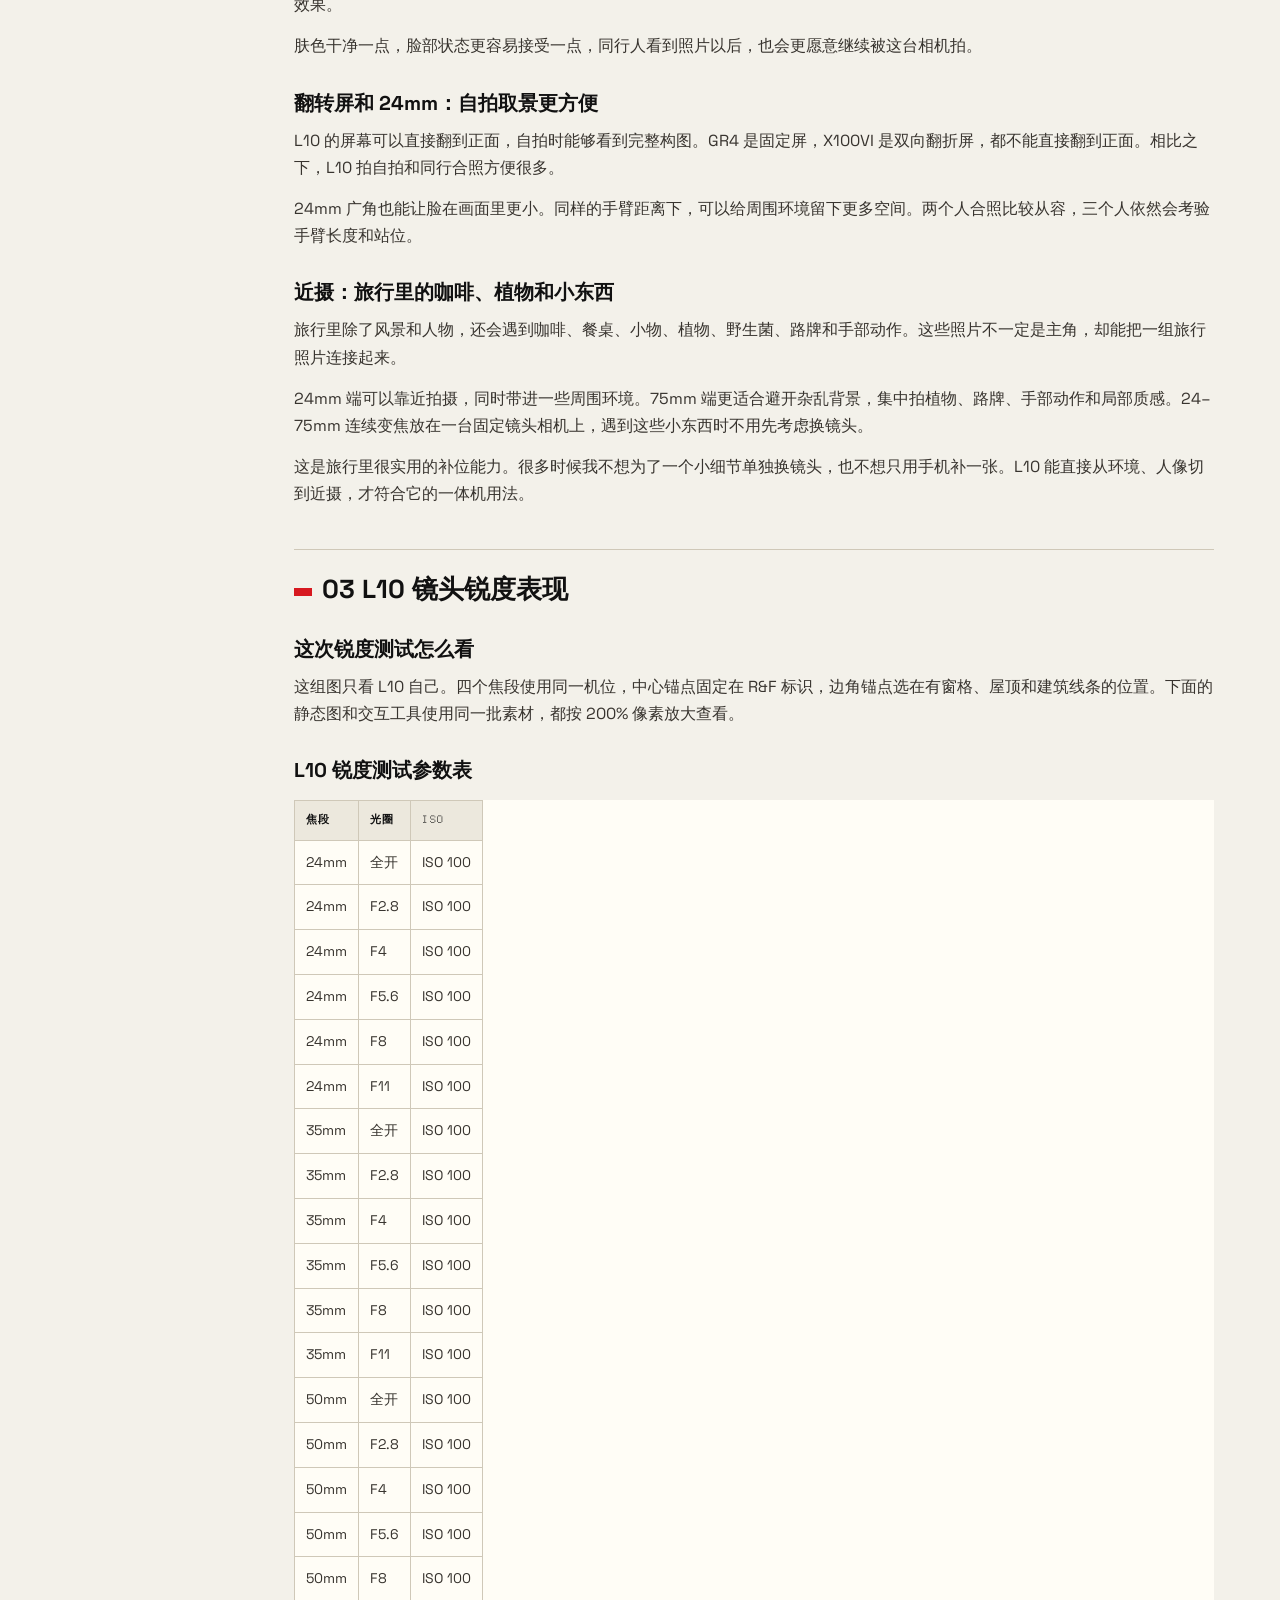
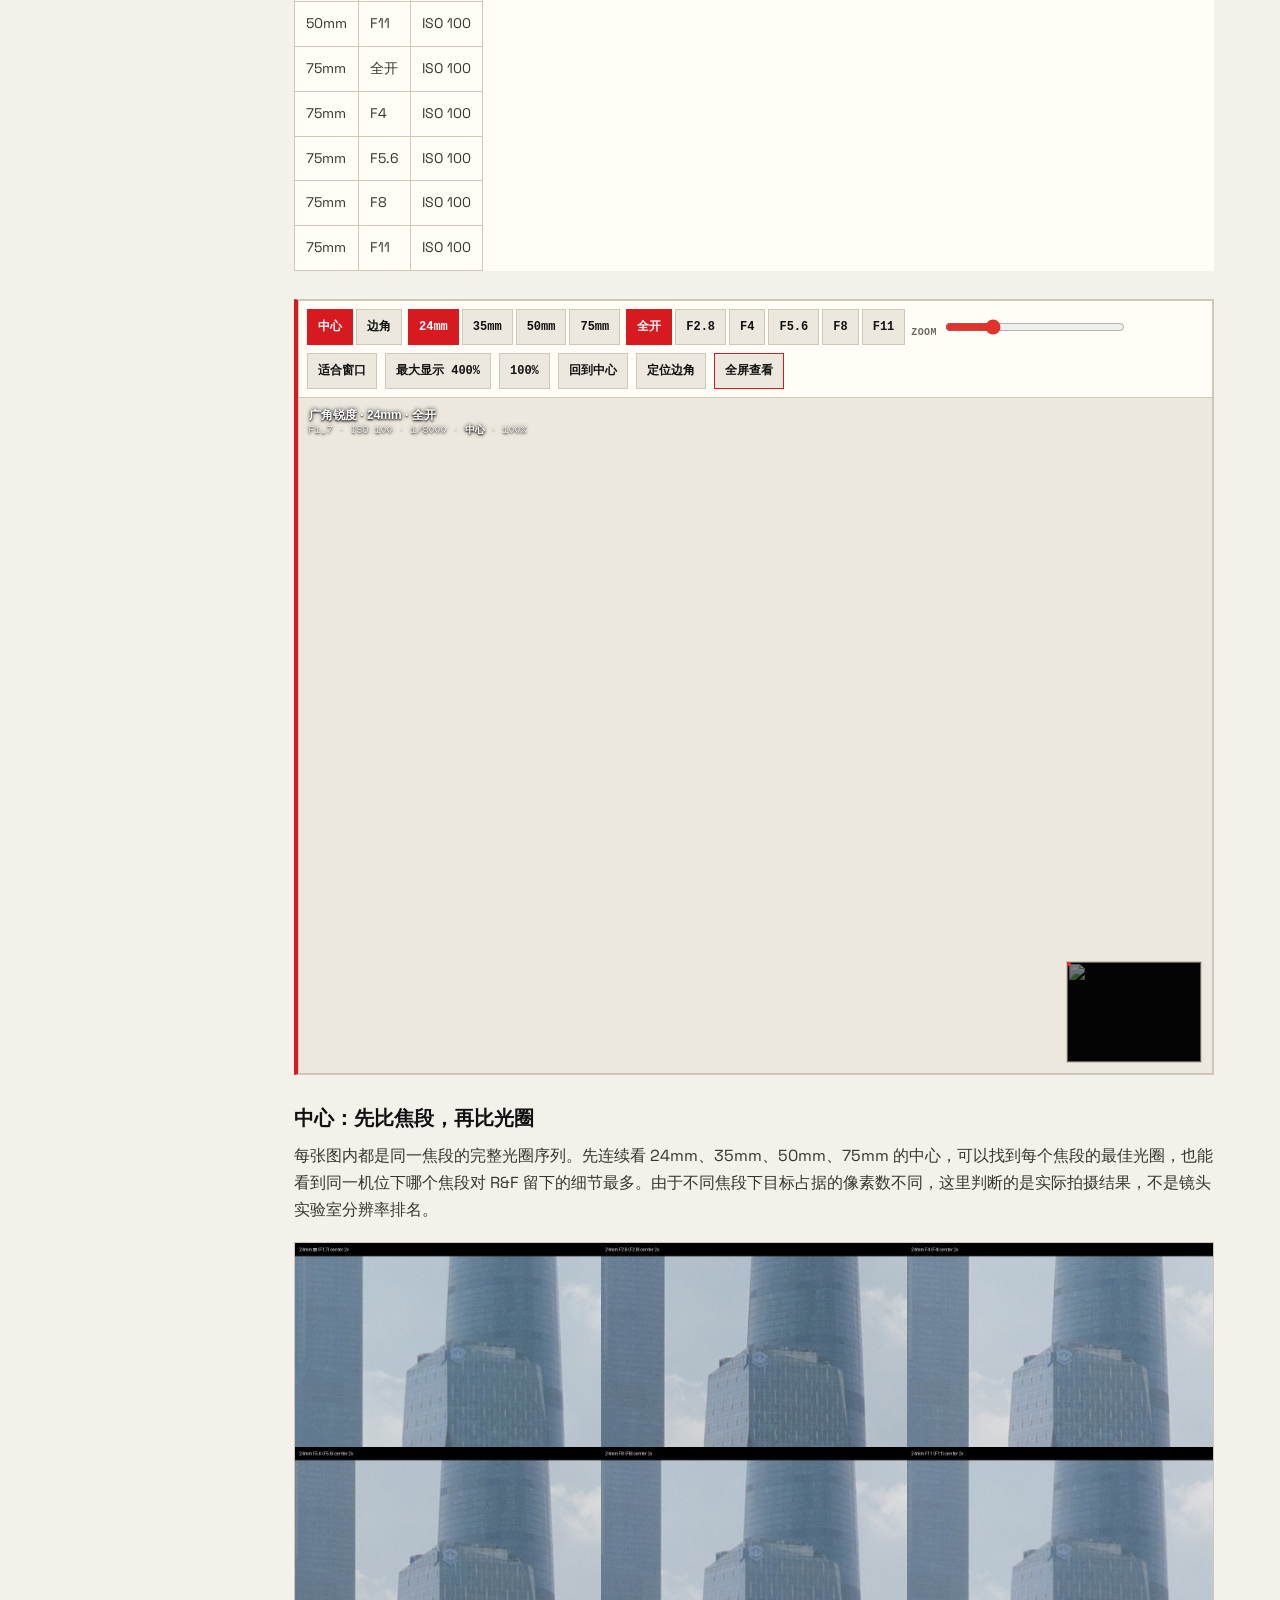
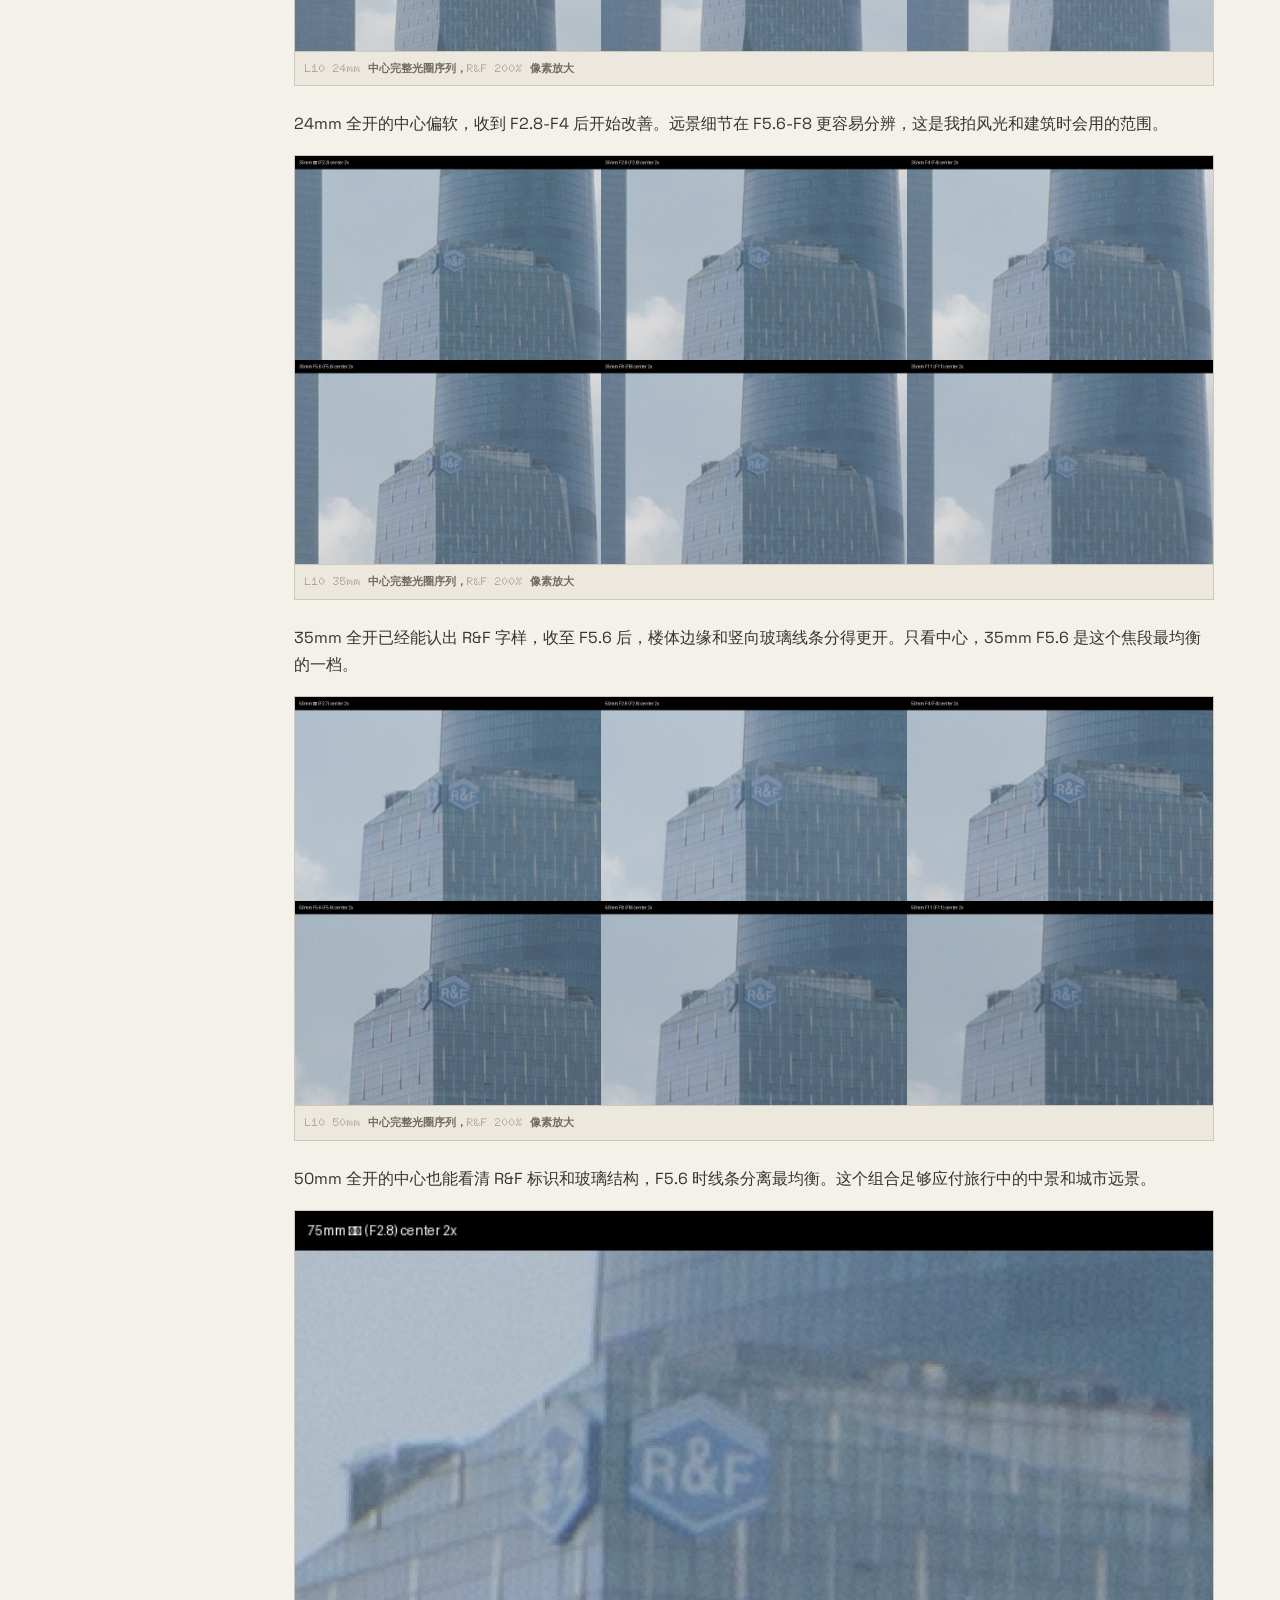
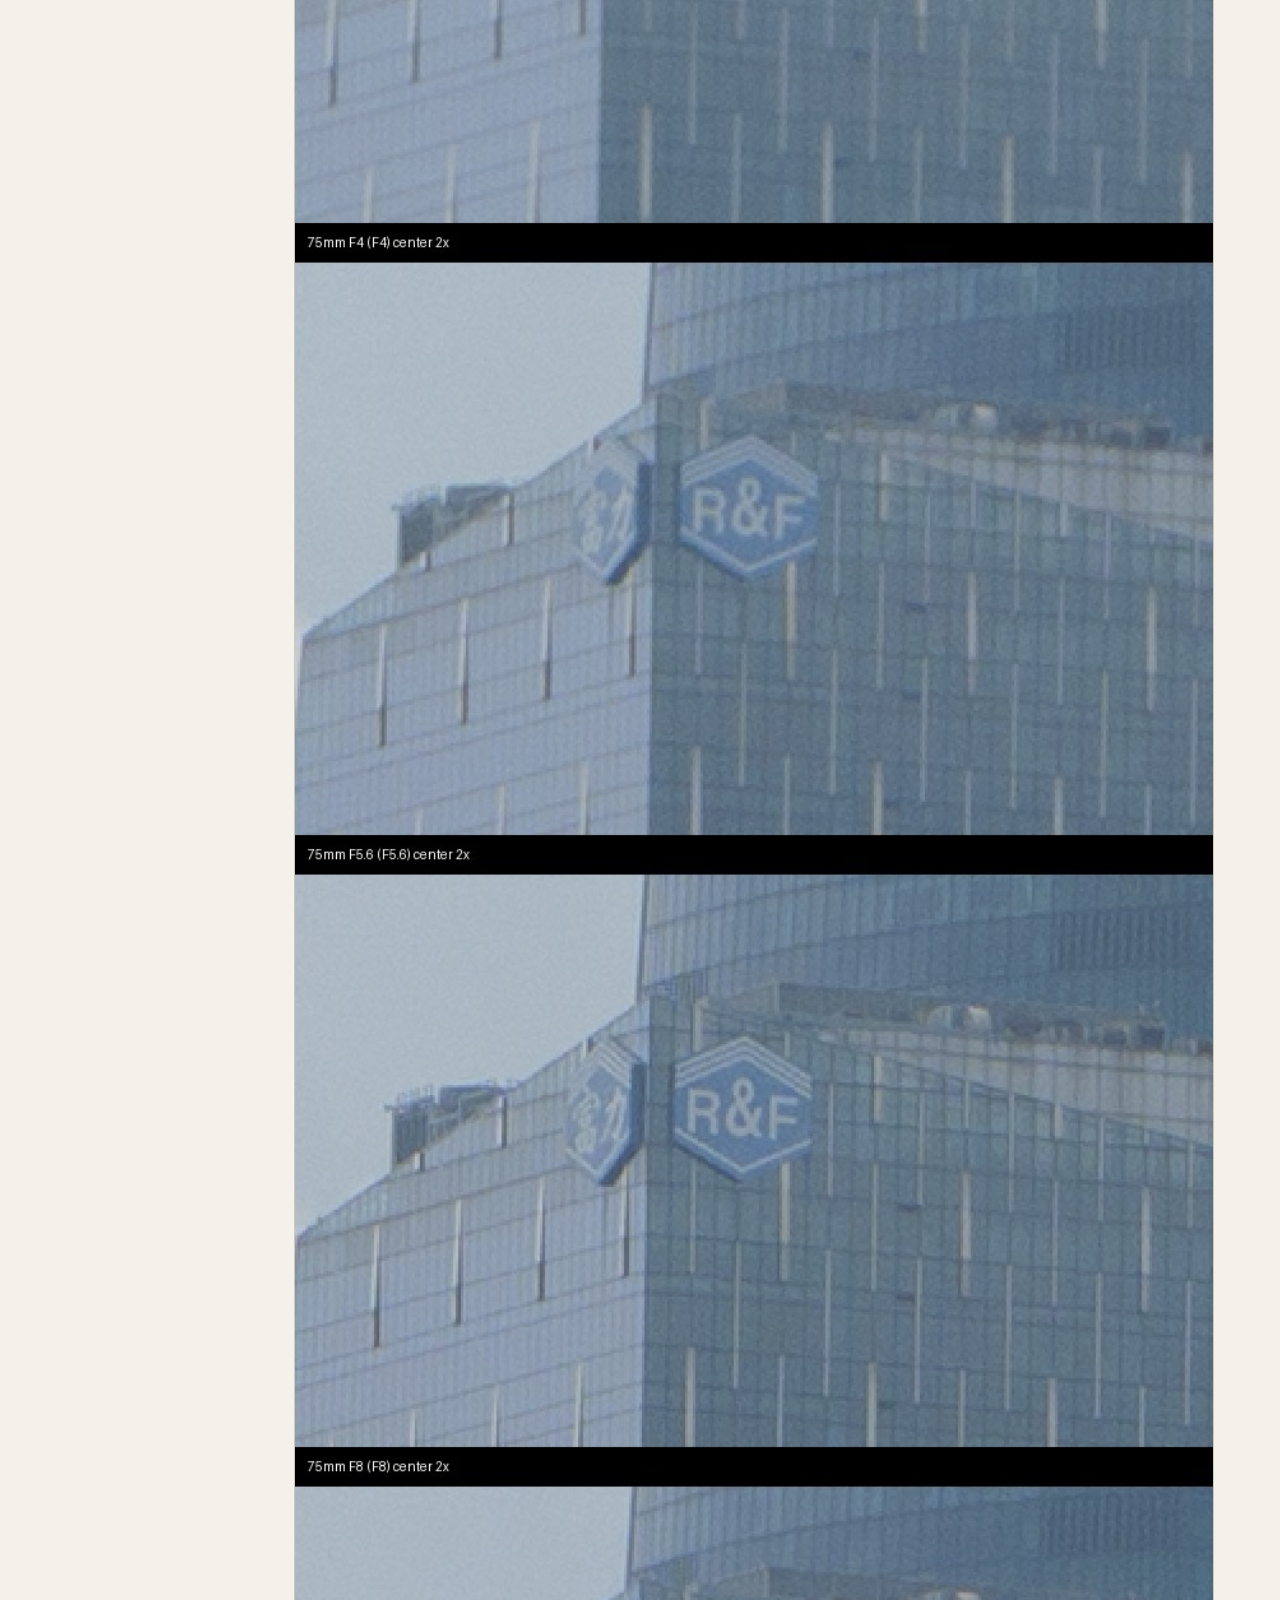
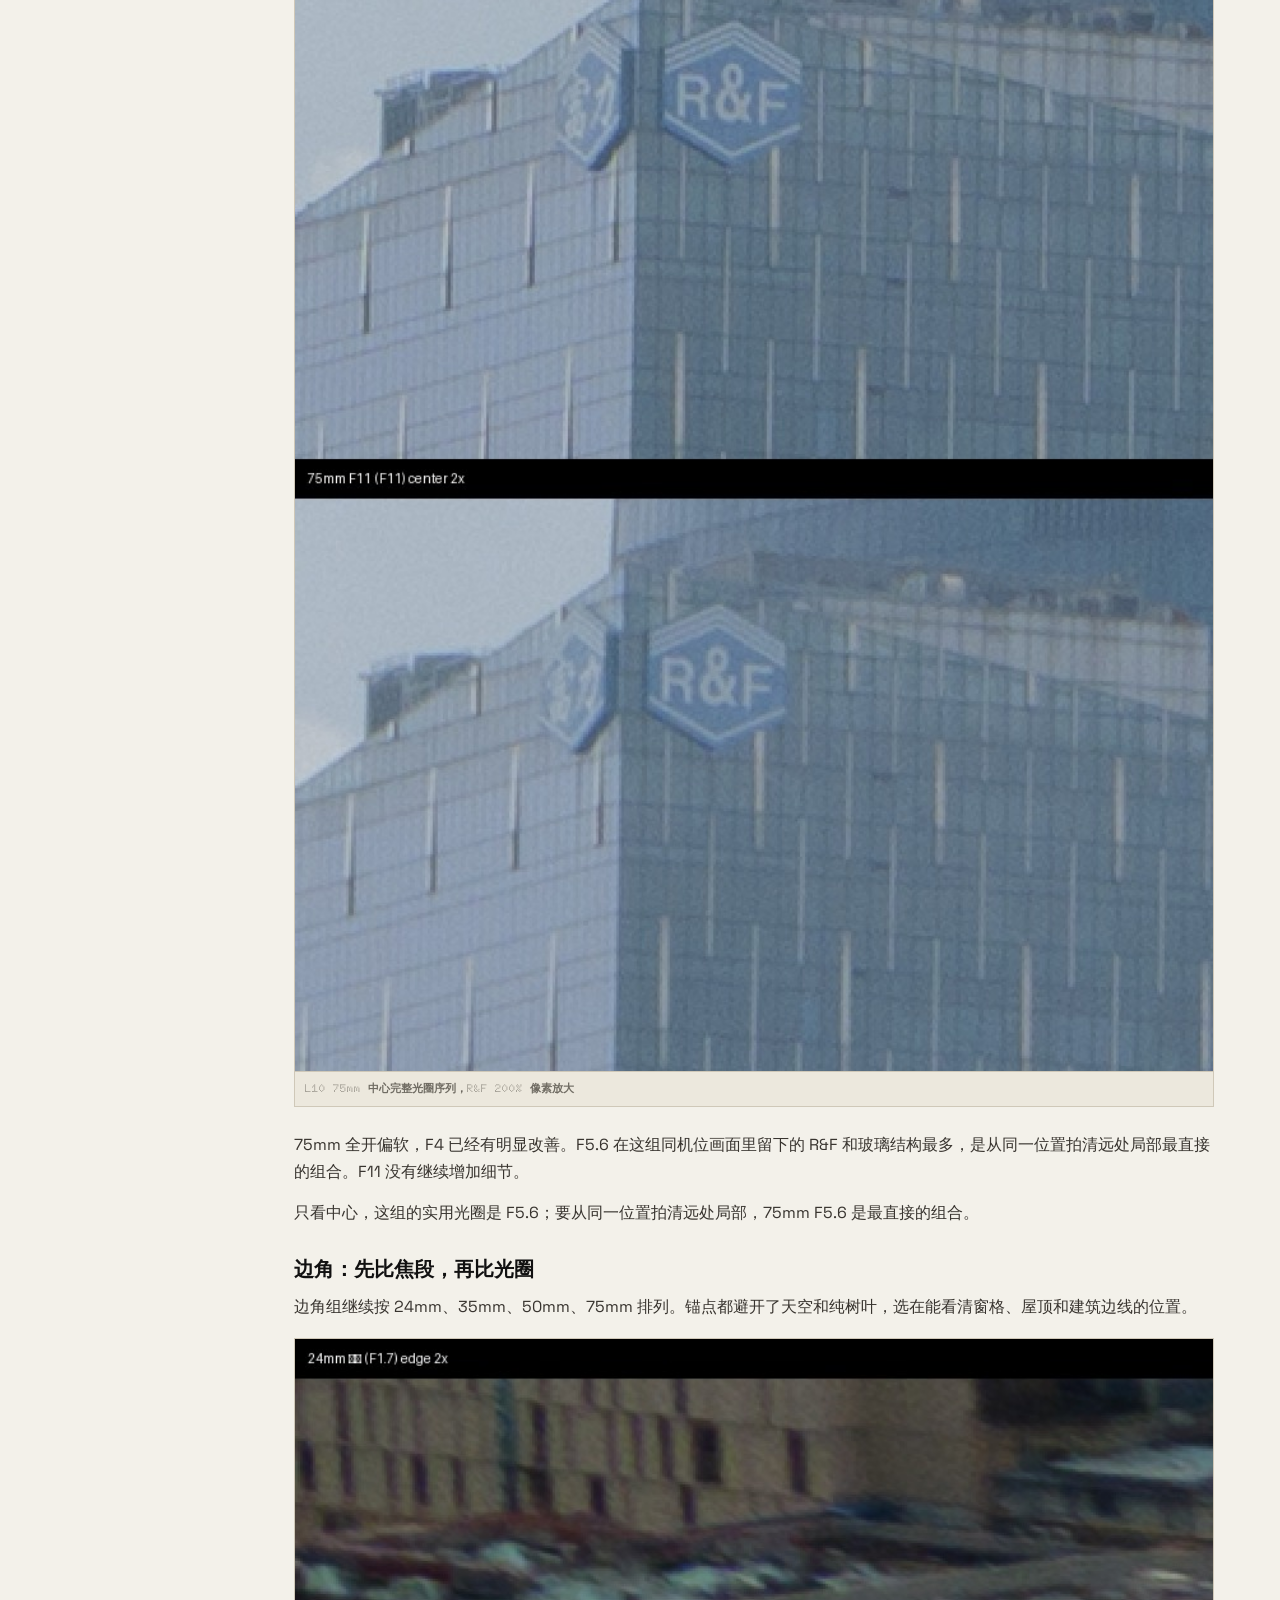
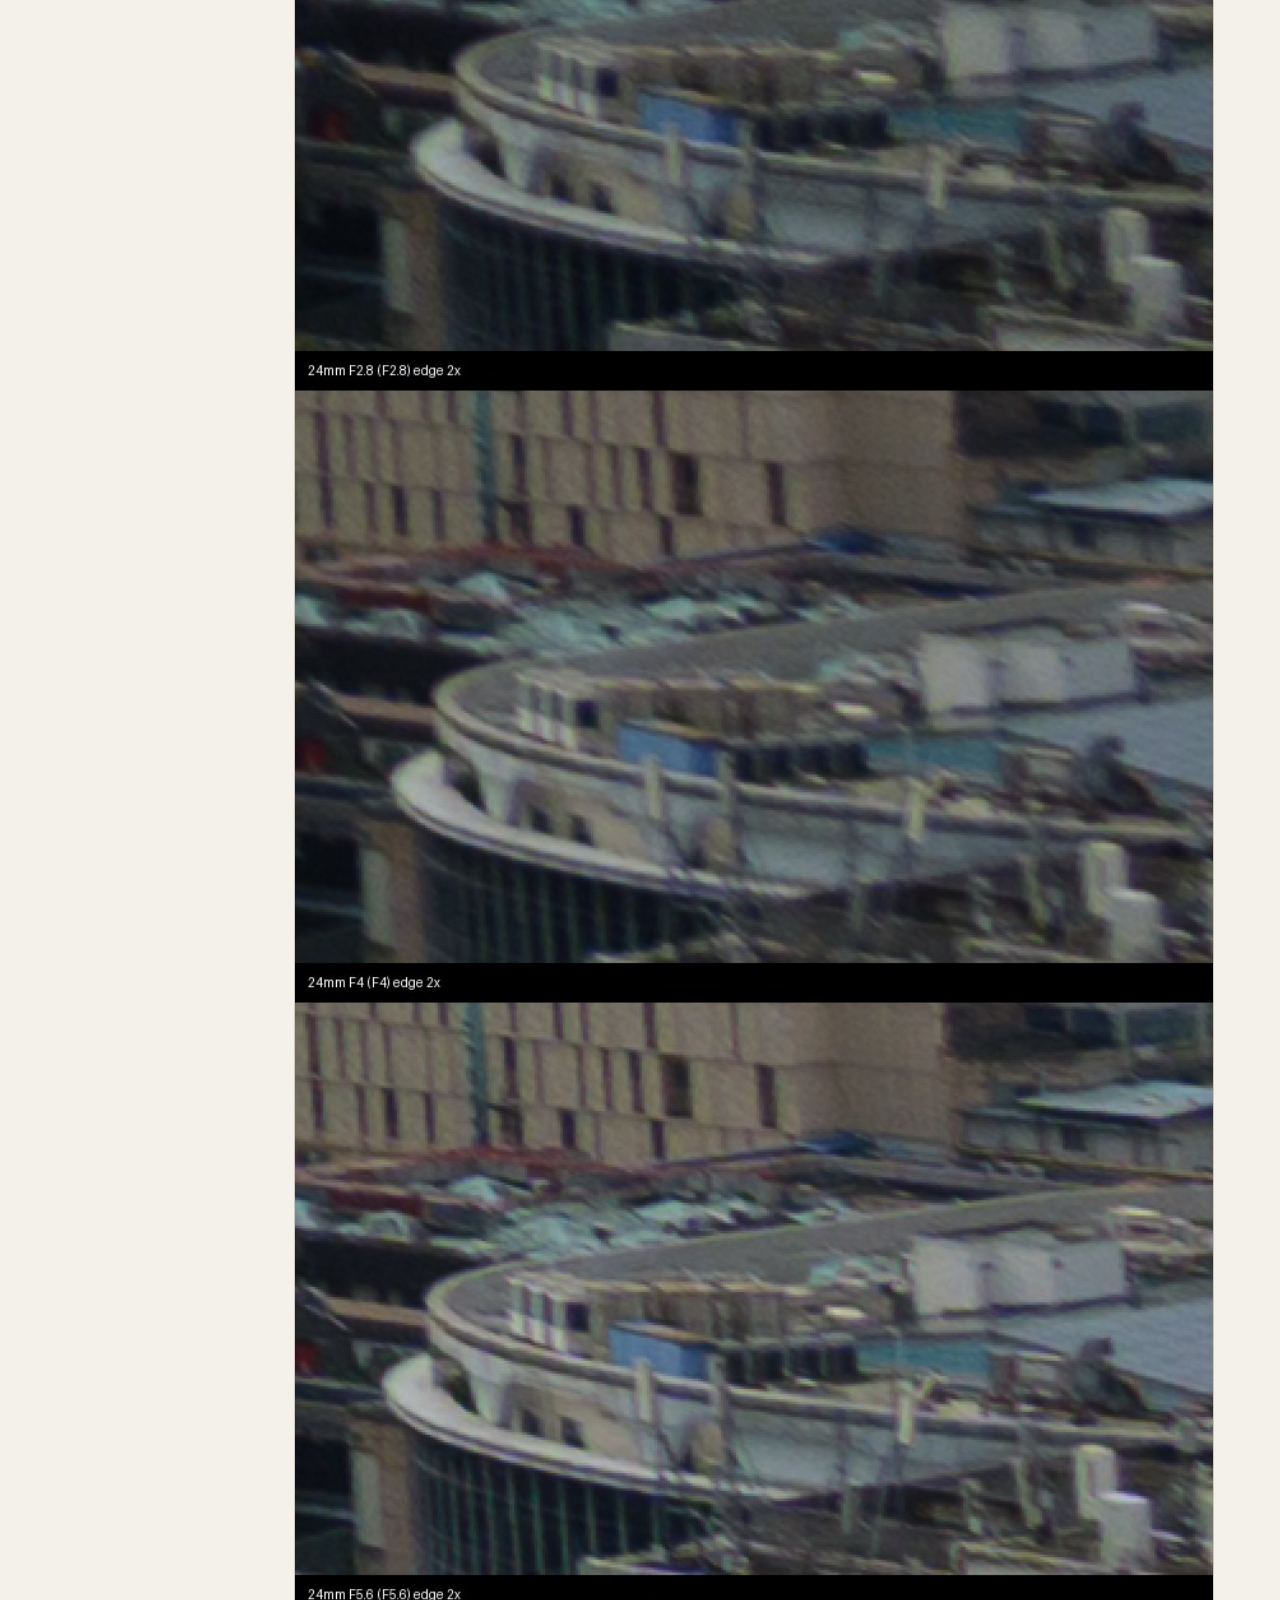
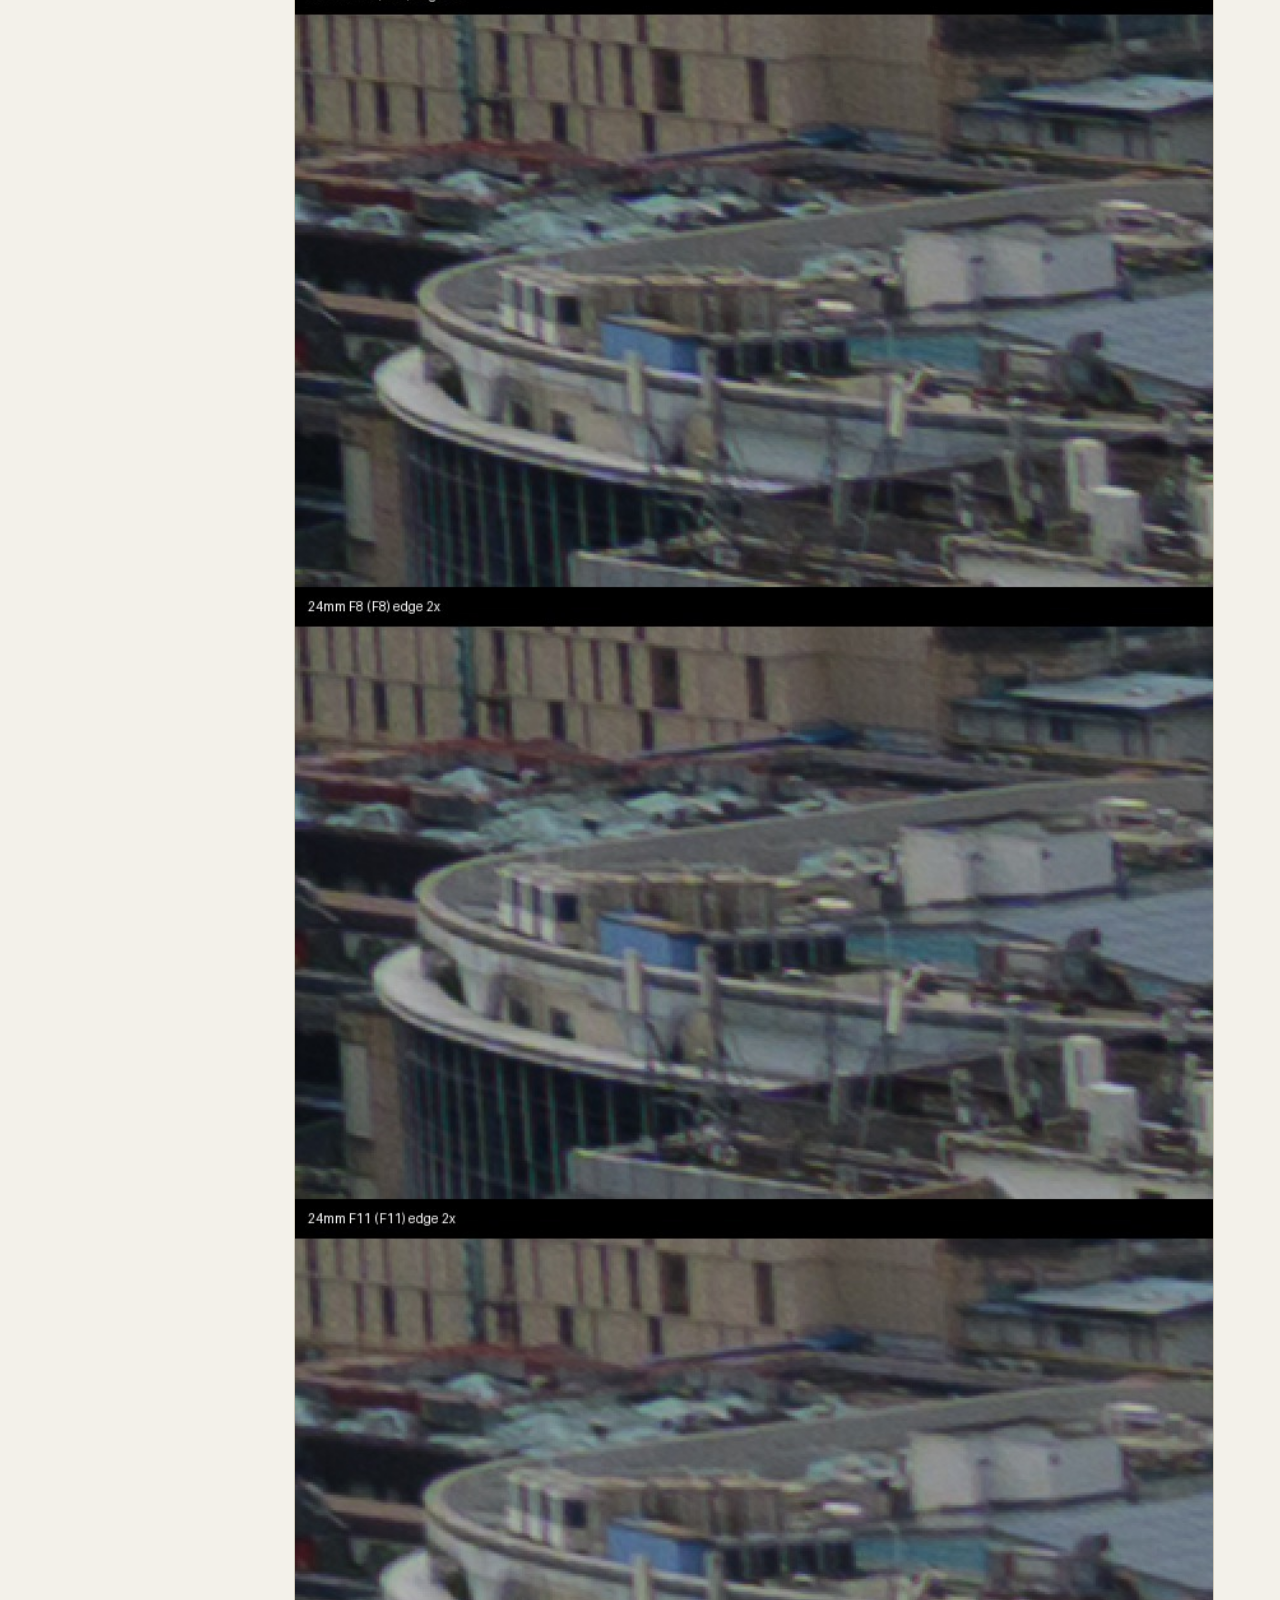
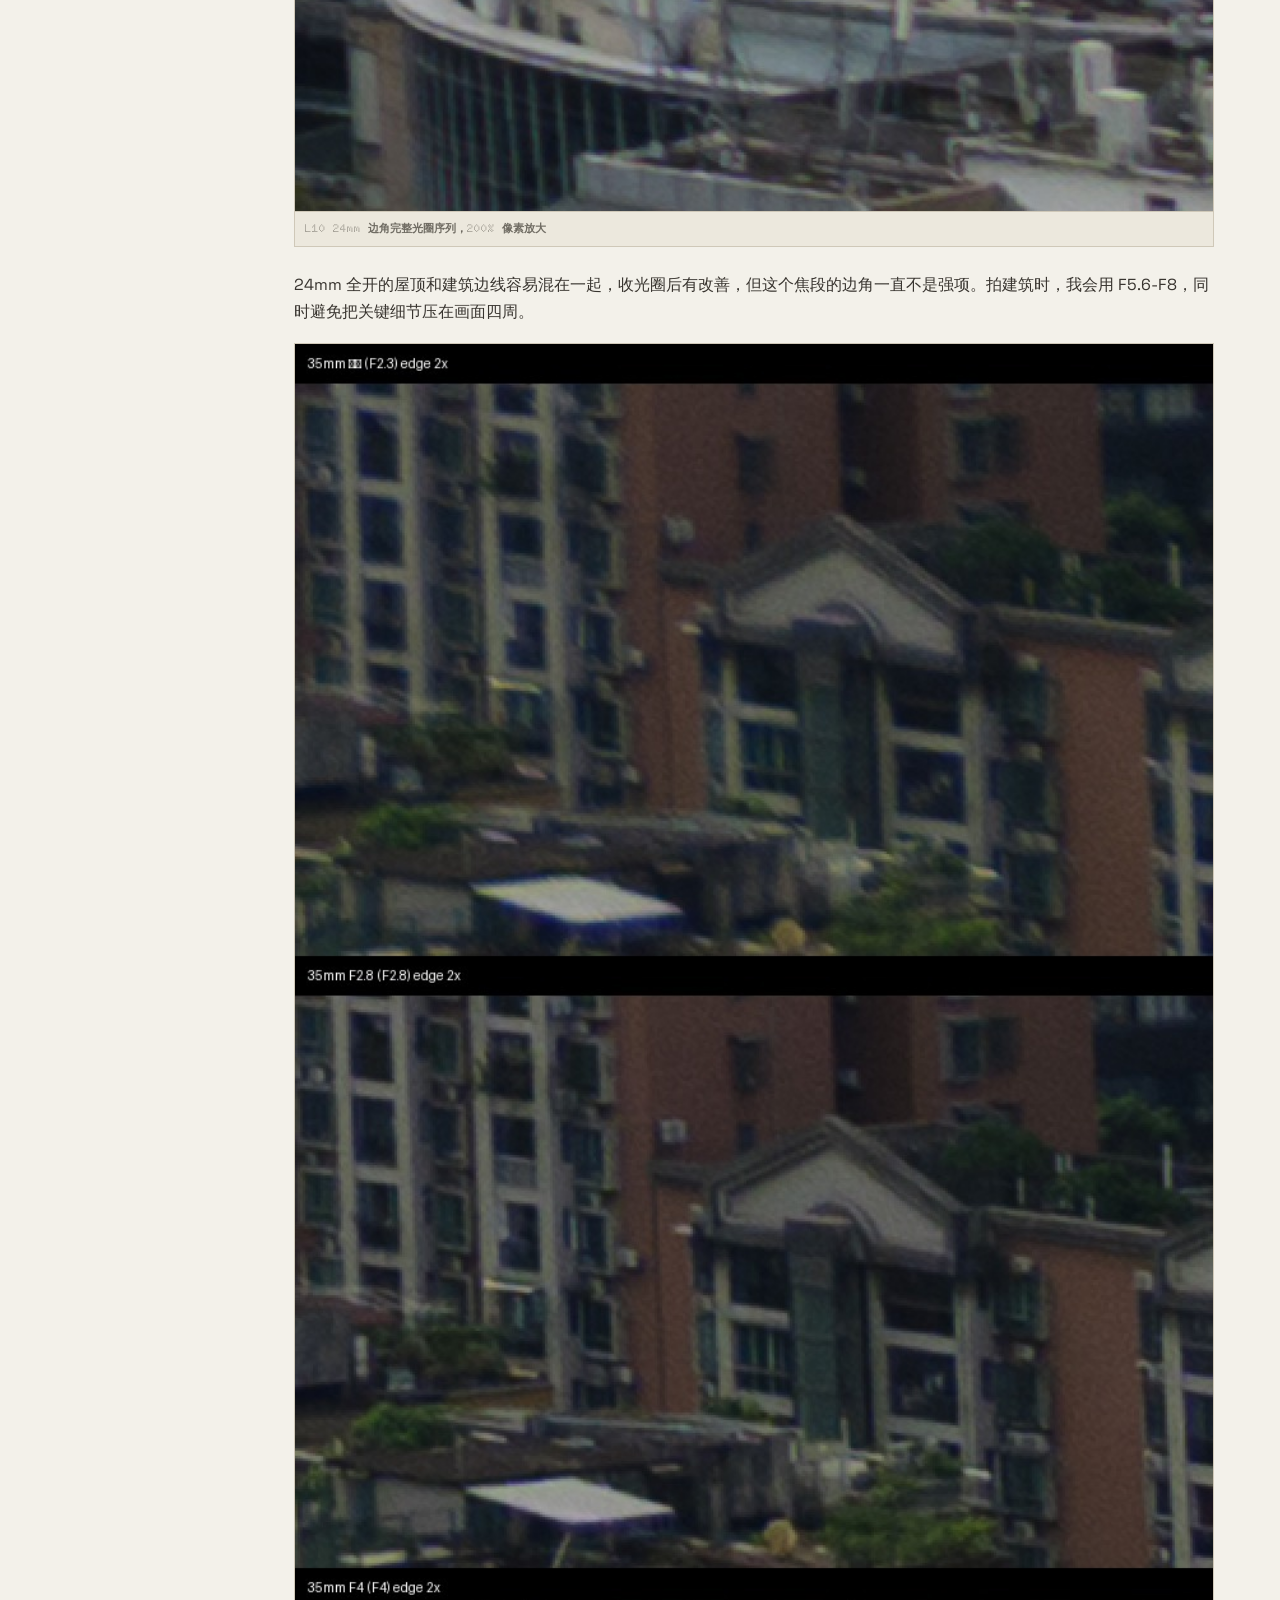
==== commit 6c39c499: "Restructure L10 review sections" ====
--- a/index.html
+++ b/index.html
@@ -889,7 +889,7 @@
           <a class="icon-button" href="#" data-l10-sharpness-link aria-label="L10 镜头锐度工具" title="L10 镜头锐度工具">
             <svg viewBox="0 0 24 24" aria-hidden="true"><path d="M4 7h4l2-2h4l2 2h4v12H4zM12 10a3 3 0 1 0 0 6 3 3 0 0 0 0-6z"/></svg>
           </a>
-          <details class="article-outline"><summary aria-label="文章大纲" title="文章大纲"><svg viewBox="0 0 24 24" aria-hidden="true"><path d="M4 6h16M4 12h16M4 18h16"/></svg></summary><nav aria-label="文章大纲"><a href="#outline-01"><span>01</span>外观、操作和血统</a><a href="#outline-02"><span>02</span>特色功能：比例、直出和人像辅助</a><a href="#outline-03"><span>03</span>L10 镜头锐度表现</a><a href="#outline-04"><span>04</span>L10 的传感器、画质和裁切余量</a><a href="#outline-05"><span>05</span>和几台参照对象具体比一比</a><a href="#outline-06"><span>06</span>视频能力</a><a href="#outline-07"><span>07</span>爱群大酒店实拍</a><a href="#outline-08"><span>08</span>云南旅行：500g 的 L10 会不会成为负担？</a><a href="#outline-09"><span>09</span>总结</a></nav></details>
+          <details class="article-outline"><summary aria-label="文章大纲" title="文章大纲"><svg viewBox="0 0 24 24" aria-hidden="true"><path d="M4 6h16M4 12h16M4 18h16"/></svg></summary><nav aria-label="文章大纲"><a href="#outline-01"><span>01</span>外观、操作和血统</a><a href="#outline-02"><span>02</span>特色功能：比例、直出和人像辅助</a><a href="#outline-03"><span>03</span>L10 镜头锐度表现</a><a href="#outline-04"><span>04</span>L10 的传感器、画质和裁切余量</a><a href="#outline-05"><span>05</span>视频能力</a><a href="#outline-06"><span>06</span>白天锐度和裁切对比</a><a href="#outline-07"><span>07</span>夜晚 ISO 对比</a><a href="#outline-08"><span>08</span>机型体验对比</a><a href="#outline-09"><span>09</span>爱群大酒店实拍</a><a href="#outline-10"><span>10</span>云南旅行：500g 的 L10 会不会成为负担？</a><a href="#outline-11"><span>11</span>日常场景怎么选</a><a href="#outline-12"><span>12</span>总结</a></nav></details>
         </div>
       </div>
       
@@ -1044,7 +1044,15 @@
 <p>裁切和光学长焦是两种成像方式。GR4 的 28mm 很纯粹，X100VI 的 35mm 和 40.2MP 很强，手机主摄也可以通过高像素、多帧和算法做出看起来不错的 2x。它们的共同点，是从一个较广视角里拿中间，或者通过算法补足细节。</p>
 <p>L10 像素只有 20.4MP，放在今天不算夸张。它的 50mm 和 75mm 是真实光学焦段。转到对应焦段时，取景器里已经是最终的构图范围，20.4MP 都用在这个画面里，不需要拍完再从广角画面中截取中间。</p>
 <p>L10 靠 24-75mm 光学变焦保持焦段一致性。这是它区别于 GR、X100VI 和手机的重要点。</p>
-<h2 id="outline-05">05 和几台参照对象具体比一比</h2>
+<h2 id="outline-05">05 视频能力</h2>
+<p>L10 有和 M43 旗舰对齐的视频参数。</p>
+<p>L10 最高可以拍 5.6K 17:9 60p，也有 5.2K 4:3 30p，4K 16:9 最高到 120p，FHD 最高到 240p。对我来说，最重要的不是“数字很高”，而是常用 16:9 视频基本不用为了高帧率明显丢广角视角，4K 120p 慢动作也可以单独拿出来拍一组。</p>
+<table><thead><tr><th>模式</th><th>规格</th><th>我会怎么用</th></tr></thead><tbody><tr><td>高规格横向视频</td><td>5.6K 17:9 最高 60p</td><td>环境空镜、固定机位、人像小段落，后期还有一点裁切余量</td></tr><tr><td>高比例素材</td><td>5.2K 4:3 最高 30p</td><td>适合后期再裁横竖屏，不急着现场决定最终比例</td></tr><tr><td>常用 4K 慢动作</td><td>4K 16:9 最高 120p</td><td>拍咖啡、手部动作、转身、走动细节，重点是 16:9 下不用明显牺牲视角</td></tr><tr><td>更高倍慢动作</td><td>FHD 最高 240p</td><td>画质优先级低一点，但可以拍一些气氛片段</td></tr></tbody></table>
+<p>它可以拍高规格视频，也适合做一些固定机位、轻微手持、咖啡静物、环境空镜、人物小段落。实时 LUT 也能让短视频有统一色彩，不必每段都进后期重新调。</p>
+<p>更重要的是流程。L10 的视频体验不只是看规格，而是照片、视频、快慢速视频之间切换很顺，而且参数互相独立。拍完照片后可以马上切到视频或慢动作，这对旅行记录非常实用。旅行现场不会等我慢慢改参数：雾突然起来、同行人走过去、咖啡端上桌、山路出现一个细节，错过就错过了。</p>
+<p>我会把照片、常规视频和慢动作分别设成不同的拍摄状态。照片按静态记录来，视频保留稳定的 16:9 和 LUT，慢动作单独服务手部动作、走动、雾气、咖啡和环境空镜。Cinelike A2 也可以作为一种接近 ARRI 取向的直出色彩来用，适合视频直出和轻后期，不必每段素材都重新建立色彩方向。</p>
+<p>但它没有 IBIS，不适合当 Vlog 主力。边走边拍、追着人移动，Pocket 4 方便得多。L10 能拍视频，但更适合有控制地拍，适合当照片之外的视频补充，也适合拍一些高画质慢动作。</p>
+<h2 id="outline-06">06 白天锐度和裁切对比</h2>
 <h3>对比测试怎么拍</h3>
 <p>前面先看了 L10 自己的中心和边角。到这里再放参照机器，只确认 L10 的 24-75mm 光学变焦在裁切机型面前到底换回了什么，不展开成完整横评。</p>
 
@@ -1077,6 +1085,7 @@
 <figure class="article-image"><img src="tools/day-sharpness-assets/article-previews/l10_vs_x100vi_75mm.jpg" alt="L10 75mm vs X100VI 35mm 裁到 75mm，R&amp;F 同尺寸 200% 像素放大" loading="lazy"><figcaption>L10 75mm vs X100VI 35mm 裁到 75mm，R&amp;F 同尺寸 200% 像素放大</figcaption></figure>
 <p>X100VI 的 40.2MP 给裁切留下很多空间。35mm 裁到 50mm 剩下约 19.7MP，R&amp;F 字样和窗格还能保留比较清楚的结构，这个程度我可以接受。继续裁到 75mm 时剩下约 8.8MP，R&amp;F 字样和窗格仍然能辨认，但线条已经没有 50mm 裁切时那么清楚。这个视角我会留给应急构图，不会当成常规长焦用。</p>
 <p>L10 在 50mm 和 75mm 都是 20.4MP 光学成像。拍摄时转到对应焦段，取景范围就已经确定，后面不需要再从广角画面里截取中间区域。它的 F5.6 远景细节够日常风光和城市照片使用，24-75mm 连续光学变焦让它在 50mm、75mm 都保留完整 20.4MP。锐度可以继续挑剔，但剩余像素和取景方式这两件事，裁切机型很难同时补回。</p>
+<h2 id="outline-07">07 夜晚 ISO 对比</h2>
 <h3>夜晚 ISO 噪点对比</h3>
 
 <aside class="insert-module studio-compare-module studio-compare-module--compact" id="studio-comparison">
@@ -1117,6 +1126,7 @@
 <p>ISO 6400 开始，同尺寸归一化后的 X100VI 颗粒仍然更细，灯牌和窗光边缘也保留得更清楚。L10 的灯牌边缘更容易发散，暗部颗粒也更明显。小图输出时差距会缩小，但 200% 看细节，X100VI 保留了更多边缘信息。</p>
 <figure class="article-image"><img src="tools/studio-assets/night-compare-400/L10_35mm_vs_X100VI_35mm_ISO12800_400.jpg" alt="L10 35mm vs X100VI 35mm，ISO 12800，IFC 同尺寸 200% 像素放大" loading="lazy"><figcaption>L10 35mm vs X100VI 35mm，ISO 12800，IFC 同尺寸 200% 像素放大</figcaption></figure>
 <p>ISO 12800 下，X100VI 仍然能留住更多边缘信息，L10 的颗粒和灯牌光晕会更明显地混在一起。这里的结论仍然只针对 L10：这个档位基本不可用，放在文章里只是为了看极限效果，不适合当成实际拍摄建议。</p>
+<h2 id="outline-08">08 机型体验对比</h2>
 <h3>L10 vs S9：全幅上限和低决策</h3>
 <p>S9 是我最容易拿来和 L10 比的机器，因为它小，而且全幅。画质、高感、宽容度、虚化和 RAW 后期空间都比 L10 更强，S9 + 40mm F2 的人像质感也明显强过 L10。S9 + 18-40mm 还能组成很轻的全幅旅行组合。</p>
 <p>但我用 S9 时，经常会卡在出门前那一步：今天带手动镜头，还是自动定焦蛋糕头？要不要上 28-70mm 这种大光圈标变？或者干脆 28-200mm 天涯头一镜到底？S9 当然也可以搭大镜头，但也失去了便携性。</p>
@@ -1146,15 +1156,7 @@
 <p>L10 和手机的差异落在 24-75mm 真实光学变焦和相机操作。50mm、75mm 是同一颗镜头的光学焦段。EVF、实体拨轮、半按快门、RAW 和实时 LUT 也会改变拍摄节奏。</p>
 <p>手机更强的是省事：自动 HDR、夜景、多帧降噪、锐化、分享链路都已经替我处理好。L10 要争取的是贴近 EVF、转动变焦环、半按快门、用 LUT 决定画面气质的拍摄过程。</p>
 <p>我想要的不是计算摄影的自然画面，而是高光、暗部、皮肤和背景过渡都还带着相机味的画面。它不一定每次都比手机讨好，但可控性、焦段一致性和直出气质会更接近我拿相机出门的理由。</p>
-<h2 id="outline-06">06 视频能力</h2>
-<p>L10 有和 M43 旗舰对齐的视频参数。</p>
-<p>L10 最高可以拍 5.6K 17:9 60p，也有 5.2K 4:3 30p，4K 16:9 最高到 120p，FHD 最高到 240p。对我来说，最重要的不是“数字很高”，而是常用 16:9 视频基本不用为了高帧率明显丢广角视角，4K 120p 慢动作也可以单独拿出来拍一组。</p>
-<table><thead><tr><th>模式</th><th>规格</th><th>我会怎么用</th></tr></thead><tbody><tr><td>高规格横向视频</td><td>5.6K 17:9 最高 60p</td><td>环境空镜、固定机位、人像小段落，后期还有一点裁切余量</td></tr><tr><td>高比例素材</td><td>5.2K 4:3 最高 30p</td><td>适合后期再裁横竖屏，不急着现场决定最终比例</td></tr><tr><td>常用 4K 慢动作</td><td>4K 16:9 最高 120p</td><td>拍咖啡、手部动作、转身、走动细节，重点是 16:9 下不用明显牺牲视角</td></tr><tr><td>更高倍慢动作</td><td>FHD 最高 240p</td><td>画质优先级低一点，但可以拍一些气氛片段</td></tr></tbody></table>
-<p>它可以拍高规格视频，也适合做一些固定机位、轻微手持、咖啡静物、环境空镜、人物小段落。实时 LUT 也能让短视频有统一色彩，不必每段都进后期重新调。</p>
-<p>更重要的是流程。L10 的视频体验不只是看规格，而是照片、视频、快慢速视频之间切换很顺，而且参数互相独立。拍完照片后可以马上切到视频或慢动作，这对旅行记录非常实用。旅行现场不会等我慢慢改参数：雾突然起来、同行人走过去、咖啡端上桌、山路出现一个细节，错过就错过了。</p>
-<p>我会把照片、常规视频和慢动作分别设成不同的拍摄状态。照片按静态记录来，视频保留稳定的 16:9 和 LUT，慢动作单独服务手部动作、走动、雾气、咖啡和环境空镜。Cinelike A2 也可以作为一种接近 ARRI 取向的直出色彩来用，适合视频直出和轻后期，不必每段素材都重新建立色彩方向。</p>
-<p>但它没有 IBIS，不适合当 Vlog 主力。边走边拍、追着人移动，Pocket 4 方便得多。L10 能拍视频，但更适合有控制地拍，适合当照片之外的视频补充，也适合拍一些高画质慢动作。</p>
-<h2 id="outline-07">07 爱群大酒店实拍</h2>
+<h2 id="outline-09">09 爱群大酒店实拍</h2>
 <h3>爱群大酒店室内人像</h3>
 <p>拍摄选在一家很有历史的酒店。光线很复杂，窗外自然光、室内暖黄灯混在一起。为了应对这种环境，我在 L10 上挂了一支闪光灯，同时加了 1/4 黑柔。</p>
 <p>这组拍摄主要遇到四种光线场景。</p>
@@ -1166,7 +1168,7 @@
 <p>这颗镜头锐度不高，但我对人像摄影不追求锐化。所以我全程光圈全开。大光圈能带来一定虚化量，焦外也相当柔润，但不能要求 L10 拍出糖水人像，背景必然是画面中的重要组成，这迫使我思考人和环境之间的关联。</p>
 <p>黑柔在爱群这种环境里很顺。它不是为了把画面磨平，而是柔化高光，降低一点数码锐感，让灯光、窗光和反光别那么硬。老酒店、夜晚、室内暖灯这类场景，本来就不需要每一处边缘都锋利得很现代。</p>
 <p>一台 L10、一支小闪光灯、一片 1/4 黑柔，已经足够组成一套轻便的人像单兵创作组合。它不是专业棚拍方案，也不是弱光万能解，但在咖啡馆人像、老酒店人像、室内环境人像、探店、旅行同行、小红书图文和简单短视频空镜里，确实让我从随身记录多走到轻量创作这一步。</p>
-<h2 id="outline-08">08 云南旅行：500g 的 L10 会不会成为负担？</h2>
+<h2 id="outline-10">10 云南旅行：500g 的 L10 会不会成为负担？</h2>
 <p>端午期间我带 L10 去了云南芒市和腾冲，也上了高黎贡山和打鹰山。这个场景和爱群大酒店刚好互补：爱群证明它能做轻量人像创作，云南更像一次远门旅行记录。风景、植物、昆虫、野生菌、火山口、雾气、人物、路标、局部细节，全都在同一趟行程里出现。</p>
 <p>这趟下来，我对 500g 左右的体积接受度比想象中高。L10 不是口袋机，不能像 GR 那样塞进裤兜，但作为远门旅行相机，它没有明显增加出行负担。挂脖、放小包、徒步时随手拿出来，都还在可以接受的范围里。</p>
 <p>简单出门我会选 GR 放口袋。但远门旅行不一样，28mm 会很难拍。旅行的不确定性太高，下一秒可能是山路、寺庙、市场、植物、火山口，也可能是同行人的一个表情。这个时候 L10 的 24-75mm 变焦和近摄能力比 28mm 定焦更稳。很多时候拍得到比拍得好更重要，24-75mm 比 28mm 更像一份保险。</p>
@@ -1182,10 +1184,9 @@
 <p>雾起来的时候，能见度只有十米左右。天气当然不好，但画面反而很有电影感。山顶、雾气、低对比、植物平原和火山口地形，会让画面自然进入一种横幅叙事感。</p>
 <p>这组也让我想到，L10 的比例切换可以和 LUT 放在一起看。16:9 不只是为了裁得更宽，它可以直接配电影感 LUT，让雾气、山顶和火山口平原进入更明确的横幅叙事。1:1 也不是只能当社交平台方图，如果配宝丽来方向的 LUT，反而会有一种即时影像、小相纸的感觉，适合拍路牌、植物、同行人的小表情或者局部细节。</p>
 <p>打鹰山让我意识到，多画幅不是摆设。它不只是后期裁切余量的问题，而是现场就可以决定画面气质：16:9 + 电影感 LUT 是一条路，1:1 + 宝丽来 LUT 也是另一条路。</p>
-<h2 id="outline-09">09 总结</h2>
+<h2 id="outline-11">11 日常场景怎么选</h2>
 <p>只问画质和全幅上限，我会选 S9。简单出门，我会选 GR。想要 35mm 定焦、40.2MP 高像素裁切、机身防抖、内置闪光灯和复古旁轴颜值，X100VI 更完整。</p>
 <p>但远门旅行和日常创作，我还是会在意 L10。24mm 到 75mm 都在，EVF 在，热靴在，实时 LUT 在，实体操作也在。出门前少纠结一点，拿起来就能拍。它让我更像是在拿一台相机拍照，而不是在管理一套系统。</p>
-<h3>日常场景里，差别先从题材发生</h3>
 <p>参数表能说明裁切以后还剩多少像素，但真正出门时，我先遇到的是题材。咖啡厅、旅行、扫街、人像，每个场景都会逼我做不同选择：拍完整环境，还是拍一个人；拍桌上的小东西，还是拍远处的局部；抓一个突然出现的瞬间，还是等一个画面慢慢成立。</p>
 <p>咖啡厅和探店里，我通常会拍三类东西：空间、同行的人、桌面细节。空间需要广一点，同行的人需要一个自然的距离，杯子、菜单、甜品和手部动作又需要再靠近一点。GR4 的 28mm 很适合把桌面、窗边、墙面和同行的人一起带进来，照片会更像“我当时坐在这里”。X100VI 的 35mm 会更聚焦一点，窗边的人、桌上的杯子、店里的装饰，更容易形成一张完整照片。L10 的 24-75mm 可以在同一个座位上切换题材：24mm 拍店内环境，35mm 或 50mm 拍桌面和同行的人，75mm 拍杯子、菜单、手部动作和窗边细节。近摄和实时 LUT 在这里也会一起进入拍摄过程，一个负责补细节，一个负责现场就决定这家店的颜色方向。</p>
 <p>旅行风光里，大场景和远处局部经常同时出现。站在街口时，我会先想拍建筑、广场、道路和人流；走近一点，又会看到屋顶、招牌、窗户、船、山体和路边植物。GR4 的 28mm 适合城市步行，拍的是人走到现场时看到的环境。X100VI 的 35mm 更像一个稳定的旅行视角，主体关系会比 28mm 更明确，40.2MP 也给后期裁切留了余地。L10 的 24mm 可以拍完整场景，75mm 可以把远处的楼、船、招牌、窗户和山体拉近一点。旅行里很多照片不是提前计划好的，走到那里才看到，24-75mm 会多接住一些临时出现的题材。</p>
@@ -1194,6 +1195,7 @@
 <p>L10 也很适合当新手的第一台相机。它足够完整：焦段、EVF、热靴、直出、视频和实体操作都在，新手不用一开始就被镜头选择和系统搭配拖住。实时 LUT 也降低了后期门槛，可以往理光、富士、哈苏、胶片这些方向模拟，先在取景时看到自己想要的颜色。前提是你接受它的静态画质不能按全画幅、中画幅那套期待来买。</p>
 <p>它也很适合当大机器的备机。如果你已经有哈苏、全画幅系统，或者一套认真干活的设备，L10 反而可以负责那些不想背大包、但又想认真拍两张的场景。大机器负责画质和仪式，L10 负责随身和出片。</p>
 <p>爱群和云南这两组实拍，把这个感受落到了具体场景里。爱群说明 L10 带上黑柔和小闪之后，可以从随身记录走到轻量人像创作；云南说明它在远门旅行里不会明显增加负担，又能靠 24-75mm、微距、多画幅和视频切换处理很多不确定画面。</p>
+<h2 id="outline-12">12 总结</h2>
 <p>开头说过，曾经流行过一句话：手机导致卡片机的消亡。但这几年卡片机又重新火起来，我觉得不是偶然。手机很方便，可它给不了相机的仪式感和情绪价值。取景、半按快门、变焦、按下快门那一下，还有一台真实相机握在手里的感觉，这些都会改变我拍照时的状态。</p>
 <p>手机算法也有自己的局限。它可以把夜景拍亮，把人像背景算虚，把 HDR 拉得很完整，但有些画面会显得太聪明、太处理。相机留下来的光线、层次、皮肤质感和背景过渡，反而更接近我想要的照片。</p>
 <p>但只靠仪式感和情绪价值也不够。Pocket 4 这种设备已经把轻量视频做得很顺，手机又永远在身上。传统相机厂商如果不继续变化，不把小型化、直出、视频切换、分享流程和操作体验做得更顺，手机和 Pocket 这类新型拍摄设备迟早会带来更大的压力。</p>
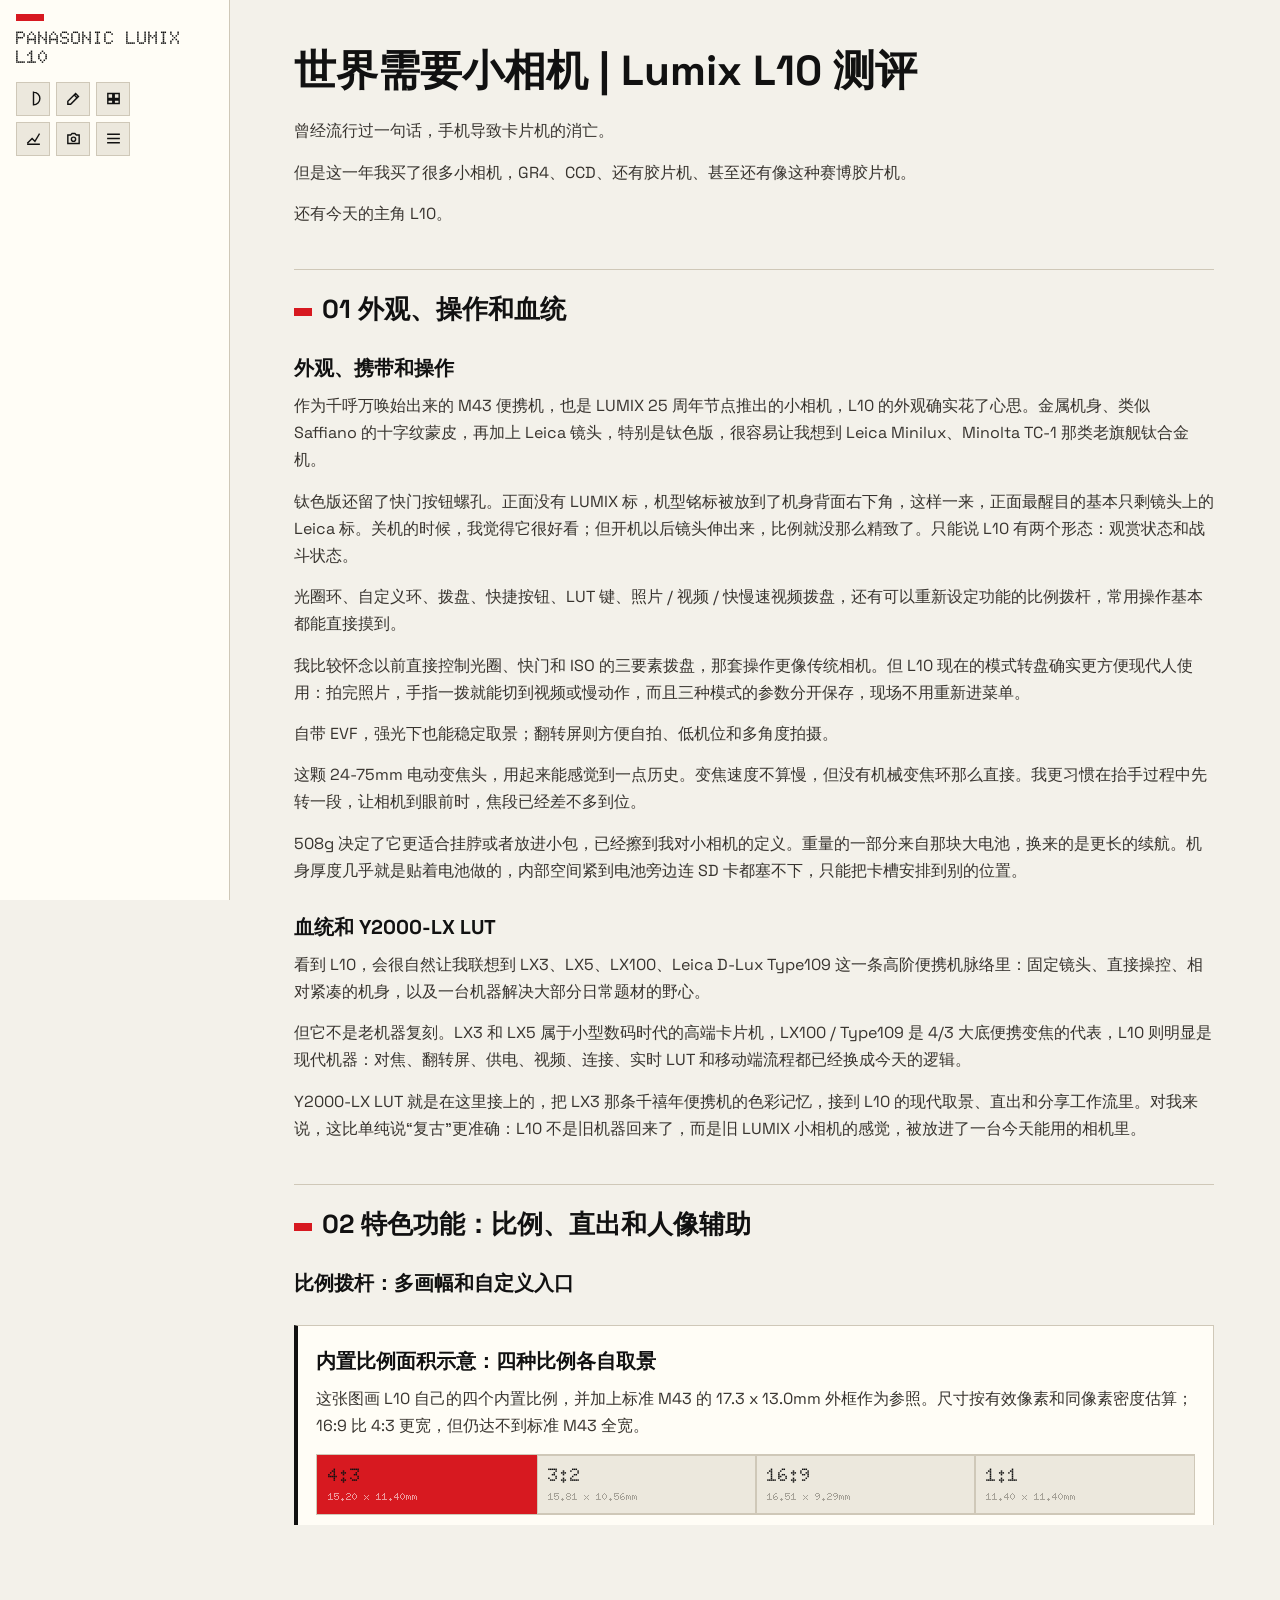
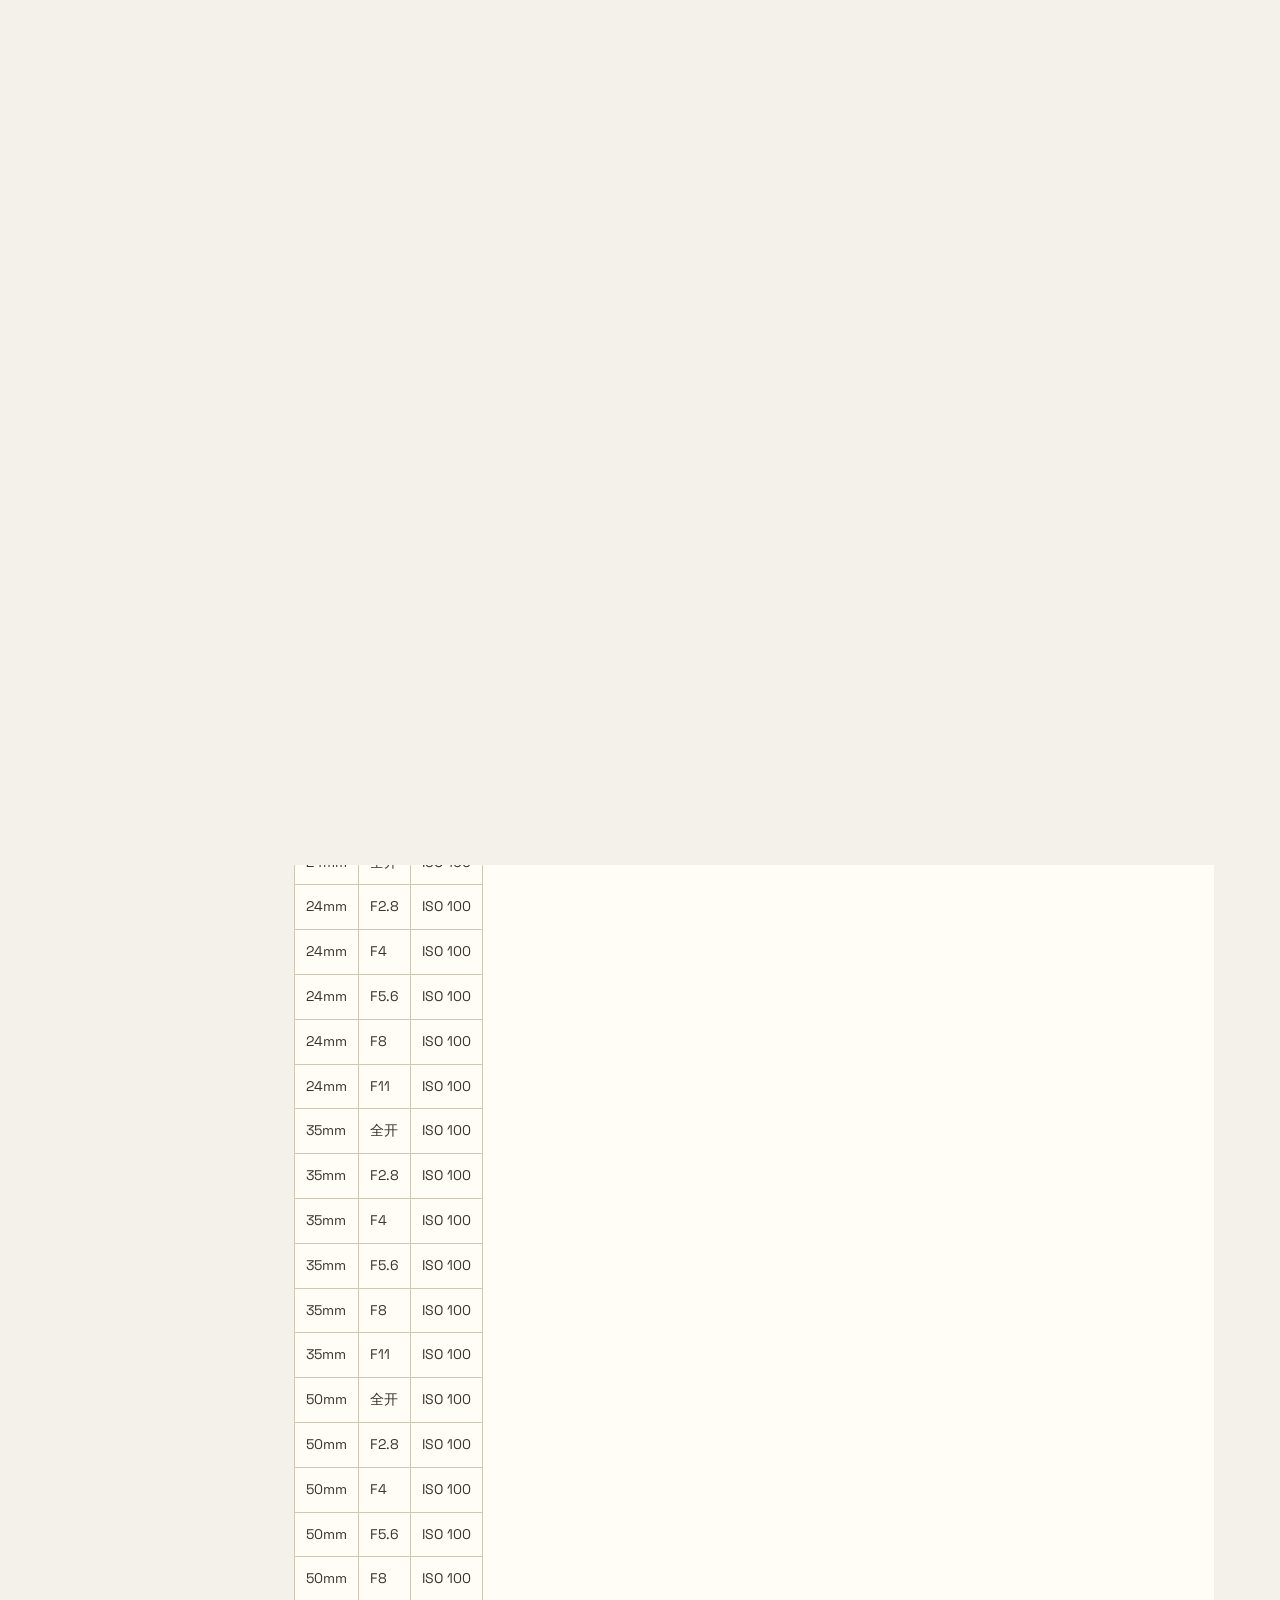
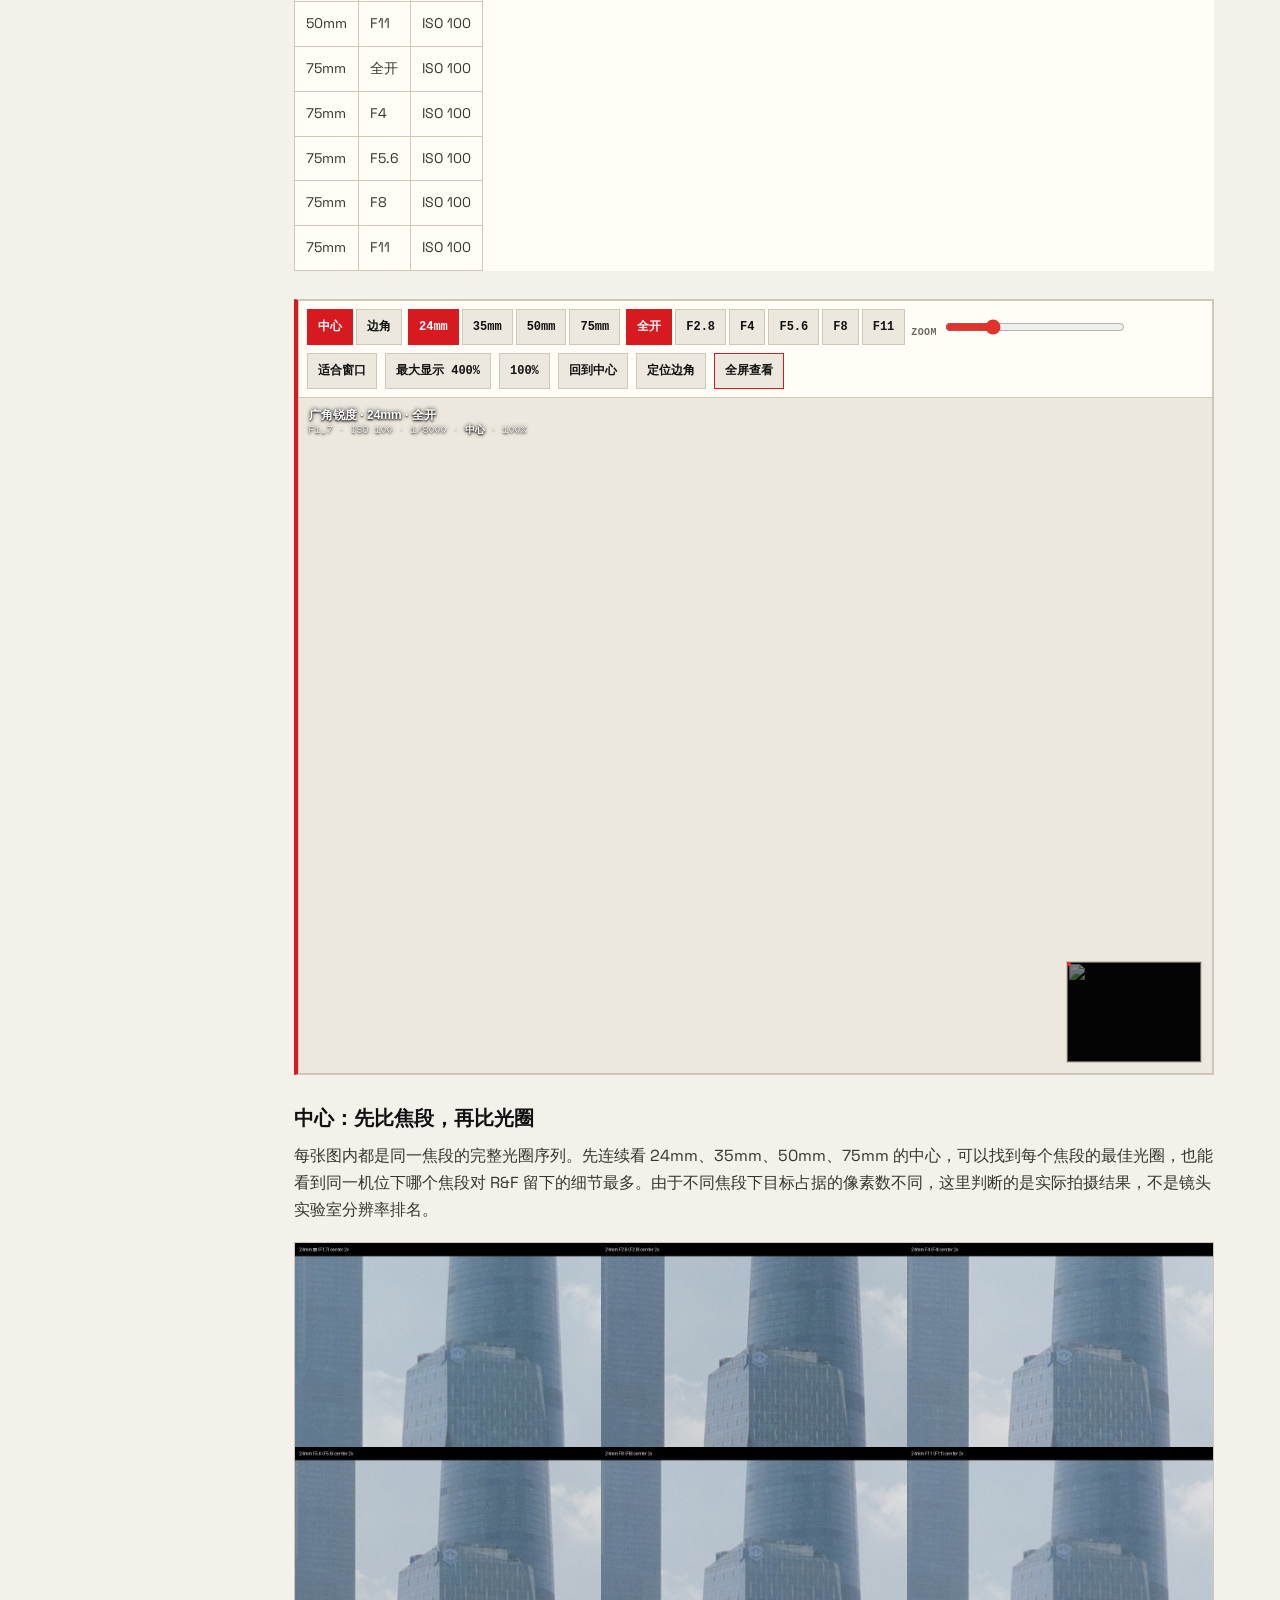
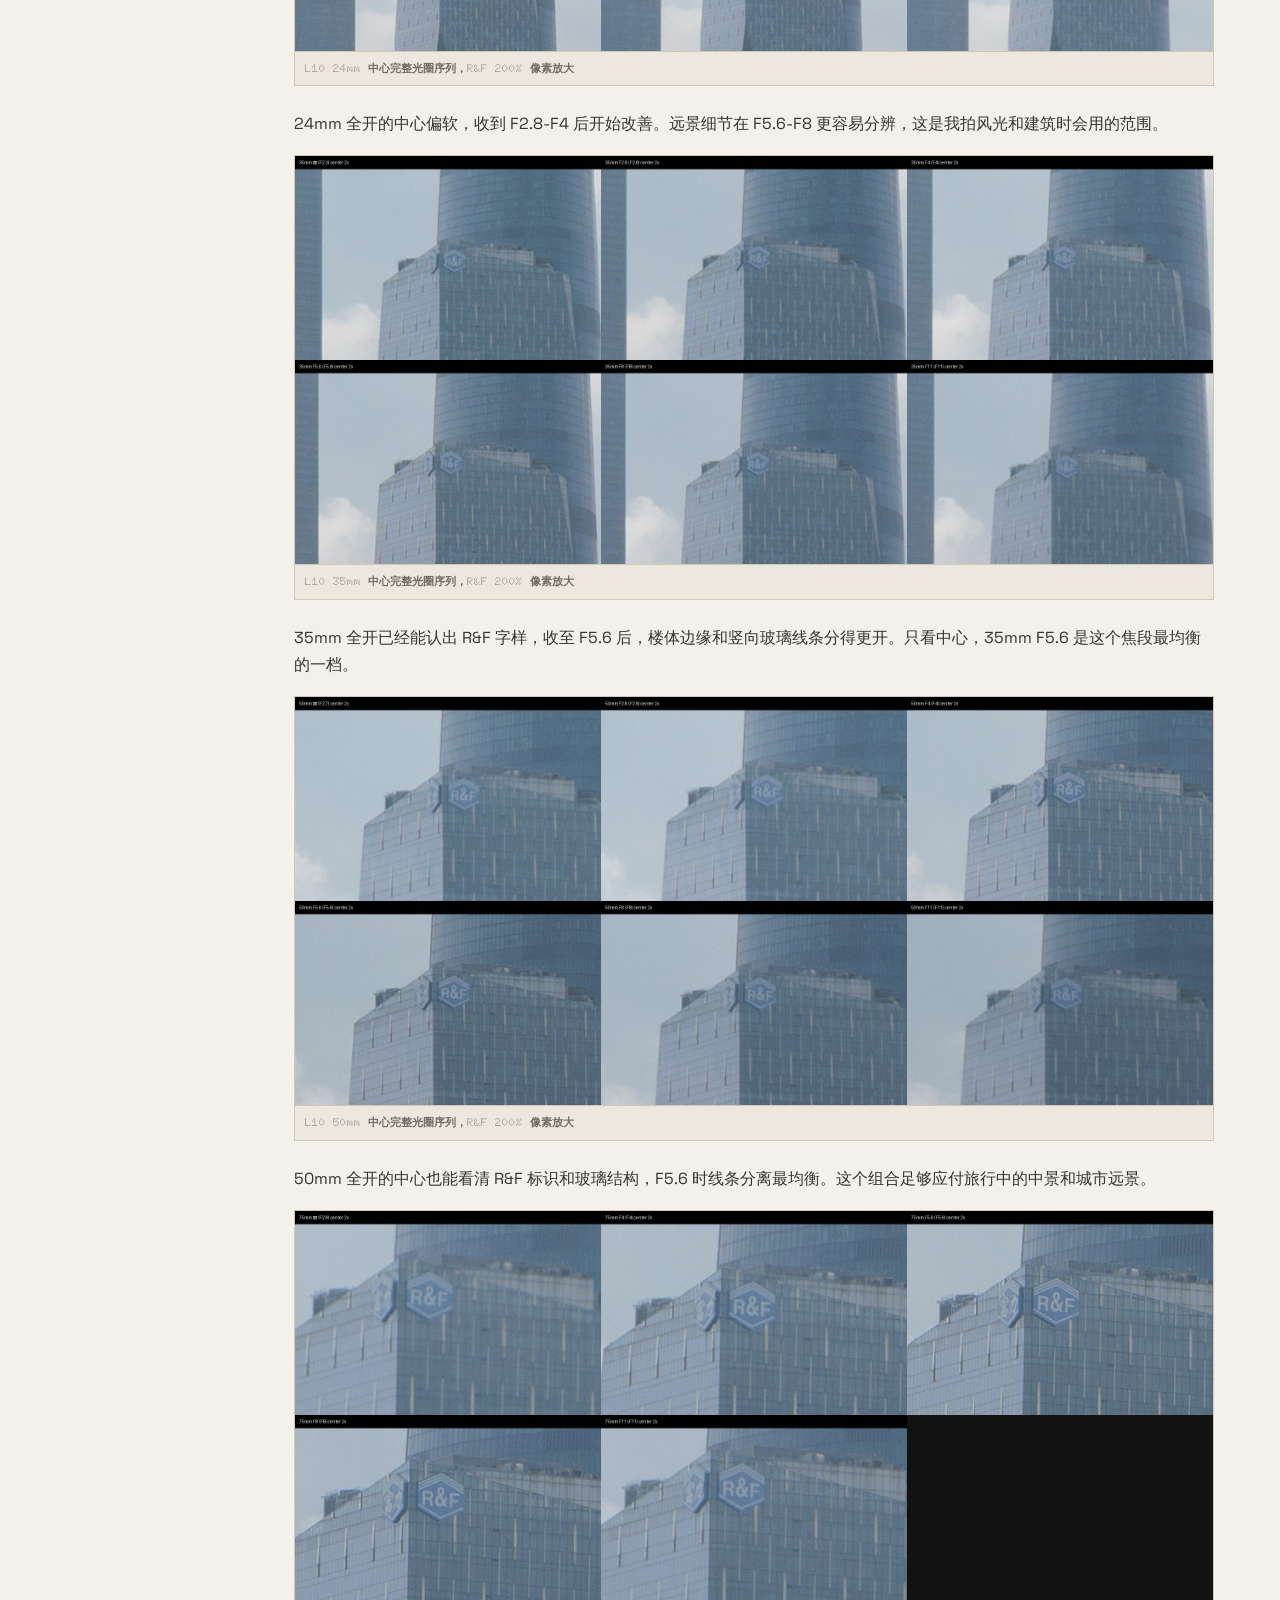
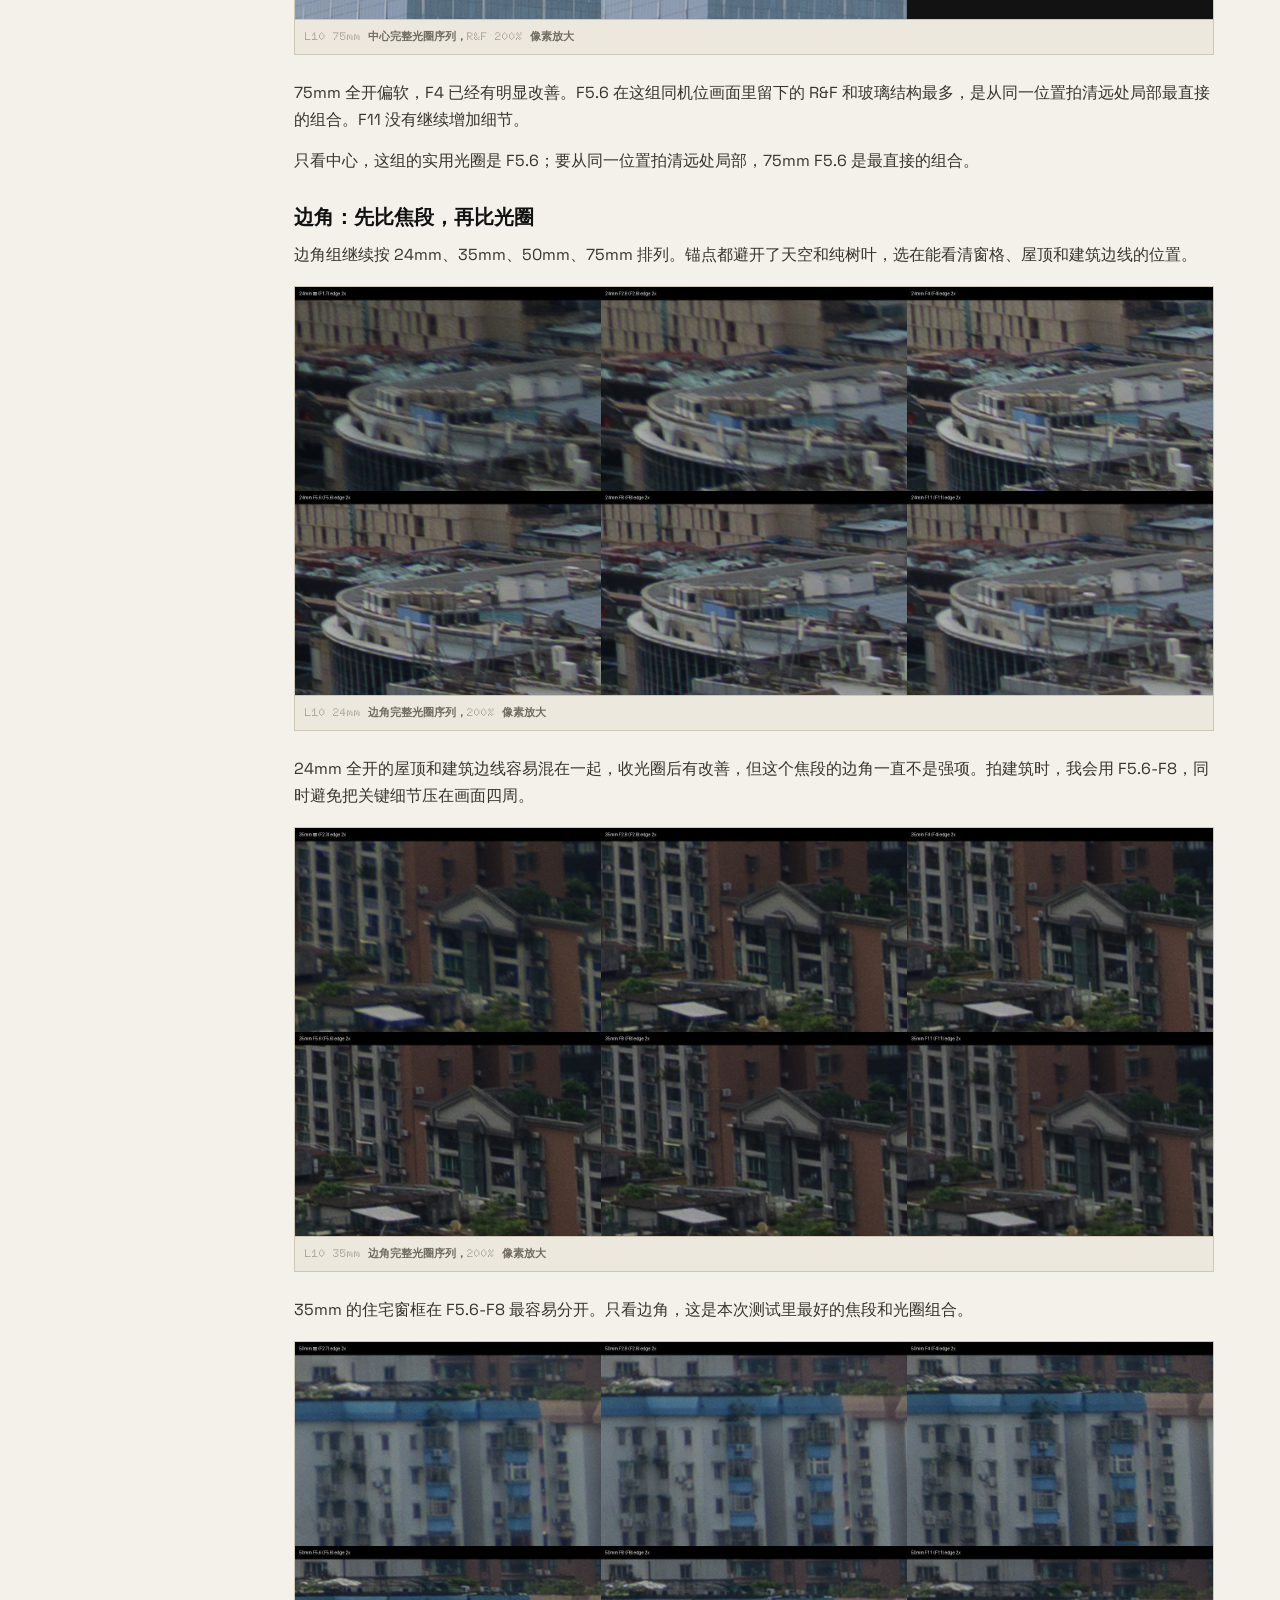
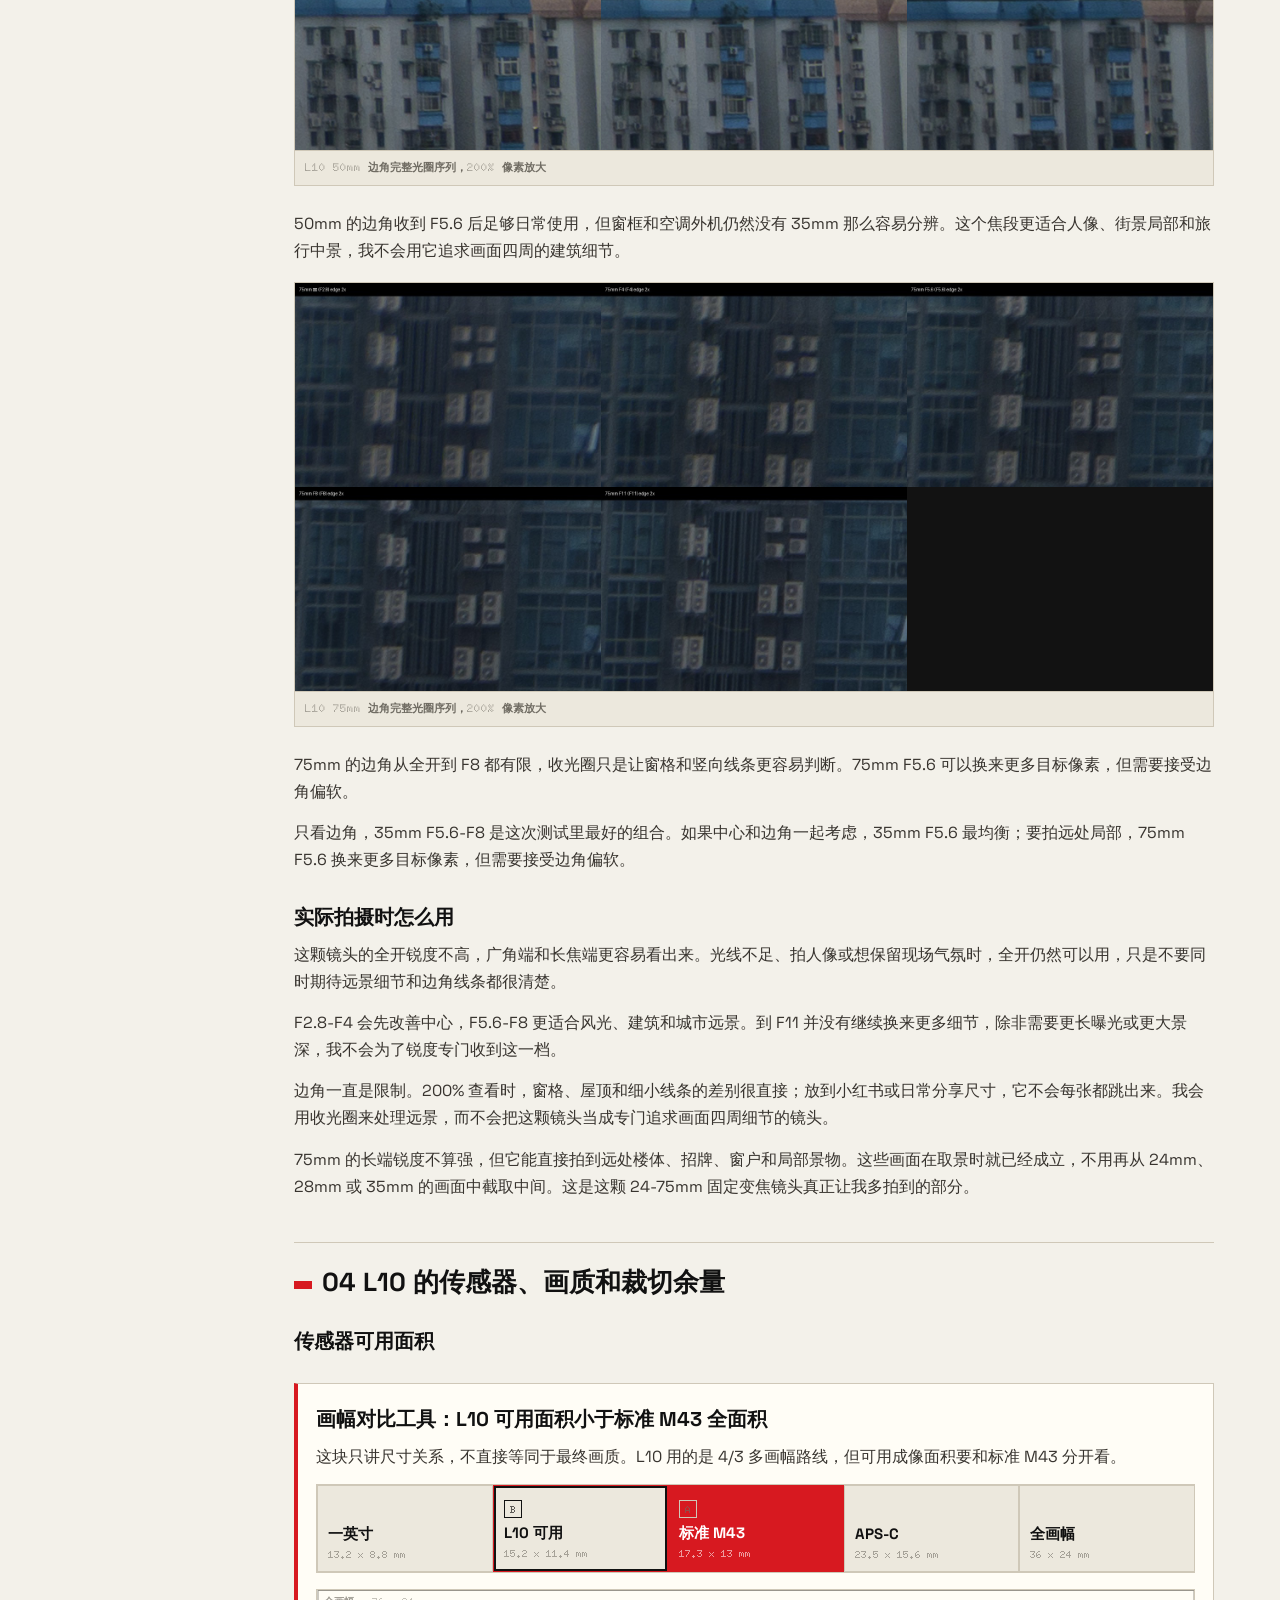
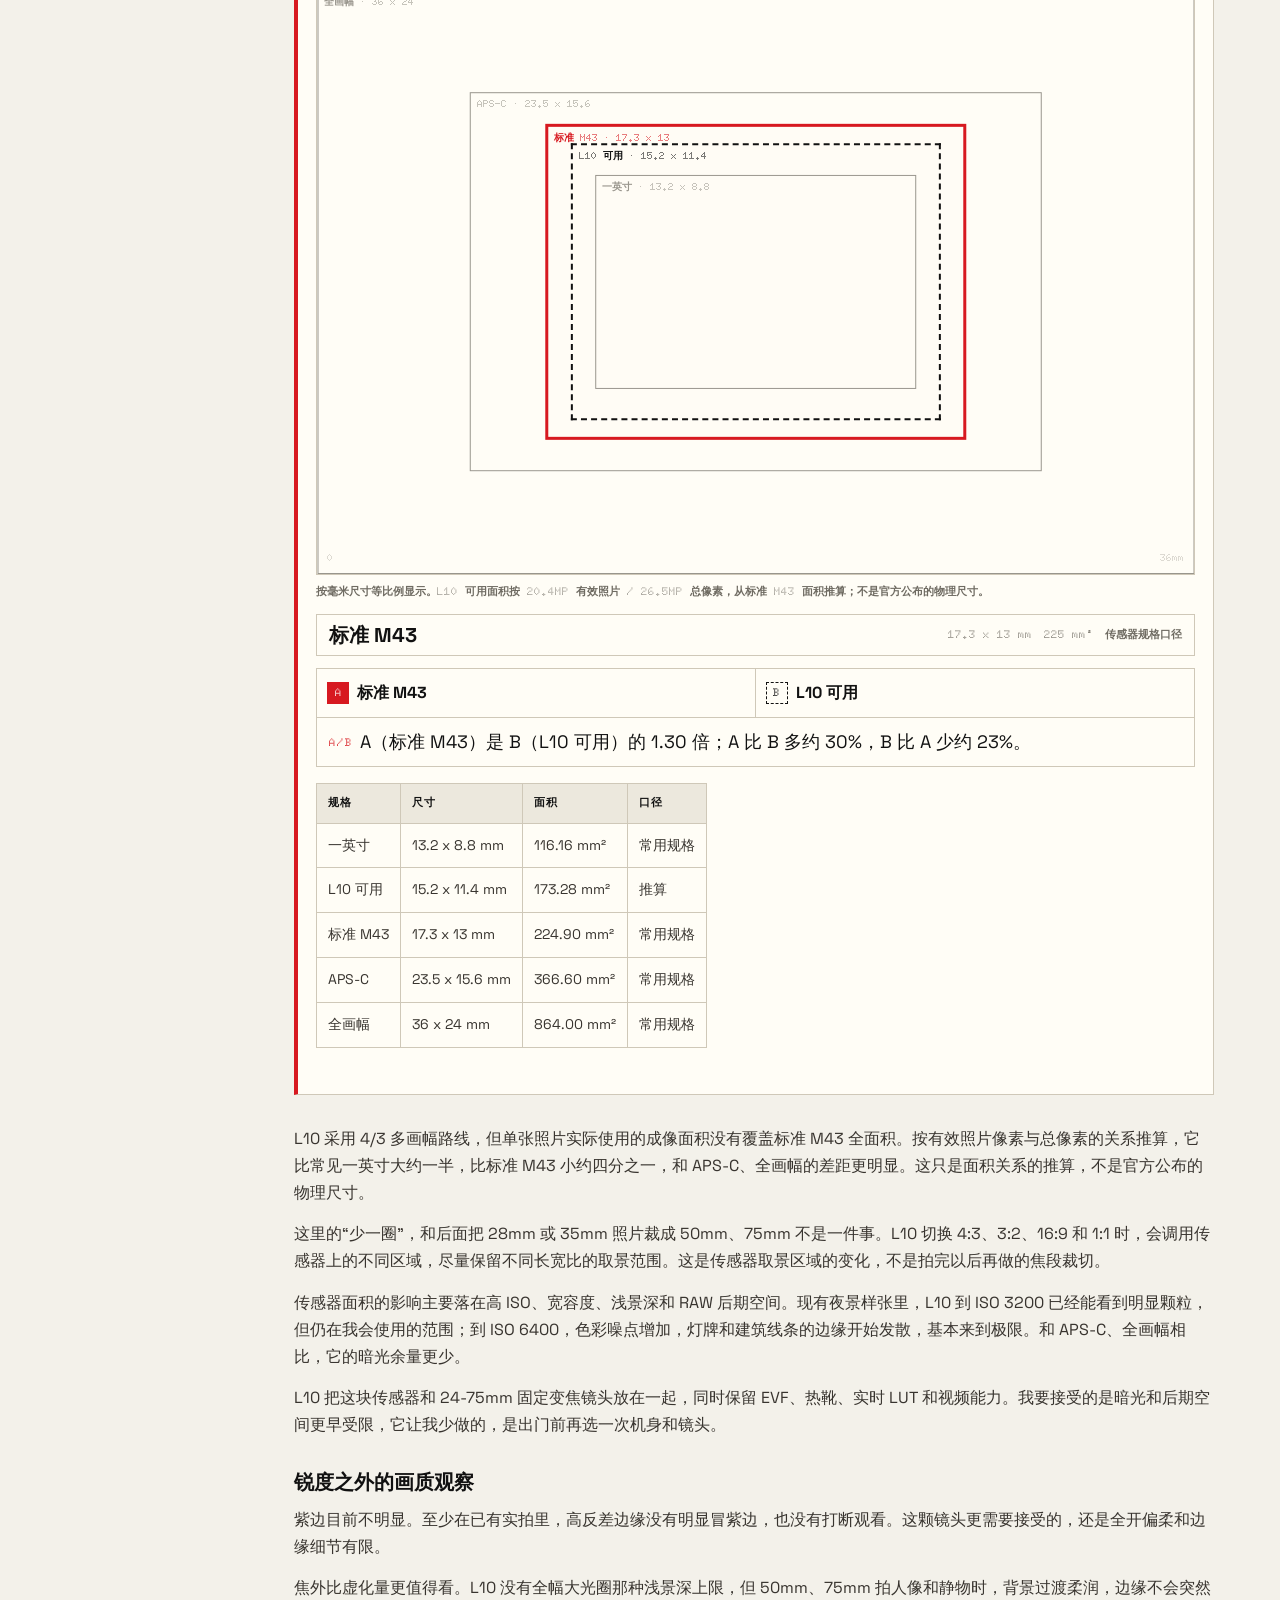
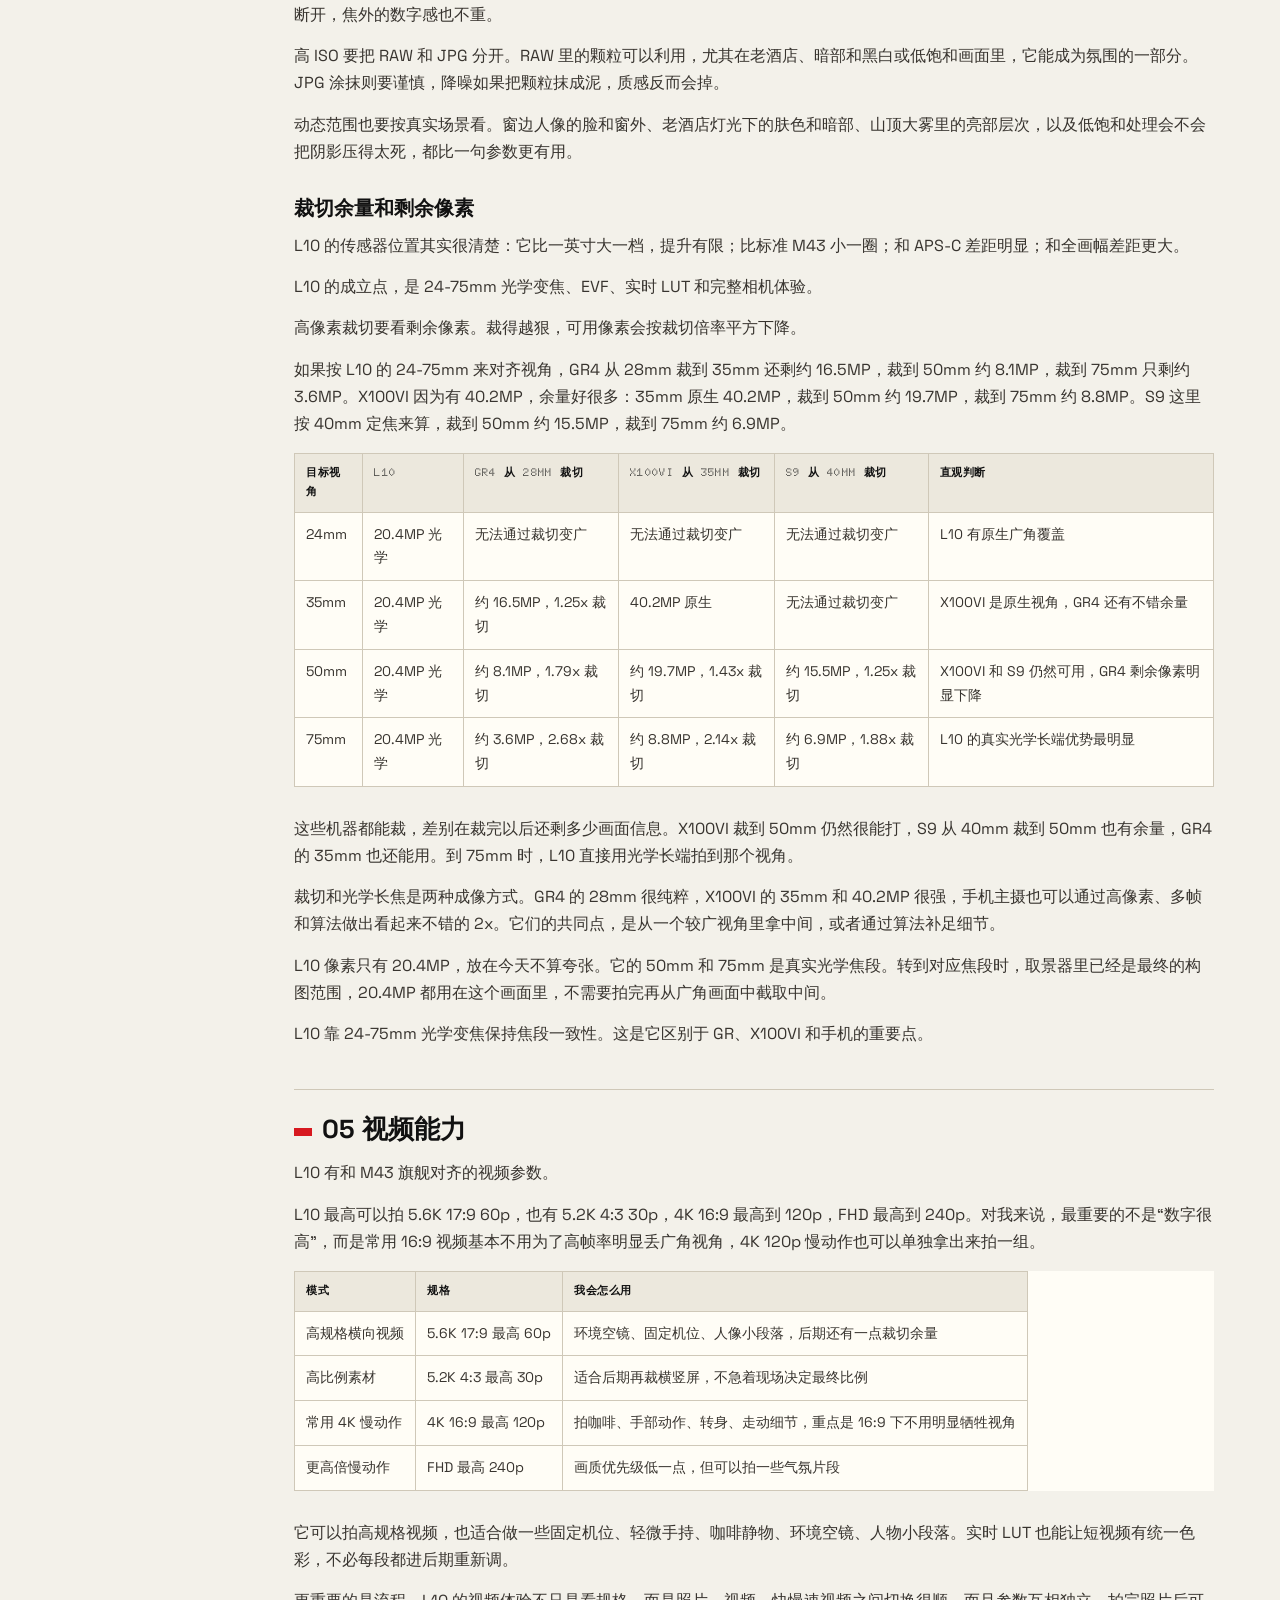
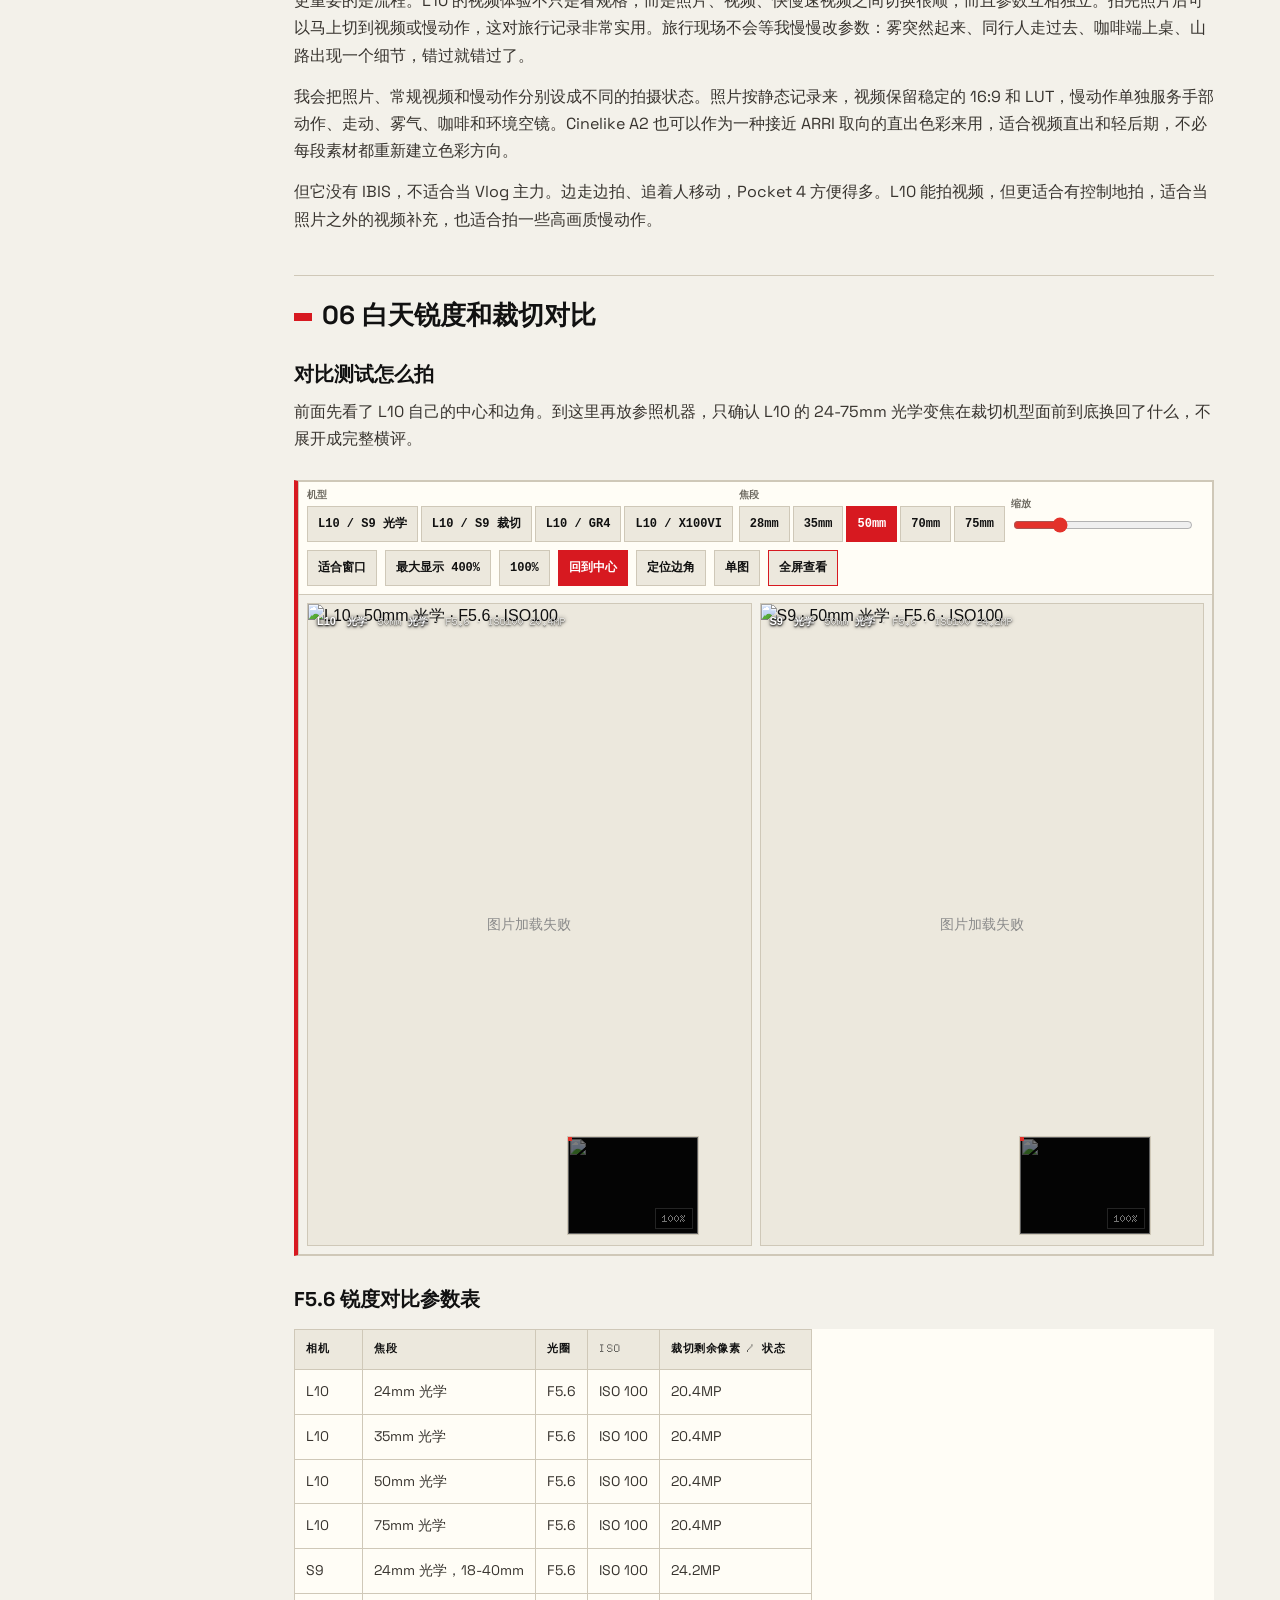
==== commit 79a97226: "Move scenario choices before field examples" ====
--- a/index.html
+++ b/index.html
@@ -889,7 +889,7 @@
           <a class="icon-button" href="#" data-l10-sharpness-link aria-label="L10 镜头锐度工具" title="L10 镜头锐度工具">
             <svg viewBox="0 0 24 24" aria-hidden="true"><path d="M4 7h4l2-2h4l2 2h4v12H4zM12 10a3 3 0 1 0 0 6 3 3 0 0 0 0-6z"/></svg>
           </a>
-          <details class="article-outline"><summary aria-label="文章大纲" title="文章大纲"><svg viewBox="0 0 24 24" aria-hidden="true"><path d="M4 6h16M4 12h16M4 18h16"/></svg></summary><nav aria-label="文章大纲"><a href="#outline-01"><span>01</span>外观、操作和血统</a><a href="#outline-02"><span>02</span>特色功能：比例、直出和人像辅助</a><a href="#outline-03"><span>03</span>L10 镜头锐度表现</a><a href="#outline-04"><span>04</span>L10 的传感器、画质和裁切余量</a><a href="#outline-05"><span>05</span>视频能力</a><a href="#outline-06"><span>06</span>白天锐度和裁切对比</a><a href="#outline-07"><span>07</span>夜晚 ISO 对比</a><a href="#outline-08"><span>08</span>机型体验对比</a><a href="#outline-09"><span>09</span>爱群大酒店实拍</a><a href="#outline-10"><span>10</span>云南旅行：500g 的 L10 会不会成为负担？</a><a href="#outline-11"><span>11</span>日常场景怎么选</a><a href="#outline-12"><span>12</span>总结</a></nav></details>
+          <details class="article-outline"><summary aria-label="文章大纲" title="文章大纲"><svg viewBox="0 0 24 24" aria-hidden="true"><path d="M4 6h16M4 12h16M4 18h16"/></svg></summary><nav aria-label="文章大纲"><a href="#outline-01"><span>01</span>外观、操作和血统</a><a href="#outline-02"><span>02</span>特色功能：比例、直出和人像辅助</a><a href="#outline-03"><span>03</span>L10 镜头锐度表现</a><a href="#outline-04"><span>04</span>L10 的传感器、画质和裁切余量</a><a href="#outline-05"><span>05</span>视频能力</a><a href="#outline-06"><span>06</span>白天锐度和裁切对比</a><a href="#outline-07"><span>07</span>夜晚 ISO 对比</a><a href="#outline-08"><span>08</span>机型体验对比</a><a href="#outline-09"><span>09</span>日常场景怎么选</a><a href="#outline-10"><span>10</span>爱群大酒店实拍</a><a href="#outline-11"><span>11</span>云南旅行：500g 的 L10 会不会成为负担？</a><a href="#outline-12"><span>12</span>总结</a></nav></details>
         </div>
       </div>
       
@@ -1156,7 +1156,18 @@
 <p>L10 和手机的差异落在 24-75mm 真实光学变焦和相机操作。50mm、75mm 是同一颗镜头的光学焦段。EVF、实体拨轮、半按快门、RAW 和实时 LUT 也会改变拍摄节奏。</p>
 <p>手机更强的是省事：自动 HDR、夜景、多帧降噪、锐化、分享链路都已经替我处理好。L10 要争取的是贴近 EVF、转动变焦环、半按快门、用 LUT 决定画面气质的拍摄过程。</p>
 <p>我想要的不是计算摄影的自然画面，而是高光、暗部、皮肤和背景过渡都还带着相机味的画面。它不一定每次都比手机讨好，但可控性、焦段一致性和直出气质会更接近我拿相机出门的理由。</p>
-<h2 id="outline-09">09 爱群大酒店实拍</h2>
+<h2 id="outline-09">09 日常场景怎么选</h2>
+<p>只问画质和全幅上限，我会选 S9。简单出门，我会选 GR。想要 35mm 定焦、40.2MP 高像素裁切、机身防抖、内置闪光灯和复古旁轴颜值，X100VI 更完整。</p>
+<p>但远门旅行和日常创作，我还是会在意 L10。24mm 到 75mm 都在，EVF 在，热靴在，实时 LUT 在，实体操作也在。出门前少纠结一点，拿起来就能拍。它让我更像是在拿一台相机拍照，而不是在管理一套系统。</p>
+<p>参数表能说明裁切以后还剩多少像素，但真正出门时，我先遇到的是题材。咖啡厅、旅行、扫街、人像，每个场景都会逼我做不同选择：拍完整环境，还是拍一个人；拍桌上的小东西，还是拍远处的局部；抓一个突然出现的瞬间，还是等一个画面慢慢成立。</p>
+<p>咖啡厅和探店里，我通常会拍三类东西：空间、同行的人、桌面细节。空间需要广一点，同行的人需要一个自然的距离，杯子、菜单、甜品和手部动作又需要再靠近一点。GR4 的 28mm 很适合把桌面、窗边、墙面和同行的人一起带进来，照片会更像“我当时坐在这里”。X100VI 的 35mm 会更聚焦一点，窗边的人、桌上的杯子、店里的装饰，更容易形成一张完整照片。L10 的 24-75mm 可以在同一个座位上切换题材：24mm 拍店内环境，35mm 或 50mm 拍桌面和同行的人，75mm 拍杯子、菜单、手部动作和窗边细节。近摄和实时 LUT 在这里也会一起进入拍摄过程，一个负责补细节，一个负责现场就决定这家店的颜色方向。</p>
+<p>旅行风光里，大场景和远处局部经常同时出现。站在街口时，我会先想拍建筑、广场、道路和人流；走近一点，又会看到屋顶、招牌、窗户、船、山体和路边植物。GR4 的 28mm 适合城市步行，拍的是人走到现场时看到的环境。X100VI 的 35mm 更像一个稳定的旅行视角，主体关系会比 28mm 更明确，40.2MP 也给后期裁切留了余地。L10 的 24mm 可以拍完整场景，75mm 可以把远处的楼、船、招牌、窗户和山体拉近一点。旅行里很多照片不是提前计划好的，走到那里才看到，24-75mm 会多接住一些临时出现的题材。</p>
+<p>扫街时，有些画面突然发生，有些画面在远处慢慢形成。前一种需要相机小、取出快、存在感低；后一种需要我能等，也能选择距离。GR4 在街角、路口、店门口、地铁口很方便，28mm 会把人和环境一起放进画面，现场关系保留得多。X100VI 的 35mm 更适合等一个画面成立：等路人走进构图，等光落到墙上，等背景和人物刚好对上。L10 的 24mm 拍路口和街道关系，50mm 拍店门口的人，75mm 拍远一点的招牌、橱窗、动作和细节。它不负责最快的那一下，但街上那些慢慢出现的画面，L10 会给我更多选择距离的余地。</p>
+<p>人像里，我会先看要保留多少背景。朋友坐在饭桌边、走在街上、站在房间里，环境本来就是照片的一部分；但拍半身、表情、肩颈、手部和道具时，距离又会变。GR4 的 28mm 更像环境记录，适合拍这个人当时在这个地方。X100VI 的 35mm 更适合日常半身和旅行人像，也更有“我给你拍一张”的仪式感，高像素还能给后期裁切留一点空间。L10 的 24mm 可以拍人在环境里，50mm 适合半身，75mm 可以拍表情和更集中的背景关系。我本来就不想把人拍得太正确，背景必然是画面中的重要组成；L10 的变焦让我可以在环境、人和细节之间多做一点选择。</p>
+<p>L10 也很适合当新手的第一台相机。它足够完整：焦段、EVF、热靴、直出、视频和实体操作都在，新手不用一开始就被镜头选择和系统搭配拖住。实时 LUT 也降低了后期门槛，可以往理光、富士、哈苏、胶片这些方向模拟，先在取景时看到自己想要的颜色。前提是你接受它的静态画质不能按全画幅、中画幅那套期待来买。</p>
+<p>它也很适合当大机器的备机。如果你已经有哈苏、全画幅系统，或者一套认真干活的设备，L10 反而可以负责那些不想背大包、但又想认真拍两张的场景。大机器负责画质和仪式，L10 负责随身和出片。</p>
+<p>爱群和云南这两组实拍，把这个感受落到了具体场景里。爱群说明 L10 带上黑柔和小闪之后，可以从随身记录走到轻量人像创作；云南说明它在远门旅行里不会明显增加负担，又能靠 24-75mm、微距、多画幅和视频切换处理很多不确定画面。</p>
+<h2 id="outline-10">10 爱群大酒店实拍</h2>
 <h3>爱群大酒店室内人像</h3>
 <p>拍摄选在一家很有历史的酒店。光线很复杂，窗外自然光、室内暖黄灯混在一起。为了应对这种环境，我在 L10 上挂了一支闪光灯，同时加了 1/4 黑柔。</p>
 <p>这组拍摄主要遇到四种光线场景。</p>
@@ -1168,7 +1179,7 @@
 <p>这颗镜头锐度不高，但我对人像摄影不追求锐化。所以我全程光圈全开。大光圈能带来一定虚化量，焦外也相当柔润，但不能要求 L10 拍出糖水人像，背景必然是画面中的重要组成，这迫使我思考人和环境之间的关联。</p>
 <p>黑柔在爱群这种环境里很顺。它不是为了把画面磨平，而是柔化高光，降低一点数码锐感，让灯光、窗光和反光别那么硬。老酒店、夜晚、室内暖灯这类场景，本来就不需要每一处边缘都锋利得很现代。</p>
 <p>一台 L10、一支小闪光灯、一片 1/4 黑柔，已经足够组成一套轻便的人像单兵创作组合。它不是专业棚拍方案，也不是弱光万能解，但在咖啡馆人像、老酒店人像、室内环境人像、探店、旅行同行、小红书图文和简单短视频空镜里，确实让我从随身记录多走到轻量创作这一步。</p>
-<h2 id="outline-10">10 云南旅行：500g 的 L10 会不会成为负担？</h2>
+<h2 id="outline-11">11 云南旅行：500g 的 L10 会不会成为负担？</h2>
 <p>端午期间我带 L10 去了云南芒市和腾冲，也上了高黎贡山和打鹰山。这个场景和爱群大酒店刚好互补：爱群证明它能做轻量人像创作，云南更像一次远门旅行记录。风景、植物、昆虫、野生菌、火山口、雾气、人物、路标、局部细节，全都在同一趟行程里出现。</p>
 <p>这趟下来，我对 500g 左右的体积接受度比想象中高。L10 不是口袋机，不能像 GR 那样塞进裤兜，但作为远门旅行相机，它没有明显增加出行负担。挂脖、放小包、徒步时随手拿出来，都还在可以接受的范围里。</p>
 <p>简单出门我会选 GR 放口袋。但远门旅行不一样，28mm 会很难拍。旅行的不确定性太高，下一秒可能是山路、寺庙、市场、植物、火山口，也可能是同行人的一个表情。这个时候 L10 的 24-75mm 变焦和近摄能力比 28mm 定焦更稳。很多时候拍得到比拍得好更重要，24-75mm 比 28mm 更像一份保险。</p>
@@ -1184,17 +1195,6 @@
 <p>雾起来的时候，能见度只有十米左右。天气当然不好，但画面反而很有电影感。山顶、雾气、低对比、植物平原和火山口地形，会让画面自然进入一种横幅叙事感。</p>
 <p>这组也让我想到，L10 的比例切换可以和 LUT 放在一起看。16:9 不只是为了裁得更宽，它可以直接配电影感 LUT，让雾气、山顶和火山口平原进入更明确的横幅叙事。1:1 也不是只能当社交平台方图，如果配宝丽来方向的 LUT，反而会有一种即时影像、小相纸的感觉，适合拍路牌、植物、同行人的小表情或者局部细节。</p>
 <p>打鹰山让我意识到，多画幅不是摆设。它不只是后期裁切余量的问题，而是现场就可以决定画面气质：16:9 + 电影感 LUT 是一条路，1:1 + 宝丽来 LUT 也是另一条路。</p>
-<h2 id="outline-11">11 日常场景怎么选</h2>
-<p>只问画质和全幅上限，我会选 S9。简单出门，我会选 GR。想要 35mm 定焦、40.2MP 高像素裁切、机身防抖、内置闪光灯和复古旁轴颜值，X100VI 更完整。</p>
-<p>但远门旅行和日常创作，我还是会在意 L10。24mm 到 75mm 都在，EVF 在，热靴在，实时 LUT 在，实体操作也在。出门前少纠结一点，拿起来就能拍。它让我更像是在拿一台相机拍照，而不是在管理一套系统。</p>
-<p>参数表能说明裁切以后还剩多少像素，但真正出门时，我先遇到的是题材。咖啡厅、旅行、扫街、人像，每个场景都会逼我做不同选择：拍完整环境，还是拍一个人；拍桌上的小东西，还是拍远处的局部；抓一个突然出现的瞬间，还是等一个画面慢慢成立。</p>
-<p>咖啡厅和探店里，我通常会拍三类东西：空间、同行的人、桌面细节。空间需要广一点，同行的人需要一个自然的距离，杯子、菜单、甜品和手部动作又需要再靠近一点。GR4 的 28mm 很适合把桌面、窗边、墙面和同行的人一起带进来，照片会更像“我当时坐在这里”。X100VI 的 35mm 会更聚焦一点，窗边的人、桌上的杯子、店里的装饰，更容易形成一张完整照片。L10 的 24-75mm 可以在同一个座位上切换题材：24mm 拍店内环境，35mm 或 50mm 拍桌面和同行的人，75mm 拍杯子、菜单、手部动作和窗边细节。近摄和实时 LUT 在这里也会一起进入拍摄过程，一个负责补细节，一个负责现场就决定这家店的颜色方向。</p>
-<p>旅行风光里，大场景和远处局部经常同时出现。站在街口时，我会先想拍建筑、广场、道路和人流；走近一点，又会看到屋顶、招牌、窗户、船、山体和路边植物。GR4 的 28mm 适合城市步行，拍的是人走到现场时看到的环境。X100VI 的 35mm 更像一个稳定的旅行视角，主体关系会比 28mm 更明确，40.2MP 也给后期裁切留了余地。L10 的 24mm 可以拍完整场景，75mm 可以把远处的楼、船、招牌、窗户和山体拉近一点。旅行里很多照片不是提前计划好的，走到那里才看到，24-75mm 会多接住一些临时出现的题材。</p>
-<p>扫街时，有些画面突然发生，有些画面在远处慢慢形成。前一种需要相机小、取出快、存在感低；后一种需要我能等，也能选择距离。GR4 在街角、路口、店门口、地铁口很方便，28mm 会把人和环境一起放进画面，现场关系保留得多。X100VI 的 35mm 更适合等一个画面成立：等路人走进构图，等光落到墙上，等背景和人物刚好对上。L10 的 24mm 拍路口和街道关系，50mm 拍店门口的人，75mm 拍远一点的招牌、橱窗、动作和细节。它不负责最快的那一下，但街上那些慢慢出现的画面，L10 会给我更多选择距离的余地。</p>
-<p>人像里，我会先看要保留多少背景。朋友坐在饭桌边、走在街上、站在房间里，环境本来就是照片的一部分；但拍半身、表情、肩颈、手部和道具时，距离又会变。GR4 的 28mm 更像环境记录，适合拍这个人当时在这个地方。X100VI 的 35mm 更适合日常半身和旅行人像，也更有“我给你拍一张”的仪式感，高像素还能给后期裁切留一点空间。L10 的 24mm 可以拍人在环境里，50mm 适合半身，75mm 可以拍表情和更集中的背景关系。我本来就不想把人拍得太正确，背景必然是画面中的重要组成；L10 的变焦让我可以在环境、人和细节之间多做一点选择。</p>
-<p>L10 也很适合当新手的第一台相机。它足够完整：焦段、EVF、热靴、直出、视频和实体操作都在，新手不用一开始就被镜头选择和系统搭配拖住。实时 LUT 也降低了后期门槛，可以往理光、富士、哈苏、胶片这些方向模拟，先在取景时看到自己想要的颜色。前提是你接受它的静态画质不能按全画幅、中画幅那套期待来买。</p>
-<p>它也很适合当大机器的备机。如果你已经有哈苏、全画幅系统，或者一套认真干活的设备，L10 反而可以负责那些不想背大包、但又想认真拍两张的场景。大机器负责画质和仪式，L10 负责随身和出片。</p>
-<p>爱群和云南这两组实拍，把这个感受落到了具体场景里。爱群说明 L10 带上黑柔和小闪之后，可以从随身记录走到轻量人像创作；云南说明它在远门旅行里不会明显增加负担，又能靠 24-75mm、微距、多画幅和视频切换处理很多不确定画面。</p>
 <h2 id="outline-12">12 总结</h2>
 <p>开头说过，曾经流行过一句话：手机导致卡片机的消亡。但这几年卡片机又重新火起来，我觉得不是偶然。手机很方便，可它给不了相机的仪式感和情绪价值。取景、半按快门、变焦、按下快门那一下，还有一台真实相机握在手里的感觉，这些都会改变我拍照时的状态。</p>
 <p>手机算法也有自己的局限。它可以把夜景拍亮，把人像背景算虚，把 HDR 拉得很完整，但有些画面会显得太聪明、太处理。相机留下来的光线、层次、皮肤质感和背景过渡，反而更接近我想要的照片。</p>
--- a/tools/tool-ui.css
+++ b/tools/tool-ui.css
@@ -27,6 +27,10 @@
   background: var(--tool-surface);
 }
 
+.selection-controls {
+  display: contents;
+}
+
 .toolbar label {
   gap: 4px;
   color: var(--tool-muted);
@@ -194,14 +198,23 @@
 }
 
 @media (max-width: 720px) {
-  :root { --tool-control-height: 34px; }
+  :root { --tool-control-height: 40px; }
 
   .toolbar {
     display: flex;
+    flex-direction: column;
     flex-wrap: nowrap;
-    align-items: end;
+    align-items: stretch;
     gap: 6px;
     padding: 6px;
+    overflow: hidden;
+  }
+
+  .selection-controls,
+  .view-controls {
+    display: flex;
+    width: 100%;
+    min-width: 0;
     overflow-x: auto;
     overflow-y: hidden;
     overscroll-behavior-x: contain;
@@ -210,17 +223,19 @@
     -webkit-overflow-scrolling: touch;
   }
 
-  .toolbar::-webkit-scrollbar {
+  .selection-controls::-webkit-scrollbar,
+  .view-controls::-webkit-scrollbar {
     height: 3px;
   }
 
-  .toolbar::-webkit-scrollbar-thumb {
+  .selection-controls::-webkit-scrollbar-thumb,
+  .view-controls::-webkit-scrollbar-thumb {
     background: var(--tool-faint);
   }
 
-  .toolbar > label,
-  .toolbar > .segmented,
-  .toolbar > .view-controls {
+  .selection-controls > label,
+  .selection-controls > .segmented,
+  .view-controls {
     flex: 0 0 auto !important;
   }
 
@@ -229,8 +244,8 @@
   .aspect-button,
   .sensor-button {
     min-height: var(--tool-control-height);
-    padding: 6px 9px;
-    font-size: 11px;
+    padding: 8px 10px;
+    font-size: 12px;
   }
 
   .toolbar .segmented {
@@ -242,6 +257,7 @@
   .view-controls {
     flex-wrap: nowrap;
     gap: 4px;
+    padding-bottom: 2px;
   }
 
   .view-controls button {
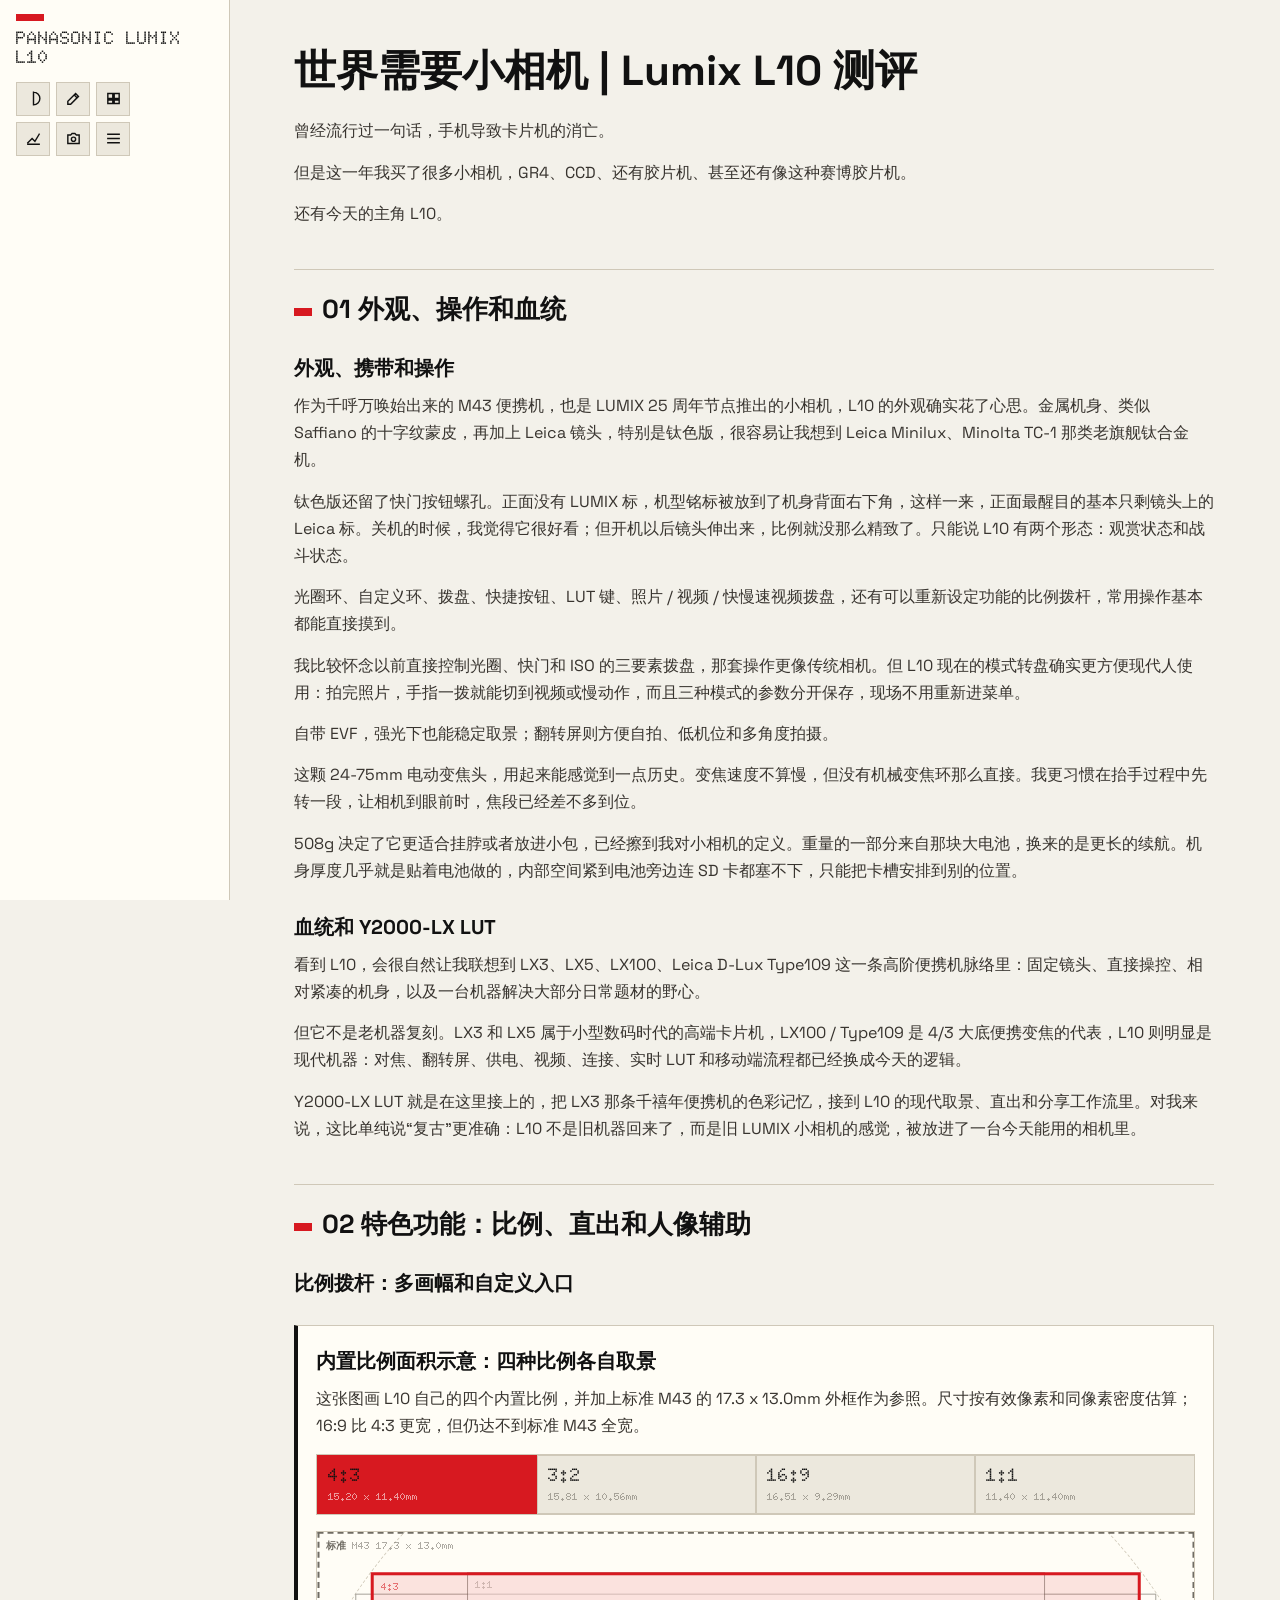
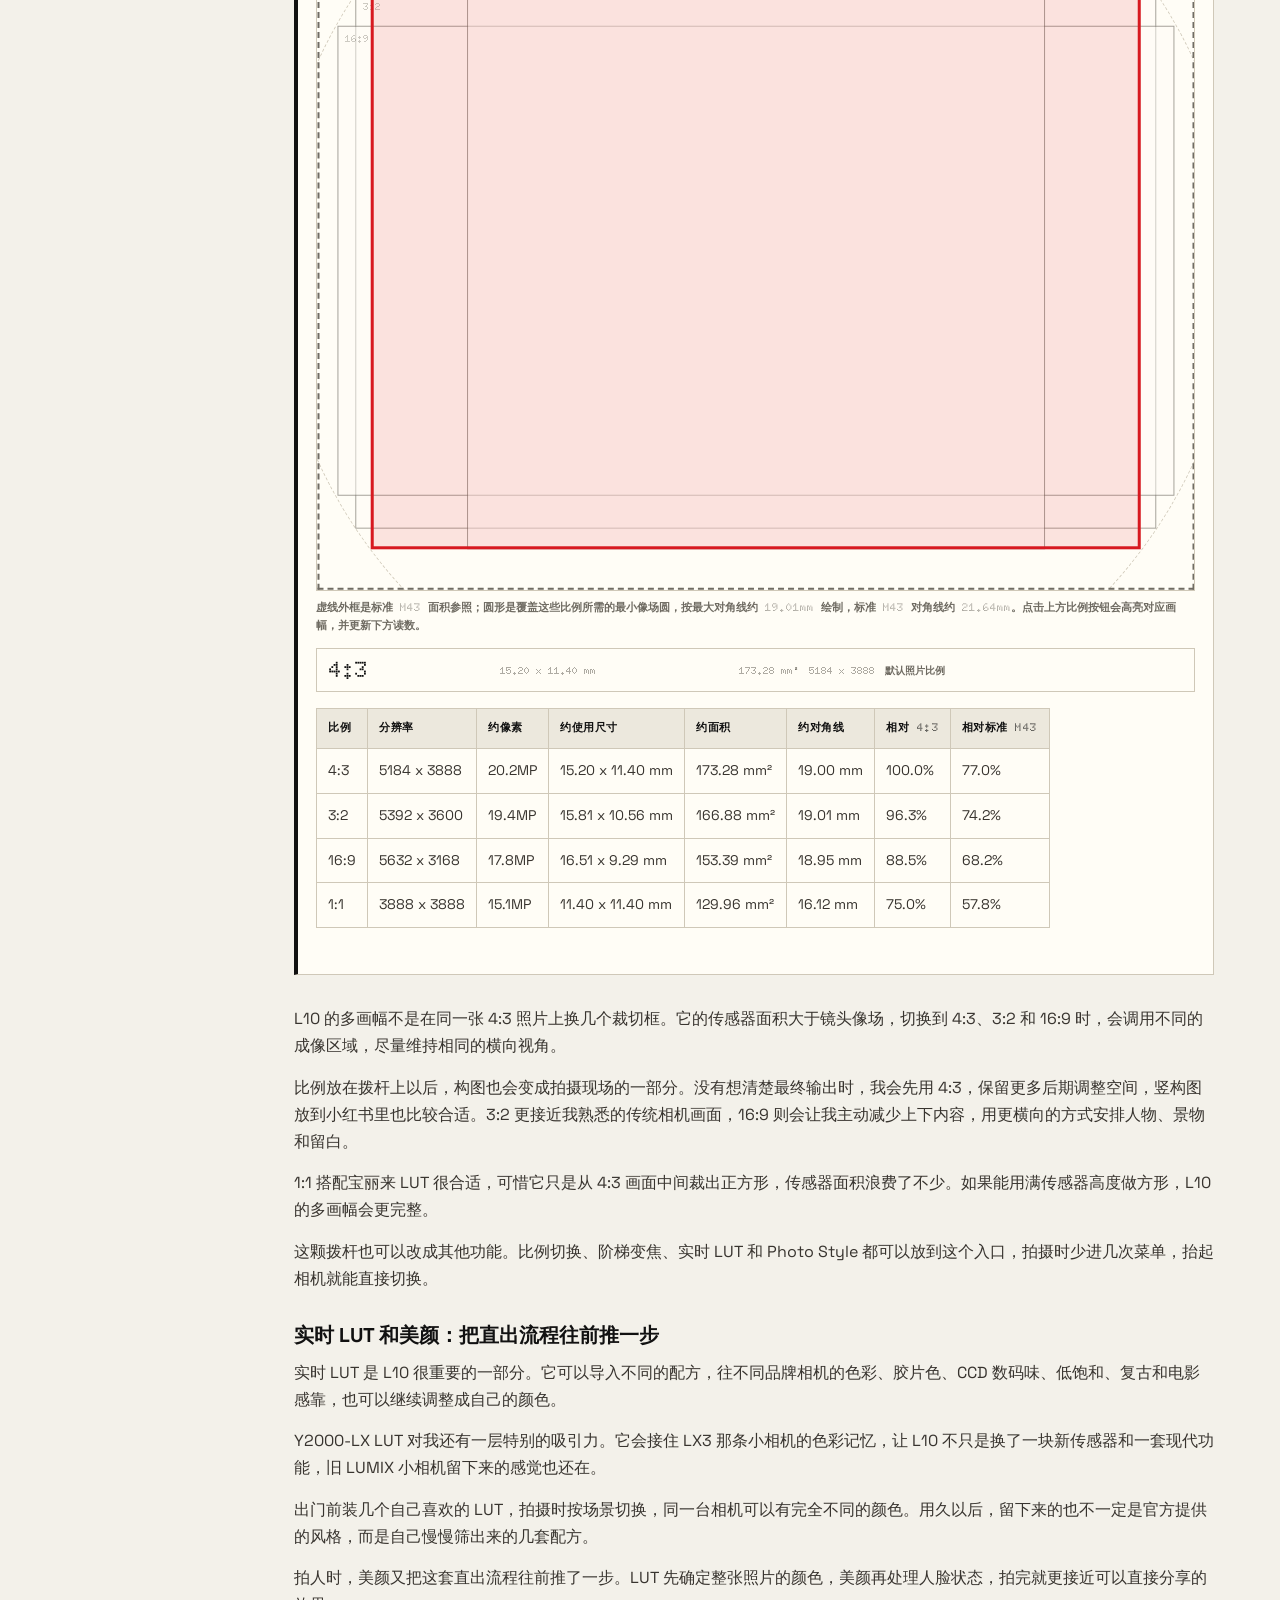
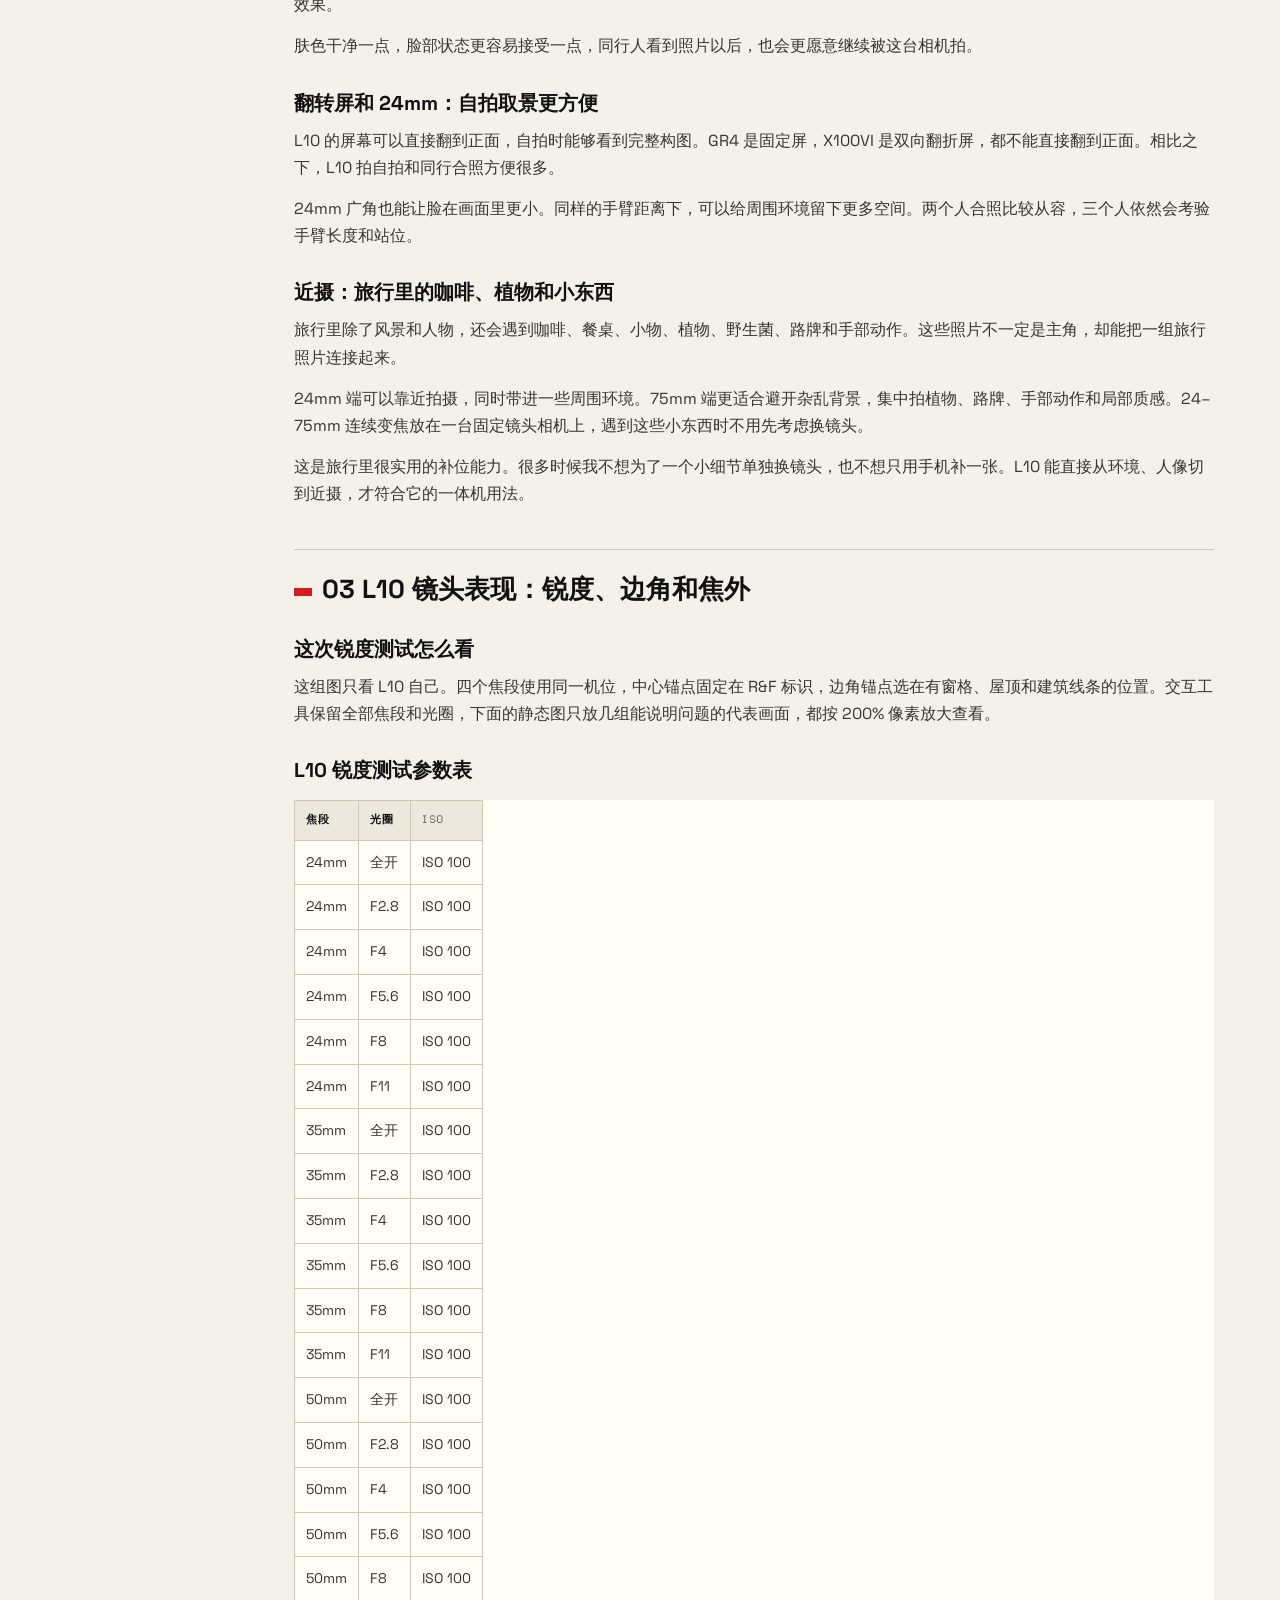
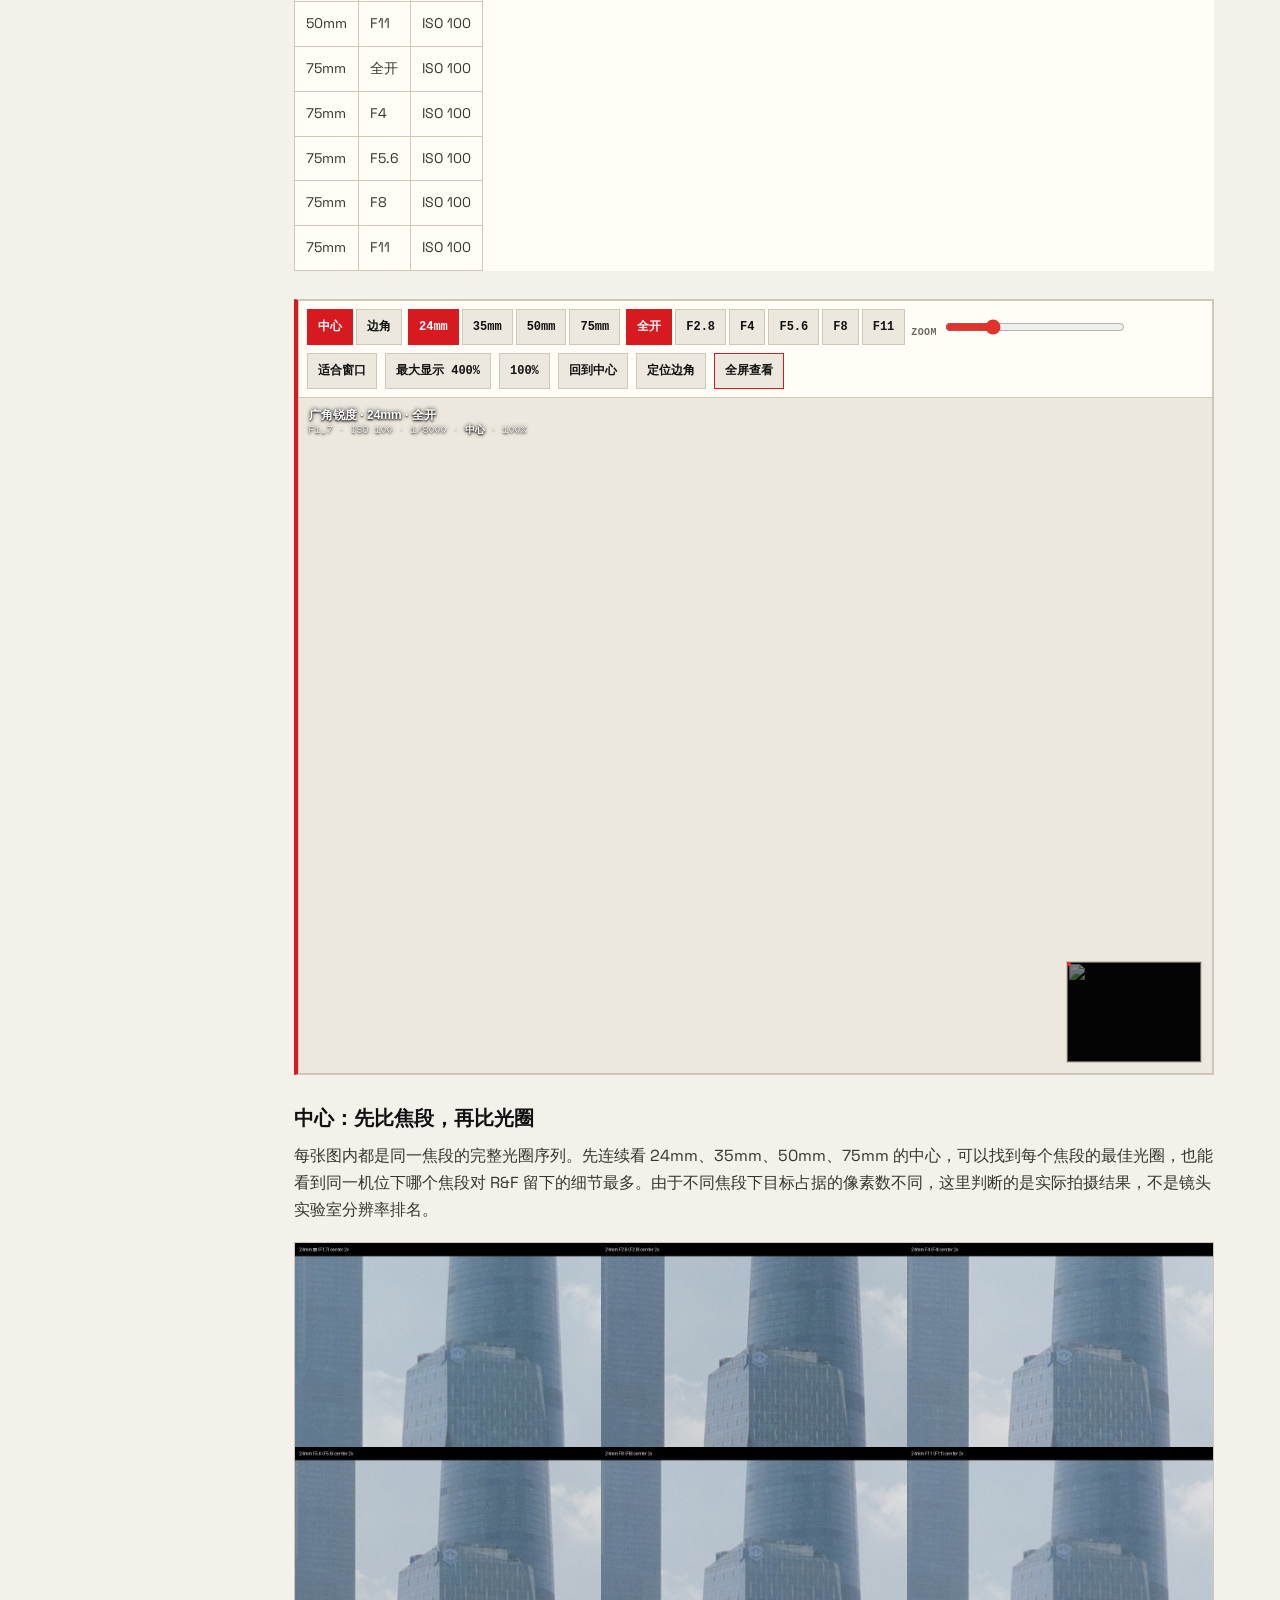
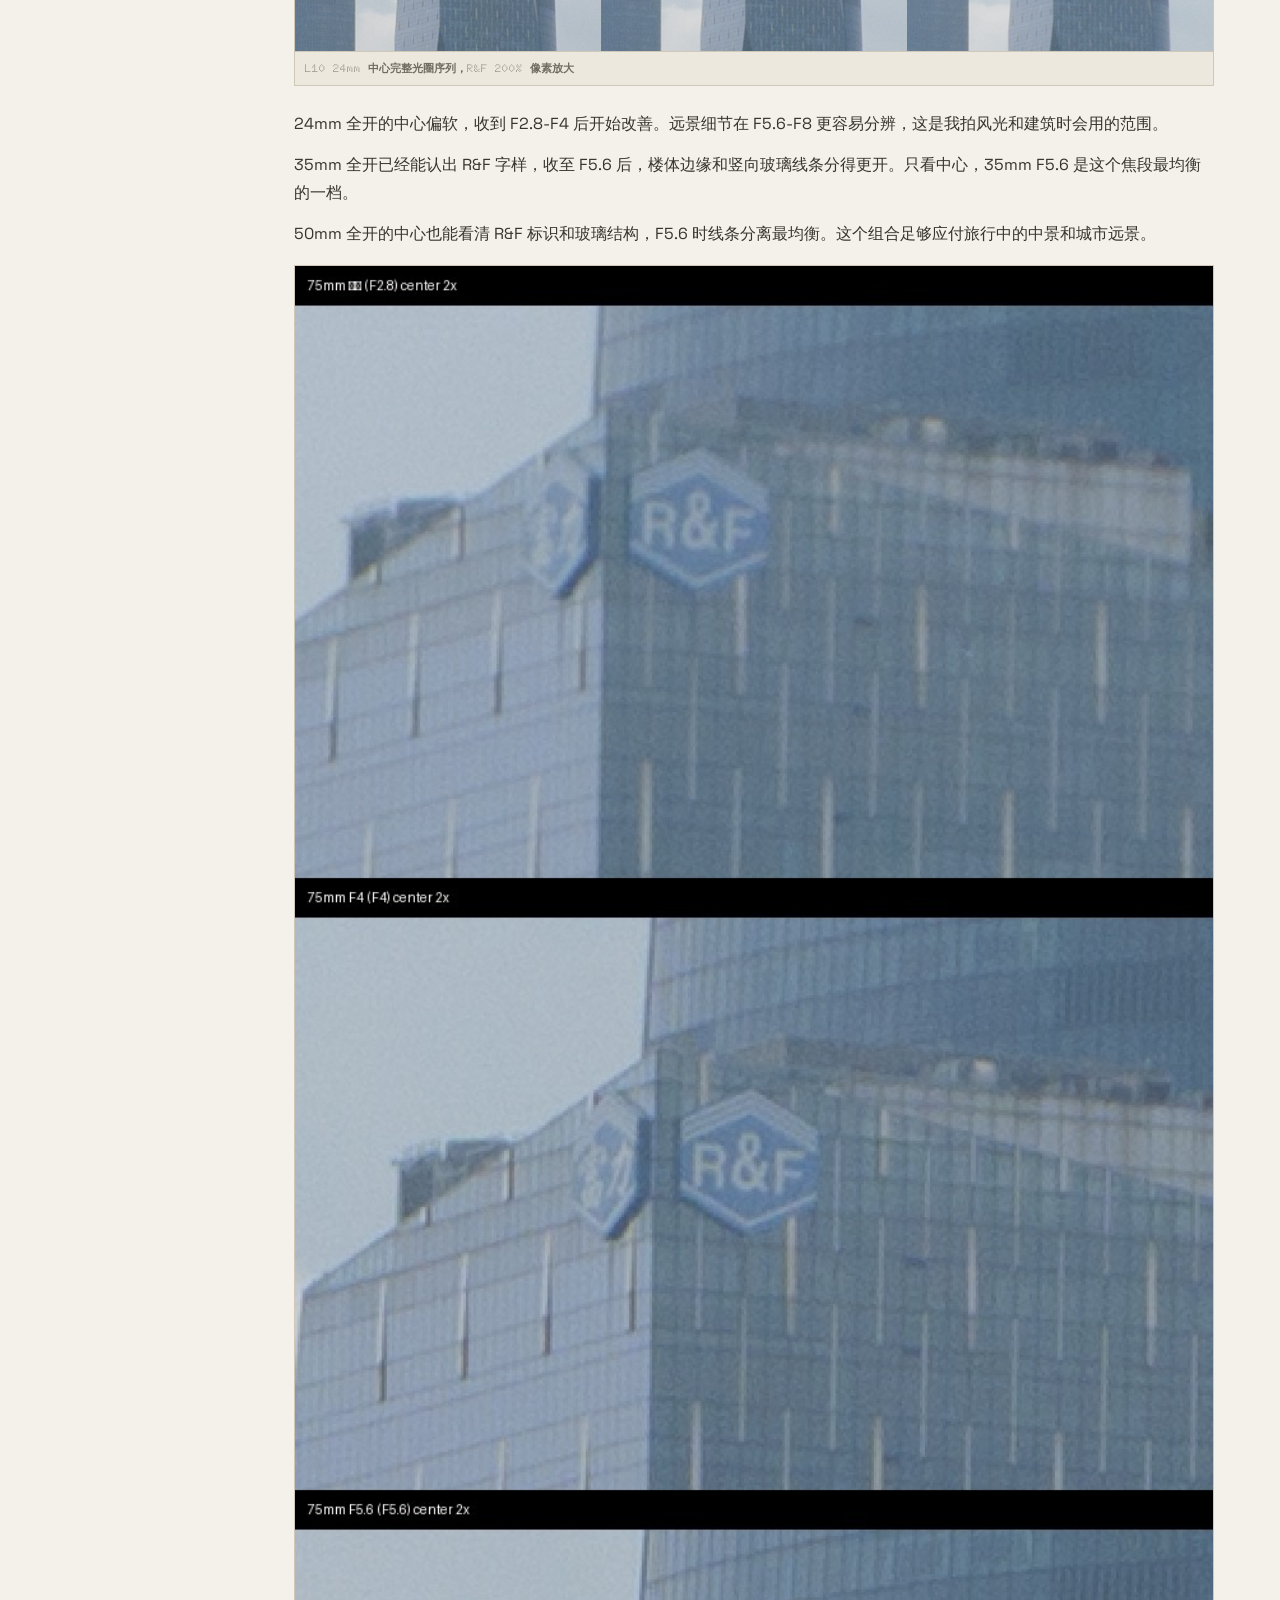
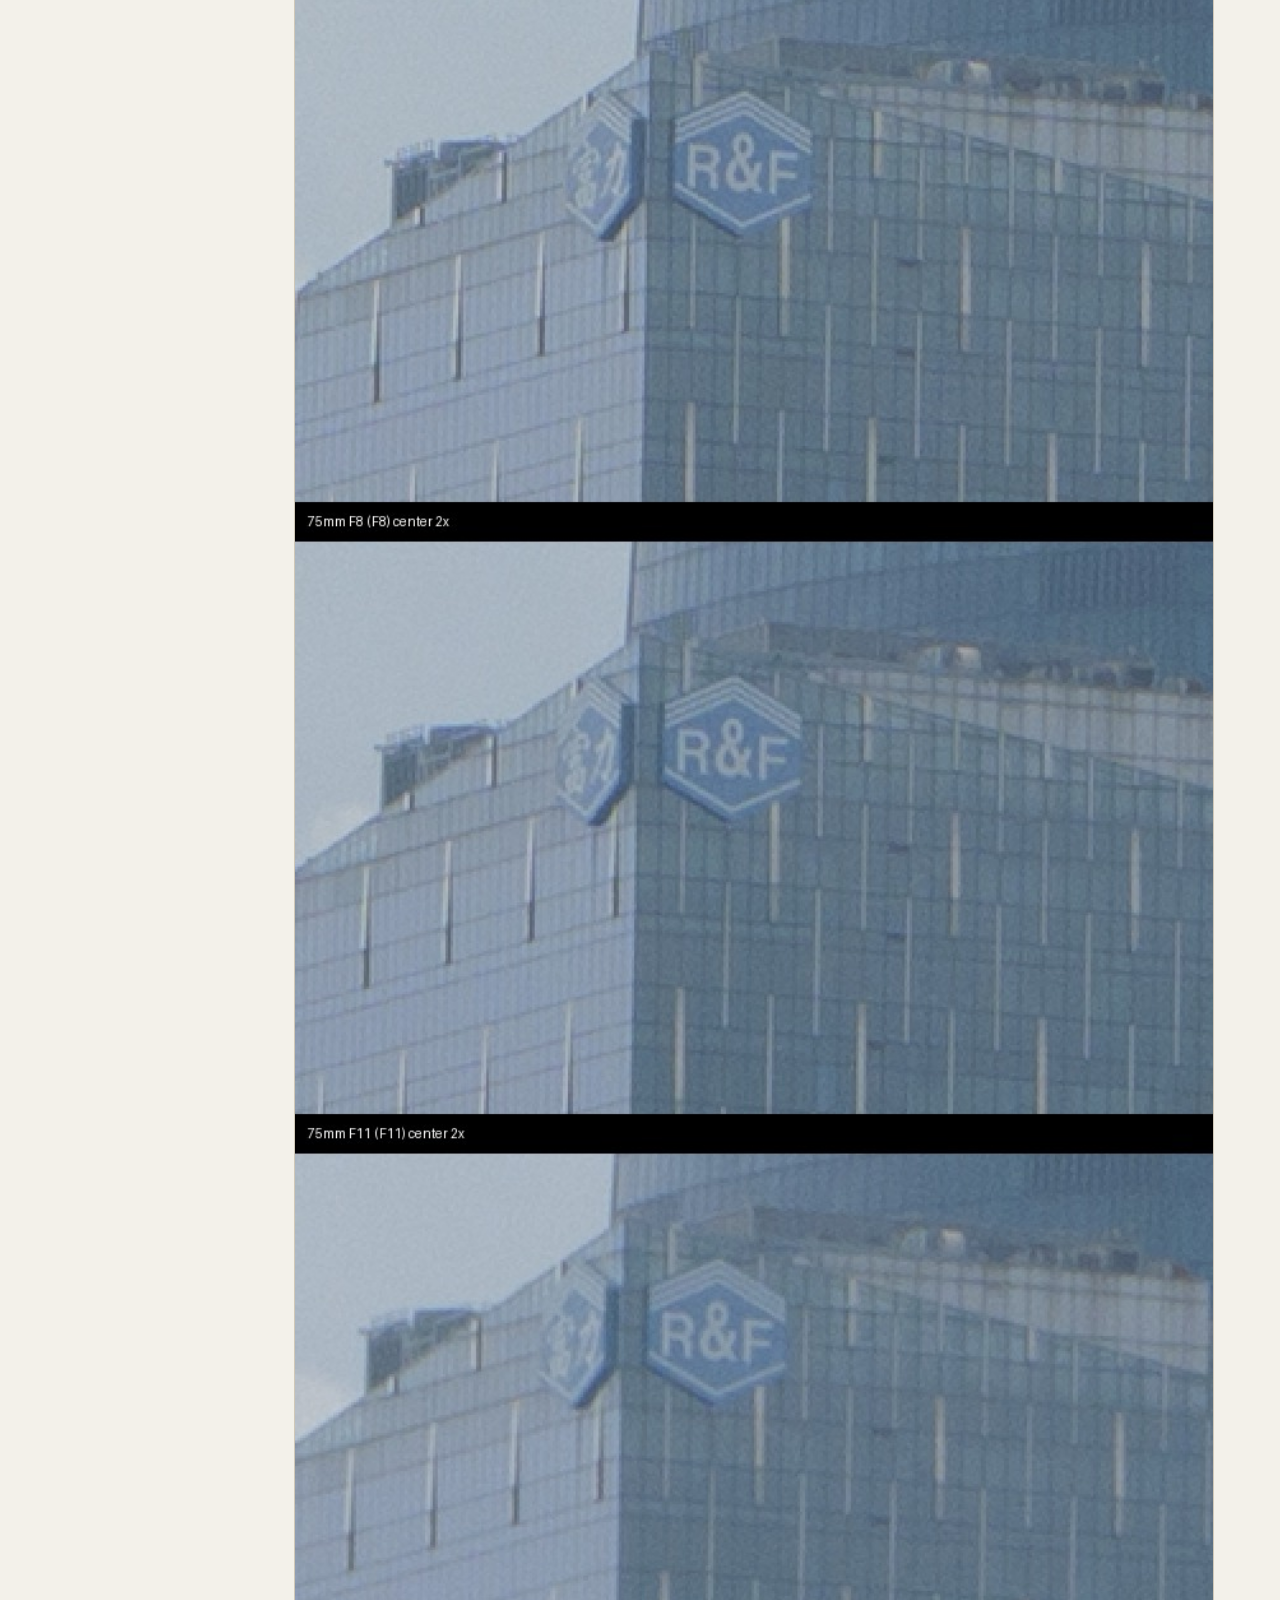
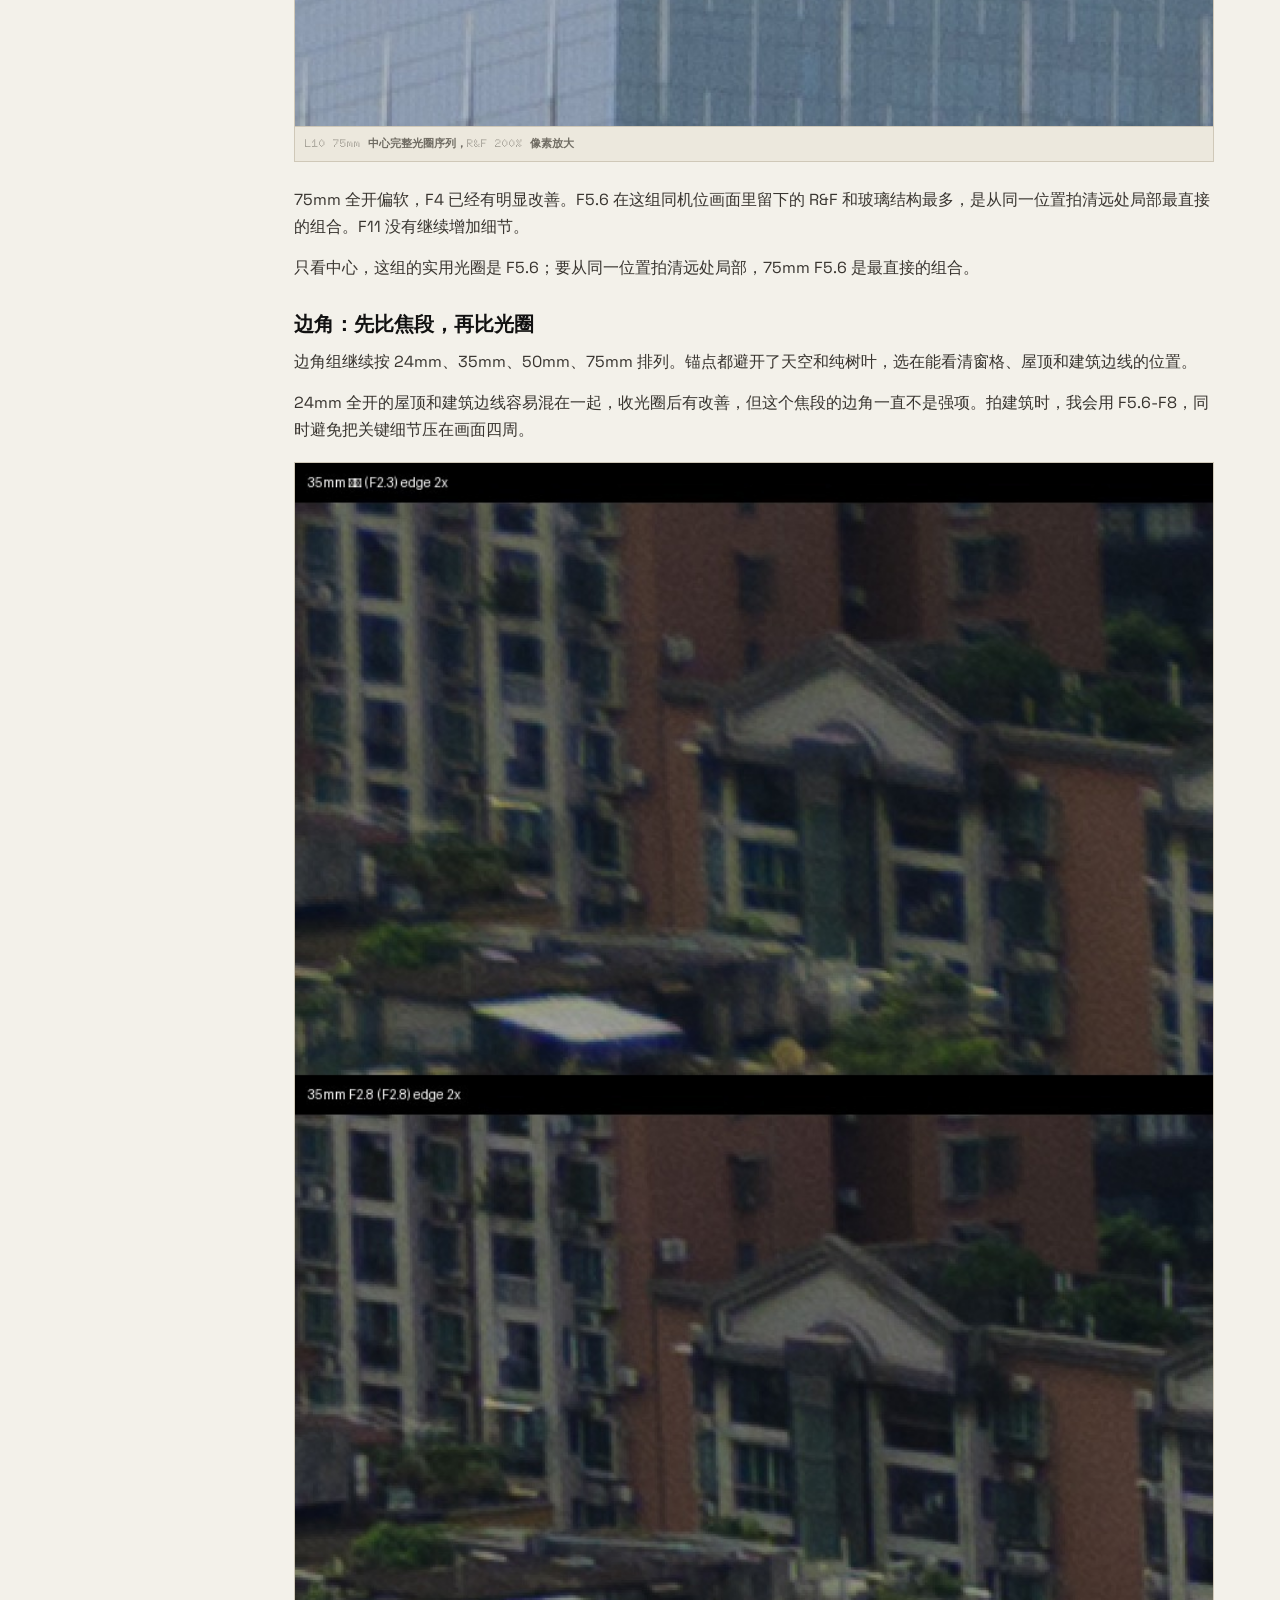
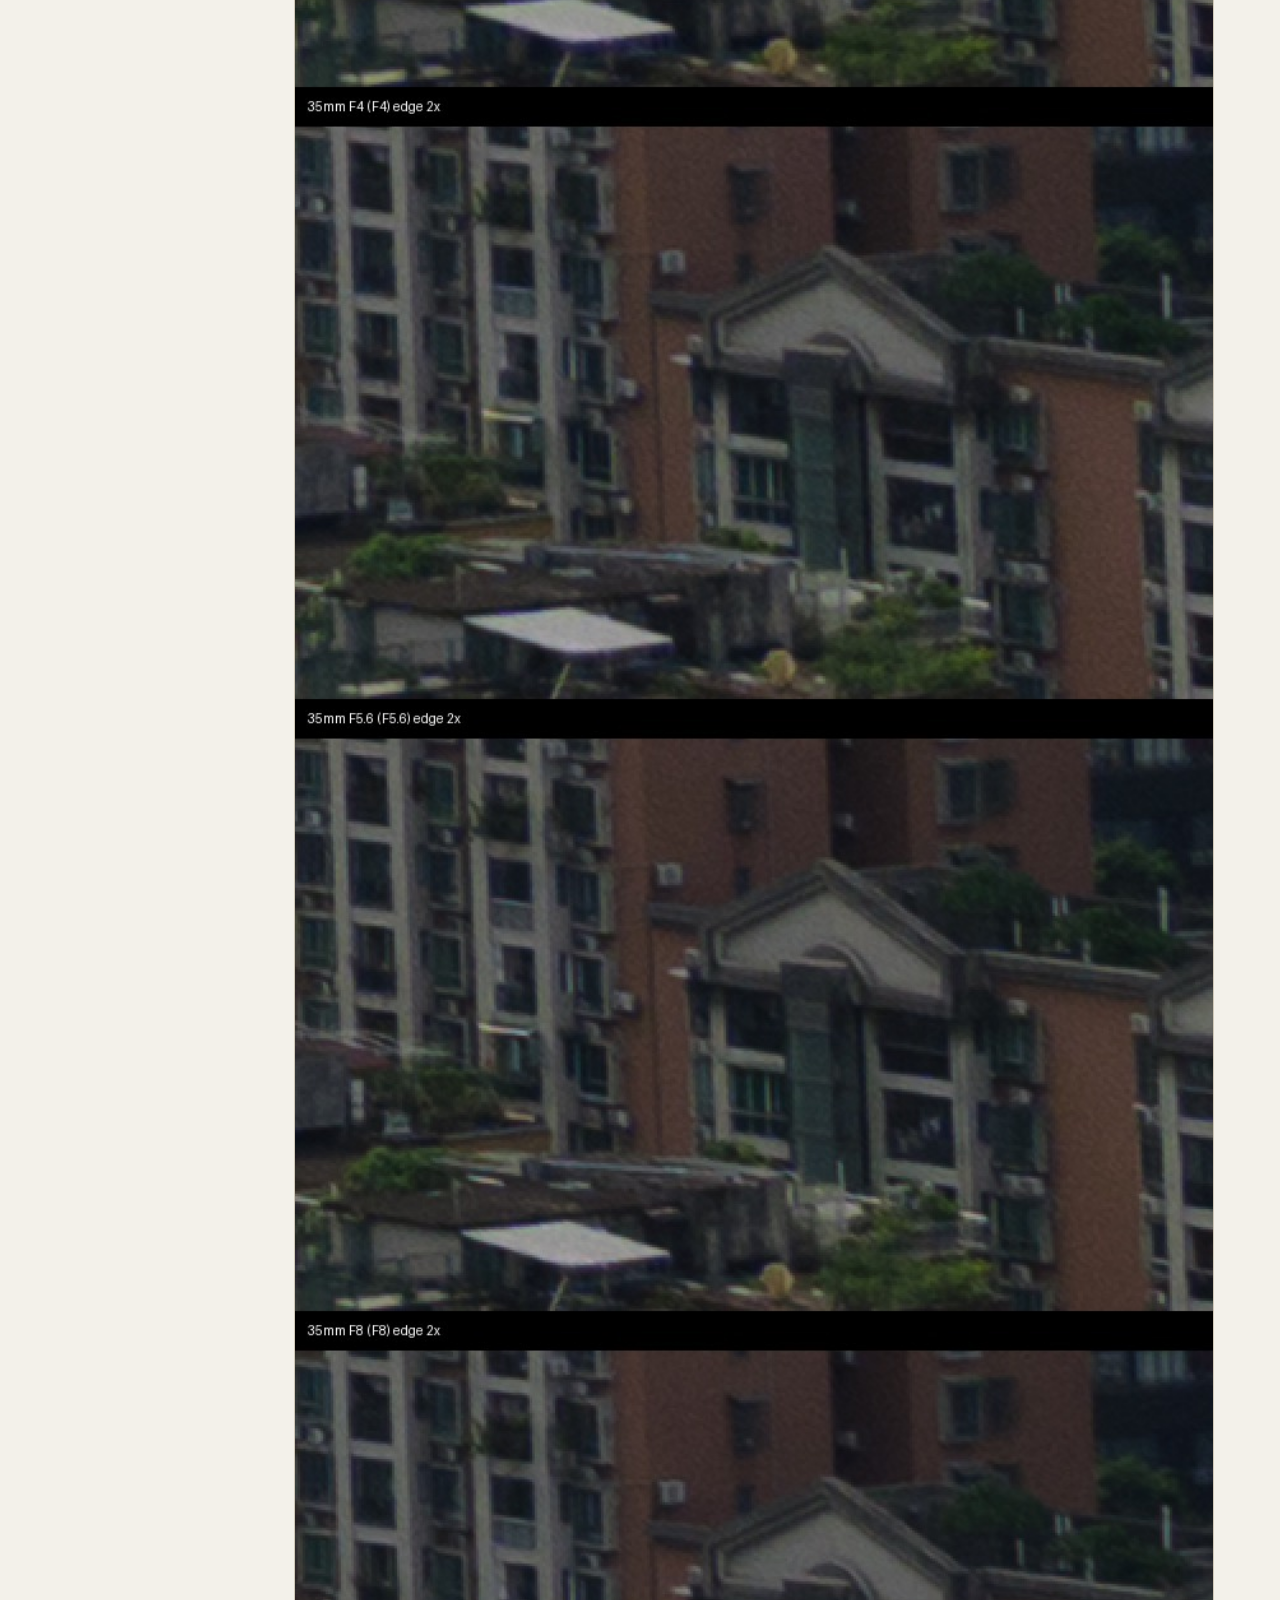
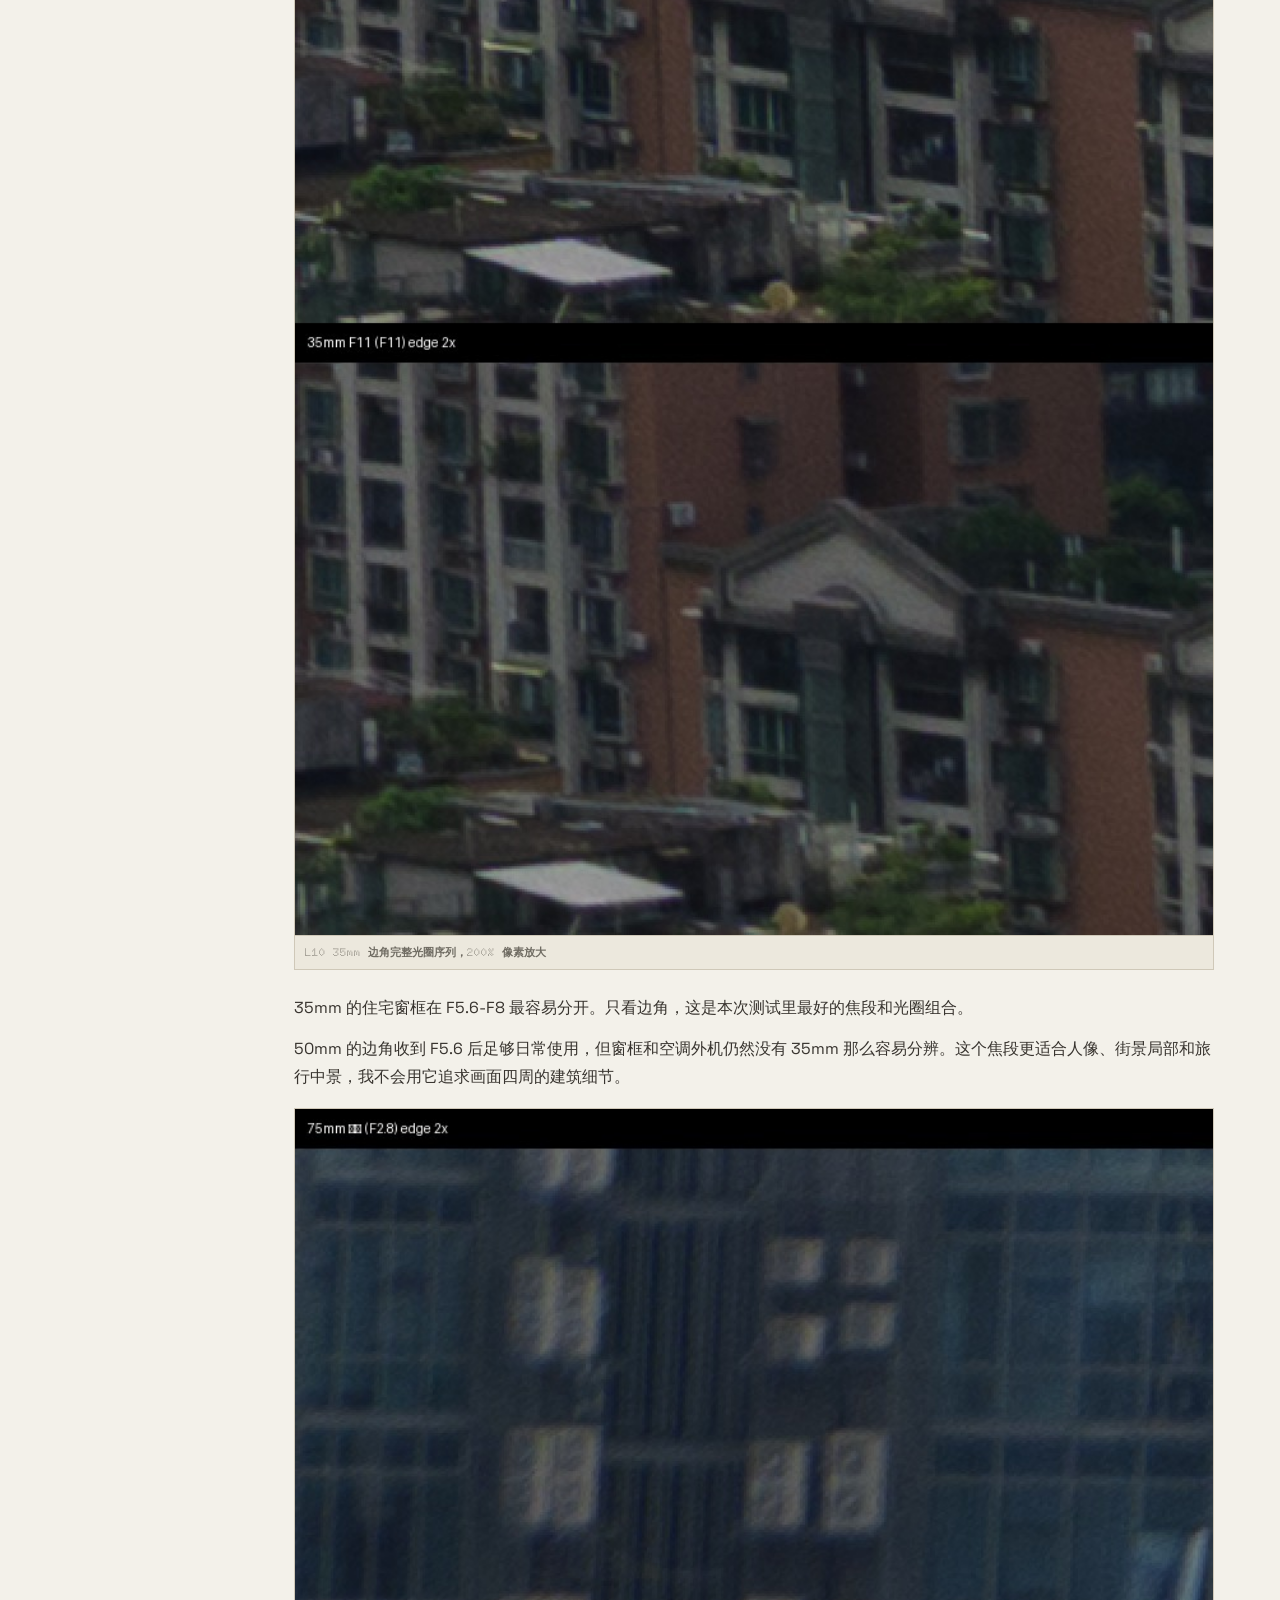
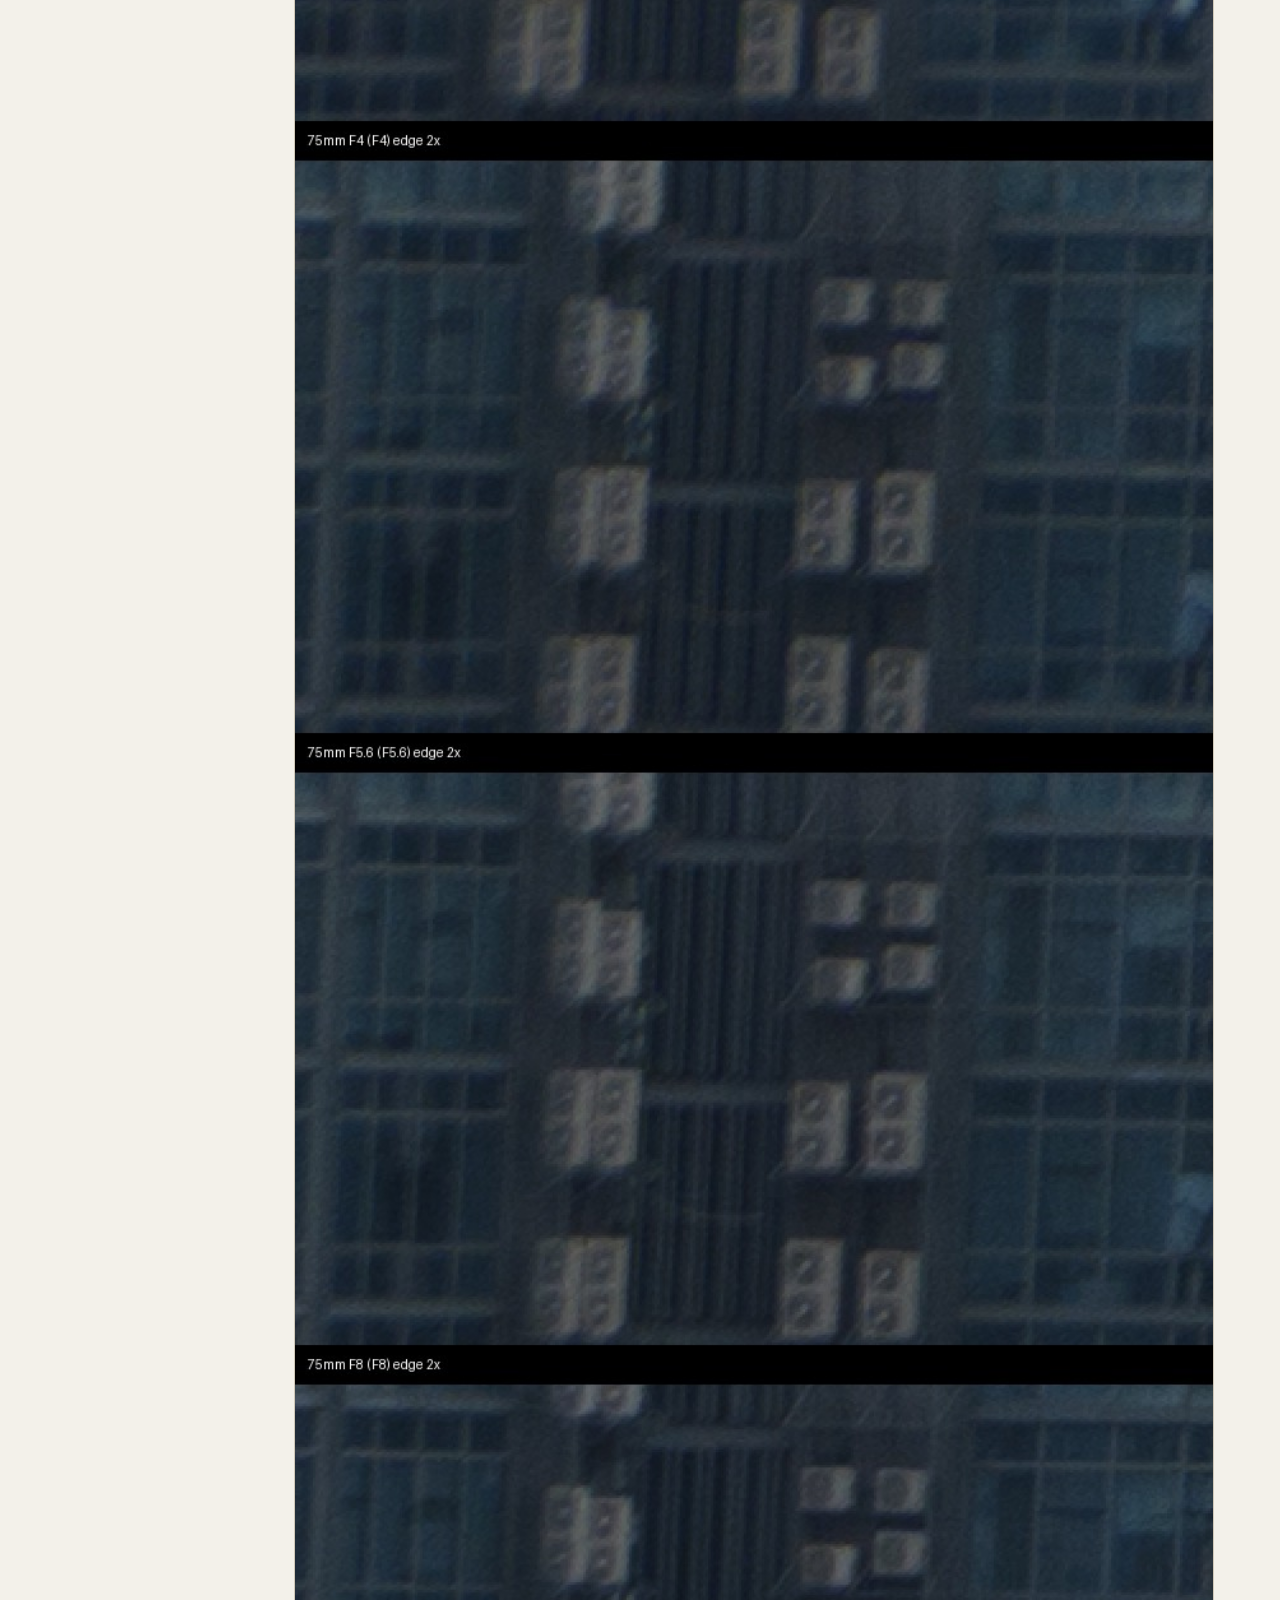
==== commit 4a4e09a5: "Refine L10 chapters 03 to 05" ====
--- a/index.html
+++ b/index.html
@@ -664,6 +664,27 @@
       font-size: 11px;
       letter-spacing: .06em;
       vertical-align: 2px;
+    }
+    .sensor-details {
+      margin-top: 12px;
+      border: 1px solid var(--line);
+      background: var(--surface);
+    }
+    .sensor-details summary {
+      padding: 10px 12px;
+      color: var(--muted);
+      font-family: var(--font-doto);
+      font-weight: 700;
+      font-size: 11px;
+      cursor: pointer;
+    }
+    .sensor-details[open] summary {
+      border-bottom: 1px solid var(--line);
+      color: var(--ink);
+    }
+    .sensor-details table {
+      margin: 0;
+      border: 0;
     }
     .aspect-module {
       border-left-color: var(--ok);
@@ -889,7 +910,7 @@
           <a class="icon-button" href="#" data-l10-sharpness-link aria-label="L10 镜头锐度工具" title="L10 镜头锐度工具">
             <svg viewBox="0 0 24 24" aria-hidden="true"><path d="M4 7h4l2-2h4l2 2h4v12H4zM12 10a3 3 0 1 0 0 6 3 3 0 0 0 0-6z"/></svg>
           </a>
-          <details class="article-outline"><summary aria-label="文章大纲" title="文章大纲"><svg viewBox="0 0 24 24" aria-hidden="true"><path d="M4 6h16M4 12h16M4 18h16"/></svg></summary><nav aria-label="文章大纲"><a href="#outline-01"><span>01</span>外观、操作和血统</a><a href="#outline-02"><span>02</span>特色功能：比例、直出和人像辅助</a><a href="#outline-03"><span>03</span>L10 镜头锐度表现</a><a href="#outline-04"><span>04</span>L10 的传感器、画质和裁切余量</a><a href="#outline-05"><span>05</span>视频能力</a><a href="#outline-06"><span>06</span>白天锐度和裁切对比</a><a href="#outline-07"><span>07</span>夜晚 ISO 对比</a><a href="#outline-08"><span>08</span>机型体验对比</a><a href="#outline-09"><span>09</span>日常场景怎么选</a><a href="#outline-10"><span>10</span>爱群大酒店实拍</a><a href="#outline-11"><span>11</span>云南旅行：500g 的 L10 会不会成为负担？</a><a href="#outline-12"><span>12</span>总结</a></nav></details>
+          <details class="article-outline"><summary aria-label="文章大纲" title="文章大纲"><svg viewBox="0 0 24 24" aria-hidden="true"><path d="M4 6h16M4 12h16M4 18h16"/></svg></summary><nav aria-label="文章大纲"><a href="#outline-01"><span>01</span>外观、操作和血统</a><a href="#outline-02"><span>02</span>特色功能：比例、直出和人像辅助</a><a href="#outline-03"><span>03</span>L10 镜头表现：锐度、边角和焦外</a><a href="#outline-04"><span>04</span>L10 的传感器、画质和裁切余量</a><a href="#outline-05"><span>05</span>视频能力</a><a href="#outline-06"><span>06</span>白天锐度和裁切对比</a><a href="#outline-07"><span>07</span>夜晚 ISO 对比</a><a href="#outline-08"><span>08</span>机型体验对比</a><a href="#outline-09"><span>09</span>日常场景怎么选</a><a href="#outline-10"><span>10</span>爱群大酒店实拍</a><a href="#outline-11"><span>11</span>云南旅行：500g 的 L10 会不会成为负担？</a><a href="#outline-12"><span>12</span>总结</a></nav></details>
         </div>
       </div>
       
@@ -955,9 +976,9 @@
 <p>旅行里除了风景和人物，还会遇到咖啡、餐桌、小物、植物、野生菌、路牌和手部动作。这些照片不一定是主角，却能把一组旅行照片连接起来。</p>
 <p>24mm 端可以靠近拍摄，同时带进一些周围环境。75mm 端更适合避开杂乱背景，集中拍植物、路牌、手部动作和局部质感。24–75mm 连续变焦放在一台固定镜头相机上，遇到这些小东西时不用先考虑换镜头。</p>
 <p>这是旅行里很实用的补位能力。很多时候我不想为了一个小细节单独换镜头，也不想只用手机补一张。L10 能直接从环境、人像切到近摄，才符合它的一体机用法。</p>
-<h2 id="outline-03">03 L10 镜头锐度表现</h2>
+<h2 id="outline-03">03 L10 镜头表现：锐度、边角和焦外</h2>
 <h3>这次锐度测试怎么看</h3>
-<p>这组图只看 L10 自己。四个焦段使用同一机位，中心锚点固定在 R&amp;F 标识，边角锚点选在有窗格、屋顶和建筑线条的位置。下面的静态图和交互工具使用同一批素材，都按 200% 像素放大查看。</p>
+<p>这组图只看 L10 自己。四个焦段使用同一机位，中心锚点固定在 R&amp;F 标识，边角锚点选在有窗格、屋顶和建筑线条的位置。交互工具保留全部焦段和光圈，下面的静态图只放几组能说明问题的代表画面，都按 200% 像素放大查看。</p>
 <h3>L10 锐度测试参数表</h3>
 <table><thead><tr><th>焦段</th><th>光圈</th><th>ISO</th></tr></thead><tbody><tr><td>24mm</td><td>全开</td><td>ISO 100</td></tr><tr><td>24mm</td><td>F2.8</td><td>ISO 100</td></tr><tr><td>24mm</td><td>F4</td><td>ISO 100</td></tr><tr><td>24mm</td><td>F5.6</td><td>ISO 100</td></tr><tr><td>24mm</td><td>F8</td><td>ISO 100</td></tr><tr><td>24mm</td><td>F11</td><td>ISO 100</td></tr><tr><td>35mm</td><td>全开</td><td>ISO 100</td></tr><tr><td>35mm</td><td>F2.8</td><td>ISO 100</td></tr><tr><td>35mm</td><td>F4</td><td>ISO 100</td></tr><tr><td>35mm</td><td>F5.6</td><td>ISO 100</td></tr><tr><td>35mm</td><td>F8</td><td>ISO 100</td></tr><tr><td>35mm</td><td>F11</td><td>ISO 100</td></tr><tr><td>50mm</td><td>全开</td><td>ISO 100</td></tr><tr><td>50mm</td><td>F2.8</td><td>ISO 100</td></tr><tr><td>50mm</td><td>F4</td><td>ISO 100</td></tr><tr><td>50mm</td><td>F5.6</td><td>ISO 100</td></tr><tr><td>50mm</td><td>F8</td><td>ISO 100</td></tr><tr><td>50mm</td><td>F11</td><td>ISO 100</td></tr><tr><td>75mm</td><td>全开</td><td>ISO 100</td></tr><tr><td>75mm</td><td>F4</td><td>ISO 100</td></tr><tr><td>75mm</td><td>F5.6</td><td>ISO 100</td></tr><tr><td>75mm</td><td>F8</td><td>ISO 100</td></tr><tr><td>75mm</td><td>F11</td><td>ISO 100</td></tr></tbody></table>
 
@@ -971,20 +992,16 @@
 <p>每张图内都是同一焦段的完整光圈序列。先连续看 24mm、35mm、50mm、75mm 的中心，可以找到每个焦段的最佳光圈，也能看到同一机位下哪个焦段对 R&amp;F 留下的细节最多。由于不同焦段下目标占据的像素数不同，这里判断的是实际拍摄结果，不是镜头实验室分辨率排名。</p>
 <figure class="article-image"><picture><source media="(max-width: 820px)" srcset="tools/l10-sharpness-assets/contact-sheets/24mm_center_apertures_mobile.jpg"><img src="tools/l10-sharpness-assets/contact-sheets/24mm_center_apertures.jpg" alt="L10 24mm 中心完整光圈序列，R&amp;F 200% 像素放大" loading="lazy"></picture><figcaption>L10 24mm 中心完整光圈序列，R&amp;F 200% 像素放大</figcaption></figure>
 <p>24mm 全开的中心偏软，收到 F2.8-F4 后开始改善。远景细节在 F5.6-F8 更容易分辨，这是我拍风光和建筑时会用的范围。</p>
-<figure class="article-image"><picture><source media="(max-width: 820px)" srcset="tools/l10-sharpness-assets/contact-sheets/35mm_center_apertures_mobile.jpg"><img src="tools/l10-sharpness-assets/contact-sheets/35mm_center_apertures.jpg" alt="L10 35mm 中心完整光圈序列，R&amp;F 200% 像素放大" loading="lazy"></picture><figcaption>L10 35mm 中心完整光圈序列，R&amp;F 200% 像素放大</figcaption></figure>
 <p>35mm 全开已经能认出 R&amp;F 字样，收至 F5.6 后，楼体边缘和竖向玻璃线条分得更开。只看中心，35mm F5.6 是这个焦段最均衡的一档。</p>
-<figure class="article-image"><picture><source media="(max-width: 820px)" srcset="tools/l10-sharpness-assets/contact-sheets/50mm_center_apertures_mobile.jpg"><img src="tools/l10-sharpness-assets/contact-sheets/50mm_center_apertures.jpg" alt="L10 50mm 中心完整光圈序列，R&amp;F 200% 像素放大" loading="lazy"></picture><figcaption>L10 50mm 中心完整光圈序列，R&amp;F 200% 像素放大</figcaption></figure>
 <p>50mm 全开的中心也能看清 R&amp;F 标识和玻璃结构，F5.6 时线条分离最均衡。这个组合足够应付旅行中的中景和城市远景。</p>
 <figure class="article-image"><picture><source media="(max-width: 820px)" srcset="tools/l10-sharpness-assets/contact-sheets/75mm_center_apertures_mobile.jpg"><img src="tools/l10-sharpness-assets/contact-sheets/75mm_center_apertures.jpg" alt="L10 75mm 中心完整光圈序列，R&amp;F 200% 像素放大" loading="lazy"></picture><figcaption>L10 75mm 中心完整光圈序列，R&amp;F 200% 像素放大</figcaption></figure>
 <p>75mm 全开偏软，F4 已经有明显改善。F5.6 在这组同机位画面里留下的 R&amp;F 和玻璃结构最多，是从同一位置拍清远处局部最直接的组合。F11 没有继续增加细节。</p>
 <p>只看中心，这组的实用光圈是 F5.6；要从同一位置拍清远处局部，75mm F5.6 是最直接的组合。</p>
 <h3>边角：先比焦段，再比光圈</h3>
 <p>边角组继续按 24mm、35mm、50mm、75mm 排列。锚点都避开了天空和纯树叶，选在能看清窗格、屋顶和建筑边线的位置。</p>
-<figure class="article-image"><picture><source media="(max-width: 820px)" srcset="tools/l10-sharpness-assets/contact-sheets/24mm_edge_apertures_mobile.jpg"><img src="tools/l10-sharpness-assets/contact-sheets/24mm_edge_apertures.jpg" alt="L10 24mm 边角完整光圈序列，200% 像素放大" loading="lazy"></picture><figcaption>L10 24mm 边角完整光圈序列，200% 像素放大</figcaption></figure>
 <p>24mm 全开的屋顶和建筑边线容易混在一起，收光圈后有改善，但这个焦段的边角一直不是强项。拍建筑时，我会用 F5.6-F8，同时避免把关键细节压在画面四周。</p>
 <figure class="article-image"><picture><source media="(max-width: 820px)" srcset="tools/l10-sharpness-assets/contact-sheets/35mm_edge_apertures_mobile.jpg"><img src="tools/l10-sharpness-assets/contact-sheets/35mm_edge_apertures.jpg" alt="L10 35mm 边角完整光圈序列，200% 像素放大" loading="lazy"></picture><figcaption>L10 35mm 边角完整光圈序列，200% 像素放大</figcaption></figure>
 <p>35mm 的住宅窗框在 F5.6-F8 最容易分开。只看边角，这是本次测试里最好的焦段和光圈组合。</p>
-<figure class="article-image"><picture><source media="(max-width: 820px)" srcset="tools/l10-sharpness-assets/contact-sheets/50mm_edge_apertures_mobile.jpg"><img src="tools/l10-sharpness-assets/contact-sheets/50mm_edge_apertures.jpg" alt="L10 50mm 边角完整光圈序列，200% 像素放大" loading="lazy"></picture><figcaption>L10 50mm 边角完整光圈序列，200% 像素放大</figcaption></figure>
 <p>50mm 的边角收到 F5.6 后足够日常使用，但窗框和空调外机仍然没有 35mm 那么容易分辨。这个焦段更适合人像、街景局部和旅行中景，我不会用它追求画面四周的建筑细节。</p>
 <figure class="article-image"><picture><source media="(max-width: 820px)" srcset="tools/l10-sharpness-assets/contact-sheets/75mm_edge_apertures_mobile.jpg"><img src="tools/l10-sharpness-assets/contact-sheets/75mm_edge_apertures.jpg" alt="L10 75mm 边角完整光圈序列，200% 像素放大" loading="lazy"></picture><figcaption>L10 75mm 边角完整光圈序列，200% 像素放大</figcaption></figure>
 <p>75mm 的边角从全开到 F8 都有限，收光圈只是让窗格和竖向线条更容易判断。75mm F5.6 可以换来更多目标像素，但需要接受边角偏软。</p>
@@ -993,7 +1010,9 @@
 <p>这颗镜头的全开锐度不高，广角端和长焦端更容易看出来。光线不足、拍人像或想保留现场气氛时，全开仍然可以用，只是不要同时期待远景细节和边角线条都很清楚。</p>
 <p>F2.8-F4 会先改善中心，F5.6-F8 更适合风光、建筑和城市远景。到 F11 并没有继续换来更多细节，除非需要更长曝光或更大景深，我不会为了锐度专门收到这一档。</p>
 <p>边角一直是限制。200% 查看时，窗格、屋顶和细小线条的差别很直接；放到小红书或日常分享尺寸，它不会每张都跳出来。我会用收光圈来处理远景，而不会把这颗镜头当成专门追求画面四周细节的镜头。</p>
-<p>75mm 的长端锐度不算强，但它能直接拍到远处楼体、招牌、窗户和局部景物。这些画面在取景时就已经成立，不用再从 24mm、28mm 或 35mm 的画面中截取中间。这是这颗 24-75mm 固定变焦镜头真正让我多拍到的部分。</p>
+<h3>紫边和焦外</h3>
+<p>紫边目前不明显。至少在已有实拍里，高反差边缘没有明显冒紫边，也没有打断观看。这颗镜头更需要接受的，还是全开偏柔和边缘细节有限。</p>
+<p>焦外比虚化量更值得看。L10 没有全幅大光圈那种浅景深上限，但 50mm、75mm 拍人像和静物时，背景过渡柔润，边缘不会突然断开，焦外的数字感也不重。</p>
 <h2 id="outline-04">04 L10 的传感器、画质和裁切余量</h2>
 <h3>传感器可用面积</h3>
 
@@ -1021,7 +1040,10 @@
     <div><span>B</span><strong data-compare-b-name>L10 可用</strong></div>
     <output data-compare-output>A（标准 M43）是 B（L10 可用）的 1.30 倍；A 比 B 多约 30%，B 比 A 少约 23%。</output>
   </div>
-  <table><thead><tr><th>规格</th><th>尺寸</th><th>面积</th><th>口径</th></tr></thead><tbody><tr><td>一英寸</td><td>13.2 x 8.8 mm</td><td>116.16 mm²</td><td>常用规格</td></tr><tr><td>L10 可用</td><td>15.2 x 11.4 mm</td><td>173.28 mm²</td><td>推算</td></tr><tr><td>标准 M43</td><td>17.3 x 13 mm</td><td>224.90 mm²</td><td>常用规格</td></tr><tr><td>APS-C</td><td>23.5 x 15.6 mm</td><td>366.60 mm²</td><td>常用规格</td></tr><tr><td>全画幅</td><td>36 x 24 mm</td><td>864.00 mm²</td><td>常用规格</td></tr></tbody></table>
+  <details class="sensor-details">
+    <summary>查看精确尺寸和面积</summary>
+    <table><thead><tr><th>规格</th><th>尺寸</th><th>面积</th><th>口径</th></tr></thead><tbody><tr><td>一英寸</td><td>13.2 x 8.8 mm</td><td>116.16 mm²</td><td>常用规格</td></tr><tr><td>L10 可用</td><td>15.2 x 11.4 mm</td><td>173.28 mm²</td><td>推算</td></tr><tr><td>标准 M43</td><td>17.3 x 13 mm</td><td>224.90 mm²</td><td>常用规格</td></tr><tr><td>APS-C</td><td>23.5 x 15.6 mm</td><td>366.60 mm²</td><td>常用规格</td></tr><tr><td>全画幅</td><td>36 x 24 mm</td><td>864.00 mm²</td><td>常用规格</td></tr></tbody></table>
+  </details>
 
 </aside>
 
@@ -1029,9 +1051,8 @@
 <p>这里的“少一圈”，和后面把 28mm 或 35mm 照片裁成 50mm、75mm 不是一件事。L10 切换 4:3、3:2、16:9 和 1:1 时，会调用传感器上的不同区域，尽量保留不同长宽比的取景范围。这是传感器取景区域的变化，不是拍完以后再做的焦段裁切。</p>
 <p>传感器面积的影响主要落在高 ISO、宽容度、浅景深和 RAW 后期空间。现有夜景样张里，L10 到 ISO 3200 已经能看到明显颗粒，但仍在我会使用的范围；到 ISO 6400，色彩噪点增加，灯牌和建筑线条的边缘开始发散，基本来到极限。和 APS-C、全画幅相比，它的暗光余量更少。</p>
 <p>L10 把这块传感器和 24-75mm 固定变焦镜头放在一起，同时保留 EVF、热靴、实时 LUT 和视频能力。我要接受的是暗光和后期空间更早受限，它让我少做的，是出门前再选一次机身和镜头。</p>
-<h3>锐度之外的画质观察</h3>
-<p>紫边目前不明显。至少在已有实拍里，高反差边缘没有明显冒紫边，也没有打断观看。这颗镜头更需要接受的，还是全开偏柔和边缘细节有限。</p>
-<p>焦外比虚化量更值得看。L10 没有全幅大光圈那种浅景深上限，但 50mm、75mm 拍人像和静物时，背景过渡柔润，边缘不会突然断开，焦外的数字感也不重。</p>
+<h3>Dynamic Range Boost、高 ISO 和 RAW/JPG</h3>
+<p>L10 也有一套类似 DGO 的双路增益思路，松下的官方名称是 Dynamic Range Boost。它会在每个像素上结合低 ISO 和高 ISO 两路数据，照片尤其是 RAW 可以多保留一些阴影细节。它不会改变传感器面积，高 ISO 和后期空间仍然会比 APS-C、全画幅更早受限。</p>
 <p>高 ISO 要把 RAW 和 JPG 分开。RAW 里的颗粒可以利用，尤其在老酒店、暗部和黑白或低饱和画面里，它能成为氛围的一部分。JPG 涂抹则要谨慎，降噪如果把颗粒抹成泥，质感反而会掉。</p>
 <p>动态范围也要按真实场景看。窗边人像的脸和窗外、老酒店灯光下的肤色和暗部、山顶大雾里的亮部层次，以及低饱和处理会不会把阴影压得太死，都比一句参数更有用。</p>
 <h3>裁切余量和剩余像素</h3>
@@ -1039,19 +1060,19 @@
 <p>L10 的成立点，是 24-75mm 光学变焦、EVF、实时 LUT 和完整相机体验。</p>
 <p>高像素裁切要看剩余像素。裁得越狠，可用像素会按裁切倍率平方下降。</p>
 <p>如果按 L10 的 24-75mm 来对齐视角，GR4 从 28mm 裁到 35mm 还剩约 16.5MP，裁到 50mm 约 8.1MP，裁到 75mm 只剩约 3.6MP。X100VI 因为有 40.2MP，余量好很多：35mm 原生 40.2MP，裁到 50mm 约 19.7MP，裁到 75mm 约 8.8MP。S9 这里按 40mm 定焦来算，裁到 50mm 约 15.5MP，裁到 75mm 约 6.9MP。</p>
-<table><thead><tr><th>目标视角</th><th>L10</th><th>GR4 从 28mm 裁切</th><th>X100VI 从 35mm 裁切</th><th>S9 从 40mm 裁切</th><th>直观判断</th></tr></thead><tbody><tr><td>24mm</td><td>20.4MP 光学</td><td>无法通过裁切变广</td><td>无法通过裁切变广</td><td>无法通过裁切变广</td><td>L10 有原生广角覆盖</td></tr><tr><td>35mm</td><td>20.4MP 光学</td><td>约 16.5MP，1.25x 裁切</td><td>40.2MP 原生</td><td>无法通过裁切变广</td><td>X100VI 是原生视角，GR4 还有不错余量</td></tr><tr><td>50mm</td><td>20.4MP 光学</td><td>约 8.1MP，1.79x 裁切</td><td>约 19.7MP，1.43x 裁切</td><td>约 15.5MP，1.25x 裁切</td><td>X100VI 和 S9 仍然可用，GR4 剩余像素明显下降</td></tr><tr><td>75mm</td><td>20.4MP 光学</td><td>约 3.6MP，2.68x 裁切</td><td>约 8.8MP，2.14x 裁切</td><td>约 6.9MP，1.88x 裁切</td><td>L10 的真实光学长端优势最明显</td></tr></tbody></table>
-<p>这些机器都能裁，差别在裁完以后还剩多少画面信息。X100VI 裁到 50mm 仍然很能打，S9 从 40mm 裁到 50mm 也有余量，GR4 的 35mm 也还能用。到 75mm 时，L10 直接用光学长端拍到那个视角。</p>
+<table><thead><tr><th>目标视角</th><th>L10</th><th>GR4 从 28mm 裁切</th><th>X100VI 从 35mm 裁切</th><th>S9 从 40mm 裁切</th></tr></thead><tbody><tr><td>24mm</td><td>20.4MP 光学</td><td>无法通过裁切变广</td><td>无法通过裁切变广</td><td>无法通过裁切变广</td></tr><tr><td>35mm</td><td>20.4MP 光学</td><td>约 16.5MP，1.25x 裁切</td><td>40.2MP 原生</td><td>无法通过裁切变广</td></tr><tr><td>50mm</td><td>20.4MP 光学</td><td>约 8.1MP，1.79x 裁切</td><td>约 19.7MP，1.43x 裁切</td><td>约 15.5MP，1.25x 裁切</td></tr><tr><td>75mm</td><td>20.4MP 光学</td><td>约 3.6MP，2.68x 裁切</td><td>约 8.8MP，2.14x 裁切</td><td>约 6.9MP，1.88x 裁切</td></tr></tbody></table>
+<p>这张表只是像素账，不直接等于实拍画质。X100VI 和 S9 的高像素裁切、GR4 的 28mm 使用方式，以及 L10 的 24-75mm 光学变焦，放到日常题材里会怎么选，留到后面的日常场景再谈。</p>
 <p>裁切和光学长焦是两种成像方式。GR4 的 28mm 很纯粹，X100VI 的 35mm 和 40.2MP 很强，手机主摄也可以通过高像素、多帧和算法做出看起来不错的 2x。它们的共同点，是从一个较广视角里拿中间，或者通过算法补足细节。</p>
-<p>L10 像素只有 20.4MP，放在今天不算夸张。它的 50mm 和 75mm 是真实光学焦段。转到对应焦段时，取景器里已经是最终的构图范围，20.4MP 都用在这个画面里，不需要拍完再从广角画面中截取中间。</p>
-<p>L10 靠 24-75mm 光学变焦保持焦段一致性。这是它区别于 GR、X100VI 和手机的重要点。</p>
+<p>L10 像素只有 20.4MP，放在今天不算夸张。它的 50mm 和 75mm 是真实光学焦段，转到对应焦段时，取景器里已经是最终的构图范围，20.4MP 都用在这个画面里。长端锐度不算强，但远处楼体、招牌、窗户和局部景物在取景时就已经成立，不用再从 24mm、28mm 或 35mm 的画面中截取中间。这是它区别于 GR、X100VI 和手机的重要点。</p>
 <h2 id="outline-05">05 视频能力</h2>
-<p>L10 有和 M43 旗舰对齐的视频参数。</p>
-<p>L10 最高可以拍 5.6K 17:9 60p，也有 5.2K 4:3 30p，4K 16:9 最高到 120p，FHD 最高到 240p。对我来说，最重要的不是“数字很高”，而是常用 16:9 视频基本不用为了高帧率明显丢广角视角，4K 120p 慢动作也可以单独拿出来拍一组。</p>
+<p>只看录制规格，L10 已经有不少和 M43 旗舰对齐的项目。</p>
+<p>L10 最高可以拍 5.6K 17:9 60p，也有 5.2K 4:3 30p，4K 16:9 最高到 120p，FHD 最高到 240p。对我来说，常用 16:9 视频不需要为了 4K 120p 额外裁切视角，慢动作也可以单独拿出来拍一组。</p>
 <table><thead><tr><th>模式</th><th>规格</th><th>我会怎么用</th></tr></thead><tbody><tr><td>高规格横向视频</td><td>5.6K 17:9 最高 60p</td><td>环境空镜、固定机位、人像小段落，后期还有一点裁切余量</td></tr><tr><td>高比例素材</td><td>5.2K 4:3 最高 30p</td><td>适合后期再裁横竖屏，不急着现场决定最终比例</td></tr><tr><td>常用 4K 慢动作</td><td>4K 16:9 最高 120p</td><td>拍咖啡、手部动作、转身、走动细节，重点是 16:9 下不用明显牺牲视角</td></tr><tr><td>更高倍慢动作</td><td>FHD 最高 240p</td><td>画质优先级低一点，但可以拍一些气氛片段</td></tr></tbody></table>
 <p>它可以拍高规格视频，也适合做一些固定机位、轻微手持、咖啡静物、环境空镜、人物小段落。实时 LUT 也能让短视频有统一色彩，不必每段都进后期重新调。</p>
-<p>更重要的是流程。L10 的视频体验不只是看规格，而是照片、视频、快慢速视频之间切换很顺，而且参数互相独立。拍完照片后可以马上切到视频或慢动作，这对旅行记录非常实用。旅行现场不会等我慢慢改参数：雾突然起来、同行人走过去、咖啡端上桌、山路出现一个细节，错过就错过了。</p>
+<p>Dynamic Range Boost 放在 V-Log 里可以提供官方标称 13+ 挡动态范围，但它不会在超过 60fps 的视频和快慢速视频里启用。5.6K 60p 可以用，4K 120p 和 FHD 240p 不能同时得到这部分动态范围提升。</p>
+<p>更重要的是流程。照片、视频和快慢速视频会分别记住自己的参数，拍完照片后拨一下就能切到视频或慢动作。旅行现场不会等我慢慢改参数：雾突然起来、同行人走过去、咖啡端上桌、山路出现一个细节，错过就错过了。</p>
 <p>我会把照片、常规视频和慢动作分别设成不同的拍摄状态。照片按静态记录来，视频保留稳定的 16:9 和 LUT，慢动作单独服务手部动作、走动、雾气、咖啡和环境空镜。Cinelike A2 也可以作为一种接近 ARRI 取向的直出色彩来用，适合视频直出和轻后期，不必每段素材都重新建立色彩方向。</p>
-<p>但它没有 IBIS，不适合当 Vlog 主力。边走边拍、追着人移动，Pocket 4 方便得多。L10 能拍视频，但更适合有控制地拍，适合当照片之外的视频补充，也适合拍一些高画质慢动作。</p>
+<p>镜头有 OIS，但机身没有 IBIS，不适合当 Vlog 主力。边走边拍、追着人移动，Pocket 4 方便得多。L10 能拍视频，但更适合有控制地拍，适合当照片之外的视频补充，也适合拍一些高画质慢动作。</p>
 <h2 id="outline-06">06 白天锐度和裁切对比</h2>
 <h3>对比测试怎么拍</h3>
 <p>前面先看了 L10 自己的中心和边角。到这里再放参照机器，只确认 L10 的 24-75mm 光学变焦在裁切机型面前到底换回了什么，不展开成完整横评。</p>
@@ -1215,7 +1236,7 @@
       const tools = [
         ["tools/studio-comparison.html", "[data-studio-tool-link]", "[data-studio-tool-frame]"],
         ["tools/day-sharpness.html", "[data-day-sharpness-link]", "[data-day-sharpness-frame]"],
-        ["tools/l10-sharpness.html", "[data-l10-sharpness-link]", "[data-l10-sharpness-frame]"],
+        ["tools/l10-sharpness.html?v=20260721", "[data-l10-sharpness-link]", "[data-l10-sharpness-frame]"],
       ];
       tools.forEach(([toolPath, linkSelector, frameSelector]) => {
         const url = resolveToolUrl(toolPath);
--- a/tools/tool-ui.css
+++ b/tools/tool-ui.css
@@ -198,7 +198,7 @@
 }
 
 @media (max-width: 720px) {
-  :root { --tool-control-height: 40px; }
+  :root { --tool-control-height: 36px; }
 
   .toolbar {
     display: flex;
@@ -212,31 +212,47 @@
 
   .selection-controls,
   .view-controls {
-    display: flex;
     width: 100%;
     min-width: 0;
+    overflow: visible;
+  }
+
+  .selection-controls {
+    display: grid;
+    grid-template-columns: auto minmax(0, 1fr);
+    gap: 4px;
+  }
+
+  .selection-controls > [data-point-options] {
+    grid-column: 1;
+  }
+
+  .selection-controls > .focal-options {
+    grid-column: 2;
+  }
+
+  .selection-controls > .aperture-options {
+    grid-column: 1 / -1;
     overflow-x: auto;
-    overflow-y: hidden;
-    overscroll-behavior-x: contain;
     scrollbar-width: thin;
     scrollbar-color: var(--tool-faint) transparent;
-    -webkit-overflow-scrolling: touch;
-  }
-
-  .selection-controls::-webkit-scrollbar,
-  .view-controls::-webkit-scrollbar {
-    height: 3px;
-  }
-
-  .selection-controls::-webkit-scrollbar-thumb,
-  .view-controls::-webkit-scrollbar-thumb {
-    background: var(--tool-faint);
-  }
-
-  .selection-controls > label,
-  .selection-controls > .segmented,
+  }
+
+  .selection-controls > label {
+    grid-column: 1 / -1;
+    display: flex;
+    align-items: center;
+  }
+
+  .selection-controls > label input[type="range"] {
+    flex: 1;
+    width: auto;
+  }
+
   .view-controls {
-    flex: 0 0 auto !important;
+    display: grid;
+    grid-template-columns: repeat(3, minmax(0, 1fr));
+    gap: 4px;
   }
 
   .toolbar button,
@@ -255,13 +271,12 @@
   }
 
   .view-controls {
-    flex-wrap: nowrap;
-    gap: 4px;
     padding-bottom: 2px;
   }
 
   .view-controls button {
-    flex: 0 0 auto !important;
-    min-width: 40px;
-  }
-}
+    min-width: 0;
+    padding-inline: 5px;
+    white-space: normal;
+  }
+}
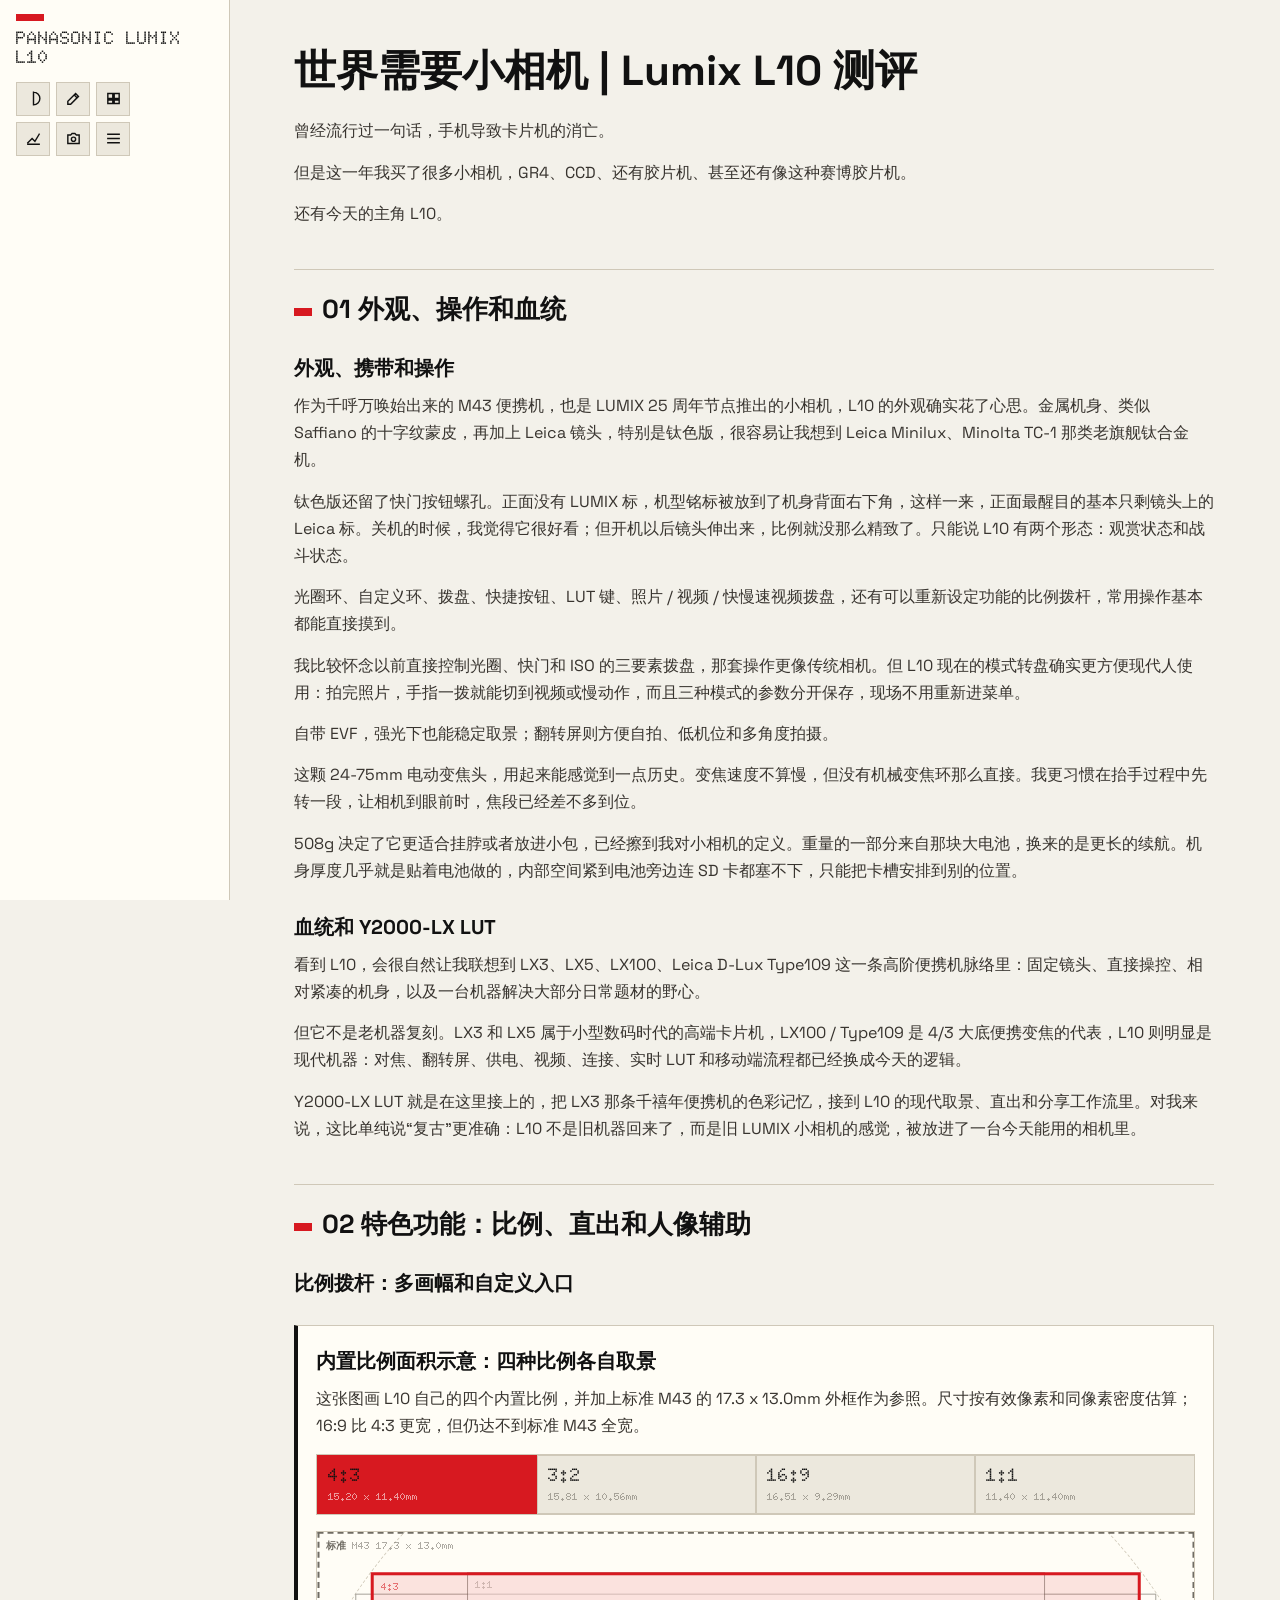
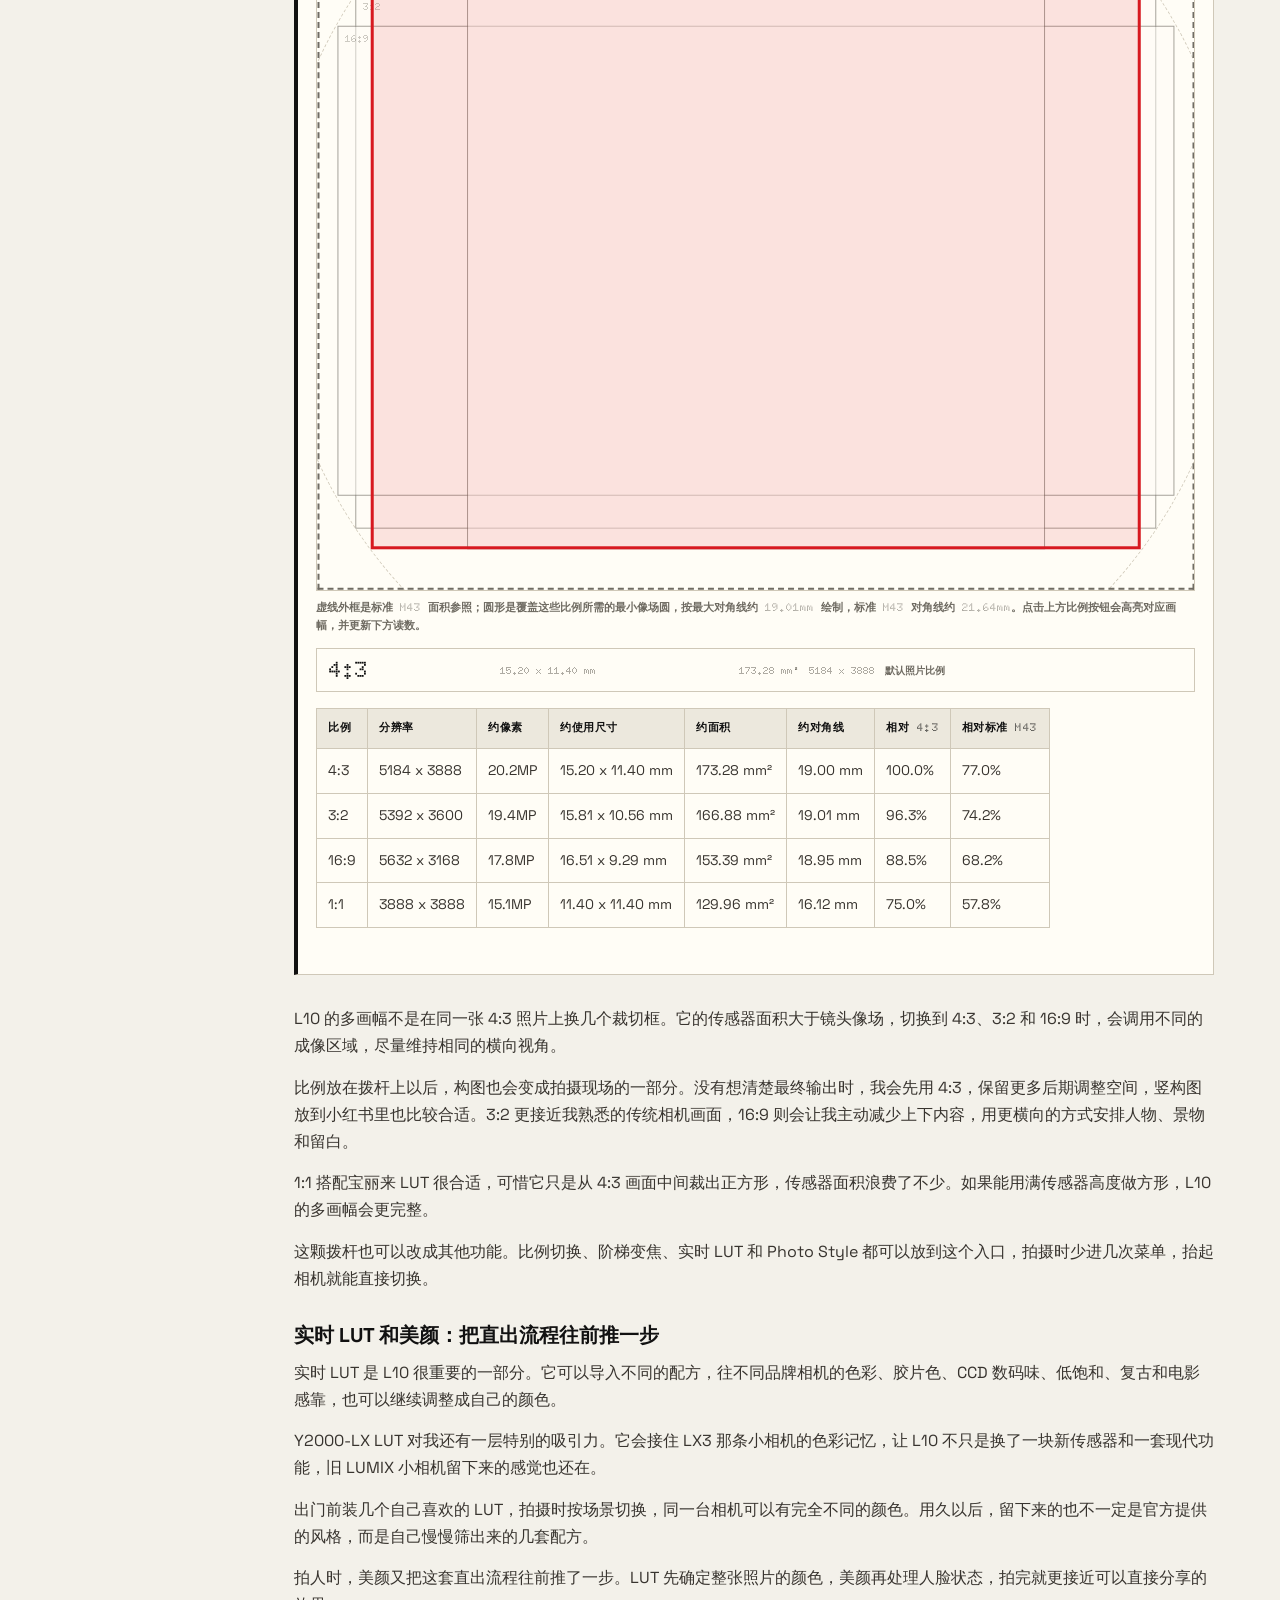
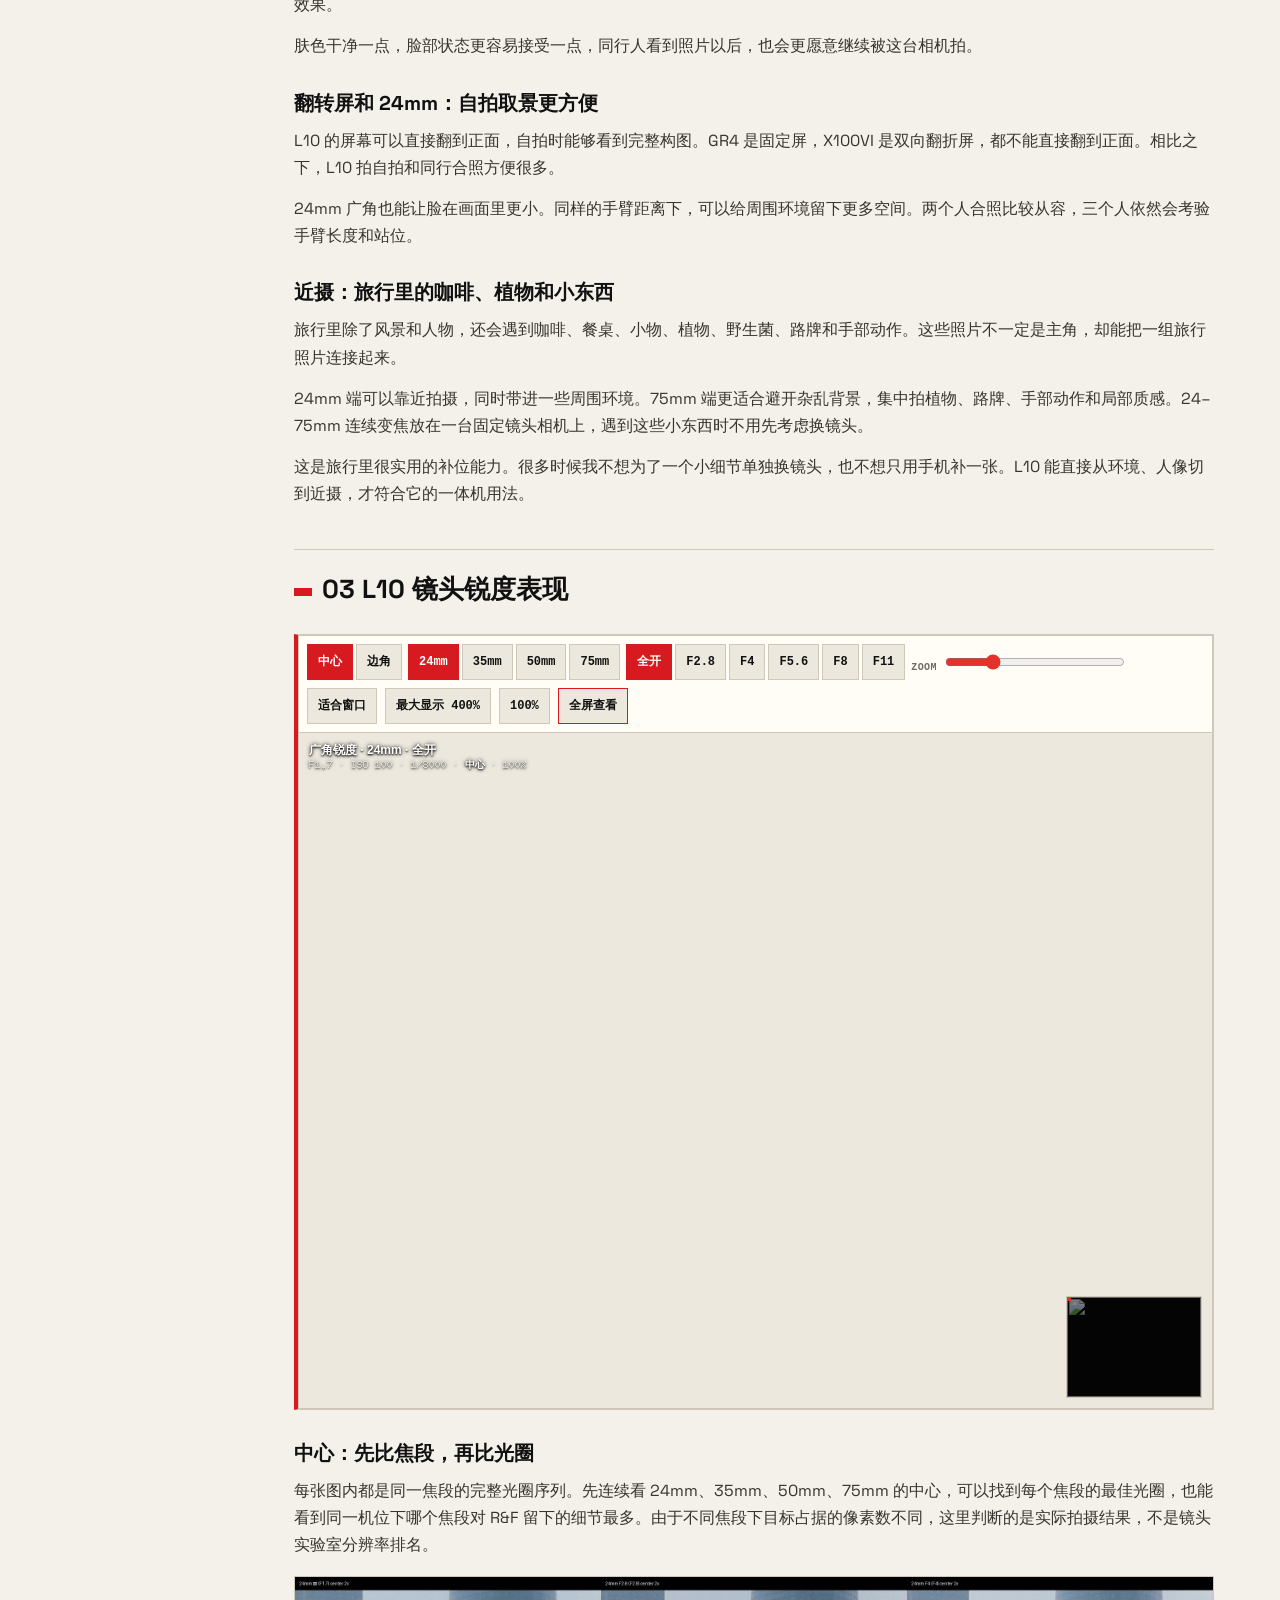
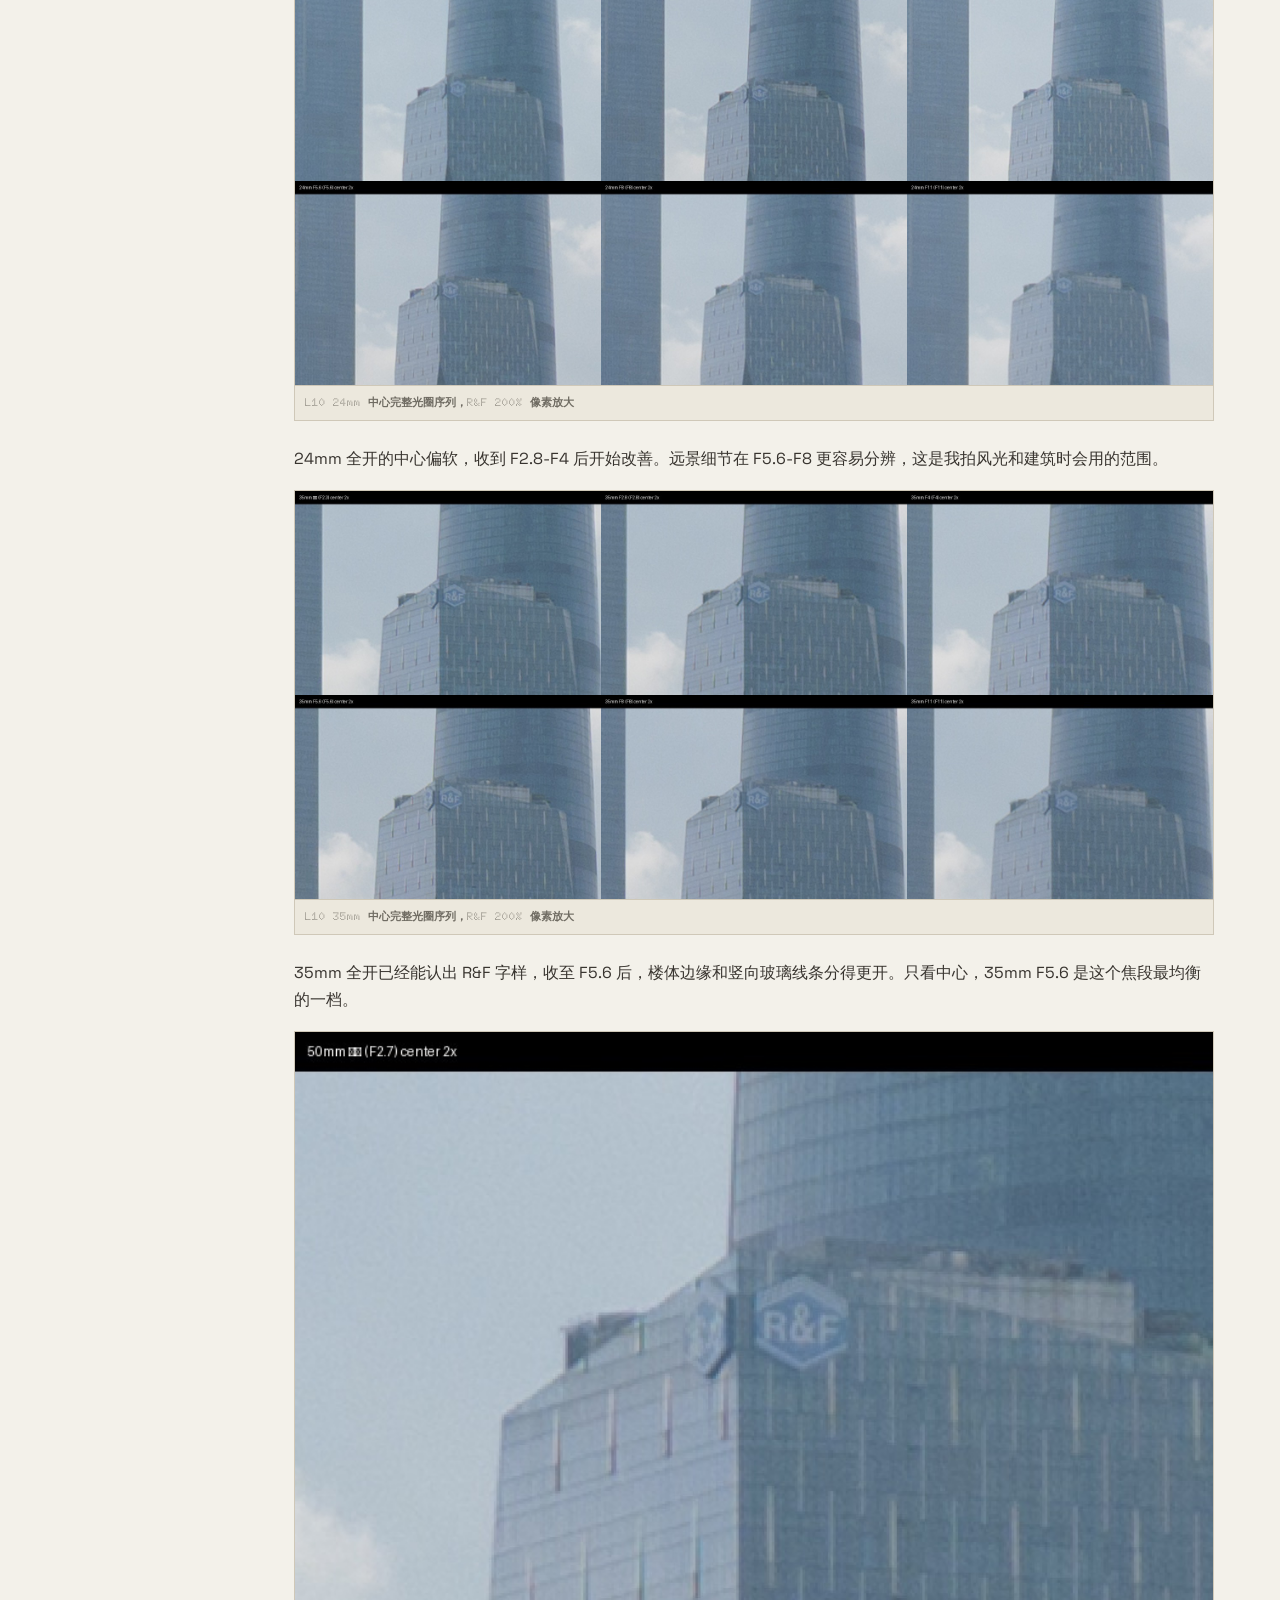
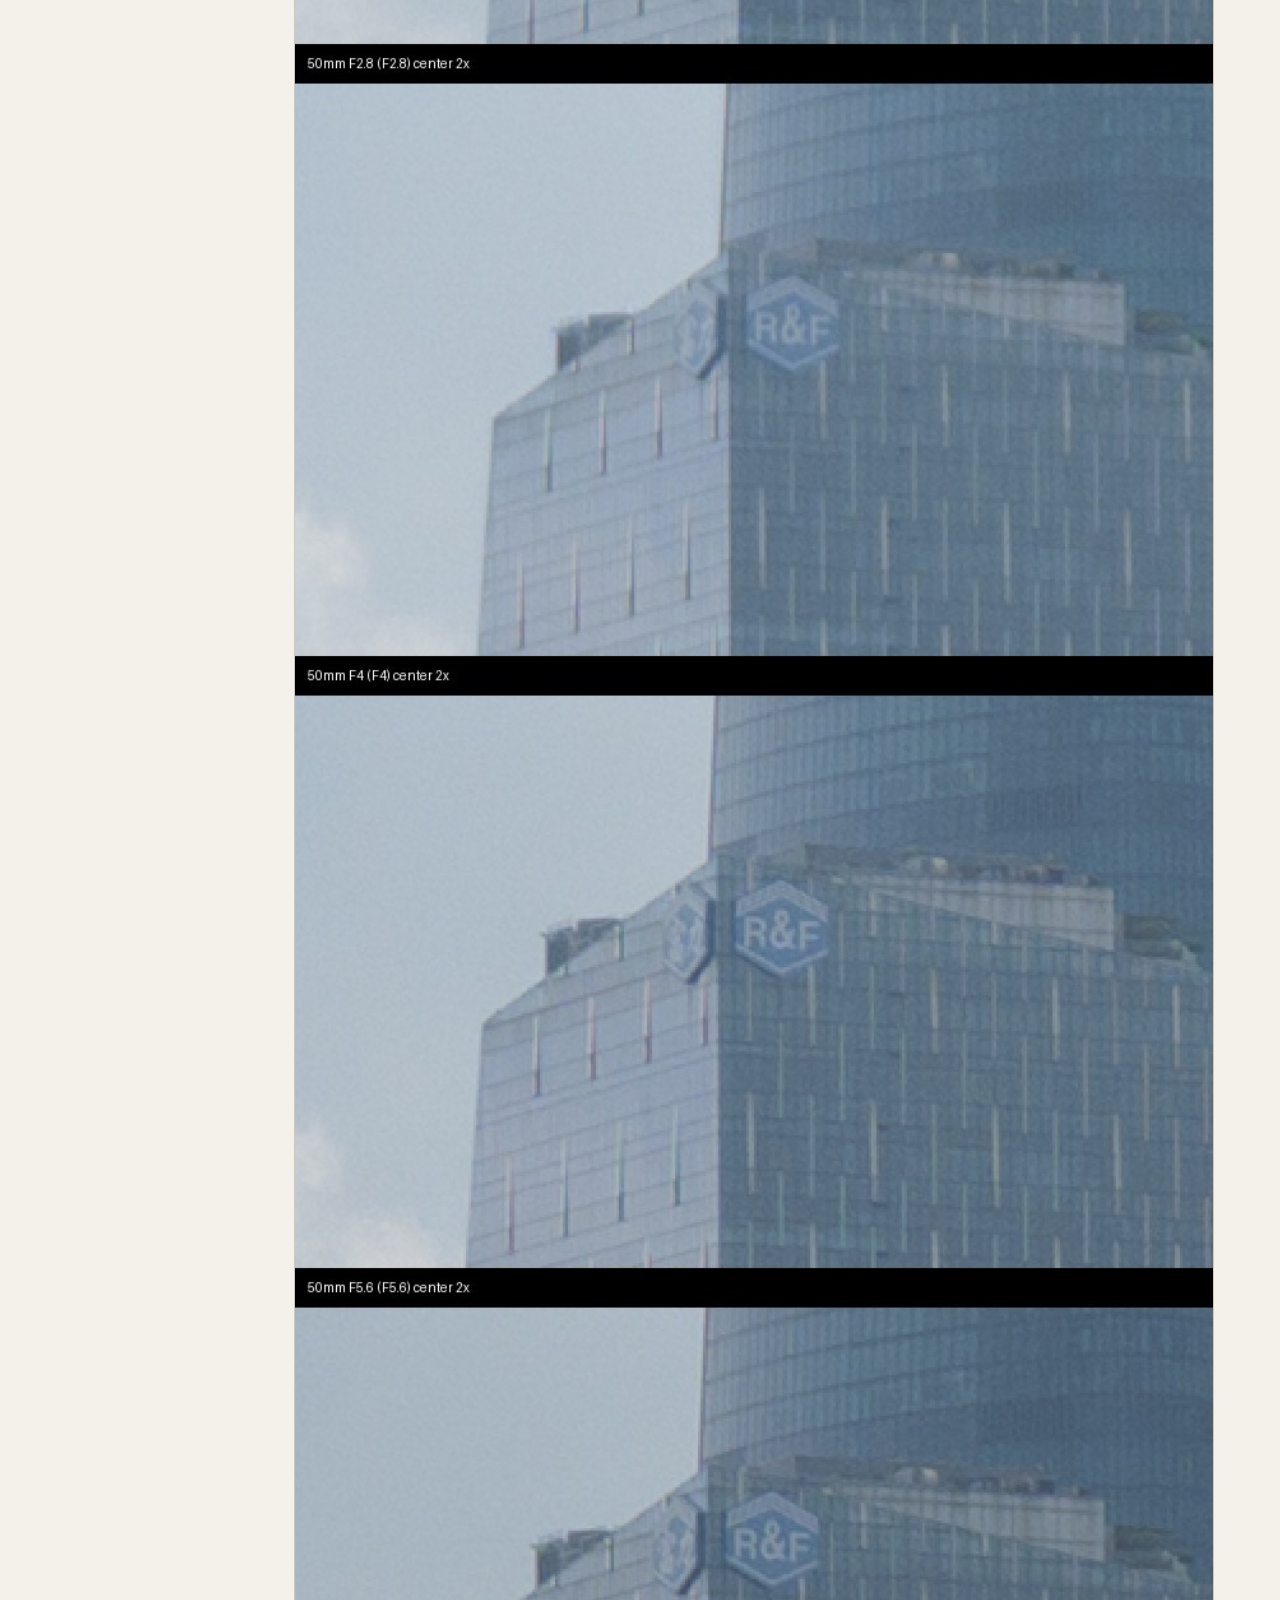
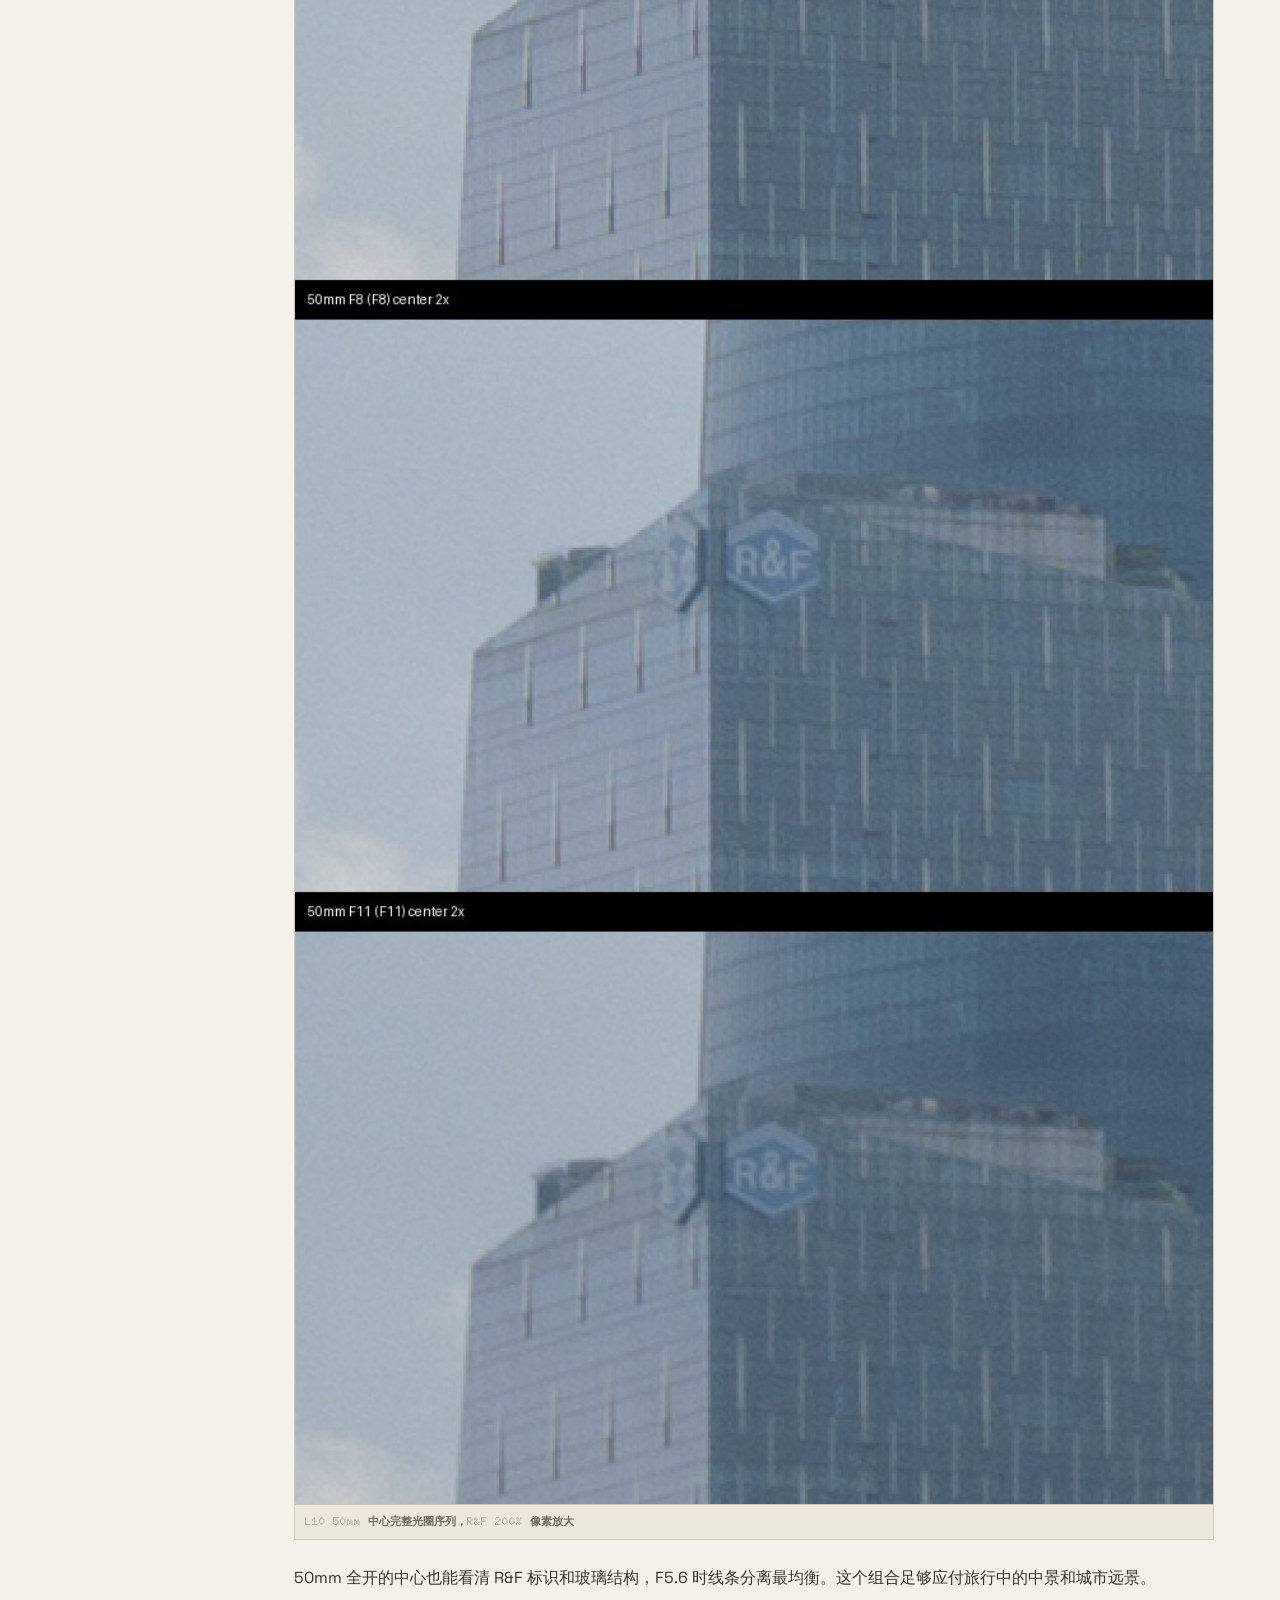
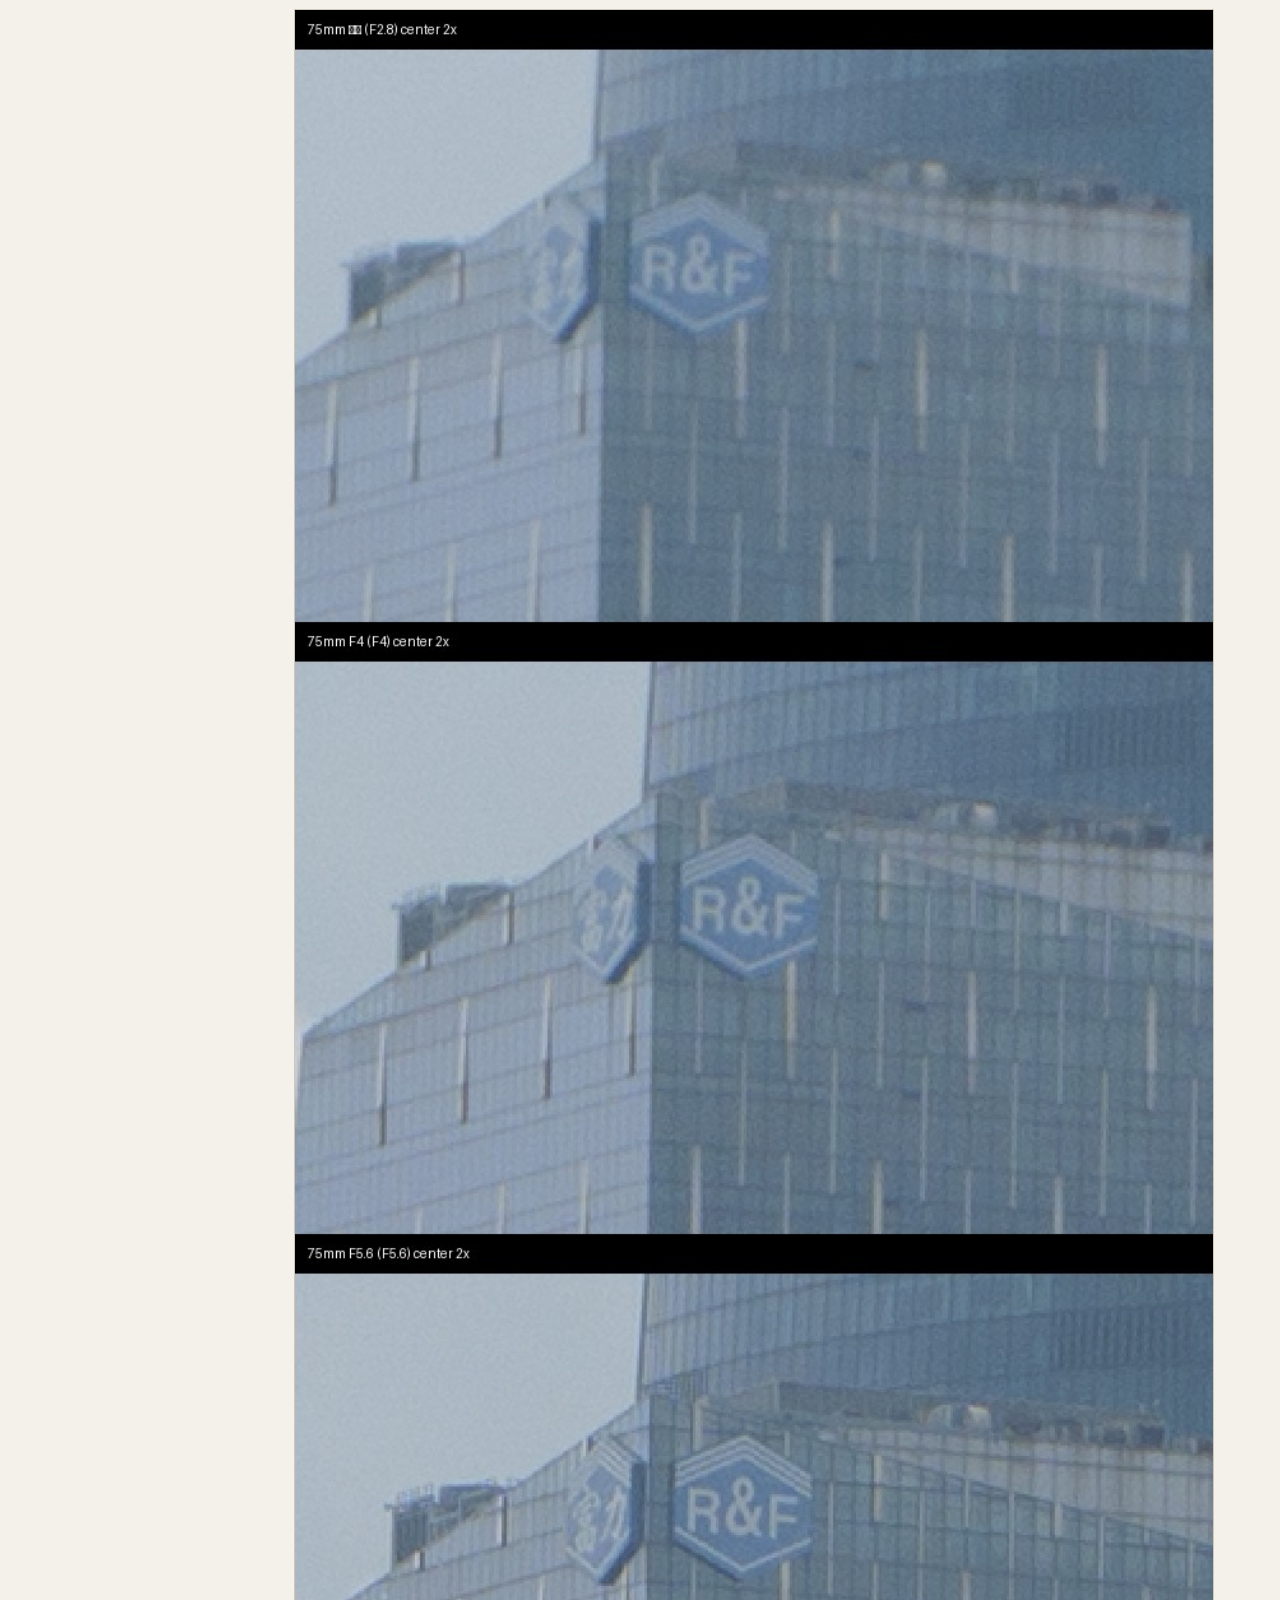
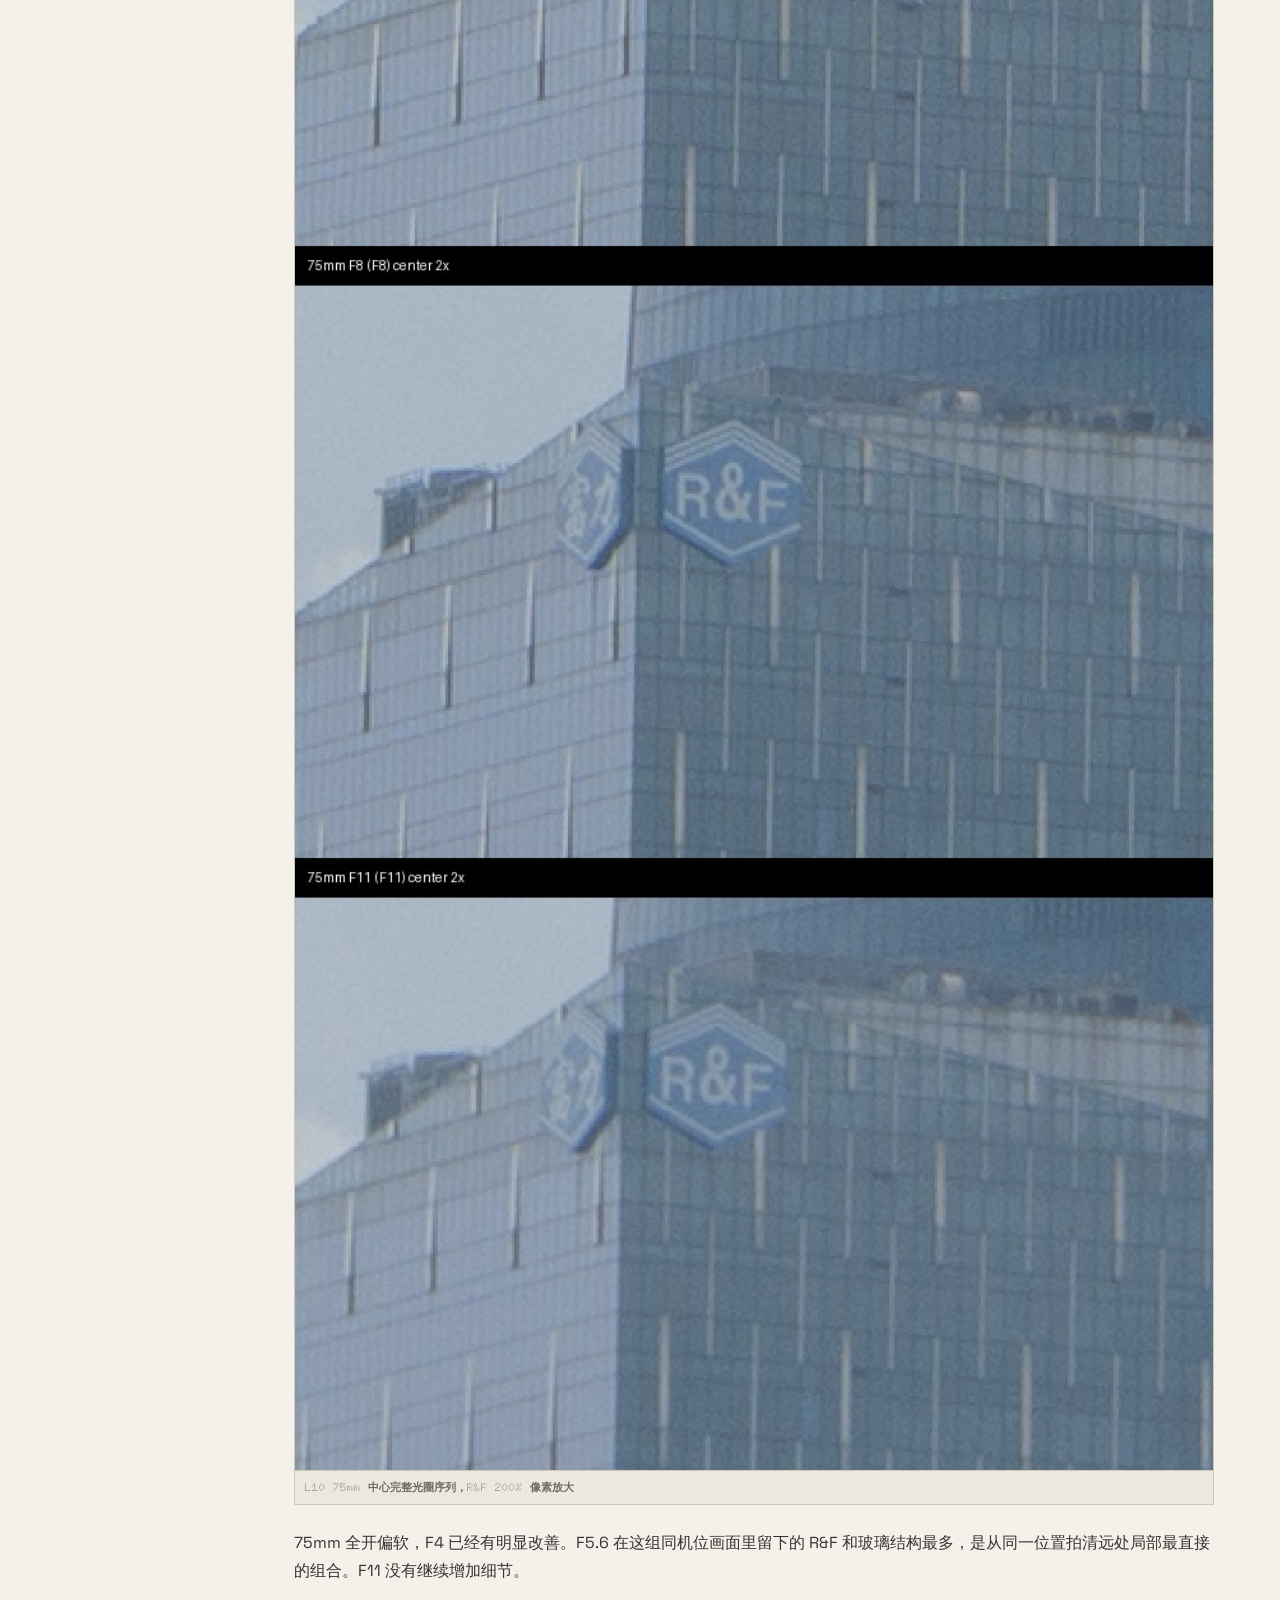
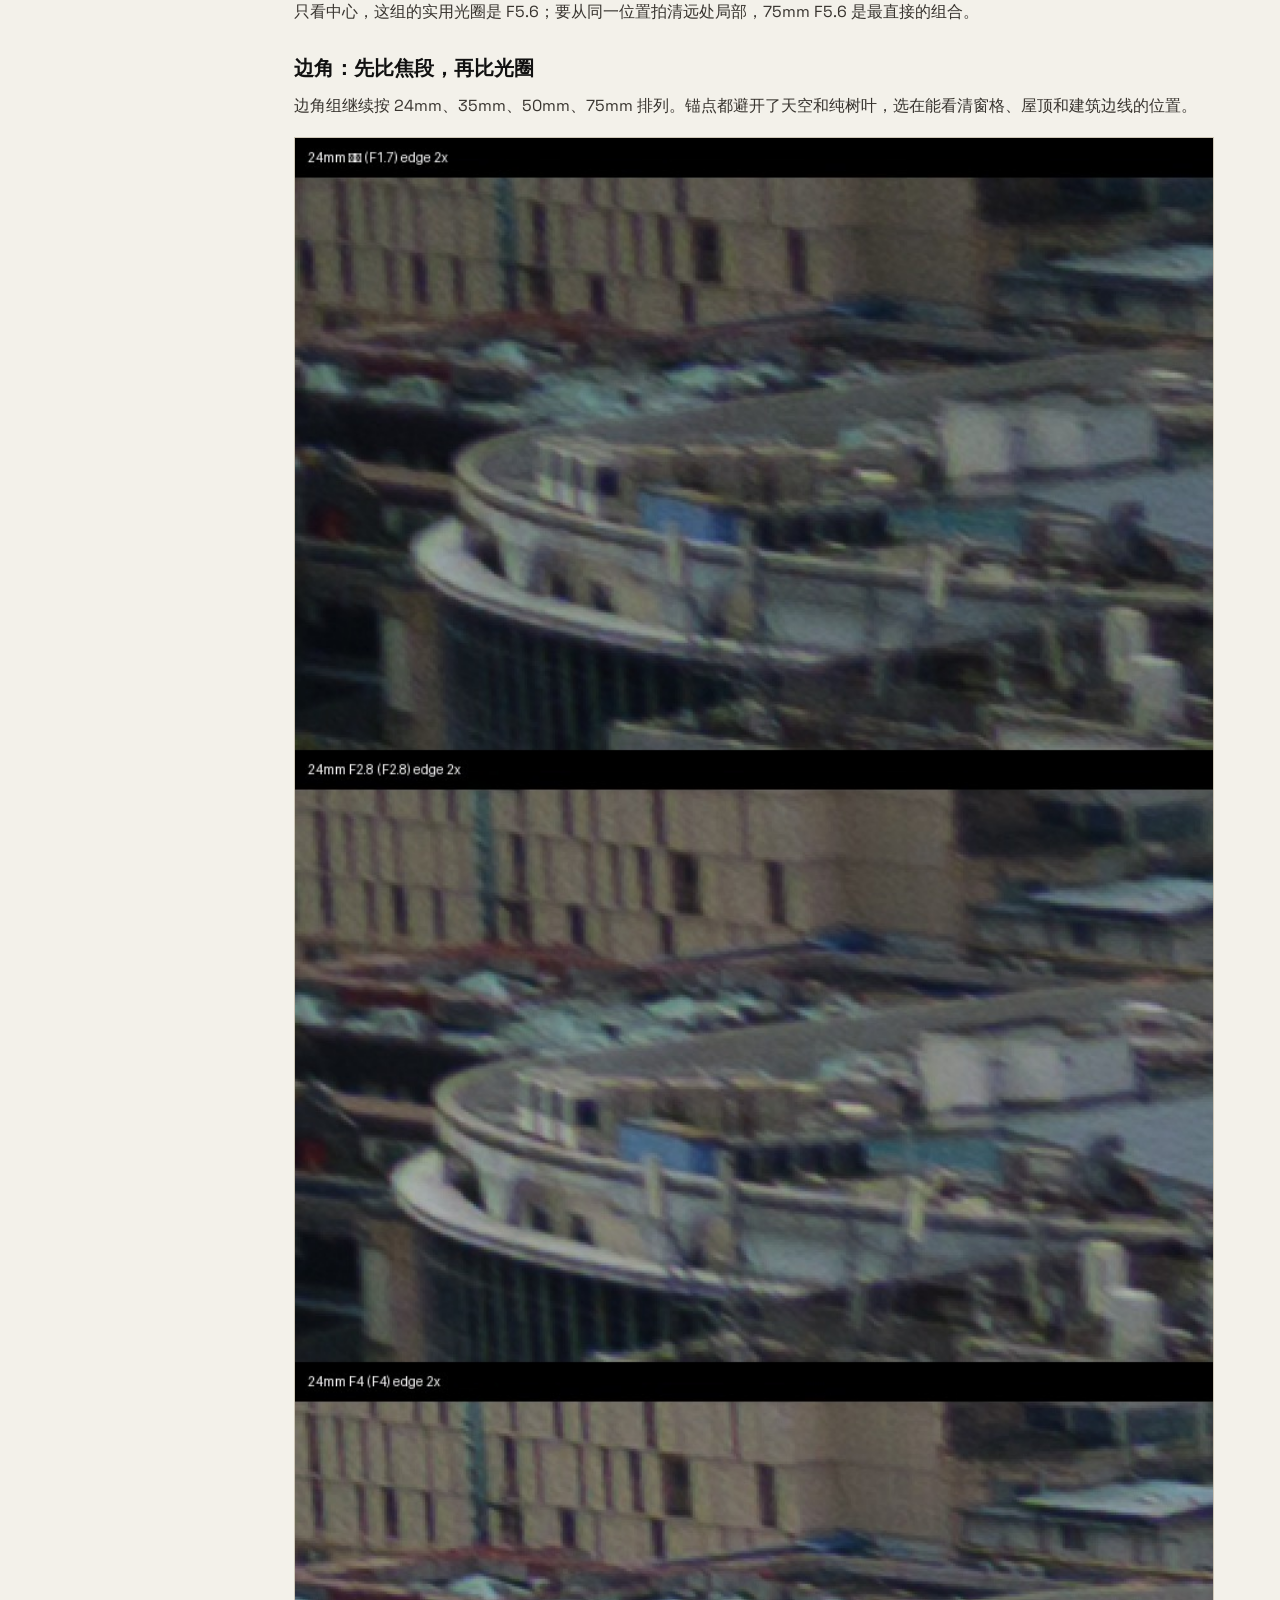
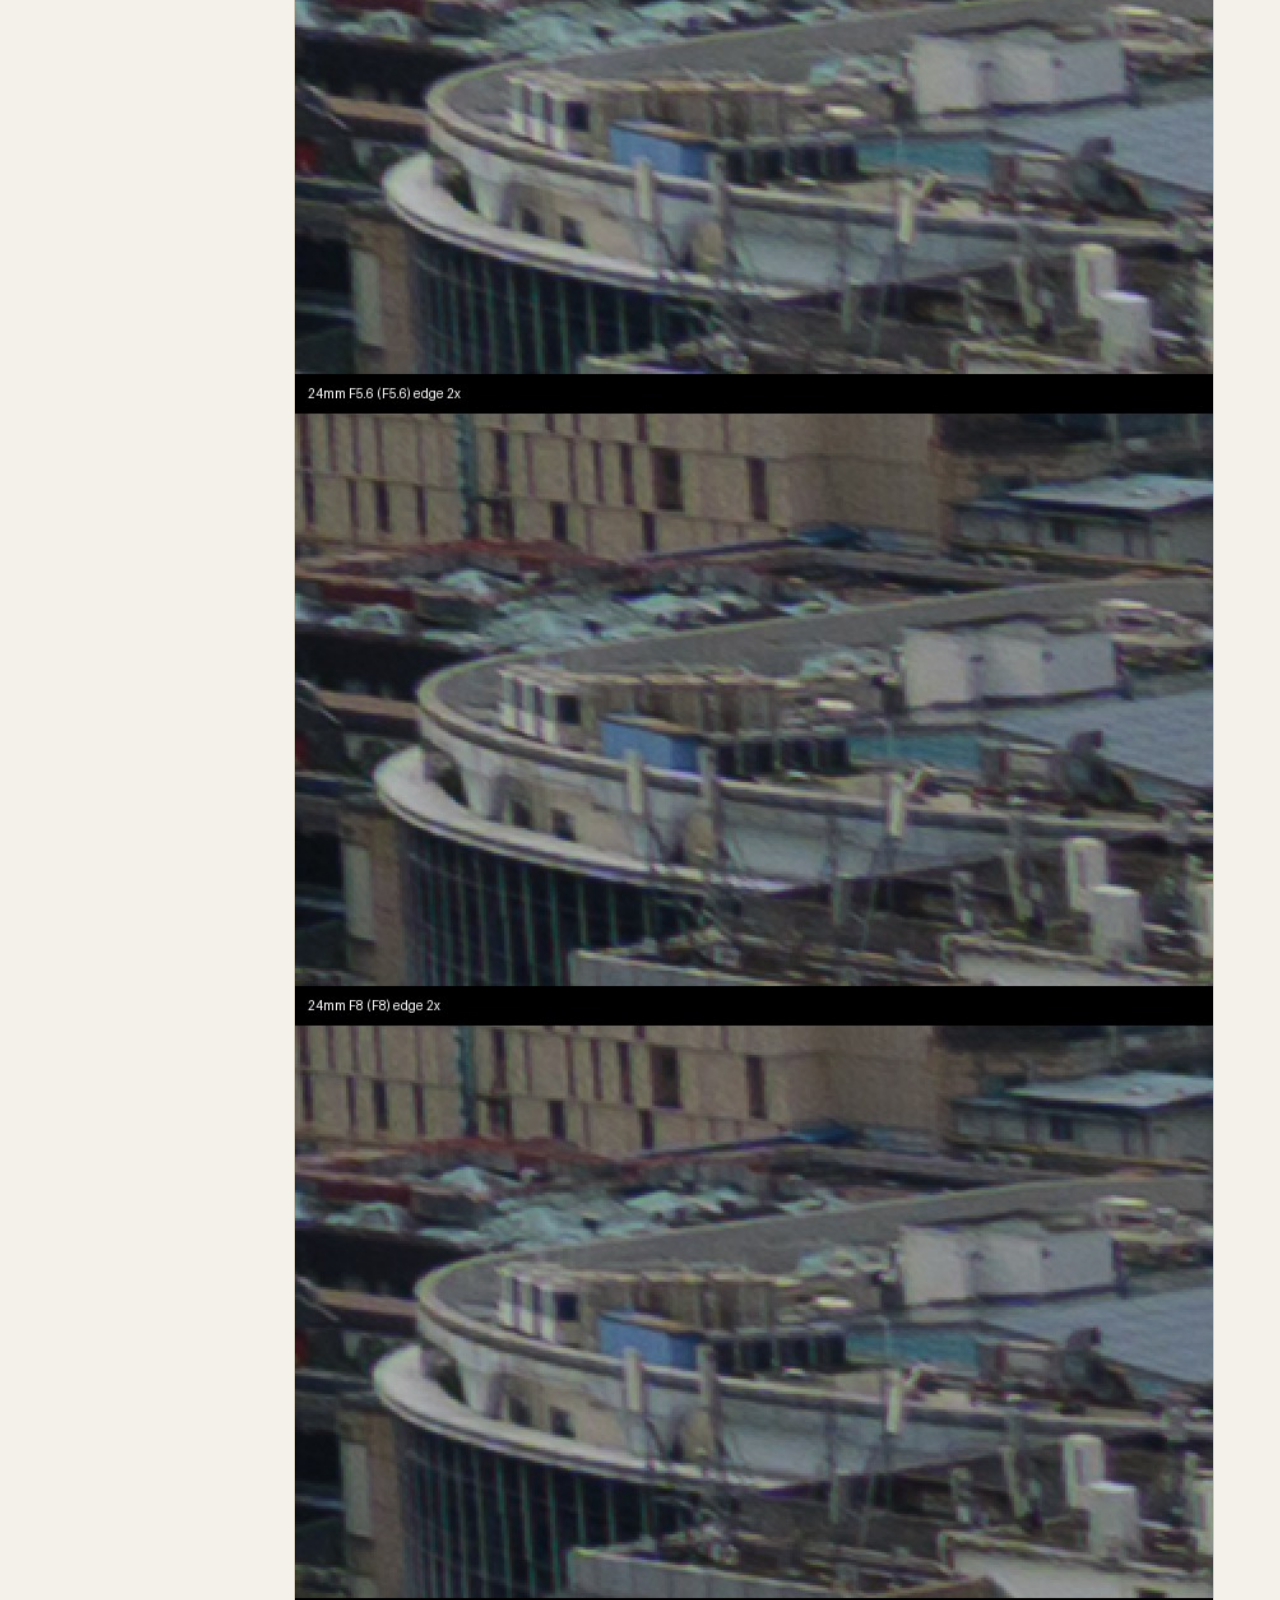
==== commit b9c200db: "Restore L10 review judgments and simplify chapter 03" ====
--- a/index.html
+++ b/index.html
@@ -664,27 +664,6 @@
       font-size: 11px;
       letter-spacing: .06em;
       vertical-align: 2px;
-    }
-    .sensor-details {
-      margin-top: 12px;
-      border: 1px solid var(--line);
-      background: var(--surface);
-    }
-    .sensor-details summary {
-      padding: 10px 12px;
-      color: var(--muted);
-      font-family: var(--font-doto);
-      font-weight: 700;
-      font-size: 11px;
-      cursor: pointer;
-    }
-    .sensor-details[open] summary {
-      border-bottom: 1px solid var(--line);
-      color: var(--ink);
-    }
-    .sensor-details table {
-      margin: 0;
-      border: 0;
     }
     .aspect-module {
       border-left-color: var(--ok);
@@ -910,7 +889,7 @@
           <a class="icon-button" href="#" data-l10-sharpness-link aria-label="L10 镜头锐度工具" title="L10 镜头锐度工具">
             <svg viewBox="0 0 24 24" aria-hidden="true"><path d="M4 7h4l2-2h4l2 2h4v12H4zM12 10a3 3 0 1 0 0 6 3 3 0 0 0 0-6z"/></svg>
           </a>
-          <details class="article-outline"><summary aria-label="文章大纲" title="文章大纲"><svg viewBox="0 0 24 24" aria-hidden="true"><path d="M4 6h16M4 12h16M4 18h16"/></svg></summary><nav aria-label="文章大纲"><a href="#outline-01"><span>01</span>外观、操作和血统</a><a href="#outline-02"><span>02</span>特色功能：比例、直出和人像辅助</a><a href="#outline-03"><span>03</span>L10 镜头表现：锐度、边角和焦外</a><a href="#outline-04"><span>04</span>L10 的传感器、画质和裁切余量</a><a href="#outline-05"><span>05</span>视频能力</a><a href="#outline-06"><span>06</span>白天锐度和裁切对比</a><a href="#outline-07"><span>07</span>夜晚 ISO 对比</a><a href="#outline-08"><span>08</span>机型体验对比</a><a href="#outline-09"><span>09</span>日常场景怎么选</a><a href="#outline-10"><span>10</span>爱群大酒店实拍</a><a href="#outline-11"><span>11</span>云南旅行：500g 的 L10 会不会成为负担？</a><a href="#outline-12"><span>12</span>总结</a></nav></details>
+          <details class="article-outline"><summary aria-label="文章大纲" title="文章大纲"><svg viewBox="0 0 24 24" aria-hidden="true"><path d="M4 6h16M4 12h16M4 18h16"/></svg></summary><nav aria-label="文章大纲"><a href="#outline-01"><span>01</span>外观、操作和血统</a><a href="#outline-02"><span>02</span>特色功能：比例、直出和人像辅助</a><a href="#outline-03"><span>03</span>L10 镜头锐度表现</a><a href="#outline-04"><span>04</span>L10 的传感器、画质和裁切余量</a><a href="#outline-05"><span>05</span>视频能力</a><a href="#outline-06"><span>06</span>白天锐度和裁切对比</a><a href="#outline-07"><span>07</span>夜晚 ISO 对比</a><a href="#outline-08"><span>08</span>机型体验对比</a><a href="#outline-09"><span>09</span>日常场景怎么选</a><a href="#outline-10"><span>10</span>爱群大酒店实拍</a><a href="#outline-11"><span>11</span>云南旅行：500g 的 L10 会不会成为负担？</a><a href="#outline-12"><span>12</span>总结</a></nav></details>
         </div>
       </div>
       
@@ -976,11 +955,7 @@
 <p>旅行里除了风景和人物，还会遇到咖啡、餐桌、小物、植物、野生菌、路牌和手部动作。这些照片不一定是主角，却能把一组旅行照片连接起来。</p>
 <p>24mm 端可以靠近拍摄，同时带进一些周围环境。75mm 端更适合避开杂乱背景，集中拍植物、路牌、手部动作和局部质感。24–75mm 连续变焦放在一台固定镜头相机上，遇到这些小东西时不用先考虑换镜头。</p>
 <p>这是旅行里很实用的补位能力。很多时候我不想为了一个小细节单独换镜头，也不想只用手机补一张。L10 能直接从环境、人像切到近摄，才符合它的一体机用法。</p>
-<h2 id="outline-03">03 L10 镜头表现：锐度、边角和焦外</h2>
-<h3>这次锐度测试怎么看</h3>
-<p>这组图只看 L10 自己。四个焦段使用同一机位，中心锚点固定在 R&amp;F 标识，边角锚点选在有窗格、屋顶和建筑线条的位置。交互工具保留全部焦段和光圈，下面的静态图只放几组能说明问题的代表画面，都按 200% 像素放大查看。</p>
-<h3>L10 锐度测试参数表</h3>
-<table><thead><tr><th>焦段</th><th>光圈</th><th>ISO</th></tr></thead><tbody><tr><td>24mm</td><td>全开</td><td>ISO 100</td></tr><tr><td>24mm</td><td>F2.8</td><td>ISO 100</td></tr><tr><td>24mm</td><td>F4</td><td>ISO 100</td></tr><tr><td>24mm</td><td>F5.6</td><td>ISO 100</td></tr><tr><td>24mm</td><td>F8</td><td>ISO 100</td></tr><tr><td>24mm</td><td>F11</td><td>ISO 100</td></tr><tr><td>35mm</td><td>全开</td><td>ISO 100</td></tr><tr><td>35mm</td><td>F2.8</td><td>ISO 100</td></tr><tr><td>35mm</td><td>F4</td><td>ISO 100</td></tr><tr><td>35mm</td><td>F5.6</td><td>ISO 100</td></tr><tr><td>35mm</td><td>F8</td><td>ISO 100</td></tr><tr><td>35mm</td><td>F11</td><td>ISO 100</td></tr><tr><td>50mm</td><td>全开</td><td>ISO 100</td></tr><tr><td>50mm</td><td>F2.8</td><td>ISO 100</td></tr><tr><td>50mm</td><td>F4</td><td>ISO 100</td></tr><tr><td>50mm</td><td>F5.6</td><td>ISO 100</td></tr><tr><td>50mm</td><td>F8</td><td>ISO 100</td></tr><tr><td>50mm</td><td>F11</td><td>ISO 100</td></tr><tr><td>75mm</td><td>全开</td><td>ISO 100</td></tr><tr><td>75mm</td><td>F4</td><td>ISO 100</td></tr><tr><td>75mm</td><td>F5.6</td><td>ISO 100</td></tr><tr><td>75mm</td><td>F8</td><td>ISO 100</td></tr><tr><td>75mm</td><td>F11</td><td>ISO 100</td></tr></tbody></table>
+<h2 id="outline-03">03 L10 镜头锐度表现</h2>
 
 <aside class="insert-module studio-compare-module studio-compare-module--compact" id="l10-sharpness">
   <div class="studio-compare-shell l10-sharpness-shell">
@@ -992,16 +967,20 @@
 <p>每张图内都是同一焦段的完整光圈序列。先连续看 24mm、35mm、50mm、75mm 的中心，可以找到每个焦段的最佳光圈，也能看到同一机位下哪个焦段对 R&amp;F 留下的细节最多。由于不同焦段下目标占据的像素数不同，这里判断的是实际拍摄结果，不是镜头实验室分辨率排名。</p>
 <figure class="article-image"><picture><source media="(max-width: 820px)" srcset="tools/l10-sharpness-assets/contact-sheets/24mm_center_apertures_mobile.jpg"><img src="tools/l10-sharpness-assets/contact-sheets/24mm_center_apertures.jpg" alt="L10 24mm 中心完整光圈序列，R&amp;F 200% 像素放大" loading="lazy"></picture><figcaption>L10 24mm 中心完整光圈序列，R&amp;F 200% 像素放大</figcaption></figure>
 <p>24mm 全开的中心偏软，收到 F2.8-F4 后开始改善。远景细节在 F5.6-F8 更容易分辨，这是我拍风光和建筑时会用的范围。</p>
+<figure class="article-image"><picture><source media="(max-width: 820px)" srcset="tools/l10-sharpness-assets/contact-sheets/35mm_center_apertures_mobile.jpg"><img src="tools/l10-sharpness-assets/contact-sheets/35mm_center_apertures.jpg" alt="L10 35mm 中心完整光圈序列，R&amp;F 200% 像素放大" loading="lazy"></picture><figcaption>L10 35mm 中心完整光圈序列，R&amp;F 200% 像素放大</figcaption></figure>
 <p>35mm 全开已经能认出 R&amp;F 字样，收至 F5.6 后，楼体边缘和竖向玻璃线条分得更开。只看中心，35mm F5.6 是这个焦段最均衡的一档。</p>
+<figure class="article-image"><picture><source media="(max-width: 820px)" srcset="tools/l10-sharpness-assets/contact-sheets/50mm_center_apertures_mobile.jpg"><img src="tools/l10-sharpness-assets/contact-sheets/50mm_center_apertures.jpg" alt="L10 50mm 中心完整光圈序列，R&amp;F 200% 像素放大" loading="lazy"></picture><figcaption>L10 50mm 中心完整光圈序列，R&amp;F 200% 像素放大</figcaption></figure>
 <p>50mm 全开的中心也能看清 R&amp;F 标识和玻璃结构，F5.6 时线条分离最均衡。这个组合足够应付旅行中的中景和城市远景。</p>
 <figure class="article-image"><picture><source media="(max-width: 820px)" srcset="tools/l10-sharpness-assets/contact-sheets/75mm_center_apertures_mobile.jpg"><img src="tools/l10-sharpness-assets/contact-sheets/75mm_center_apertures.jpg" alt="L10 75mm 中心完整光圈序列，R&amp;F 200% 像素放大" loading="lazy"></picture><figcaption>L10 75mm 中心完整光圈序列，R&amp;F 200% 像素放大</figcaption></figure>
 <p>75mm 全开偏软，F4 已经有明显改善。F5.6 在这组同机位画面里留下的 R&amp;F 和玻璃结构最多，是从同一位置拍清远处局部最直接的组合。F11 没有继续增加细节。</p>
 <p>只看中心，这组的实用光圈是 F5.6；要从同一位置拍清远处局部，75mm F5.6 是最直接的组合。</p>
 <h3>边角：先比焦段，再比光圈</h3>
 <p>边角组继续按 24mm、35mm、50mm、75mm 排列。锚点都避开了天空和纯树叶，选在能看清窗格、屋顶和建筑边线的位置。</p>
+<figure class="article-image"><picture><source media="(max-width: 820px)" srcset="tools/l10-sharpness-assets/contact-sheets/24mm_edge_apertures_mobile.jpg"><img src="tools/l10-sharpness-assets/contact-sheets/24mm_edge_apertures.jpg" alt="L10 24mm 边角完整光圈序列，200% 像素放大" loading="lazy"></picture><figcaption>L10 24mm 边角完整光圈序列，200% 像素放大</figcaption></figure>
 <p>24mm 全开的屋顶和建筑边线容易混在一起，收光圈后有改善，但这个焦段的边角一直不是强项。拍建筑时，我会用 F5.6-F8，同时避免把关键细节压在画面四周。</p>
 <figure class="article-image"><picture><source media="(max-width: 820px)" srcset="tools/l10-sharpness-assets/contact-sheets/35mm_edge_apertures_mobile.jpg"><img src="tools/l10-sharpness-assets/contact-sheets/35mm_edge_apertures.jpg" alt="L10 35mm 边角完整光圈序列，200% 像素放大" loading="lazy"></picture><figcaption>L10 35mm 边角完整光圈序列，200% 像素放大</figcaption></figure>
 <p>35mm 的住宅窗框在 F5.6-F8 最容易分开。只看边角，这是本次测试里最好的焦段和光圈组合。</p>
+<figure class="article-image"><picture><source media="(max-width: 820px)" srcset="tools/l10-sharpness-assets/contact-sheets/50mm_edge_apertures_mobile.jpg"><img src="tools/l10-sharpness-assets/contact-sheets/50mm_edge_apertures.jpg" alt="L10 50mm 边角完整光圈序列，200% 像素放大" loading="lazy"></picture><figcaption>L10 50mm 边角完整光圈序列，200% 像素放大</figcaption></figure>
 <p>50mm 的边角收到 F5.6 后足够日常使用，但窗框和空调外机仍然没有 35mm 那么容易分辨。这个焦段更适合人像、街景局部和旅行中景，我不会用它追求画面四周的建筑细节。</p>
 <figure class="article-image"><picture><source media="(max-width: 820px)" srcset="tools/l10-sharpness-assets/contact-sheets/75mm_edge_apertures_mobile.jpg"><img src="tools/l10-sharpness-assets/contact-sheets/75mm_edge_apertures.jpg" alt="L10 75mm 边角完整光圈序列，200% 像素放大" loading="lazy"></picture><figcaption>L10 75mm 边角完整光圈序列，200% 像素放大</figcaption></figure>
 <p>75mm 的边角从全开到 F8 都有限，收光圈只是让窗格和竖向线条更容易判断。75mm F5.6 可以换来更多目标像素，但需要接受边角偏软。</p>
@@ -1013,6 +992,7 @@
 <h3>紫边和焦外</h3>
 <p>紫边目前不明显。至少在已有实拍里，高反差边缘没有明显冒紫边，也没有打断观看。这颗镜头更需要接受的，还是全开偏柔和边缘细节有限。</p>
 <p>焦外比虚化量更值得看。L10 没有全幅大光圈那种浅景深上限，但 50mm、75mm 拍人像和静物时，背景过渡柔润，边缘不会突然断开，焦外的数字感也不重。</p>
+<p>75mm 的长端锐度不算强，但它能直接拍到远处楼体、招牌、窗户和局部景物。这些画面在取景时就已经成立，不用再从 24mm、28mm 或 35mm 的画面中截取中间。这是这颗 24-75mm 固定变焦镜头真正让我多拍到的部分。</p>
 <h2 id="outline-04">04 L10 的传感器、画质和裁切余量</h2>
 <h3>传感器可用面积</h3>
 
@@ -1040,10 +1020,7 @@
     <div><span>B</span><strong data-compare-b-name>L10 可用</strong></div>
     <output data-compare-output>A（标准 M43）是 B（L10 可用）的 1.30 倍；A 比 B 多约 30%，B 比 A 少约 23%。</output>
   </div>
-  <details class="sensor-details">
-    <summary>查看精确尺寸和面积</summary>
-    <table><thead><tr><th>规格</th><th>尺寸</th><th>面积</th><th>口径</th></tr></thead><tbody><tr><td>一英寸</td><td>13.2 x 8.8 mm</td><td>116.16 mm²</td><td>常用规格</td></tr><tr><td>L10 可用</td><td>15.2 x 11.4 mm</td><td>173.28 mm²</td><td>推算</td></tr><tr><td>标准 M43</td><td>17.3 x 13 mm</td><td>224.90 mm²</td><td>常用规格</td></tr><tr><td>APS-C</td><td>23.5 x 15.6 mm</td><td>366.60 mm²</td><td>常用规格</td></tr><tr><td>全画幅</td><td>36 x 24 mm</td><td>864.00 mm²</td><td>常用规格</td></tr></tbody></table>
-  </details>
+  <table><thead><tr><th>规格</th><th>尺寸</th><th>面积</th><th>口径</th></tr></thead><tbody><tr><td>一英寸</td><td>13.2 x 8.8 mm</td><td>116.16 mm²</td><td>常用规格</td></tr><tr><td>L10 可用</td><td>15.2 x 11.4 mm</td><td>173.28 mm²</td><td>推算</td></tr><tr><td>标准 M43</td><td>17.3 x 13 mm</td><td>224.90 mm²</td><td>常用规格</td></tr><tr><td>APS-C</td><td>23.5 x 15.6 mm</td><td>366.60 mm²</td><td>常用规格</td></tr><tr><td>全画幅</td><td>36 x 24 mm</td><td>864.00 mm²</td><td>常用规格</td></tr></tbody></table>
 
 </aside>
 
@@ -1060,10 +1037,11 @@
 <p>L10 的成立点，是 24-75mm 光学变焦、EVF、实时 LUT 和完整相机体验。</p>
 <p>高像素裁切要看剩余像素。裁得越狠，可用像素会按裁切倍率平方下降。</p>
 <p>如果按 L10 的 24-75mm 来对齐视角，GR4 从 28mm 裁到 35mm 还剩约 16.5MP，裁到 50mm 约 8.1MP，裁到 75mm 只剩约 3.6MP。X100VI 因为有 40.2MP，余量好很多：35mm 原生 40.2MP，裁到 50mm 约 19.7MP，裁到 75mm 约 8.8MP。S9 这里按 40mm 定焦来算，裁到 50mm 约 15.5MP，裁到 75mm 约 6.9MP。</p>
-<table><thead><tr><th>目标视角</th><th>L10</th><th>GR4 从 28mm 裁切</th><th>X100VI 从 35mm 裁切</th><th>S9 从 40mm 裁切</th></tr></thead><tbody><tr><td>24mm</td><td>20.4MP 光学</td><td>无法通过裁切变广</td><td>无法通过裁切变广</td><td>无法通过裁切变广</td></tr><tr><td>35mm</td><td>20.4MP 光学</td><td>约 16.5MP，1.25x 裁切</td><td>40.2MP 原生</td><td>无法通过裁切变广</td></tr><tr><td>50mm</td><td>20.4MP 光学</td><td>约 8.1MP，1.79x 裁切</td><td>约 19.7MP，1.43x 裁切</td><td>约 15.5MP，1.25x 裁切</td></tr><tr><td>75mm</td><td>20.4MP 光学</td><td>约 3.6MP，2.68x 裁切</td><td>约 8.8MP，2.14x 裁切</td><td>约 6.9MP，1.88x 裁切</td></tr></tbody></table>
-<p>这张表只是像素账，不直接等于实拍画质。X100VI 和 S9 的高像素裁切、GR4 的 28mm 使用方式，以及 L10 的 24-75mm 光学变焦，放到日常题材里会怎么选，留到后面的日常场景再谈。</p>
+<table><thead><tr><th>目标视角</th><th>L10</th><th>GR4 从 28mm 裁切</th><th>X100VI 从 35mm 裁切</th><th>S9 从 40mm 裁切</th><th>直观判断</th></tr></thead><tbody><tr><td>24mm</td><td>20.4MP 光学</td><td>无法通过裁切变广</td><td>无法通过裁切变广</td><td>无法通过裁切变广</td><td>L10 有原生广角覆盖</td></tr><tr><td>35mm</td><td>20.4MP 光学</td><td>约 16.5MP，1.25x 裁切</td><td>40.2MP 原生</td><td>无法通过裁切变广</td><td>X100VI 是原生视角，GR4 还有不错余量</td></tr><tr><td>50mm</td><td>20.4MP 光学</td><td>约 8.1MP，1.79x 裁切</td><td>约 19.7MP，1.43x 裁切</td><td>约 15.5MP，1.25x 裁切</td><td>X100VI 和 S9 仍然可用，GR4 剩余像素明显下降</td></tr><tr><td>75mm</td><td>20.4MP 光学</td><td>约 3.6MP，2.68x 裁切</td><td>约 8.8MP，2.14x 裁切</td><td>约 6.9MP，1.88x 裁切</td><td>L10 的真实光学长端优势最明显</td></tr></tbody></table>
+<p>这些机器都能裁，差别在裁完以后还剩多少画面信息。X100VI 裁到 50mm 仍然很能打，S9 从 40mm 裁到 50mm 也有余量，GR4 的 35mm 也还能用。到 75mm 时，L10 直接用光学长端拍到那个视角。</p>
 <p>裁切和光学长焦是两种成像方式。GR4 的 28mm 很纯粹，X100VI 的 35mm 和 40.2MP 很强，手机主摄也可以通过高像素、多帧和算法做出看起来不错的 2x。它们的共同点，是从一个较广视角里拿中间，或者通过算法补足细节。</p>
-<p>L10 像素只有 20.4MP，放在今天不算夸张。它的 50mm 和 75mm 是真实光学焦段，转到对应焦段时，取景器里已经是最终的构图范围，20.4MP 都用在这个画面里。长端锐度不算强，但远处楼体、招牌、窗户和局部景物在取景时就已经成立，不用再从 24mm、28mm 或 35mm 的画面中截取中间。这是它区别于 GR、X100VI 和手机的重要点。</p>
+<p>L10 像素只有 20.4MP，放在今天不算夸张。它的 50mm 和 75mm 是真实光学焦段。转到对应焦段时，取景器里已经是最终的构图范围，20.4MP 都用在这个画面里，不需要拍完再从广角画面中截取中间。</p>
+<p>L10 靠 24-75mm 光学变焦保持焦段一致性。这是它区别于 GR、X100VI 和手机的重要点。</p>
 <h2 id="outline-05">05 视频能力</h2>
 <p>只看录制规格，L10 已经有不少和 M43 旗舰对齐的项目。</p>
 <p>L10 最高可以拍 5.6K 17:9 60p，也有 5.2K 4:3 30p，4K 16:9 最高到 120p，FHD 最高到 240p。对我来说，常用 16:9 视频不需要为了 4K 120p 额外裁切视角，慢动作也可以单独拿出来拍一组。</p>
